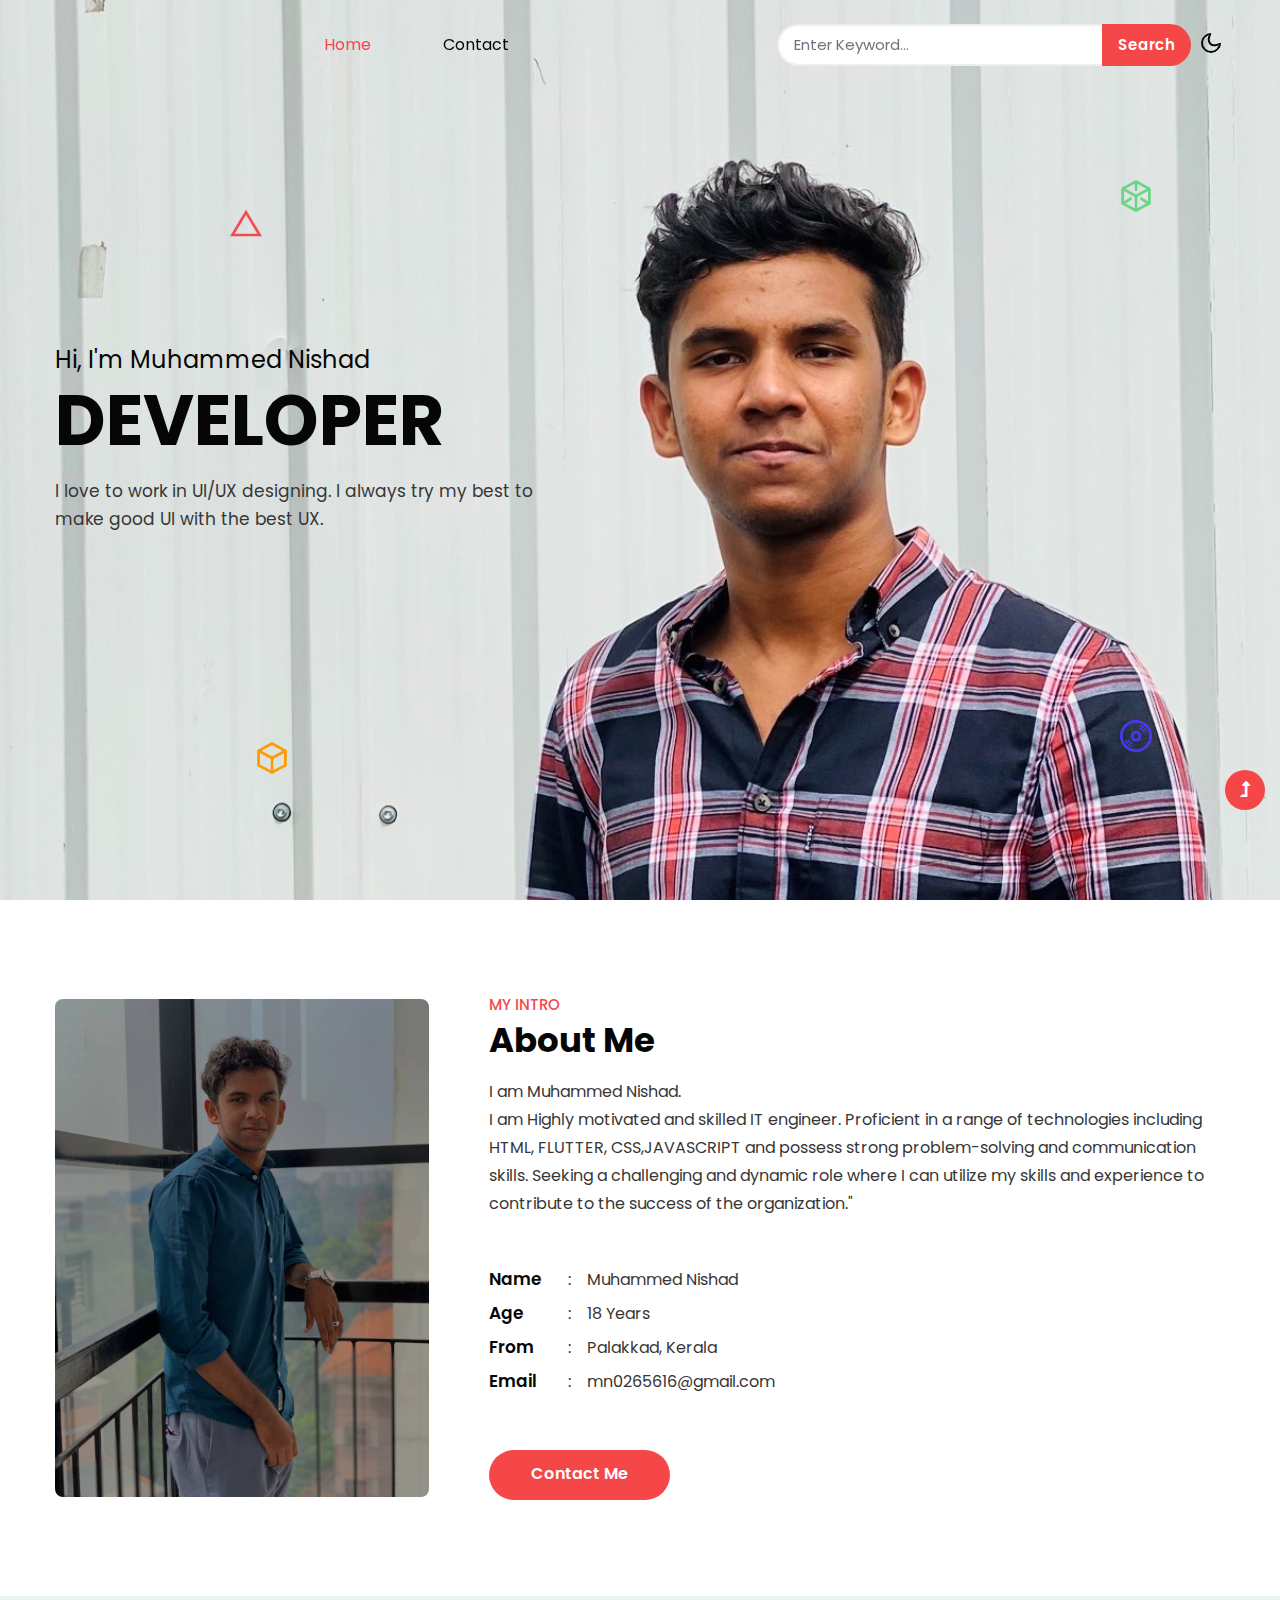
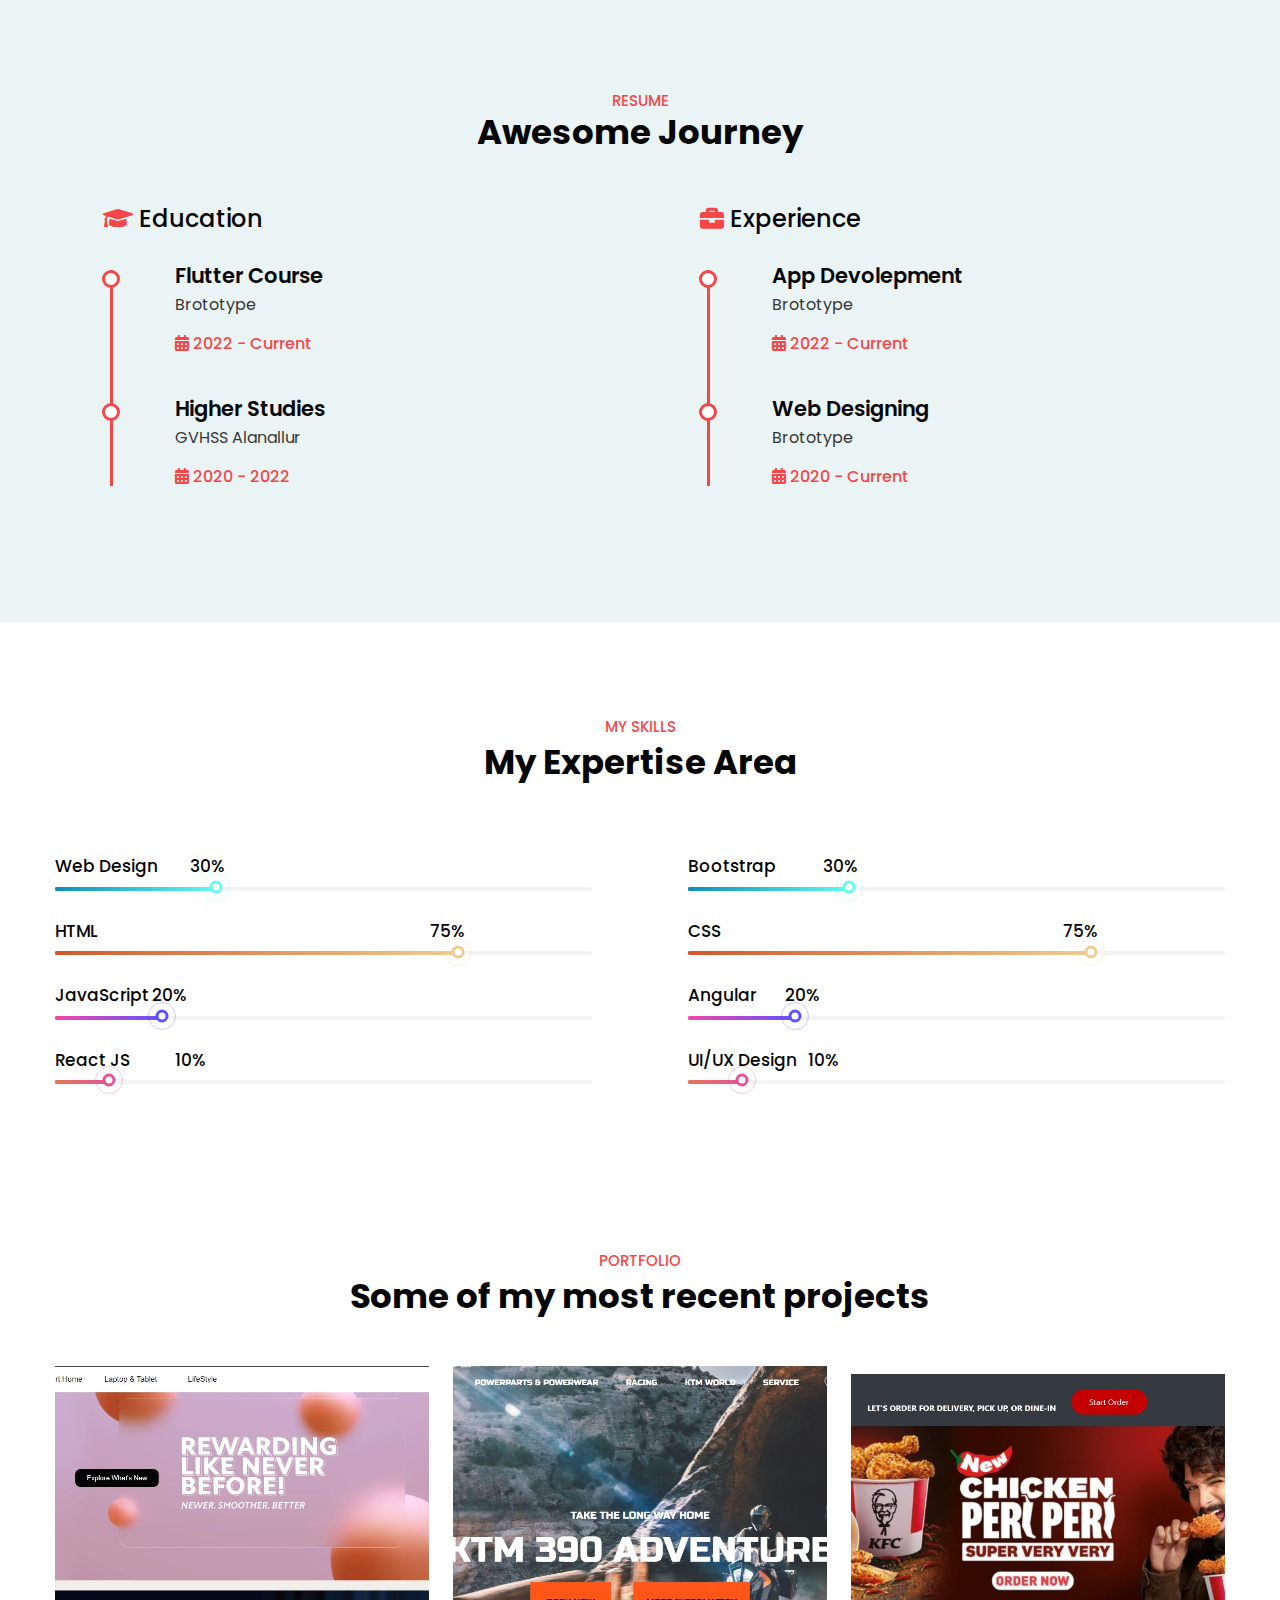
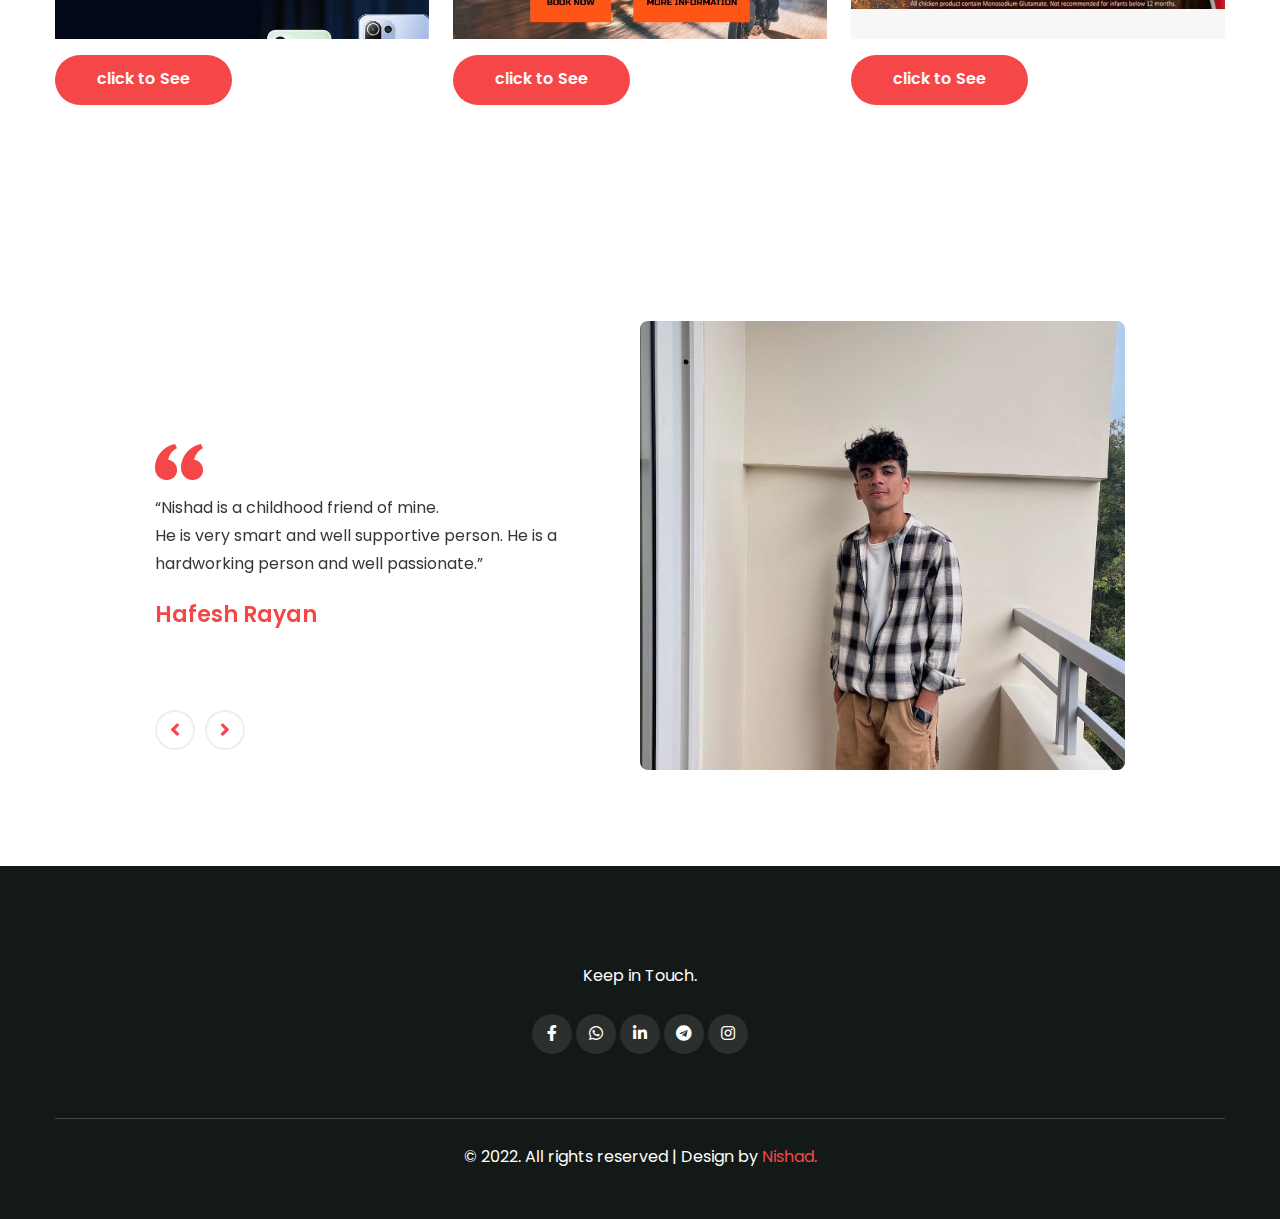
==== index.html @ ca83a143 "Add files via upload" ====
<!doctype html>
<html lang="en">

<head>
    <!-- Required meta tags -->
    <meta charset="utf-8">
    <meta name="viewport" content="width=device-width, initial-scale=1">
    <title>Muhammed Nishad</title>
    <!-- google font -->
    <link href="//fonts.googleapis.com/css2?family=Poppins:wght@100;200;300;400;500;600;700;800;900&display=swap"
        rel="stylesheet">
    <!-- Template CSS Style link -->
    <link rel="stylesheet" href="assets/css/style-starter.css">
</head>

<body>
    <!-- header -->
    <header id="site-header" class="fixed-top">
        <div class="container">
            <nav class="navbar navbar-expand-lg navbar-light">
                <!-- <a class="navbar-brand" href="index.html">
                    <i class="fas"></i>Nis.
                </a> -->
                <button class="navbar-toggler collapsed" type="button" data-bs-toggle="collapse"
                    data-bs-target="#navbarScroll" aria-controls="navbarScroll" aria-expanded="false"
                    aria-label="Toggle navigation">
                    <span class="navbar-toggler-icon fa icon-expand fa-bars"></span>
                    <span class="navbar-toggler-icon fa icon-close fa-times"></span>
                </button>
                <div class="collapse navbar-collapse" id="navbarScroll">
                    <ul class="navbar-nav mx-auto my-2 my-lg-0 navbar-nav-scroll">
                        <li class="nav-item">
                            <a class="nav-link active" aria-current="page" href="index.html">Home</a>
                        </li>
                        <li class="nav-item">
                            <a class="nav-link" href="about.html"><!--My Intro--></a>
                        </li>
                        <li class="nav-item">
                            <a class="nav-link" href="services.html"><!--Services--></a>
                        </li>
                        <li class="nav-item">
                            <a class="nav-link" href="contact.html">Contact</a>
                        </li>
                    </ul>
                    <form action="#search" method="GET" class="d-flex search-header">
                        <input class="form-control" type="search" placeholder="Enter Keyword..." aria-label="Search"
                            required>
                        <button class="btn btn-style" type="submit">Search</button>
                    </form>
                </div>
                <!-- toggle switch for light and dark theme -->
                <div class="cont-ser-position">
                    <nav class="navigation">
                        <div class="theme-switch-wrapper">
                            <label class="theme-switch" for="checkbox">
                                <input type="checkbox" id="checkbox">
                                <div class="mode-container">
                                    <i class="gg-sun"></i>
                                    <i class="gg-moon"></i>
                                </div>
                            </label>
                        </div>
                    </nav>
                </div>
                <!-- //toggle switch for light and dark theme -->
            </nav>
        </div>
    </header>
    <!-- //header -->

    <!-- banner section -->
    <section class="w3l-banner py-5" id="home">
        <div class="container py-md-5 py-4">
            <div class="row align-items-center pt-4">
                <div class="col-md-6 banner-left pe-xl-5">
                    <h4>Hi, I'm Muhammed Nishad</h4>
                    <h3 class="mb-3 mt-1">Developer</h3>
                    <p class="banner-sub me-md-5">I love to work in UI/UX designing.
                        I always try my best to make good UI with the best UX.
                    </p>
                    <div class="d-flex align-items-center buttons-banner mt-sm-5 mt-4">
                        <!--<a href="about.html" class="btn btn-style me-2">Hire Me</a>-->
                    </div>
                </div>
                <div class="col-md-6">
                </div>
            </div>
        </div>
        <!-- animations icons -->
        <div class="icon-effects-w3-1 text-right">
            <img src="assets/images/icon2.png" alt="" class="img-fluid">
        </div>
        <div class="icon-effects-w3-2 text-right">
            <img src="assets/images/icon3.png" alt="" class="img-fluid">
        </div>
        <div class="icon-effects-w3-3 text-right">
            <img src="assets/images/icon1.png" alt="" class="img-fluid">
        </div>
        <div class="icon-effects-w3-4 text-right">
            <img src="assets/images/icon6.png" alt="" class="img-fluid">
        </div>
        <!-- //animations icons -->
    </section>
    <!-- //banner section -->

    <!-- logo partners -->
    <!-- <section class="w3l-clients pt-5 pb-4" id="clients">
        <div class="container">
            <div class="company-logos text-center">
                <div class="row mx-auto justify-content-center">
                    <div class="col-md-2 col-sm-4 col-6 ">
                        <img src="assets/images/logo1.png" alt="" class="img-fluid">
                    </div>
                    <div class="col-md-2 col-sm-4 col-6">
                        <img src="assets/images/logo2.png" alt="" class="img-fluid">
                    </div>
                    <div class="col-md-2 col-sm-4 col-6 mt-sm-0 mt-3">
                        <img src="assets/images/logo3.png" alt="" class="img-fluid">
                    </div>
                    <div class="col-md-2 col-sm-4 col-6 mt-md-0 mt-3">
                        <img src="assets/images/logo4.png" alt="" class="img-fluid">
                    </div>
                    <div class="col-md-2 col-sm-4 col-6 mt-md-0 mt-3">
                        <img src="assets/images/logo5.png" alt="" class="img-fluid">
                    </div>
                </div>
            </div>
        </div>
    </section> -->
    <!-- //logo partners -->

    <!-- grids section -->
    <!--  <section class="w3l-bottom-grids-6 pt-sm-5 pb-5" id="features">
        <div class="container pt-lg-4">
            <div class="grids-area-hny main-cont-wthree-fea row">
                <div class="col-md-3 col-sm-4 ps-xl-5">
                    <h4 class="ab-exper-count mb-sm-4 ps-lg-4">22</h4>
                    <p class="ab-content ps-lg-4">years of experience working</p>
                </div>
                <div class="col-xl-8 col-md-9 col-sm-8 offset-xl-1 ps-xl-0 pe-xl-5 mt-sm-0 mt-4">
                    <h3 class="title-style mb-sm-5 mb-4">I'm a designer & developer with a passion for web design</h3>
                    <div class="row">
                        <div class="col-lg-4 col-md-6 grids-feature">
                            <div class="area-box active">
                                <div class="icon-style">
                                    <i class="fas fa-lightbulb"></i>
                                </div>
                                <h4><a href="#feature" class="title-head">Creative Design</a></h4>
                                <a href="about.html" class="btn more p-0">Explore More<i
                                        class="fas fa-long-arrow-alt-right ms-1"></i></a>
                            </div>
                        </div>
                        <div class="col-lg-4 col-md-6 grids-feature mt-md-0 mt-4">
                            <div class="area-box">
                                <div class="icon-style">
                                    <i class="fas fa-laptop-code"></i>
                                </div>
                                <h4><a href="#feature" class="title-head">Web Design</a></h4>
                                <a href="about.html" class="btn more p-0">Explore More<i
                                        class="fas fa-long-arrow-alt-right ms-1"></i></a>
                            </div>
                        </div>
                        <div class="col-lg-4 col-md-6 grids-feature mt-lg-0 mt-4">
                            <div class="area-box">
                                <div class="icon-style">
                                    <i class="fas fa-layer-group"></i>
                                </div>
                                <h4><a href="#feature" class="title-head">Brand Identity</a></h4>
                                <a href="about.html" class="btn more p-0">Explore More<i
                                        class="fas fa-long-arrow-alt-right ms-1"></i></a>
                            </div>
                        </div>
                    </div>
                </div>
            </div>
        </div>
    </section> -->
    <!-- //grids section -->

    <!-- about section -->
    <section class="w3l-aboutblock1 pt-lg-5 pt-2 pb-5" id="about">
        <div class="container py-md-5 py-4">
            <div class="row align-items-center">
                <div class="col-lg-4">
                    <div class="position-relative">
                        <img src="assets/myimage/bluefull.jpg" alt="" class="radius-image img-fluid">
                    </div>
                </div>
                <div class="col-lg-8 ps-lg-5 mt-lg-0 mt-5">
                    <h5 class="title-small mb-1">My Intro</h5>
                    <h3 class="title-style">About Me</h3>
                    <p class="mt-3">I am Muhammed Nishad. <br>
                     I am Highly motivated and skilled IT engineer.
                     Proficient in a range of technologies including HTML,
                      FLUTTER, CSS,JAVASCRIPT and possess strong problem-solving
                       and communication skills. Seeking a challenging and dynamic
                        role where I can utilize my skills and experience to contribute
                         to the success of the organization."
                    </p>
                    <div class="my-info mt-md-5 mt-4">
                        <ul class="single-info">
                            <li class="name-style">Name</li>
                            <li>:</li>
                            <li>
                                <p>Muhammed Nishad</p>
                            </li>
                        </ul>
                        <ul class="single-info">
                            <li class="name-style">Age</li>
                            <li>:</li>
                            <li>
                                <p>18 Years</p>
                            </li>
                        </ul>
                        <ul class="single-info">
                            <li class="name-style">From</li>
                            <li>:</li>
                            <li>
                                <p>Palakkad, Kerala</p>
                            </li>
                        </ul>
                        <ul class="single-info">
                            <li class="name-style">Email</li>
                            <li>:</li>
                            <li>
                                <p><a href="mn0265616@gmail.com">mn0265616@gmail.com</a></p>
                            </li>
                        </ul>
                    </div>
                    <!--<a href="#download" class="btn btn-style mt-5">Download CV</a>-->
                    <a href="contact.html" class="btn btn-style mt-5">Contact Me</a>
                </div>
            </div>
        </div>
    </section>
    <!-- //about section -->

    <!-- qualification section -->
    <section class="w3l-timeline-1 py-5">
        <div class="container py-lg-5 py-4">
            <div class="title-heading-w3 text-center mb-sm-5 mb-4">
                <h5 class="title-small">Resume</h5>
                <h3 class="title-style">Awesome Journey</h3>
            </div>
            <div class="row">
                <div class="col-lg-6">
                    <h5 class="sub-title-timeline"><i class="fas fa-graduation-cap"></i> Education</h5>
                    <div class="timeline">
                        <div class="column">
                            <div class="title">
                                <h2>Flutter Course</h2>
                            </div>
                            <div class="description">
                                <p>Brototype</p>
                                <h6><i class="fas fa-calendar-alt"></i> 2022 - Current</h6>
                            </div>
                        </div>
                        <div class="column">
                            <div class="title">
                                <h2>Higher Studies</h2>
                            </div>
                            <div class="description">
                                <p>GVHSS Alanallur</p>
                                <h6><i class="fas fa-calendar-alt"></i> 2020 - 2022</h6>
                            </div>
                        </div>
                    </div>
                </div>

                <div class="col-lg-6 mt-lg-0 mt-4">
                    <h5 class="sub-title-timeline"><i class="fas fa-briefcase"></i> Experience</h5>
                    <div class="timeline">
                        <div class="column">
                            <div class="title">
                                <h2>App Devolepment</h2>
                            </div>
                            <div class="description">
                                <p>Brototype</p>
                                <h6><i class="fas fa-calendar-alt"></i> 2022 - Current</h6>
                            </div>
                        </div>
                        <div class="column">
                            <div class="title">
                                <h2>Web Designing</h2>
                            </div>
                            <div class="description">
                                <p>Brototype</p>
                                <h6><i class="fas fa-calendar-alt"></i> 2020 - Current</h6>
                            </div>
                        </div>
                    </div>
                </div>
            </div>
        </div>
    </section>
    <!-- //qualification section -->

    <!-- skills section -->
    <section class="w3l-progress py-5" id="progress">
        <div class="container py-md-5 py-4">
            <div class="title-heading-w3 text-center mb-sm-5 mb-4">
                <h5 class="title-small mb-1">My Skills</h5>
                <h3 class="title-style">My Expertise Area</h3>
            </div>
            <div class="row py-lg-4">
                <div class="col-lg-6 pe-lg-5">
                    <div class="progress-info info1">
                        <h6 class="progress-tittle">Web Design <span class="progres-val1">30%</span></h6>
                        <div class="progress">
                            <div class="progress-bar progress-bar-striped gradient-1" role="progressbar"
                               style="width: 30%" aria-valuenow="90" aria-valuemin="0" aria-valuemax="100">
                            </div>
                        </div>
                    </div>
                    <!--width 0% color line-->
                    <div class="progress-info info2">
                        <h6 class="progress-tittle">HTML <span class="progres-val2">75%</span>
                        </h6>
                        <div class="progress">
                            <div class="progress-bar progress-bar-striped gradient-2" role="progressbar"
                                style="width: 75%" aria-valuenow="95" aria-valuemin="0" aria-valuemax="100">
                            </div>
                        </div>
                    </div>
                    <div class="progress-info info3">
                        <h6 class="progress-tittle">JavaScript <span class="progres-val3">20%</span></h6>
                        <div class="progress">
                            <div class="progress-bar progress-bar-striped gradient-3" role="progressbar"
                                style="width: 20%" aria-valuenow="95" aria-valuemin="0" aria-valuemax="100">
                            </div>
                        </div>
                    </div>
                    <div class="progress-info info4 mb-0">
                        <h6 class="progress-tittle">React JS <span class="progres-val4">10%</span></h6>
                        <div class="progress">
                            <div class="progress-bar progress-bar-striped gradient-4" role="progressbar"
                                style="width: 10%" aria-valuenow="95" aria-valuemin="0" aria-valuemax="100">
                            </div>
                        </div>
                    </div>
                </div>
                <div class="col-lg-6 ps-lg-5 mt-lg-0 mt-5">
                    <div class="progress-info info1">
                        <h6 class="progress-tittle">Bootstrap <span class="progres-val1">30%</span></h6>
                        <div class="progress">
                            <div class="progress-bar progress-bar-striped gradient-1" role="progressbar"
                                style="width: 30%" aria-valuenow="90" aria-valuemin="0" aria-valuemax="100">
                            </div>
                        </div>
                    </div>
                    <div class="progress-info info2">
                        <h6 class="progress-tittle">CSS <span class="progres-val2">75%</span>
                        </h6>
                        <div class="progress">
                            <div class="progress-bar progress-bar-striped gradient-2" role="progressbar"
                                style="width: 75%" aria-valuenow="95" aria-valuemin="0" aria-valuemax="100">
                            </div>
                        </div>
                    </div>
                    <div class="progress-info info3">
                        <h6 class="progress-tittle">Angular <span class="progres-val3">20%</span></h6>
                        <div class="progress">
                            <div class="progress-bar progress-bar-striped gradient-3" role="progressbar"
                                style="width: 20%" aria-valuenow="95" aria-valuemin="0" aria-valuemax="100">
                            </div>
                        </div>
                    </div>
                    <div class="progress-info info4 mb-0">
                        <h6 class="progress-tittle">UI/UX Design <span class="progres-val4">10%</span></h6>
                        <div class="progress">
                            <div class="progress-bar progress-bar-striped gradient-4" role="progressbar"
                                style="width: 10%" aria-valuenow="95" aria-valuemin="0" aria-valuemax="100">
                            </div>
                        </div>
                    </div>
                </div>
            </div>
        </div>
    </section>
    <!-- //skills section -->

    <!-- projects section -->
    <section class="w3l-gallery pb-5" id="gallery">
        <div class="container py-md-5 py-4">
            <div class="title-heading-w3 text-center mb-sm-5 mb-4">
                <h5 class="title-small mb-1">Portfolio</h5>
                <h3 class="title-style">Some of my most recent projects</h3>
            </div>
            <div class="row">
                <div class="col-lg-4 col-md-6 item">
                    <!--Original-image-Size/740-540-->
                    <a href="assets/myimage/site1.jpg" data-lightbox="example-set" data-title="Project 1"
                        class="zoom d-block">
                        <img class="card-img-bottom d-block" src="assets/myimage/site-edit1.jpg" alt="Card image cap">
                        <span class="overlay__hover"></span>
                        <span class="hover-content">
                            <span class="title">Xiaomi</span>
                            <span class="content">It's just clone site</span>
                        </span>
                    </a>
                    <!--i-add-->
                    <a href="https://muhd-nish4d.github.io/xiaomi/" class="btn btn-style mt-3">click to See</a>
                </div>
                <div class="col-lg-4 col-md-6 item mt-md-0 mt-4">
                    <!--Original-image-Size/740-540-->
                    <a href="assets/myimage/site2.jpg" data-lightbox="example-set" data-title="Project 2"
                        class="zoom d-block">
                        <img class="card-img-bottom d-block" src="assets/myimage/site-edit2.jpg" alt="Card image cap">
                        <span class="overlay__hover"></span>
                        <span class="hover-content">
                            <span class="title">KTM</span>
                            <span class="content">It's just clone site</span>
                        </span>
                    </a>
                    <a href="https://muhd-nish4d.github.io/KTM/" class="btn btn-style mt-3">click to See</a>
                </div>

                <div class="col-lg-4 col-md-6 item mt-lg-0 mt-4">
                    <!--Original-image-Size/740-540-->

                    <a href="assets/myimage/site3.jpg" data-lightbox="example-set" data-title="Project 3"
                        class="zoom d-block">
                        <img class="card-img-bottom d-block" src="assets/myimage/site-edit3.jpg" alt="Card image cap">
                        <span class="overlay__hover"></span>
                        <span class="hover-content">
                            <span class="title">KFC</span>
                            <span class="content">It's just Responsive clone site.</span>
                        </span>
                    </a>
                    <a href="" class="btn btn-style mt-3">click to See</a>
                </div>

                <!--ini vaananki ivde indaakkya mathi-->
            </div>
        </div>
    </section>
    <!-- //projects section -->

    <!-- home service section -->
    <!--<section class="w3l-servicesblock1 py-5" id="services">
        <div class="container py-md-5 py-4">
            <div class="title-heading-w3 text-center mb-sm-5 mb-4">
                <h5 class="title-small mb-1">What i do?</h5>
                <h3 class="title-style">How I can help your next project</h3>
            </div>
            <div class="w3-services-grids py-lg-4">
                <div class="fea-gd-vv row">
                    <div class="col-lg-3 col-md-6">
                        <div class="feature-gd icon-yellow">
                            <div class="icon">
                                <i class="fas fa-laptop"></i>
                            </div>
                            <div class="icon-info">
                                <a href="#url">Web design<br> and development </a>
                            </div>
                        </div>
                    </div>
                    <div class="col-lg-3 col-md-6 mt-md-0 mt-4">
                        <div class="feature-gd icon-vilot">
                            <div class="icon">
                                <i class="fas fa-mobile-alt"></i>
                            </div>
                            <div class="icon-info">
                                <a href="#url">Mobile app<br> development</a>
                            </div>
                        </div>
                    </div>
                    <div class="col-lg-3 col-md-6 mt-lg-0 mt-md-5 mt-4">
                        <div class="feature-gd icon-blue">
                            <div class="icon">
                                <i class="fab fa-android"></i>
                            </div>
                            <div class="icon-info">
                                <a href="#url">Android app<br> development</a>
                            </div>
                        </div>
                    </div>
                    <div class="col-lg-3 col-md-6 mt-lg-0 mt-md-5 mt-4">
                        <div class="feature-gd icon-red">
                            <div class="icon">
                                <i class="fab fa-php"></i>
                            </div>
                            <div class="icon-info">
                                <a href="#url">Php Web<br> development</a>
                            </div>
                        </div>
                    </div>
                    <div class="col-lg-3 col-md-6 mt-md-5 mt-4">
                        <div class="feature-gd icon-light-green">
                            <div class="icon">
                                <i class="fab fa-apple"></i>
                            </div>
                            <div class="icon-info">
                                <a href="#url">iOS App<br> development </a>
                            </div>
                        </div>
                    </div>
                    <div class="col-lg-3 col-md-6 mt-md-5 mt-4">
                        <div class="feature-gd icon-light-blue">
                            <div class="icon">
                                <i class="fas fa-code"></i>
                            </div>
                            <div class="icon-info">
                                <a href="#url">JQuery & Java<br> programming</a>
                            </div>
                        </div>
                    </div>
                    <div class="col-lg-3 col-md-6 mt-md-5 mt-4">
                        <div class="feature-gd icon-dark-green">
                            <div class="icon">
                                <i class="fas fa-link"></i>
                            </div>
                            <div class="icon-info">
                                <a href="#url">Blockchain<br> development</a>
                            </div>
                        </div>
                    </div>
                    <div class="col-lg-3 col-md-6 mt-md-5 mt-4">
                        <div class="feature-gd icon-pink">
                            <div class="icon">
                                <i class="fas fa-code-branch"></i>
                            </div>
                            <div class="icon-info">
                                <a href="#url">.net program<br> development</a>
                            </div>
                        </div>
                    </div>
                </div>
            </div>
            <div class="text-center mt-5">
                <a href="services.html" class="btn btn-style">Learn More</a>
            </div>
        </div>
    </section> -->
    <!-- //home service section -->

    <!-- testimonials section -->
    <section class="w3l-testimonials py-5" id="testimonials">
        <div class="container py-md-5 py-4">
            <div class="row">
                <div class="col-md-10 mx-auto">
                    <div class="owl-two owl-carousel owl-theme">
                        <div class="item">
                            <div class="slider-info mt-lg-4 mt-3">
                                <div class="message">
                                    <img src="assets/images/quote.png" alt="" class="img-fluid mb-2" />
                                    <p><q>Nishad is a childhood friend of mine. <br> He is very smart and
                                         well supportive person. He is a hardworking person and well passionate.</q></p>
                                    <div class="name mt-4 mb-4">
                                        <h4>Hafesh Rayan</h4>
                                        <!-- <p>Subtitle goes here</p> -->
                                    </div>
                                </div>
                                <div class="img-circle">
                                    <img src="assets/myimage/abi-edt-2.jpg" class="img-fluid radius-image" alt="client">
                                </div>
                            </div>
                        </div>
                        <div class="item">
                            <div class="slider-info mt-lg-4 mt-3">
                                <div class="message">
                                    <img src="assets/images/quote.png" alt="" class="img-fluid mb-2" />
                                    <p><q>Nishad is a handsome boy. <br> He have some special ability.
                                         He have helpful mentality
                                        and good nature.</q></p>
                                    <div class="name mt-4 mb-4">
                                        <h4>Hafis</h4>
                                        <!-- <p>Subtitle goes here</p> -->
                                    </div>
                                </div>
                                <div class="img-circle">
                                    <img src="assets/myimage/hafis-edt-2.jpg" class="img-fluid radius-image" alt="client">
                                </div>
                            </div>
                        </div>
                        <div class="item">
                            <div class="slider-info mt-lg-4 mt-3">
                                <div class="message">
                                    <img src="assets/images/quote.png" alt="" class="img-fluid mb-2" />
                                    <p><q>Nishad is a childhood pal of mine. <br>
                                        He is very dedicated and a responsive person.
                                        He is diligent and respectful.
                                        His perspective on life makes others to live thoughtfully.</q></p>
                                    <div class="name mt-4 mb-4">
                                        <h4>Mukthar Ali</h4>
                                        <!-- <p>Subtitle goes here</p> -->
                                    </div>
                                </div>
                                <div class="img-circle">
                                    <img src="assets/myimage/mukthar-edt.jpg" class="img-fluid radius-image" alt="client">
                                </div>
                            </div>
                        </div>
                        <!-- <div class="item">
                            <div class="slider-info mt-lg-4 mt-3">
                                <div class="message">
                                    <img src="assets/images/quote.png" alt="" class="img-fluid mb-2" />
                                    <p><q>Lorem ipsum dolor sit amet consectetur adipisicing elit. Ea sit id
                                            accusantium
                                            officia quod quasi necessitatibus perspiciatis Harum error provident
                                            quibusdam tenetur.</q></p>
                                    <div class="name mt-4 mb-4">
                                        <h4>Claire Olson</h4>
                                        <p>Subtitle goes here</p>
                                    </div>
                                </div>
                                <div class="img-circle">
                                    <img src="assets/images/c4.jpg" class="img-fluid radius-image" alt="client">
                                </div>
                            </div>
                        </div> -->
                    </div>
                </div>
            </div>
        </div>
    </section>
    <!-- //testimonials section -->

    <!-- footer -->
    <footer class="footer-w3ls text-center py-5">
        <div class="container pt-4">
            <div class="mx-auto" style="max-width:600px;">
                <!-- <a href="index.html" class="footer-logo py-1">
                    <i class="fas">NIS</i>.
                </a> -->
                <p class="mt-4 text-white">Keep in Touch.</p>
                <div class="social-icons-main mt-4 pb-3">
                    <ul class="social-icons3">
                        <li>
                            <a href="https://www.facebook.com/nishad.muhammed.1466126?mibextid=ZbWKwL">
                                <i class="fab fa-facebook-f"></i>
                            </a>
                        </li>
                        <li>
                            <a href="https://wa.me/+919567665927">
                                <i class="fab fa-whatsapp"></i>
                            </a>
                        </li>
                        <li>
                            <a href="https://www.linkedin.com/in/muhammed-nishad-42714625a">
                                <i class="fab fa-linkedin-in"></i>
                            </a>
                        </li>
                        <li>
                            <a href="https://t.me/nish4_d">
                                <i class="fab fa-telegram"></i>
                            </a>
                        </li>
                        <li>
                            <a href="https://www.instagram.com/nish4.d/?igshid=YmMyMTA2M2Y%3D">
                                <i class="fab fa-instagram"></i>
                            </a>
                        </li>
                    </ul>
                </div>
            </div>
            <!-- copyright -->
            <p class="copy-right-w3 text-white mt-5 pt-4">© 2022. All rights reserved | Design by
                <a href="https://www.instagram.com/nish4.d/?igshid=YmMyMTA2M2Y%3D" target="_blank"> Nishad.</a>
            </p>
        </div>
    </footer>
    <!-- //footer -->

    <!-- Js scripts -->
    <!-- move top -->
    <button onclick="topFunction()" id="movetop" title="Go to top">
        <span class="fas fa-level-up-alt" aria-hidden="true"></span>
    </button>
    <script>
        // When the user scrolls down 20px from the top of the document, show the button
        window.onscroll = function () {
            scrollFunction()
        };

        function scrollFunction() {
            if (document.body.scrollTop > 20 || document.documentElement.scrollTop > 20) {
                document.getElementById("movetop").style.display = "block";
            } else {
                document.getElementById("movetop").style.display = "none";
            }
        }

        // When the user clicks on the button, scroll to the top of the document
        function topFunction() {
            document.body.scrollTop = 0;
            document.documentElement.scrollTop = 0;
        }
    </script>
    <!-- //move top -->

    <!-- common jquery plugin -->
    <script src="assets/js/jquery-3.3.1.min.js"></script>
    <!-- //common jquery plugin -->

    <!-- libhtbox -->
    <script src="assets/js/lightbox-plus-jquery.min.js"></script>
    <!-- libhtbox -->

    <!-- testimonials owlcarousel -->
    <script src="assets/js/owl.carousel.js"></script>
    <script>
        $(document).ready(function () {
            $('.owl-two').owlCarousel({
                loop: true,
                margin: 30,
                nav: false,
                responsiveClass: true,
                autoplay: true,
                autoplayTimeout: 5000,
                autoplaySpeed: 1000,
                autoplayHoverPause: false,
                responsive: {
                    0: {
                        items: 1,
                        nav: false
                    },
                    480: {
                        items: 1,
                        nav: false
                    },
                    667: {
                        items: 1,
                        nav: false
                    },
                    1000: {
                        items: 1,
                        nav: false
                    }
                }
            })
        })
    </script>
    <!-- //script for Testimonials-->

    <!-- theme switch js (light and dark)-->
    <script src="assets/js/theme-change.js"></script>
    <!-- //theme switch js (light and dark)-->

    <!-- MENU-JS -->
    <script>
        $(window).on("scroll", function () {
            var scroll = $(window).scrollTop();

            if (scroll >= 80) {
                $("#site-header").addClass("nav-fixed");
            } else {
                $("#site-header").removeClass("nav-fixed");
            }
        });

        //Main navigation Active Class Add Remove
        $(".navbar-toggler").on("click", function () {
            $("header").toggleClass("active");
        });
        $(document).on("ready", function () {
            if ($(window).width() > 991) {
                $("header").removeClass("active");
            }
            $(window).on("resize", function () {
                if ($(window).width() > 991) {
                    $("header").removeClass("active");
                }
            });
        });
    </script>
    <!-- //MENU-JS -->

    <!-- disable body scroll which navbar is in active -->
    <script>
        $(function () {
            $('.navbar-toggler').click(function () {
                $('body').toggleClass('noscroll');
            })
        });
    </script>
    <!-- //disable body scroll which navbar is in active -->

    <!-- bootstrap -->
    <script src="assets/js/bootstrap.min.js"></script>
    <!-- //bootstrap -->
    <!-- //Js scripts -->
</body>

</html>
---- assets/css/style-starter.css ----
@charset "UTF-8";

/*--
Author: W3layouts
Author URL: http://w3layouts.com
--*/
/*!
 * Bootstrap v5.0.1 (https://getbootstrap.com/)
 * Copyright 2011-2021 The Bootstrap Authors
 * Copyright 2011-2021 Twitter, Inc.
 * Licensed under MIT (https://github.com/twbs/bootstrap/blob/main/LICENSE)
 */
:root {
  --bs-blue: #0d6efd;
  --bs-indigo: #6610f2;
  --bs-purple: #6f42c1;
  --bs-pink: #d63384;
  --bs-red: #dc3545;
  --bs-orange: #fd7e14;
  --bs-yellow: #ffc107;
  --bs-green: #198754;
  --bs-teal: #20c997;
  --bs-cyan: #0dcaf0;
  --bs-white: #fff;
  --bs-gray: #6c757d;
  --bs-gray-dark: #343a40;
  --bs-primary: #0d6efd;
  --bs-secondary: #6c757d;
  --bs-success: #198754;
  --bs-info: #0dcaf0;
  --bs-warning: #ffc107;
  --bs-danger: #dc3545;
  --bs-light: #f8f9fa;
  --bs-dark: #212529;
  --bs-font-sans-serif: system-ui, -apple-system, "Segoe UI", Roboto, "Helvetica Neue", Arial, "Noto Sans", "Liberation Sans", sans-serif, "Apple Color Emoji", "Segoe UI Emoji", "Segoe UI Symbol", "Noto Color Emoji";
  --bs-font-monospace: SFMono-Regular, Menlo, Monaco, Consolas, "Liberation Mono", "Courier New", monospace;
  --bs-gradient: linear-gradient(180deg, rgba(255, 255, 255, 0.15), rgba(255, 255, 255, 0));
}

*,
*::before,
*::after {
  box-sizing: border-box;
}

@media (prefers-reduced-motion: no-preference) {
  :root {
    scroll-behavior: smooth;
  }
}

body {
  margin: 0;
  font-family: var(--bs-font-sans-serif);
  font-size: 1rem;
  font-weight: 400;
  line-height: 1.5;
  color: #212529;
  background-color: #fff;
  -webkit-text-size-adjust: 100%;
  -webkit-tap-highlight-color: rgba(0, 0, 0, 0);
}

hr {
  margin: 1rem 0;
  color: inherit;
  background-color: currentColor;
  border: 0;
  opacity: 0.25;
}

hr:not([size]) {
  height: 1px;
}

h6,
.h6,
h5,
.h5,
h4,
.h4,
h3,
.h3,
h2,
.h2,
h1,
.h1 {
  margin-top: 0;
  margin-bottom: 0.5rem;
  font-weight: 500;
  line-height: 1.2;
}

h1,
.h1 {
  font-size: calc(1.375rem + 1.5vw);
}

@media (min-width: 1200px) {

  h1,
  .h1 {
    font-size: 2.5rem;
  }
}

h2,
.h2 {
  font-size: calc(1.325rem + 0.9vw);
}

@media (min-width: 1200px) {

  h2,
  .h2 {
    font-size: 2rem;
  }
}

h3,
.h3 {
  font-size: calc(1.3rem + 0.6vw);
}

@media (min-width: 1200px) {

  h3,
  .h3 {
    font-size: 1.75rem;
  }
}

h4,
.h4 {
  font-size: calc(1.275rem + 0.3vw);
}

@media (min-width: 1200px) {

  h4,
  .h4 {
    font-size: 1.5rem;
  }
}

h5,
.h5 {
  font-size: 1.25rem;
}

h6,
.h6 {
  font-size: 1rem;
}

p {
  margin-top: 0;
  margin-bottom: 1rem;
}

abbr[title],
abbr[data-bs-original-title] {
  -webkit-text-decoration: underline dotted;
  text-decoration: underline dotted;
  cursor: help;
  -webkit-text-decoration-skip-ink: none;
  text-decoration-skip-ink: none;
}

address {
  margin-bottom: 1rem;
  font-style: normal;
  line-height: inherit;
}

ol,
ul {
  padding-left: 2rem;
}

ol,
ul,
dl {
  margin-top: 0;
  margin-bottom: 1rem;
}

ol ol,
ul ul,
ol ul,
ul ol {
  margin-bottom: 0;
}

dt {
  font-weight: 700;
}

dd {
  margin-bottom: 0.5rem;
  margin-left: 0;
}

blockquote {
  margin: 0 0 1rem;
}

b,
strong {
  font-weight: bolder;
}

small,
.small {
  font-size: 0.875em;
}

mark,
.mark {
  padding: 0.2em;
  background-color: #fcf8e3;
}

sub,
sup {
  position: relative;
  font-size: 0.75em;
  line-height: 0;
  vertical-align: baseline;
}

sub {
  bottom: -0.25em;
}

sup {
  top: -0.5em;
}

a {
  color: #0d6efd;
  text-decoration: underline;
}

a:hover {
  color: #0a58ca;
}

a:not([href]):not([class]),
a:not([href]):not([class]):hover {
  color: inherit;
  text-decoration: none;
}

pre,
code,
kbd,
samp {
  font-family: var(--bs-font-monospace);
  font-size: 1em;
  direction: ltr
    /* rtl:ignore */
  ;
  unicode-bidi: bidi-override;
}

pre {
  display: block;
  margin-top: 0;
  margin-bottom: 1rem;
  overflow: auto;
  font-size: 0.875em;
}

pre code {
  font-size: inherit;
  color: inherit;
  word-break: normal;
}

code {
  font-size: 0.875em;
  color: #d63384;
  word-wrap: break-word;
}

a>code {
  color: inherit;
}

kbd {
  padding: 0.2rem 0.4rem;
  font-size: 0.875em;
  color: #fff;
  background-color: #212529;
  border-radius: 0.2rem;
}

kbd kbd {
  padding: 0;
  font-size: 1em;
  font-weight: 700;
}

figure {
  margin: 0 0 1rem;
}

img,
svg {
  vertical-align: middle;
}

table {
  caption-side: bottom;
  border-collapse: collapse;
}

caption {
  padding-top: 0.5rem;
  padding-bottom: 0.5rem;
  color: #6c757d;
  text-align: left;
}

th {
  text-align: inherit;
  text-align: -webkit-match-parent;
}

thead,
tbody,
tfoot,
tr,
td,
th {
  border-color: inherit;
  border-style: solid;
  border-width: 0;
}

label {
  display: inline-block;
}

button {
  border-radius: 0;
}

button:focus:not(:focus-visible) {
  outline: 0;
}

input,
button,
select,
optgroup,
textarea {
  margin: 0;
  font-family: inherit;
  font-size: inherit;
  line-height: inherit;
}

button,
select {
  text-transform: none;
}

[role=button] {
  cursor: pointer;
}

select {
  word-wrap: normal;
}

select:disabled {
  opacity: 1;
}

[list]::-webkit-calendar-picker-indicator {
  display: none;
}

button,
[type=button],
[type=reset],
[type=submit] {
  -webkit-appearance: button;
}

button:not(:disabled),
[type=button]:not(:disabled),
[type=reset]:not(:disabled),
[type=submit]:not(:disabled) {
  cursor: pointer;
}

::-moz-focus-inner {
  padding: 0;
  border-style: none;
}

textarea {
  resize: vertical;
}

fieldset {
  min-width: 0;
  padding: 0;
  margin: 0;
  border: 0;
}

legend {
  float: left;
  width: 100%;
  padding: 0;
  margin-bottom: 0.5rem;
  font-size: calc(1.275rem + 0.3vw);
  line-height: inherit;
}

@media (min-width: 1200px) {
  legend {
    font-size: 1.5rem;
  }
}

legend+* {
  clear: left;
}

::-webkit-datetime-edit-fields-wrapper,
::-webkit-datetime-edit-text,
::-webkit-datetime-edit-minute,
::-webkit-datetime-edit-hour-field,
::-webkit-datetime-edit-day-field,
::-webkit-datetime-edit-month-field,
::-webkit-datetime-edit-year-field {
  padding: 0;
}

::-webkit-inner-spin-button {
  height: auto;
}

[type=search] {
  outline-offset: -2px;
  -webkit-appearance: textfield;
}

/* rtl:raw:
[type="tel"],
[type="url"],
[type="email"],
[type="number"] {
  direction: ltr;
}
*/
::-webkit-search-decoration {
  -webkit-appearance: none;
}

::-webkit-color-swatch-wrapper {
  padding: 0;
}

::file-selector-button {
  font: inherit;
}

::-webkit-file-upload-button {
  font: inherit;
  -webkit-appearance: button;
}

output {
  display: inline-block;
}

iframe {
  border: 0;
}

summary {
  display: list-item;
  cursor: pointer;
}

progress {
  vertical-align: baseline;
}

[hidden] {
  display: none !important;
}

.lead {
  font-size: 1.25rem;
  font-weight: 300;
}

.display-1 {
  font-size: calc(1.625rem + 4.5vw);
  font-weight: 300;
  line-height: 1.2;
}

@media (min-width: 1200px) {
  .display-1 {
    font-size: 5rem;
  }
}

.display-2 {
  font-size: calc(1.575rem + 3.9vw);
  font-weight: 300;
  line-height: 1.2;
}

@media (min-width: 1200px) {
  .display-2 {
    font-size: 4.5rem;
  }
}

.display-3 {
  font-size: calc(1.525rem + 3.3vw);
  font-weight: 300;
  line-height: 1.2;
}

@media (min-width: 1200px) {
  .display-3 {
    font-size: 4rem;
  }
}

.display-4 {
  font-size: calc(1.475rem + 2.7vw);
  font-weight: 300;
  line-height: 1.2;
}

@media (min-width: 1200px) {
  .display-4 {
    font-size: 3.5rem;
  }
}

.display-5 {
  font-size: calc(1.425rem + 2.1vw);
  font-weight: 300;
  line-height: 1.2;
}

@media (min-width: 1200px) {
  .display-5 {
    font-size: 3rem;
  }
}

.display-6 {
  font-size: calc(1.375rem + 1.5vw);
  font-weight: 300;
  line-height: 1.2;
}

@media (min-width: 1200px) {
  .display-6 {
    font-size: 2.5rem;
  }
}

.list-unstyled {
  padding-left: 0;
  list-style: none;
}

.list-inline {
  padding-left: 0;
  list-style: none;
}

.list-inline-item {
  display: inline-block;
}

.list-inline-item:not(:last-child) {
  margin-right: 0.5rem;
}

.initialism {
  font-size: 0.875em;
  text-transform: uppercase;
}

.blockquote {
  margin-bottom: 1rem;
  font-size: 1.25rem;
}

.blockquote> :last-child {
  margin-bottom: 0;
}

.blockquote-footer {
  margin-top: -1rem;
  margin-bottom: 1rem;
  font-size: 0.875em;
  color: #6c757d;
}

.blockquote-footer::before {
  content: "— ";
}

.img-fluid {
  max-width: 100%;
  height: auto;
}

.img-thumbnail {
  padding: 0.25rem;
  background-color: #fff;
  border: 1px solid #dee2e6;
  border-radius: 0.25rem;
  max-width: 100%;
  height: auto;
}

.figure {
  display: inline-block;
}

.figure-img {
  margin-bottom: 0.5rem;
  line-height: 1;
}

.figure-caption {
  font-size: 0.875em;
  color: #6c757d;
}

.container,
.container-fluid,
.container-xxl,
.container-xl,
.container-lg,
.container-md,
.container-sm {
  width: 100%;
  padding-right: var(--bs-gutter-x, 0.75rem);
  padding-left: var(--bs-gutter-x, 0.75rem);
  margin-right: auto;
  margin-left: auto;
}

@media (min-width: 576px) {

  .container-sm,
  .container {
    max-width: 540px;
  }
}

@media (min-width: 768px) {

  .container-md,
  .container-sm,
  .container {
    max-width: 720px;
  }
}

@media (min-width: 992px) {

  .container-lg,
  .container-md,
  .container-sm,
  .container {
    max-width: 960px;
  }
}

@media (min-width: 1200px) {

  .container-xl,
  .container-lg,
  .container-md,
  .container-sm,
  .container {
    max-width: 1140px;
  }
}

@media (min-width: 1400px) {

  .container-xxl,
  .container-xl,
  .container-lg,
  .container-md,
  .container-sm,
  .container {
    max-width: 1320px;
  }
}

.row {
  --bs-gutter-x: 1.5rem;
  --bs-gutter-y: 0;
  display: flex;
  flex-wrap: wrap;
  margin-top: calc(var(--bs-gutter-y) * -1);
  margin-right: calc(var(--bs-gutter-x) / -2);
  margin-left: calc(var(--bs-gutter-x) / -2);
}

.row>* {
  flex-shrink: 0;
  width: 100%;
  max-width: 100%;
  padding-right: calc(var(--bs-gutter-x) / 2);
  padding-left: calc(var(--bs-gutter-x) / 2);
  margin-top: var(--bs-gutter-y);
}

.col {
  flex: 1 0 0%;
}

.row-cols-auto>* {
  flex: 0 0 auto;
  width: auto;
}

.row-cols-1>* {
  flex: 0 0 auto;
  width: 100%;
}

.row-cols-2>* {
  flex: 0 0 auto;
  width: 50%;
}

.row-cols-3>* {
  flex: 0 0 auto;
  width: 33.3333333333%;
}

.row-cols-4>* {
  flex: 0 0 auto;
  width: 25%;
}

.row-cols-5>* {
  flex: 0 0 auto;
  width: 20%;
}

.row-cols-6>* {
  flex: 0 0 auto;
  width: 16.6666666667%;
}

.col-auto {
  flex: 0 0 auto;
  width: auto;
}

.col-1 {
  flex: 0 0 auto;
  width: 8.3333333333%;
}

.col-2 {
  flex: 0 0 auto;
  width: 16.6666666667%;
}

.col-3 {
  flex: 0 0 auto;
  width: 25%;
}

.col-4 {
  flex: 0 0 auto;
  width: 33.3333333333%;
}

.col-5 {
  flex: 0 0 auto;
  width: 41.6666666667%;
}

.col-6 {
  flex: 0 0 auto;
  width: 50%;
}

.col-7 {
  flex: 0 0 auto;
  width: 58.3333333333%;
}

.col-8 {
  flex: 0 0 auto;
  width: 66.6666666667%;
}

.col-9 {
  flex: 0 0 auto;
  width: 75%;
}

.col-10 {
  flex: 0 0 auto;
  width: 83.3333333333%;
}

.col-11 {
  flex: 0 0 auto;
  width: 91.6666666667%;
}

.col-12 {
  flex: 0 0 auto;
  width: 100%;
}

.offset-1 {
  margin-left: 8.3333333333%;
}

.offset-2 {
  margin-left: 16.6666666667%;
}

.offset-3 {
  margin-left: 25%;
}

.offset-4 {
  margin-left: 33.3333333333%;
}

.offset-5 {
  margin-left: 41.6666666667%;
}

.offset-6 {
  margin-left: 50%;
}

.offset-7 {
  margin-left: 58.3333333333%;
}

.offset-8 {
  margin-left: 66.6666666667%;
}

.offset-9 {
  margin-left: 75%;
}

.offset-10 {
  margin-left: 83.3333333333%;
}

.offset-11 {
  margin-left: 91.6666666667%;
}

.g-0,
.gx-0 {
  --bs-gutter-x: 0;
}

.g-0,
.gy-0 {
  --bs-gutter-y: 0;
}

.g-1,
.gx-1 {
  --bs-gutter-x: 0.25rem;
}

.g-1,
.gy-1 {
  --bs-gutter-y: 0.25rem;
}

.g-2,
.gx-2 {
  --bs-gutter-x: 0.5rem;
}

.g-2,
.gy-2 {
  --bs-gutter-y: 0.5rem;
}

.g-3,
.gx-3 {
  --bs-gutter-x: 1rem;
}

.g-3,
.gy-3 {
  --bs-gutter-y: 1rem;
}

.g-4,
.gx-4 {
  --bs-gutter-x: 1.5rem;
}

.g-4,
.gy-4 {
  --bs-gutter-y: 1.5rem;
}

.g-5,
.gx-5 {
  --bs-gutter-x: 3rem;
}

.g-5,
.gy-5 {
  --bs-gutter-y: 3rem;
}

@media (min-width: 576px) {
  .col-sm {
    flex: 1 0 0%;
  }

  .row-cols-sm-auto>* {
    flex: 0 0 auto;
    width: auto;
  }

  .row-cols-sm-1>* {
    flex: 0 0 auto;
    width: 100%;
  }

  .row-cols-sm-2>* {
    flex: 0 0 auto;
    width: 50%;
  }

  .row-cols-sm-3>* {
    flex: 0 0 auto;
    width: 33.3333333333%;
  }

  .row-cols-sm-4>* {
    flex: 0 0 auto;
    width: 25%;
  }

  .row-cols-sm-5>* {
    flex: 0 0 auto;
    width: 20%;
  }

  .row-cols-sm-6>* {
    flex: 0 0 auto;
    width: 16.6666666667%;
  }

  .col-sm-auto {
    flex: 0 0 auto;
    width: auto;
  }

  .col-sm-1 {
    flex: 0 0 auto;
    width: 8.3333333333%;
  }

  .col-sm-2 {
    flex: 0 0 auto;
    width: 16.6666666667%;
  }

  .col-sm-3 {
    flex: 0 0 auto;
    width: 25%;
  }

  .col-sm-4 {
    flex: 0 0 auto;
    width: 33.3333333333%;
  }

  .col-sm-5 {
    flex: 0 0 auto;
    width: 41.6666666667%;
  }

  .col-sm-6 {
    flex: 0 0 auto;
    width: 50%;
  }

  .col-sm-7 {
    flex: 0 0 auto;
    width: 58.3333333333%;
  }

  .col-sm-8 {
    flex: 0 0 auto;
    width: 66.6666666667%;
  }

  .col-sm-9 {
    flex: 0 0 auto;
    width: 75%;
  }

  .col-sm-10 {
    flex: 0 0 auto;
    width: 83.3333333333%;
  }

  .col-sm-11 {
    flex: 0 0 auto;
    width: 91.6666666667%;
  }

  .col-sm-12 {
    flex: 0 0 auto;
    width: 100%;
  }

  .offset-sm-0 {
    margin-left: 0;
  }

  .offset-sm-1 {
    margin-left: 8.3333333333%;
  }

  .offset-sm-2 {
    margin-left: 16.6666666667%;
  }

  .offset-sm-3 {
    margin-left: 25%;
  }

  .offset-sm-4 {
    margin-left: 33.3333333333%;
  }

  .offset-sm-5 {
    margin-left: 41.6666666667%;
  }

  .offset-sm-6 {
    margin-left: 50%;
  }

  .offset-sm-7 {
    margin-left: 58.3333333333%;
  }

  .offset-sm-8 {
    margin-left: 66.6666666667%;
  }

  .offset-sm-9 {
    margin-left: 75%;
  }

  .offset-sm-10 {
    margin-left: 83.3333333333%;
  }

  .offset-sm-11 {
    margin-left: 91.6666666667%;
  }

  .g-sm-0,
  .gx-sm-0 {
    --bs-gutter-x: 0;
  }

  .g-sm-0,
  .gy-sm-0 {
    --bs-gutter-y: 0;
  }

  .g-sm-1,
  .gx-sm-1 {
    --bs-gutter-x: 0.25rem;
  }

  .g-sm-1,
  .gy-sm-1 {
    --bs-gutter-y: 0.25rem;
  }

  .g-sm-2,
  .gx-sm-2 {
    --bs-gutter-x: 0.5rem;
  }

  .g-sm-2,
  .gy-sm-2 {
    --bs-gutter-y: 0.5rem;
  }

  .g-sm-3,
  .gx-sm-3 {
    --bs-gutter-x: 1rem;
  }

  .g-sm-3,
  .gy-sm-3 {
    --bs-gutter-y: 1rem;
  }

  .g-sm-4,
  .gx-sm-4 {
    --bs-gutter-x: 1.5rem;
  }

  .g-sm-4,
  .gy-sm-4 {
    --bs-gutter-y: 1.5rem;
  }

  .g-sm-5,
  .gx-sm-5 {
    --bs-gutter-x: 3rem;
  }

  .g-sm-5,
  .gy-sm-5 {
    --bs-gutter-y: 3rem;
  }
}

@media (min-width: 768px) {
  .col-md {
    flex: 1 0 0%;
  }

  .row-cols-md-auto>* {
    flex: 0 0 auto;
    width: auto;
  }

  .row-cols-md-1>* {
    flex: 0 0 auto;
    width: 100%;
  }

  .row-cols-md-2>* {
    flex: 0 0 auto;
    width: 50%;
  }

  .row-cols-md-3>* {
    flex: 0 0 auto;
    width: 33.3333333333%;
  }

  .row-cols-md-4>* {
    flex: 0 0 auto;
    width: 25%;
  }

  .row-cols-md-5>* {
    flex: 0 0 auto;
    width: 20%;
  }

  .row-cols-md-6>* {
    flex: 0 0 auto;
    width: 16.6666666667%;
  }

  .col-md-auto {
    flex: 0 0 auto;
    width: auto;
  }

  .col-md-1 {
    flex: 0 0 auto;
    width: 8.3333333333%;
  }

  .col-md-2 {
    flex: 0 0 auto;
    width: 16.6666666667%;
  }

  .col-md-3 {
    flex: 0 0 auto;
    width: 25%;
  }

  .col-md-4 {
    flex: 0 0 auto;
    width: 33.3333333333%;
  }

  .col-md-5 {
    flex: 0 0 auto;
    width: 41.6666666667%;
  }

  .col-md-6 {
    flex: 0 0 auto;
    width: 50%;
  }

  .col-md-7 {
    flex: 0 0 auto;
    width: 58.3333333333%;
  }

  .col-md-8 {
    flex: 0 0 auto;
    width: 66.6666666667%;
  }

  .col-md-9 {
    flex: 0 0 auto;
    width: 75%;
  }

  .col-md-10 {
    flex: 0 0 auto;
    width: 83.3333333333%;
  }

  .col-md-11 {
    flex: 0 0 auto;
    width: 91.6666666667%;
  }

  .col-md-12 {
    flex: 0 0 auto;
    width: 100%;
  }

  .offset-md-0 {
    margin-left: 0;
  }

  .offset-md-1 {
    margin-left: 8.3333333333%;
  }

  .offset-md-2 {
    margin-left: 16.6666666667%;
  }

  .offset-md-3 {
    margin-left: 25%;
  }

  .offset-md-4 {
    margin-left: 33.3333333333%;
  }

  .offset-md-5 {
    margin-left: 41.6666666667%;
  }

  .offset-md-6 {
    margin-left: 50%;
  }

  .offset-md-7 {
    margin-left: 58.3333333333%;
  }

  .offset-md-8 {
    margin-left: 66.6666666667%;
  }

  .offset-md-9 {
    margin-left: 75%;
  }

  .offset-md-10 {
    margin-left: 83.3333333333%;
  }

  .offset-md-11 {
    margin-left: 91.6666666667%;
  }

  .g-md-0,
  .gx-md-0 {
    --bs-gutter-x: 0;
  }

  .g-md-0,
  .gy-md-0 {
    --bs-gutter-y: 0;
  }

  .g-md-1,
  .gx-md-1 {
    --bs-gutter-x: 0.25rem;
  }

  .g-md-1,
  .gy-md-1 {
    --bs-gutter-y: 0.25rem;
  }

  .g-md-2,
  .gx-md-2 {
    --bs-gutter-x: 0.5rem;
  }

  .g-md-2,
  .gy-md-2 {
    --bs-gutter-y: 0.5rem;
  }

  .g-md-3,
  .gx-md-3 {
    --bs-gutter-x: 1rem;
  }

  .g-md-3,
  .gy-md-3 {
    --bs-gutter-y: 1rem;
  }

  .g-md-4,
  .gx-md-4 {
    --bs-gutter-x: 1.5rem;
  }

  .g-md-4,
  .gy-md-4 {
    --bs-gutter-y: 1.5rem;
  }

  .g-md-5,
  .gx-md-5 {
    --bs-gutter-x: 3rem;
  }

  .g-md-5,
  .gy-md-5 {
    --bs-gutter-y: 3rem;
  }
}

@media (min-width: 992px) {
  .col-lg {
    flex: 1 0 0%;
  }

  .row-cols-lg-auto>* {
    flex: 0 0 auto;
    width: auto;
  }

  .row-cols-lg-1>* {
    flex: 0 0 auto;
    width: 100%;
  }

  .row-cols-lg-2>* {
    flex: 0 0 auto;
    width: 50%;
  }

  .row-cols-lg-3>* {
    flex: 0 0 auto;
    width: 33.3333333333%;
  }

  .row-cols-lg-4>* {
    flex: 0 0 auto;
    width: 25%;
  }

  .row-cols-lg-5>* {
    flex: 0 0 auto;
    width: 20%;
  }

  .row-cols-lg-6>* {
    flex: 0 0 auto;
    width: 16.6666666667%;
  }

  .col-lg-auto {
    flex: 0 0 auto;
    width: auto;
  }

  .col-lg-1 {
    flex: 0 0 auto;
    width: 8.3333333333%;
  }

  .col-lg-2 {
    flex: 0 0 auto;
    width: 16.6666666667%;
  }

  .col-lg-3 {
    flex: 0 0 auto;
    width: 25%;
  }

  .col-lg-4 {
    flex: 0 0 auto;
    width: 33.3333333333%;
  }

  .col-lg-5 {
    flex: 0 0 auto;
    width: 41.6666666667%;
  }

  .col-lg-6 {
    flex: 0 0 auto;
    width: 50%;
  }

  .col-lg-7 {
    flex: 0 0 auto;
    width: 58.3333333333%;
  }

  .col-lg-8 {
    flex: 0 0 auto;
    width: 66.6666666667%;
  }

  .col-lg-9 {
    flex: 0 0 auto;
    width: 75%;
  }

  .col-lg-10 {
    flex: 0 0 auto;
    width: 83.3333333333%;
  }

  .col-lg-11 {
    flex: 0 0 auto;
    width: 91.6666666667%;
  }

  .col-lg-12 {
    flex: 0 0 auto;
    width: 100%;
  }

  .offset-lg-0 {
    margin-left: 0;
  }

  .offset-lg-1 {
    margin-left: 8.3333333333%;
  }

  .offset-lg-2 {
    margin-left: 16.6666666667%;
  }

  .offset-lg-3 {
    margin-left: 25%;
  }

  .offset-lg-4 {
    margin-left: 33.3333333333%;
  }

  .offset-lg-5 {
    margin-left: 41.6666666667%;
  }

  .offset-lg-6 {
    margin-left: 50%;
  }

  .offset-lg-7 {
    margin-left: 58.3333333333%;
  }

  .offset-lg-8 {
    margin-left: 66.6666666667%;
  }

  .offset-lg-9 {
    margin-left: 75%;
  }

  .offset-lg-10 {
    margin-left: 83.3333333333%;
  }

  .offset-lg-11 {
    margin-left: 91.6666666667%;
  }

  .g-lg-0,
  .gx-lg-0 {
    --bs-gutter-x: 0;
  }

  .g-lg-0,
  .gy-lg-0 {
    --bs-gutter-y: 0;
  }

  .g-lg-1,
  .gx-lg-1 {
    --bs-gutter-x: 0.25rem;
  }

  .g-lg-1,
  .gy-lg-1 {
    --bs-gutter-y: 0.25rem;
  }

  .g-lg-2,
  .gx-lg-2 {
    --bs-gutter-x: 0.5rem;
  }

  .g-lg-2,
  .gy-lg-2 {
    --bs-gutter-y: 0.5rem;
  }

  .g-lg-3,
  .gx-lg-3 {
    --bs-gutter-x: 1rem;
  }

  .g-lg-3,
  .gy-lg-3 {
    --bs-gutter-y: 1rem;
  }

  .g-lg-4,
  .gx-lg-4 {
    --bs-gutter-x: 1.5rem;
  }

  .g-lg-4,
  .gy-lg-4 {
    --bs-gutter-y: 1.5rem;
  }

  .g-lg-5,
  .gx-lg-5 {
    --bs-gutter-x: 3rem;
  }

  .g-lg-5,
  .gy-lg-5 {
    --bs-gutter-y: 3rem;
  }
}

@media (min-width: 1200px) {
  .col-xl {
    flex: 1 0 0%;
  }

  .row-cols-xl-auto>* {
    flex: 0 0 auto;
    width: auto;
  }

  .row-cols-xl-1>* {
    flex: 0 0 auto;
    width: 100%;
  }

  .row-cols-xl-2>* {
    flex: 0 0 auto;
    width: 50%;
  }

  .row-cols-xl-3>* {
    flex: 0 0 auto;
    width: 33.3333333333%;
  }

  .row-cols-xl-4>* {
    flex: 0 0 auto;
    width: 25%;
  }

  .row-cols-xl-5>* {
    flex: 0 0 auto;
    width: 20%;
  }

  .row-cols-xl-6>* {
    flex: 0 0 auto;
    width: 16.6666666667%;
  }

  .col-xl-auto {
    flex: 0 0 auto;
    width: auto;
  }

  .col-xl-1 {
    flex: 0 0 auto;
    width: 8.3333333333%;
  }

  .col-xl-2 {
    flex: 0 0 auto;
    width: 16.6666666667%;
  }

  .col-xl-3 {
    flex: 0 0 auto;
    width: 25%;
  }

  .col-xl-4 {
    flex: 0 0 auto;
    width: 33.3333333333%;
  }

  .col-xl-5 {
    flex: 0 0 auto;
    width: 41.6666666667%;
  }

  .col-xl-6 {
    flex: 0 0 auto;
    width: 50%;
  }

  .col-xl-7 {
    flex: 0 0 auto;
    width: 58.3333333333%;
  }

  .col-xl-8 {
    flex: 0 0 auto;
    width: 66.6666666667%;
  }

  .col-xl-9 {
    flex: 0 0 auto;
    width: 75%;
  }

  .col-xl-10 {
    flex: 0 0 auto;
    width: 83.3333333333%;
  }

  .col-xl-11 {
    flex: 0 0 auto;
    width: 91.6666666667%;
  }

  .col-xl-12 {
    flex: 0 0 auto;
    width: 100%;
  }

  .offset-xl-0 {
    margin-left: 0;
  }

  .offset-xl-1 {
    margin-left: 8.3333333333%;
  }

  .offset-xl-2 {
    margin-left: 16.6666666667%;
  }

  .offset-xl-3 {
    margin-left: 25%;
  }

  .offset-xl-4 {
    margin-left: 33.3333333333%;
  }

  .offset-xl-5 {
    margin-left: 41.6666666667%;
  }

  .offset-xl-6 {
    margin-left: 50%;
  }

  .offset-xl-7 {
    margin-left: 58.3333333333%;
  }

  .offset-xl-8 {
    margin-left: 66.6666666667%;
  }

  .offset-xl-9 {
    margin-left: 75%;
  }

  .offset-xl-10 {
    margin-left: 83.3333333333%;
  }

  .offset-xl-11 {
    margin-left: 91.6666666667%;
  }

  .g-xl-0,
  .gx-xl-0 {
    --bs-gutter-x: 0;
  }

  .g-xl-0,
  .gy-xl-0 {
    --bs-gutter-y: 0;
  }

  .g-xl-1,
  .gx-xl-1 {
    --bs-gutter-x: 0.25rem;
  }

  .g-xl-1,
  .gy-xl-1 {
    --bs-gutter-y: 0.25rem;
  }

  .g-xl-2,
  .gx-xl-2 {
    --bs-gutter-x: 0.5rem;
  }

  .g-xl-2,
  .gy-xl-2 {
    --bs-gutter-y: 0.5rem;
  }

  .g-xl-3,
  .gx-xl-3 {
    --bs-gutter-x: 1rem;
  }

  .g-xl-3,
  .gy-xl-3 {
    --bs-gutter-y: 1rem;
  }

  .g-xl-4,
  .gx-xl-4 {
    --bs-gutter-x: 1.5rem;
  }

  .g-xl-4,
  .gy-xl-4 {
    --bs-gutter-y: 1.5rem;
  }

  .g-xl-5,
  .gx-xl-5 {
    --bs-gutter-x: 3rem;
  }

  .g-xl-5,
  .gy-xl-5 {
    --bs-gutter-y: 3rem;
  }
}

@media (min-width: 1400px) {
  .col-xxl {
    flex: 1 0 0%;
  }

  .row-cols-xxl-auto>* {
    flex: 0 0 auto;
    width: auto;
  }

  .row-cols-xxl-1>* {
    flex: 0 0 auto;
    width: 100%;
  }

  .row-cols-xxl-2>* {
    flex: 0 0 auto;
    width: 50%;
  }

  .row-cols-xxl-3>* {
    flex: 0 0 auto;
    width: 33.3333333333%;
  }

  .row-cols-xxl-4>* {
    flex: 0 0 auto;
    width: 25%;
  }

  .row-cols-xxl-5>* {
    flex: 0 0 auto;
    width: 20%;
  }

  .row-cols-xxl-6>* {
    flex: 0 0 auto;
    width: 16.6666666667%;
  }

  .col-xxl-auto {
    flex: 0 0 auto;
    width: auto;
  }

  .col-xxl-1 {
    flex: 0 0 auto;
    width: 8.3333333333%;
  }

  .col-xxl-2 {
    flex: 0 0 auto;
    width: 16.6666666667%;
  }

  .col-xxl-3 {
    flex: 0 0 auto;
    width: 25%;
  }

  .col-xxl-4 {
    flex: 0 0 auto;
    width: 33.3333333333%;
  }

  .col-xxl-5 {
    flex: 0 0 auto;
    width: 41.6666666667%;
  }

  .col-xxl-6 {
    flex: 0 0 auto;
    width: 50%;
  }

  .col-xxl-7 {
    flex: 0 0 auto;
    width: 58.3333333333%;
  }

  .col-xxl-8 {
    flex: 0 0 auto;
    width: 66.6666666667%;
  }

  .col-xxl-9 {
    flex: 0 0 auto;
    width: 75%;
  }

  .col-xxl-10 {
    flex: 0 0 auto;
    width: 83.3333333333%;
  }

  .col-xxl-11 {
    flex: 0 0 auto;
    width: 91.6666666667%;
  }

  .col-xxl-12 {
    flex: 0 0 auto;
    width: 100%;
  }

  .offset-xxl-0 {
    margin-left: 0;
  }

  .offset-xxl-1 {
    margin-left: 8.3333333333%;
  }

  .offset-xxl-2 {
    margin-left: 16.6666666667%;
  }

  .offset-xxl-3 {
    margin-left: 25%;
  }

  .offset-xxl-4 {
    margin-left: 33.3333333333%;
  }

  .offset-xxl-5 {
    margin-left: 41.6666666667%;
  }

  .offset-xxl-6 {
    margin-left: 50%;
  }

  .offset-xxl-7 {
    margin-left: 58.3333333333%;
  }

  .offset-xxl-8 {
    margin-left: 66.6666666667%;
  }

  .offset-xxl-9 {
    margin-left: 75%;
  }

  .offset-xxl-10 {
    margin-left: 83.3333333333%;
  }

  .offset-xxl-11 {
    margin-left: 91.6666666667%;
  }

  .g-xxl-0,
  .gx-xxl-0 {
    --bs-gutter-x: 0;
  }

  .g-xxl-0,
  .gy-xxl-0 {
    --bs-gutter-y: 0;
  }

  .g-xxl-1,
  .gx-xxl-1 {
    --bs-gutter-x: 0.25rem;
  }

  .g-xxl-1,
  .gy-xxl-1 {
    --bs-gutter-y: 0.25rem;
  }

  .g-xxl-2,
  .gx-xxl-2 {
    --bs-gutter-x: 0.5rem;
  }

  .g-xxl-2,
  .gy-xxl-2 {
    --bs-gutter-y: 0.5rem;
  }

  .g-xxl-3,
  .gx-xxl-3 {
    --bs-gutter-x: 1rem;
  }

  .g-xxl-3,
  .gy-xxl-3 {
    --bs-gutter-y: 1rem;
  }

  .g-xxl-4,
  .gx-xxl-4 {
    --bs-gutter-x: 1.5rem;
  }

  .g-xxl-4,
  .gy-xxl-4 {
    --bs-gutter-y: 1.5rem;
  }

  .g-xxl-5,
  .gx-xxl-5 {
    --bs-gutter-x: 3rem;
  }

  .g-xxl-5,
  .gy-xxl-5 {
    --bs-gutter-y: 3rem;
  }
}

.table {
  --bs-table-bg: transparent;
  --bs-table-accent-bg: transparent;
  --bs-table-striped-color: #212529;
  --bs-table-striped-bg: rgba(0, 0, 0, 0.05);
  --bs-table-active-color: #212529;
  --bs-table-active-bg: rgba(0, 0, 0, 0.1);
  --bs-table-hover-color: #212529;
  --bs-table-hover-bg: rgba(0, 0, 0, 0.075);
  width: 100%;
  margin-bottom: 1rem;
  color: #212529;
  vertical-align: top;
  border-color: #dee2e6;
}

.table> :not(caption)>*>* {
  padding: 0.5rem 0.5rem;
  background-color: var(--bs-table-bg);
  border-bottom-width: 1px;
  box-shadow: inset 0 0 0 9999px var(--bs-table-accent-bg);
}

.table>tbody {
  vertical-align: inherit;
}

.table>thead {
  vertical-align: bottom;
}

.table> :not(:last-child)> :last-child>* {
  border-bottom-color: currentColor;
}

.caption-top {
  caption-side: top;
}

.table-sm> :not(caption)>*>* {
  padding: 0.25rem 0.25rem;
}

.table-bordered> :not(caption)>* {
  border-width: 1px 0;
}

.table-bordered> :not(caption)>*>* {
  border-width: 0 1px;
}

.table-borderless> :not(caption)>*>* {
  border-bottom-width: 0;
}

.table-striped>tbody>tr:nth-of-type(odd) {
  --bs-table-accent-bg: var(--bs-table-striped-bg);
  color: var(--bs-table-striped-color);
}

.table-active {
  --bs-table-accent-bg: var(--bs-table-active-bg);
  color: var(--bs-table-active-color);
}

.table-hover>tbody>tr:hover {
  --bs-table-accent-bg: var(--bs-table-hover-bg);
  color: var(--bs-table-hover-color);
}

.table-primary {
  --bs-table-bg: #cfe2ff;
  --bs-table-striped-bg: #c5d7f2;
  --bs-table-striped-color: #000;
  --bs-table-active-bg: #bacbe6;
  --bs-table-active-color: #000;
  --bs-table-hover-bg: #bfd1ec;
  --bs-table-hover-color: #000;
  color: #000;
  border-color: #bacbe6;
}

.table-secondary {
  --bs-table-bg: #e2e3e5;
  --bs-table-striped-bg: #d7d8da;
  --bs-table-striped-color: #000;
  --bs-table-active-bg: #cbccce;
  --bs-table-active-color: #000;
  --bs-table-hover-bg: #d1d2d4;
  --bs-table-hover-color: #000;
  color: #000;
  border-color: #cbccce;
}

.table-success {
  --bs-table-bg: #d1e7dd;
  --bs-table-striped-bg: #c7dbd2;
  --bs-table-striped-color: #000;
  --bs-table-active-bg: #bcd0c7;
  --bs-table-active-color: #000;
  --bs-table-hover-bg: #c1d6cc;
  --bs-table-hover-color: #000;
  color: #000;
  border-color: #bcd0c7;
}

.table-info {
  --bs-table-bg: #cff4fc;
  --bs-table-striped-bg: #c5e8ef;
  --bs-table-striped-color: #000;
  --bs-table-active-bg: #badce3;
  --bs-table-active-color: #000;
  --bs-table-hover-bg: #bfe2e9;
  --bs-table-hover-color: #000;
  color: #000;
  border-color: #badce3;
}

.table-warning {
  --bs-table-bg: #fff3cd;
  --bs-table-striped-bg: #f2e7c3;
  --bs-table-striped-color: #000;
  --bs-table-active-bg: #e6dbb9;
  --bs-table-active-color: #000;
  --bs-table-hover-bg: #ece1be;
  --bs-table-hover-color: #000;
  color: #000;
  border-color: #e6dbb9;
}

.table-danger {
  --bs-table-bg: #f8d7da;
  --bs-table-striped-bg: #eccccf;
  --bs-table-striped-color: #000;
  --bs-table-active-bg: #dfc2c4;
  --bs-table-active-color: #000;
  --bs-table-hover-bg: #e5c7ca;
  --bs-table-hover-color: #000;
  color: #000;
  border-color: #dfc2c4;
}

.table-light {
  --bs-table-bg: #f8f9fa;
  --bs-table-striped-bg: #ecedee;
  --bs-table-striped-color: #000;
  --bs-table-active-bg: #dfe0e1;
  --bs-table-active-color: #000;
  --bs-table-hover-bg: #e5e6e7;
  --bs-table-hover-color: #000;
  color: #000;
  border-color: #dfe0e1;
}

.table-dark {
  --bs-table-bg: #212529;
  --bs-table-striped-bg: #2c3034;
  --bs-table-striped-color: #fff;
  --bs-table-active-bg: #373b3e;
  --bs-table-active-color: #fff;
  --bs-table-hover-bg: #323539;
  --bs-table-hover-color: #fff;
  color: #fff;
  border-color: #373b3e;
}

.table-responsive {
  overflow-x: auto;
  -webkit-overflow-scrolling: touch;
}

@media (max-width: 575.98px) {
  .table-responsive-sm {
    overflow-x: auto;
    -webkit-overflow-scrolling: touch;
  }
}

@media (max-width: 767.98px) {
  .table-responsive-md {
    overflow-x: auto;
    -webkit-overflow-scrolling: touch;
  }
}

@media (max-width: 991.98px) {
  .table-responsive-lg {
    overflow-x: auto;
    -webkit-overflow-scrolling: touch;
  }
}

@media (max-width: 1199.98px) {
  .table-responsive-xl {
    overflow-x: auto;
    -webkit-overflow-scrolling: touch;
  }
}

@media (max-width: 1399.98px) {
  .table-responsive-xxl {
    overflow-x: auto;
    -webkit-overflow-scrolling: touch;
  }
}

.form-label {
  margin-bottom: 0.5rem;
}

.col-form-label {
  padding-top: calc(0.375rem + 1px);
  padding-bottom: calc(0.375rem + 1px);
  margin-bottom: 0;
  font-size: inherit;
  line-height: 1.5;
}

.col-form-label-lg {
  padding-top: calc(0.5rem + 1px);
  padding-bottom: calc(0.5rem + 1px);
  font-size: 1.25rem;
}

.col-form-label-sm {
  padding-top: calc(0.25rem + 1px);
  padding-bottom: calc(0.25rem + 1px);
  font-size: 0.875rem;
}

.form-text {
  margin-top: 0.25rem;
  font-size: 0.875em;
  color: #6c757d;
}

.form-control {
  display: block;
  width: 100%;
  padding: 0.375rem 0.75rem;
  font-size: 1rem;
  font-weight: 400;
  line-height: 1.5;
  color: #212529;
  background-color: #fff;
  background-clip: padding-box;
  border: 1px solid #ced4da;
  -webkit-appearance: none;
  -moz-appearance: none;
  appearance: none;
  border-radius: 0.25rem;
  transition: border-color 0.15s ease-in-out, box-shadow 0.15s ease-in-out;
}

@media (prefers-reduced-motion: reduce) {
  .form-control {
    transition: none;
  }
}

.form-control[type=file] {
  overflow: hidden;
}

.form-control[type=file]:not(:disabled):not([readonly]) {
  cursor: pointer;
}

.form-control:focus {
  color: #212529;
  background-color: #fff;
  border-color: #86b7fe;
  outline: 0;
  box-shadow: 0 0 0 0.25rem rgba(13, 110, 253, 0.25);
}

.form-control::-webkit-date-and-time-value {
  height: 1.5em;
}

.form-control::-moz-placeholder {
  color: #6c757d;
  opacity: 1;
}

.form-control::placeholder {
  color: #6c757d;
  opacity: 1;
}

.form-control:disabled,
.form-control[readonly] {
  background-color: #e9ecef;
  opacity: 1;
}

.form-control::file-selector-button {
  padding: 0.375rem 0.75rem;
  margin: -0.375rem -0.75rem;
  -webkit-margin-end: 0.75rem;
  margin-inline-end: 0.75rem;
  color: #212529;
  background-color: #e9ecef;
  pointer-events: none;
  border-color: inherit;
  border-style: solid;
  border-width: 0;
  border-inline-end-width: 1px;
  border-radius: 0;
  transition: color 0.15s ease-in-out, background-color 0.15s ease-in-out, border-color 0.15s ease-in-out, box-shadow 0.15s ease-in-out;
}

@media (prefers-reduced-motion: reduce) {
  .form-control::file-selector-button {
    transition: none;
  }
}

.form-control:hover:not(:disabled):not([readonly])::file-selector-button {
  background-color: #dde0e3;
}

.form-control::-webkit-file-upload-button {
  padding: 0.375rem 0.75rem;
  margin: -0.375rem -0.75rem;
  -webkit-margin-end: 0.75rem;
  margin-inline-end: 0.75rem;
  color: #212529;
  background-color: #e9ecef;
  pointer-events: none;
  border-color: inherit;
  border-style: solid;
  border-width: 0;
  border-inline-end-width: 1px;
  border-radius: 0;
  -webkit-transition: color 0.15s ease-in-out, background-color 0.15s ease-in-out, border-color 0.15s ease-in-out, box-shadow 0.15s ease-in-out;
  transition: color 0.15s ease-in-out, background-color 0.15s ease-in-out, border-color 0.15s ease-in-out, box-shadow 0.15s ease-in-out;
}

@media (prefers-reduced-motion: reduce) {
  .form-control::-webkit-file-upload-button {
    -webkit-transition: none;
    transition: none;
  }
}

.form-control:hover:not(:disabled):not([readonly])::-webkit-file-upload-button {
  background-color: #dde0e3;
}

.form-control-plaintext {
  display: block;
  width: 100%;
  padding: 0.375rem 0;
  margin-bottom: 0;
  line-height: 1.5;
  color: #212529;
  background-color: transparent;
  border: solid transparent;
  border-width: 1px 0;
}

.form-control-plaintext.form-control-sm,
.form-control-plaintext.form-control-lg {
  padding-right: 0;
  padding-left: 0;
}

.form-control-sm {
  min-height: calc(1.5em + 0.5rem + 2px);
  padding: 0.25rem 0.5rem;
  font-size: 0.875rem;
  border-radius: 0.2rem;
}

.form-control-sm::file-selector-button {
  padding: 0.25rem 0.5rem;
  margin: -0.25rem -0.5rem;
  -webkit-margin-end: 0.5rem;
  margin-inline-end: 0.5rem;
}

.form-control-sm::-webkit-file-upload-button {
  padding: 0.25rem 0.5rem;
  margin: -0.25rem -0.5rem;
  -webkit-margin-end: 0.5rem;
  margin-inline-end: 0.5rem;
}

.form-control-lg {
  min-height: calc(1.5em + 1rem + 2px);
  padding: 0.5rem 1rem;
  font-size: 1.25rem;
  border-radius: 0.3rem;
}

.form-control-lg::file-selector-button {
  padding: 0.5rem 1rem;
  margin: -0.5rem -1rem;
  -webkit-margin-end: 1rem;
  margin-inline-end: 1rem;
}

.form-control-lg::-webkit-file-upload-button {
  padding: 0.5rem 1rem;
  margin: -0.5rem -1rem;
  -webkit-margin-end: 1rem;
  margin-inline-end: 1rem;
}

textarea.form-control {
  min-height: calc(1.5em + 0.75rem + 2px);
}

textarea.form-control-sm {
  min-height: calc(1.5em + 0.5rem + 2px);
}

textarea.form-control-lg {
  min-height: calc(1.5em + 1rem + 2px);
}

.form-control-color {
  max-width: 3rem;
  height: auto;
  padding: 0.375rem;
}

.form-control-color:not(:disabled):not([readonly]) {
  cursor: pointer;
}

.form-control-color::-moz-color-swatch {
  height: 1.5em;
  border-radius: 0.25rem;
}

.form-control-color::-webkit-color-swatch {
  height: 1.5em;
  border-radius: 0.25rem;
}

.form-select {
  display: block;
  width: 100%;
  padding: 0.375rem 2.25rem 0.375rem 0.75rem;
  font-size: 1rem;
  font-weight: 400;
  line-height: 1.5;
  color: #212529;
  background-color: #fff;
  background-image: url("data:image/svg+xml,%3csvg xmlns='http://www.w3.org/2000/svg' viewBox='0 0 16 16'%3e%3cpath fill='none' stroke='%23343a40' stroke-linecap='round' stroke-linejoin='round' stroke-width='2' d='M2 5l6 6 6-6'/%3e%3c/svg%3e");
  background-repeat: no-repeat;
  background-position: right 0.75rem center;
  background-size: 16px 12px;
  border: 1px solid #ced4da;
  border-radius: 0.25rem;
  -webkit-appearance: none;
  -moz-appearance: none;
  appearance: none;
}

.form-select:focus {
  border-color: #86b7fe;
  outline: 0;
  box-shadow: 0 0 0 0.25rem rgba(13, 110, 253, 0.25);
}

.form-select[multiple],
.form-select[size]:not([size="1"]) {
  padding-right: 0.75rem;
  background-image: none;
}

.form-select:disabled {
  background-color: #e9ecef;
}

.form-select:-moz-focusring {
  color: transparent;
  text-shadow: 0 0 0 #212529;
}

.form-select-sm {
  padding-top: 0.25rem;
  padding-bottom: 0.25rem;
  padding-left: 0.5rem;
  font-size: 0.875rem;
}

.form-select-lg {
  padding-top: 0.5rem;
  padding-bottom: 0.5rem;
  padding-left: 1rem;
  font-size: 1.25rem;
}

.form-check {
  display: block;
  min-height: 1.5rem;
  padding-left: 1.5em;
  margin-bottom: 0.125rem;
}

.form-check .form-check-input {
  float: left;
  margin-left: -1.5em;
}

.form-check-input {
  width: 1em;
  height: 1em;
  margin-top: 0.25em;
  vertical-align: top;
  background-color: #fff;
  background-repeat: no-repeat;
  background-position: center;
  background-size: contain;
  border: 1px solid rgba(0, 0, 0, 0.25);
  -webkit-appearance: none;
  -moz-appearance: none;
  appearance: none;
  -webkit-print-color-adjust: exact;
  color-adjust: exact;
}

.form-check-input[type=checkbox] {
  border-radius: 0.25em;
}

.form-check-input[type=radio] {
  border-radius: 50%;
}

.form-check-input:active {
  filter: brightness(90%);
}

.form-check-input:focus {
  border-color: #86b7fe;
  outline: 0;
  box-shadow: 0 0 0 0.25rem rgba(13, 110, 253, 0.25);
}

.form-check-input:checked {
  background-color: #0d6efd;
  border-color: #0d6efd;
}

.form-check-input:checked[type=checkbox] {
  background-image: url("data:image/svg+xml,%3csvg xmlns='http://www.w3.org/2000/svg' viewBox='0 0 20 20'%3e%3cpath fill='none' stroke='%23fff' stroke-linecap='round' stroke-linejoin='round' stroke-width='3' d='M6 10l3 3l6-6'/%3e%3c/svg%3e");
}

.form-check-input:checked[type=radio] {
  background-image: url("data:image/svg+xml,%3csvg xmlns='http://www.w3.org/2000/svg' viewBox='-4 -4 8 8'%3e%3ccircle r='2' fill='%23fff'/%3e%3c/svg%3e");
}

.form-check-input[type=checkbox]:indeterminate {
  background-color: #0d6efd;
  border-color: #0d6efd;
  background-image: url("data:image/svg+xml,%3csvg xmlns='http://www.w3.org/2000/svg' viewBox='0 0 20 20'%3e%3cpath fill='none' stroke='%23fff' stroke-linecap='round' stroke-linejoin='round' stroke-width='3' d='M6 10h8'/%3e%3c/svg%3e");
}

.form-check-input:disabled {
  pointer-events: none;
  filter: none;
  opacity: 0.5;
}

.form-check-input[disabled]~.form-check-label,
.form-check-input:disabled~.form-check-label {
  opacity: 0.5;
}

.form-switch {
  padding-left: 2.5em;
}

.form-switch .form-check-input {
  width: 2em;
  margin-left: -2.5em;
  background-image: url("data:image/svg+xml,%3csvg xmlns='http://www.w3.org/2000/svg' viewBox='-4 -4 8 8'%3e%3ccircle r='3' fill='rgba%280, 0, 0, 0.25%29'/%3e%3c/svg%3e");
  background-position: left center;
  border-radius: 2em;
  transition: background-position 0.15s ease-in-out;
}

@media (prefers-reduced-motion: reduce) {
  .form-switch .form-check-input {
    transition: none;
  }
}

.form-switch .form-check-input:focus {
  background-image: url("data:image/svg+xml,%3csvg xmlns='http://www.w3.org/2000/svg' viewBox='-4 -4 8 8'%3e%3ccircle r='3' fill='%2386b7fe'/%3e%3c/svg%3e");
}

.form-switch .form-check-input:checked {
  background-position: right center;
  background-image: url("data:image/svg+xml,%3csvg xmlns='http://www.w3.org/2000/svg' viewBox='-4 -4 8 8'%3e%3ccircle r='3' fill='%23fff'/%3e%3c/svg%3e");
}

.form-check-inline {
  display: inline-block;
  margin-right: 1rem;
}

.btn-check {
  position: absolute;
  clip: rect(0, 0, 0, 0);
  pointer-events: none;
}

.btn-check[disabled]+.btn,
.btn-check:disabled+.btn {
  pointer-events: none;
  filter: none;
  opacity: 0.65;
}

.form-range {
  width: 100%;
  height: 1.5rem;
  padding: 0;
  background-color: transparent;
  -webkit-appearance: none;
  -moz-appearance: none;
  appearance: none;
}

.form-range:focus {
  outline: 0;
}

.form-range:focus::-webkit-slider-thumb {
  box-shadow: 0 0 0 1px #fff, 0 0 0 0.25rem rgba(13, 110, 253, 0.25);
}

.form-range:focus::-moz-range-thumb {
  box-shadow: 0 0 0 1px #fff, 0 0 0 0.25rem rgba(13, 110, 253, 0.25);
}

.form-range::-moz-focus-outer {
  border: 0;
}

.form-range::-webkit-slider-thumb {
  width: 1rem;
  height: 1rem;
  margin-top: -0.25rem;
  background-color: #0d6efd;
  border: 0;
  border-radius: 1rem;
  -webkit-transition: background-color 0.15s ease-in-out, border-color 0.15s ease-in-out, box-shadow 0.15s ease-in-out;
  transition: background-color 0.15s ease-in-out, border-color 0.15s ease-in-out, box-shadow 0.15s ease-in-out;
  -webkit-appearance: none;
  appearance: none;
}

@media (prefers-reduced-motion: reduce) {
  .form-range::-webkit-slider-thumb {
    -webkit-transition: none;
    transition: none;
  }
}

.form-range::-webkit-slider-thumb:active {
  background-color: #b6d4fe;
}

.form-range::-webkit-slider-runnable-track {
  width: 100%;
  height: 0.5rem;
  color: transparent;
  cursor: pointer;
  background-color: #dee2e6;
  border-color: transparent;
  border-radius: 1rem;
}

.form-range::-moz-range-thumb {
  width: 1rem;
  height: 1rem;
  background-color: #0d6efd;
  border: 0;
  border-radius: 1rem;
  -moz-transition: background-color 0.15s ease-in-out, border-color 0.15s ease-in-out, box-shadow 0.15s ease-in-out;
  transition: background-color 0.15s ease-in-out, border-color 0.15s ease-in-out, box-shadow 0.15s ease-in-out;
  -moz-appearance: none;
  appearance: none;
}

@media (prefers-reduced-motion: reduce) {
  .form-range::-moz-range-thumb {
    -moz-transition: none;
    transition: none;
  }
}

.form-range::-moz-range-thumb:active {
  background-color: #b6d4fe;
}

.form-range::-moz-range-track {
  width: 100%;
  height: 0.5rem;
  color: transparent;
  cursor: pointer;
  background-color: #dee2e6;
  border-color: transparent;
  border-radius: 1rem;
}

.form-range:disabled {
  pointer-events: none;
}

.form-range:disabled::-webkit-slider-thumb {
  background-color: #adb5bd;
}

.form-range:disabled::-moz-range-thumb {
  background-color: #adb5bd;
}

.form-floating {
  position: relative;
}

.form-floating>.form-control,
.form-floating>.form-select {
  height: calc(3.5rem + 2px);
  padding: 1rem 0.75rem;
}

.form-floating>label {
  position: absolute;
  top: 0;
  left: 0;
  height: 100%;
  padding: 1rem 0.75rem;
  pointer-events: none;
  border: 1px solid transparent;
  transform-origin: 0 0;
  transition: opacity 0.1s ease-in-out, transform 0.1s ease-in-out;
}

@media (prefers-reduced-motion: reduce) {
  .form-floating>label {
    transition: none;
  }
}

.form-floating>.form-control::-moz-placeholder {
  color: transparent;
}

.form-floating>.form-control::placeholder {
  color: transparent;
}

.form-floating>.form-control:not(:-moz-placeholder-shown) {
  padding-top: 1.625rem;
  padding-bottom: 0.625rem;
}

.form-floating>.form-control:focus,
.form-floating>.form-control:not(:placeholder-shown) {
  padding-top: 1.625rem;
  padding-bottom: 0.625rem;
}

.form-floating>.form-control:-webkit-autofill {
  padding-top: 1.625rem;
  padding-bottom: 0.625rem;
}

.form-floating>.form-select {
  padding-top: 1.625rem;
  padding-bottom: 0.625rem;
}

.form-floating>.form-control:not(:-moz-placeholder-shown)~label {
  opacity: 0.65;
  transform: scale(0.85) translateY(-0.5rem) translateX(0.15rem);
}

.form-floating>.form-control:focus~label,
.form-floating>.form-control:not(:placeholder-shown)~label,
.form-floating>.form-select~label {
  opacity: 0.65;
  transform: scale(0.85) translateY(-0.5rem) translateX(0.15rem);
}

.form-floating>.form-control:-webkit-autofill~label {
  opacity: 0.65;
  transform: scale(0.85) translateY(-0.5rem) translateX(0.15rem);
}

.input-group {
  position: relative;
  display: flex;
  flex-wrap: wrap;
  align-items: stretch;
  width: 100%;
}

.input-group>.form-control,
.input-group>.form-select {
  position: relative;
  flex: 1 1 auto;
  width: 1%;
  min-width: 0;
}

.input-group>.form-control:focus,
.input-group>.form-select:focus {
  z-index: 3;
}

.input-group .btn {
  position: relative;
  z-index: 2;
}

.input-group .btn:focus {
  z-index: 3;
}

.input-group-text {
  display: flex;
  align-items: center;
  padding: 0.375rem 0.75rem;
  font-size: 1rem;
  font-weight: 400;
  line-height: 1.5;
  color: #212529;
  text-align: center;
  white-space: nowrap;
  background-color: #e9ecef;
  border: 1px solid #ced4da;
  border-radius: 0.25rem;
}

.input-group-lg>.form-control,
.input-group-lg>.form-select,
.input-group-lg>.input-group-text,
.input-group-lg>.btn {
  padding: 0.5rem 1rem;
  font-size: 1.25rem;
  border-radius: 0.3rem;
}

.input-group-sm>.form-control,
.input-group-sm>.form-select,
.input-group-sm>.input-group-text,
.input-group-sm>.btn {
  padding: 0.25rem 0.5rem;
  font-size: 0.875rem;
  border-radius: 0.2rem;
}

.input-group-lg>.form-select,
.input-group-sm>.form-select {
  padding-right: 3rem;
}

.input-group:not(.has-validation)> :not(:last-child):not(.dropdown-toggle):not(.dropdown-menu),
.input-group:not(.has-validation)>.dropdown-toggle:nth-last-child(n+3) {
  border-top-right-radius: 0;
  border-bottom-right-radius: 0;
}

.input-group.has-validation> :nth-last-child(n+3):not(.dropdown-toggle):not(.dropdown-menu),
.input-group.has-validation>.dropdown-toggle:nth-last-child(n+4) {
  border-top-right-radius: 0;
  border-bottom-right-radius: 0;
}

.input-group> :not(:first-child):not(.dropdown-menu):not(.valid-tooltip):not(.valid-feedback):not(.invalid-tooltip):not(.invalid-feedback) {
  margin-left: -1px;
  border-top-left-radius: 0;
  border-bottom-left-radius: 0;
}

.valid-feedback {
  display: none;
  width: 100%;
  margin-top: 0.25rem;
  font-size: 0.875em;
  color: #198754;
}

.valid-tooltip {
  position: absolute;
  top: 100%;
  z-index: 5;
  display: none;
  max-width: 100%;
  padding: 0.25rem 0.5rem;
  margin-top: 0.1rem;
  font-size: 0.875rem;
  color: #fff;
  background-color: rgba(25, 135, 84, 0.9);
  border-radius: 0.25rem;
}

.was-validated :valid~.valid-feedback,
.was-validated :valid~.valid-tooltip,
.is-valid~.valid-feedback,
.is-valid~.valid-tooltip {
  display: block;
}

.was-validated .form-control:valid,
.form-control.is-valid {
  border-color: #198754;
  padding-right: calc(1.5em + 0.75rem);
  background-image: url("data:image/svg+xml,%3csvg xmlns='http://www.w3.org/2000/svg' viewBox='0 0 8 8'%3e%3cpath fill='%23198754' d='M2.3 6.73L.6 4.53c-.4-1.04.46-1.4 1.1-.8l1.1 1.4 3.4-3.8c.6-.63 1.6-.27 1.2.7l-4 4.6c-.43.5-.8.4-1.1.1z'/%3e%3c/svg%3e");
  background-repeat: no-repeat;
  background-position: right calc(0.375em + 0.1875rem) center;
  background-size: calc(0.75em + 0.375rem) calc(0.75em + 0.375rem);
}

.was-validated .form-control:valid:focus,
.form-control.is-valid:focus {
  border-color: #198754;
  box-shadow: 0 0 0 0.25rem rgba(25, 135, 84, 0.25);
}

.was-validated textarea.form-control:valid,
textarea.form-control.is-valid {
  padding-right: calc(1.5em + 0.75rem);
  background-position: top calc(0.375em + 0.1875rem) right calc(0.375em + 0.1875rem);
}

.was-validated .form-select:valid,
.form-select.is-valid {
  border-color: #198754;
}

.was-validated .form-select:valid:not([multiple]):not([size]),
.was-validated .form-select:valid:not([multiple])[size="1"],
.form-select.is-valid:not([multiple]):not([size]),
.form-select.is-valid:not([multiple])[size="1"] {
  padding-right: 4.125rem;
  background-image: url("data:image/svg+xml,%3csvg xmlns='http://www.w3.org/2000/svg' viewBox='0 0 16 16'%3e%3cpath fill='none' stroke='%23343a40' stroke-linecap='round' stroke-linejoin='round' stroke-width='2' d='M2 5l6 6 6-6'/%3e%3c/svg%3e"), url("data:image/svg+xml,%3csvg xmlns='http://www.w3.org/2000/svg' viewBox='0 0 8 8'%3e%3cpath fill='%23198754' d='M2.3 6.73L.6 4.53c-.4-1.04.46-1.4 1.1-.8l1.1 1.4 3.4-3.8c.6-.63 1.6-.27 1.2.7l-4 4.6c-.43.5-.8.4-1.1.1z'/%3e%3c/svg%3e");
  background-position: right 0.75rem center, center right 2.25rem;
  background-size: 16px 12px, calc(0.75em + 0.375rem) calc(0.75em + 0.375rem);
}

.was-validated .form-select:valid:focus,
.form-select.is-valid:focus {
  border-color: #198754;
  box-shadow: 0 0 0 0.25rem rgba(25, 135, 84, 0.25);
}

.was-validated .form-check-input:valid,
.form-check-input.is-valid {
  border-color: #198754;
}

.was-validated .form-check-input:valid:checked,
.form-check-input.is-valid:checked {
  background-color: #198754;
}

.was-validated .form-check-input:valid:focus,
.form-check-input.is-valid:focus {
  box-shadow: 0 0 0 0.25rem rgba(25, 135, 84, 0.25);
}

.was-validated .form-check-input:valid~.form-check-label,
.form-check-input.is-valid~.form-check-label {
  color: #198754;
}

.form-check-inline .form-check-input~.valid-feedback {
  margin-left: 0.5em;
}

.was-validated .input-group .form-control:valid,
.input-group .form-control.is-valid,
.was-validated .input-group .form-select:valid,
.input-group .form-select.is-valid {
  z-index: 1;
}

.was-validated .input-group .form-control:valid:focus,
.input-group .form-control.is-valid:focus,
.was-validated .input-group .form-select:valid:focus,
.input-group .form-select.is-valid:focus {
  z-index: 3;
}

.invalid-feedback {
  display: none;
  width: 100%;
  margin-top: 0.25rem;
  font-size: 0.875em;
  color: #dc3545;
}

.invalid-tooltip {
  position: absolute;
  top: 100%;
  z-index: 5;
  display: none;
  max-width: 100%;
  padding: 0.25rem 0.5rem;
  margin-top: 0.1rem;
  font-size: 0.875rem;
  color: #fff;
  background-color: rgba(220, 53, 69, 0.9);
  border-radius: 0.25rem;
}

.was-validated :invalid~.invalid-feedback,
.was-validated :invalid~.invalid-tooltip,
.is-invalid~.invalid-feedback,
.is-invalid~.invalid-tooltip {
  display: block;
}

.was-validated .form-control:invalid,
.form-control.is-invalid {
  border-color: #dc3545;
  padding-right: calc(1.5em + 0.75rem);
  background-image: url("data:image/svg+xml,%3csvg xmlns='http://www.w3.org/2000/svg' viewBox='0 0 12 12' width='12' height='12' fill='none' stroke='%23dc3545'%3e%3ccircle cx='6' cy='6' r='4.5'/%3e%3cpath stroke-linejoin='round' d='M5.8 3.6h.4L6 6.5z'/%3e%3ccircle cx='6' cy='8.2' r='.6' fill='%23dc3545' stroke='none'/%3e%3c/svg%3e");
  background-repeat: no-repeat;
  background-position: right calc(0.375em + 0.1875rem) center;
  background-size: calc(0.75em + 0.375rem) calc(0.75em + 0.375rem);
}

.was-validated .form-control:invalid:focus,
.form-control.is-invalid:focus {
  border-color: #dc3545;
  box-shadow: 0 0 0 0.25rem rgba(220, 53, 69, 0.25);
}

.was-validated textarea.form-control:invalid,
textarea.form-control.is-invalid {
  padding-right: calc(1.5em + 0.75rem);
  background-position: top calc(0.375em + 0.1875rem) right calc(0.375em + 0.1875rem);
}

.was-validated .form-select:invalid,
.form-select.is-invalid {
  border-color: #dc3545;
}

.was-validated .form-select:invalid:not([multiple]):not([size]),
.was-validated .form-select:invalid:not([multiple])[size="1"],
.form-select.is-invalid:not([multiple]):not([size]),
.form-select.is-invalid:not([multiple])[size="1"] {
  padding-right: 4.125rem;
  background-image: url("data:image/svg+xml,%3csvg xmlns='http://www.w3.org/2000/svg' viewBox='0 0 16 16'%3e%3cpath fill='none' stroke='%23343a40' stroke-linecap='round' stroke-linejoin='round' stroke-width='2' d='M2 5l6 6 6-6'/%3e%3c/svg%3e"), url("data:image/svg+xml,%3csvg xmlns='http://www.w3.org/2000/svg' viewBox='0 0 12 12' width='12' height='12' fill='none' stroke='%23dc3545'%3e%3ccircle cx='6' cy='6' r='4.5'/%3e%3cpath stroke-linejoin='round' d='M5.8 3.6h.4L6 6.5z'/%3e%3ccircle cx='6' cy='8.2' r='.6' fill='%23dc3545' stroke='none'/%3e%3c/svg%3e");
  background-position: right 0.75rem center, center right 2.25rem;
  background-size: 16px 12px, calc(0.75em + 0.375rem) calc(0.75em + 0.375rem);
}

.was-validated .form-select:invalid:focus,
.form-select.is-invalid:focus {
  border-color: #dc3545;
  box-shadow: 0 0 0 0.25rem rgba(220, 53, 69, 0.25);
}

.was-validated .form-check-input:invalid,
.form-check-input.is-invalid {
  border-color: #dc3545;
}

.was-validated .form-check-input:invalid:checked,
.form-check-input.is-invalid:checked {
  background-color: #dc3545;
}

.was-validated .form-check-input:invalid:focus,
.form-check-input.is-invalid:focus {
  box-shadow: 0 0 0 0.25rem rgba(220, 53, 69, 0.25);
}

.was-validated .form-check-input:invalid~.form-check-label,
.form-check-input.is-invalid~.form-check-label {
  color: #dc3545;
}

.form-check-inline .form-check-input~.invalid-feedback {
  margin-left: 0.5em;
}

.was-validated .input-group .form-control:invalid,
.input-group .form-control.is-invalid,
.was-validated .input-group .form-select:invalid,
.input-group .form-select.is-invalid {
  z-index: 2;
}

.was-validated .input-group .form-control:invalid:focus,
.input-group .form-control.is-invalid:focus,
.was-validated .input-group .form-select:invalid:focus,
.input-group .form-select.is-invalid:focus {
  z-index: 3;
}

.btn {
  display: inline-block;
  font-weight: 400;
  line-height: 1.5;
  color: #212529;
  text-align: center;
  text-decoration: none;
  vertical-align: middle;
  cursor: pointer;
  -webkit-user-select: none;
  -moz-user-select: none;
  user-select: none;
  background-color: transparent;
  border: 1px solid transparent;
  padding: 0.375rem 0.75rem;
  font-size: 1rem;
  border-radius: 0.25rem;
  transition: color 0.15s ease-in-out, background-color 0.15s ease-in-out, border-color 0.15s ease-in-out, box-shadow 0.15s ease-in-out;
}

@media (prefers-reduced-motion: reduce) {
  .btn {
    transition: none;
  }
}

.btn:hover {
  color: #212529;
}

.btn-check:focus+.btn,
.btn:focus {
  outline: 0;
  box-shadow: 0 0 0 0.25rem rgba(13, 110, 253, 0.25);
}

.btn:disabled,
.btn.disabled,
fieldset:disabled .btn {
  pointer-events: none;
  opacity: 0.65;
}

.btn-primary {
  color: #fff;
  background-color: #0d6efd;
  border-color: #0d6efd;
}

.btn-primary:hover {
  color: #fff;
  background-color: #0b5ed7;
  border-color: #0a58ca;
}

.btn-check:focus+.btn-primary,
.btn-primary:focus {
  color: #fff;
  background-color: #0b5ed7;
  border-color: #0a58ca;
  box-shadow: 0 0 0 0.25rem rgba(49, 132, 253, 0.5);
}

.btn-check:checked+.btn-primary,
.btn-check:active+.btn-primary,
.btn-primary:active,
.btn-primary.active,
.show>.btn-primary.dropdown-toggle {
  color: #fff;
  background-color: #0a58ca;
  border-color: #0a53be;
}

.btn-check:checked+.btn-primary:focus,
.btn-check:active+.btn-primary:focus,
.btn-primary:active:focus,
.btn-primary.active:focus,
.show>.btn-primary.dropdown-toggle:focus {
  box-shadow: 0 0 0 0.25rem rgba(49, 132, 253, 0.5);
}

.btn-primary:disabled,
.btn-primary.disabled {
  color: #fff;
  background-color: #0d6efd;
  border-color: #0d6efd;
}

.btn-secondary {
  color: #fff;
  background-color: #6c757d;
  border-color: #6c757d;
}

.btn-secondary:hover {
  color: #fff;
  background-color: #5c636a;
  border-color: #565e64;
}

.btn-check:focus+.btn-secondary,
.btn-secondary:focus {
  color: #fff;
  background-color: #5c636a;
  border-color: #565e64;
  box-shadow: 0 0 0 0.25rem rgba(130, 138, 145, 0.5);
}

.btn-check:checked+.btn-secondary,
.btn-check:active+.btn-secondary,
.btn-secondary:active,
.btn-secondary.active,
.show>.btn-secondary.dropdown-toggle {
  color: #fff;
  background-color: #565e64;
  border-color: #51585e;
}

.btn-check:checked+.btn-secondary:focus,
.btn-check:active+.btn-secondary:focus,
.btn-secondary:active:focus,
.btn-secondary.active:focus,
.show>.btn-secondary.dropdown-toggle:focus {
  box-shadow: 0 0 0 0.25rem rgba(130, 138, 145, 0.5);
}

.btn-secondary:disabled,
.btn-secondary.disabled {
  color: #fff;
  background-color: #6c757d;
  border-color: #6c757d;
}

.btn-success {
  color: #fff;
  background-color: #198754;
  border-color: #198754;
}

.btn-success:hover {
  color: #fff;
  background-color: #157347;
  border-color: #146c43;
}

.btn-check:focus+.btn-success,
.btn-success:focus {
  color: #fff;
  background-color: #157347;
  border-color: #146c43;
  box-shadow: 0 0 0 0.25rem rgba(60, 153, 110, 0.5);
}

.btn-check:checked+.btn-success,
.btn-check:active+.btn-success,
.btn-success:active,
.btn-success.active,
.show>.btn-success.dropdown-toggle {
  color: #fff;
  background-color: #146c43;
  border-color: #13653f;
}

.btn-check:checked+.btn-success:focus,
.btn-check:active+.btn-success:focus,
.btn-success:active:focus,
.btn-success.active:focus,
.show>.btn-success.dropdown-toggle:focus {
  box-shadow: 0 0 0 0.25rem rgba(60, 153, 110, 0.5);
}

.btn-success:disabled,
.btn-success.disabled {
  color: #fff;
  background-color: #198754;
  border-color: #198754;
}

.btn-info {
  color: #000;
  background-color: #0dcaf0;
  border-color: #0dcaf0;
}

.btn-info:hover {
  color: #000;
  background-color: #31d2f2;
  border-color: #25cff2;
}

.btn-check:focus+.btn-info,
.btn-info:focus {
  color: #000;
  background-color: #31d2f2;
  border-color: #25cff2;
  box-shadow: 0 0 0 0.25rem rgba(11, 172, 204, 0.5);
}

.btn-check:checked+.btn-info,
.btn-check:active+.btn-info,
.btn-info:active,
.btn-info.active,
.show>.btn-info.dropdown-toggle {
  color: #000;
  background-color: #3dd5f3;
  border-color: #25cff2;
}

.btn-check:checked+.btn-info:focus,
.btn-check:active+.btn-info:focus,
.btn-info:active:focus,
.btn-info.active:focus,
.show>.btn-info.dropdown-toggle:focus {
  box-shadow: 0 0 0 0.25rem rgba(11, 172, 204, 0.5);
}

.btn-info:disabled,
.btn-info.disabled {
  color: #000;
  background-color: #0dcaf0;
  border-color: #0dcaf0;
}

.btn-warning {
  color: #000;
  background-color: #ffc107;
  border-color: #ffc107;
}

.btn-warning:hover {
  color: #000;
  background-color: #ffca2c;
  border-color: #ffc720;
}

.btn-check:focus+.btn-warning,
.btn-warning:focus {
  color: #000;
  background-color: #ffca2c;
  border-color: #ffc720;
  box-shadow: 0 0 0 0.25rem rgba(217, 164, 6, 0.5);
}

.btn-check:checked+.btn-warning,
.btn-check:active+.btn-warning,
.btn-warning:active,
.btn-warning.active,
.show>.btn-warning.dropdown-toggle {
  color: #000;
  background-color: #ffcd39;
  border-color: #ffc720;
}

.btn-check:checked+.btn-warning:focus,
.btn-check:active+.btn-warning:focus,
.btn-warning:active:focus,
.btn-warning.active:focus,
.show>.btn-warning.dropdown-toggle:focus {
  box-shadow: 0 0 0 0.25rem rgba(217, 164, 6, 0.5);
}

.btn-warning:disabled,
.btn-warning.disabled {
  color: #000;
  background-color: #ffc107;
  border-color: #ffc107;
}

.btn-danger {
  color: #fff;
  background-color: #dc3545;
  border-color: #dc3545;
}

.btn-danger:hover {
  color: #fff;
  background-color: #bb2d3b;
  border-color: #b02a37;
}

.btn-check:focus+.btn-danger,
.btn-danger:focus {
  color: #fff;
  background-color: #bb2d3b;
  border-color: #b02a37;
  box-shadow: 0 0 0 0.25rem rgba(225, 83, 97, 0.5);
}

.btn-check:checked+.btn-danger,
.btn-check:active+.btn-danger,
.btn-danger:active,
.btn-danger.active,
.show>.btn-danger.dropdown-toggle {
  color: #fff;
  background-color: #b02a37;
  border-color: #a52834;
}

.btn-check:checked+.btn-danger:focus,
.btn-check:active+.btn-danger:focus,
.btn-danger:active:focus,
.btn-danger.active:focus,
.show>.btn-danger.dropdown-toggle:focus {
  box-shadow: 0 0 0 0.25rem rgba(225, 83, 97, 0.5);
}

.btn-danger:disabled,
.btn-danger.disabled {
  color: #fff;
  background-color: #dc3545;
  border-color: #dc3545;
}

.btn-light {
  color: #000;
  background-color: #f8f9fa;
  border-color: #f8f9fa;
}

.btn-light:hover {
  color: #000;
  background-color: #f9fafb;
  border-color: #f9fafb;
}

.btn-check:focus+.btn-light,
.btn-light:focus {
  color: #000;
  background-color: #f9fafb;
  border-color: #f9fafb;
  box-shadow: 0 0 0 0.25rem rgba(211, 212, 213, 0.5);
}

.btn-check:checked+.btn-light,
.btn-check:active+.btn-light,
.btn-light:active,
.btn-light.active,
.show>.btn-light.dropdown-toggle {
  color: #000;
  background-color: #f9fafb;
  border-color: #f9fafb;
}

.btn-check:checked+.btn-light:focus,
.btn-check:active+.btn-light:focus,
.btn-light:active:focus,
.btn-light.active:focus,
.show>.btn-light.dropdown-toggle:focus {
  box-shadow: 0 0 0 0.25rem rgba(211, 212, 213, 0.5);
}

.btn-light:disabled,
.btn-light.disabled {
  color: #000;
  background-color: #f8f9fa;
  border-color: #f8f9fa;
}

.btn-dark {
  color: #fff;
  background-color: #212529;
  border-color: #212529;
}

.btn-dark:hover {
  color: #fff;
  background-color: #1c1f23;
  border-color: #1a1e21;
}

.btn-check:focus+.btn-dark,
.btn-dark:focus {
  color: #fff;
  background-color: #1c1f23;
  border-color: #1a1e21;
  box-shadow: 0 0 0 0.25rem rgba(66, 70, 73, 0.5);
}

.btn-check:checked+.btn-dark,
.btn-check:active+.btn-dark,
.btn-dark:active,
.btn-dark.active,
.show>.btn-dark.dropdown-toggle {
  color: #fff;
  background-color: #1a1e21;
  border-color: #191c1f;
}

.btn-check:checked+.btn-dark:focus,
.btn-check:active+.btn-dark:focus,
.btn-dark:active:focus,
.btn-dark.active:focus,
.show>.btn-dark.dropdown-toggle:focus {
  box-shadow: 0 0 0 0.25rem rgba(66, 70, 73, 0.5);
}

.btn-dark:disabled,
.btn-dark.disabled {
  color: #fff;
  background-color: #212529;
  border-color: #212529;
}

.btn-outline-primary {
  color: #0d6efd;
  border-color: #0d6efd;
}

.btn-outline-primary:hover {
  color: #fff;
  background-color: #0d6efd;
  border-color: #0d6efd;
}

.btn-check:focus+.btn-outline-primary,
.btn-outline-primary:focus {
  box-shadow: 0 0 0 0.25rem rgba(13, 110, 253, 0.5);
}

.btn-check:checked+.btn-outline-primary,
.btn-check:active+.btn-outline-primary,
.btn-outline-primary:active,
.btn-outline-primary.active,
.btn-outline-primary.dropdown-toggle.show {
  color: #fff;
  background-color: #0d6efd;
  border-color: #0d6efd;
}

.btn-check:checked+.btn-outline-primary:focus,
.btn-check:active+.btn-outline-primary:focus,
.btn-outline-primary:active:focus,
.btn-outline-primary.active:focus,
.btn-outline-primary.dropdown-toggle.show:focus {
  box-shadow: 0 0 0 0.25rem rgba(13, 110, 253, 0.5);
}

.btn-outline-primary:disabled,
.btn-outline-primary.disabled {
  color: #0d6efd;
  background-color: transparent;
}

.btn-outline-secondary {
  color: #6c757d;
  border-color: #6c757d;
}

.btn-outline-secondary:hover {
  color: #fff;
  background-color: #6c757d;
  border-color: #6c757d;
}

.btn-check:focus+.btn-outline-secondary,
.btn-outline-secondary:focus {
  box-shadow: 0 0 0 0.25rem rgba(108, 117, 125, 0.5);
}

.btn-check:checked+.btn-outline-secondary,
.btn-check:active+.btn-outline-secondary,
.btn-outline-secondary:active,
.btn-outline-secondary.active,
.btn-outline-secondary.dropdown-toggle.show {
  color: #fff;
  background-color: #6c757d;
  border-color: #6c757d;
}

.btn-check:checked+.btn-outline-secondary:focus,
.btn-check:active+.btn-outline-secondary:focus,
.btn-outline-secondary:active:focus,
.btn-outline-secondary.active:focus,
.btn-outline-secondary.dropdown-toggle.show:focus {
  box-shadow: 0 0 0 0.25rem rgba(108, 117, 125, 0.5);
}

.btn-outline-secondary:disabled,
.btn-outline-secondary.disabled {
  color: #6c757d;
  background-color: transparent;
}

.btn-outline-success {
  color: #198754;
  border-color: #198754;
}

.btn-outline-success:hover {
  color: #fff;
  background-color: #198754;
  border-color: #198754;
}

.btn-check:focus+.btn-outline-success,
.btn-outline-success:focus {
  box-shadow: 0 0 0 0.25rem rgba(25, 135, 84, 0.5);
}

.btn-check:checked+.btn-outline-success,
.btn-check:active+.btn-outline-success,
.btn-outline-success:active,
.btn-outline-success.active,
.btn-outline-success.dropdown-toggle.show {
  color: #fff;
  background-color: #198754;
  border-color: #198754;
}

.btn-check:checked+.btn-outline-success:focus,
.btn-check:active+.btn-outline-success:focus,
.btn-outline-success:active:focus,
.btn-outline-success.active:focus,
.btn-outline-success.dropdown-toggle.show:focus {
  box-shadow: 0 0 0 0.25rem rgba(25, 135, 84, 0.5);
}

.btn-outline-success:disabled,
.btn-outline-success.disabled {
  color: #198754;
  background-color: transparent;
}

.btn-outline-info {
  color: #0dcaf0;
  border-color: #0dcaf0;
}

.btn-outline-info:hover {
  color: #000;
  background-color: #0dcaf0;
  border-color: #0dcaf0;
}

.btn-check:focus+.btn-outline-info,
.btn-outline-info:focus {
  box-shadow: 0 0 0 0.25rem rgba(13, 202, 240, 0.5);
}

.btn-check:checked+.btn-outline-info,
.btn-check:active+.btn-outline-info,
.btn-outline-info:active,
.btn-outline-info.active,
.btn-outline-info.dropdown-toggle.show {
  color: #000;
  background-color: #0dcaf0;
  border-color: #0dcaf0;
}

.btn-check:checked+.btn-outline-info:focus,
.btn-check:active+.btn-outline-info:focus,
.btn-outline-info:active:focus,
.btn-outline-info.active:focus,
.btn-outline-info.dropdown-toggle.show:focus {
  box-shadow: 0 0 0 0.25rem rgba(13, 202, 240, 0.5);
}

.btn-outline-info:disabled,
.btn-outline-info.disabled {
  color: #0dcaf0;
  background-color: transparent;
}

.btn-outline-warning {
  color: #ffc107;
  border-color: #ffc107;
}

.btn-outline-warning:hover {
  color: #000;
  background-color: #ffc107;
  border-color: #ffc107;
}

.btn-check:focus+.btn-outline-warning,
.btn-outline-warning:focus {
  box-shadow: 0 0 0 0.25rem rgba(255, 193, 7, 0.5);
}

.btn-check:checked+.btn-outline-warning,
.btn-check:active+.btn-outline-warning,
.btn-outline-warning:active,
.btn-outline-warning.active,
.btn-outline-warning.dropdown-toggle.show {
  color: #000;
  background-color: #ffc107;
  border-color: #ffc107;
}

.btn-check:checked+.btn-outline-warning:focus,
.btn-check:active+.btn-outline-warning:focus,
.btn-outline-warning:active:focus,
.btn-outline-warning.active:focus,
.btn-outline-warning.dropdown-toggle.show:focus {
  box-shadow: 0 0 0 0.25rem rgba(255, 193, 7, 0.5);
}

.btn-outline-warning:disabled,
.btn-outline-warning.disabled {
  color: #ffc107;
  background-color: transparent;
}

.btn-outline-danger {
  color: #dc3545;
  border-color: #dc3545;
}

.btn-outline-danger:hover {
  color: #fff;
  background-color: #dc3545;
  border-color: #dc3545;
}

.btn-check:focus+.btn-outline-danger,
.btn-outline-danger:focus {
  box-shadow: 0 0 0 0.25rem rgba(220, 53, 69, 0.5);
}

.btn-check:checked+.btn-outline-danger,
.btn-check:active+.btn-outline-danger,
.btn-outline-danger:active,
.btn-outline-danger.active,
.btn-outline-danger.dropdown-toggle.show {
  color: #fff;
  background-color: #dc3545;
  border-color: #dc3545;
}

.btn-check:checked+.btn-outline-danger:focus,
.btn-check:active+.btn-outline-danger:focus,
.btn-outline-danger:active:focus,
.btn-outline-danger.active:focus,
.btn-outline-danger.dropdown-toggle.show:focus {
  box-shadow: 0 0 0 0.25rem rgba(220, 53, 69, 0.5);
}

.btn-outline-danger:disabled,
.btn-outline-danger.disabled {
  color: #dc3545;
  background-color: transparent;
}

.btn-outline-light {
  color: #f8f9fa;
  border-color: #f8f9fa;
}

.btn-outline-light:hover {
  color: #000;
  background-color: #f8f9fa;
  border-color: #f8f9fa;
}

.btn-check:focus+.btn-outline-light,
.btn-outline-light:focus {
  box-shadow: 0 0 0 0.25rem rgba(248, 249, 250, 0.5);
}

.btn-check:checked+.btn-outline-light,
.btn-check:active+.btn-outline-light,
.btn-outline-light:active,
.btn-outline-light.active,
.btn-outline-light.dropdown-toggle.show {
  color: #000;
  background-color: #f8f9fa;
  border-color: #f8f9fa;
}

.btn-check:checked+.btn-outline-light:focus,
.btn-check:active+.btn-outline-light:focus,
.btn-outline-light:active:focus,
.btn-outline-light.active:focus,
.btn-outline-light.dropdown-toggle.show:focus {
  box-shadow: 0 0 0 0.25rem rgba(248, 249, 250, 0.5);
}

.btn-outline-light:disabled,
.btn-outline-light.disabled {
  color: #f8f9fa;
  background-color: transparent;
}

.btn-outline-dark {
  color: #212529;
  border-color: #212529;
}

.btn-outline-dark:hover {
  color: #fff;
  background-color: #212529;
  border-color: #212529;
}

.btn-check:focus+.btn-outline-dark,
.btn-outline-dark:focus {
  box-shadow: 0 0 0 0.25rem rgba(33, 37, 41, 0.5);
}

.btn-check:checked+.btn-outline-dark,
.btn-check:active+.btn-outline-dark,
.btn-outline-dark:active,
.btn-outline-dark.active,
.btn-outline-dark.dropdown-toggle.show {
  color: #fff;
  background-color: #212529;
  border-color: #212529;
}

.btn-check:checked+.btn-outline-dark:focus,
.btn-check:active+.btn-outline-dark:focus,
.btn-outline-dark:active:focus,
.btn-outline-dark.active:focus,
.btn-outline-dark.dropdown-toggle.show:focus {
  box-shadow: 0 0 0 0.25rem rgba(33, 37, 41, 0.5);
}

.btn-outline-dark:disabled,
.btn-outline-dark.disabled {
  color: #212529;
  background-color: transparent;
}

.btn-link {
  font-weight: 400;
  color: #0d6efd;
  text-decoration: underline;
}

.btn-link:hover {
  color: #0a58ca;
}

.btn-link:disabled,
.btn-link.disabled {
  color: #6c757d;
}

.btn-lg,
.btn-group-lg>.btn {
  padding: 0.5rem 1rem;
  font-size: 1.25rem;
  border-radius: 0.3rem;
}

.btn-sm,
.btn-group-sm>.btn {
  padding: 0.25rem 0.5rem;
  font-size: 0.875rem;
  border-radius: 0.2rem;
}

.fade {
  transition: opacity 0.15s linear;
}

@media (prefers-reduced-motion: reduce) {
  .fade {
    transition: none;
  }
}

.fade:not(.show) {
  opacity: 0;
}

.collapse:not(.show) {
  display: none;
}

.collapsing {
  height: 0;
  overflow: hidden;
  transition: height 0.35s ease;
}

@media (prefers-reduced-motion: reduce) {
  .collapsing {
    transition: none;
  }
}

.dropup,
.dropend,
.dropdown,
.dropstart {
  position: relative;
}

.dropdown-toggle {
  white-space: nowrap;
}

.dropdown-toggle::after {
  display: inline-block;
  margin-left: 0.255em;
  vertical-align: 0.255em;
  content: "";
  border-top: 0.3em solid;
  border-right: 0.3em solid transparent;
  border-bottom: 0;
  border-left: 0.3em solid transparent;
}

.dropdown-toggle:empty::after {
  margin-left: 0;
}

.dropdown-menu {
  position: absolute;
  z-index: 1000;
  display: none;
  min-width: 10rem;
  padding: 0.5rem 0;
  margin: 0;
  font-size: 1rem;
  color: #212529;
  text-align: left;
  list-style: none;
  background-color: #fff;
  background-clip: padding-box;
  border: 1px solid rgba(0, 0, 0, 0.15);
  border-radius: 0.25rem;
}

.dropdown-menu[data-bs-popper] {
  top: 100%;
  left: 0;
  margin-top: 0.125rem;
}

.dropdown-menu-start {
  --bs-position: start;
}

.dropdown-menu-start[data-bs-popper] {
  right: auto
    /* rtl:ignore */
  ;
  left: 0
    /* rtl:ignore */
  ;
}

.dropdown-menu-end {
  --bs-position: end;
}

.dropdown-menu-end[data-bs-popper] {
  right: 0
    /* rtl:ignore */
  ;
  left: auto
    /* rtl:ignore */
  ;
}

@media (min-width: 576px) {
  .dropdown-menu-sm-start {
    --bs-position: start;
  }

  .dropdown-menu-sm-start[data-bs-popper] {
    right: auto
      /* rtl:ignore */
    ;
    left: 0
      /* rtl:ignore */
    ;
  }

  .dropdown-menu-sm-end {
    --bs-position: end;
  }

  .dropdown-menu-sm-end[data-bs-popper] {
    right: 0
      /* rtl:ignore */
    ;
    left: auto
      /* rtl:ignore */
    ;
  }
}

@media (min-width: 768px) {
  .dropdown-menu-md-start {
    --bs-position: start;
  }

  .dropdown-menu-md-start[data-bs-popper] {
    right: auto
      /* rtl:ignore */
    ;
    left: 0
      /* rtl:ignore */
    ;
  }

  .dropdown-menu-md-end {
    --bs-position: end;
  }

  .dropdown-menu-md-end[data-bs-popper] {
    right: 0
      /* rtl:ignore */
    ;
    left: auto
      /* rtl:ignore */
    ;
  }
}

@media (min-width: 992px) {
  .dropdown-menu-lg-start {
    --bs-position: start;
  }

  .dropdown-menu-lg-start[data-bs-popper] {
    right: auto
      /* rtl:ignore */
    ;
    left: 0
      /* rtl:ignore */
    ;
  }

  .dropdown-menu-lg-end {
    --bs-position: end;
  }

  .dropdown-menu-lg-end[data-bs-popper] {
    right: 0
      /* rtl:ignore */
    ;
    left: auto
      /* rtl:ignore */
    ;
  }
}

@media (min-width: 1200px) {
  .dropdown-menu-xl-start {
    --bs-position: start;
  }

  .dropdown-menu-xl-start[data-bs-popper] {
    right: auto
      /* rtl:ignore */
    ;
    left: 0
      /* rtl:ignore */
    ;
  }

  .dropdown-menu-xl-end {
    --bs-position: end;
  }

  .dropdown-menu-xl-end[data-bs-popper] {
    right: 0
      /* rtl:ignore */
    ;
    left: auto
      /* rtl:ignore */
    ;
  }
}

@media (min-width: 1400px) {
  .dropdown-menu-xxl-start {
    --bs-position: start;
  }

  .dropdown-menu-xxl-start[data-bs-popper] {
    right: auto
      /* rtl:ignore */
    ;
    left: 0
      /* rtl:ignore */
    ;
  }

  .dropdown-menu-xxl-end {
    --bs-position: end;
  }

  .dropdown-menu-xxl-end[data-bs-popper] {
    right: 0
      /* rtl:ignore */
    ;
    left: auto
      /* rtl:ignore */
    ;
  }
}

.dropup .dropdown-menu[data-bs-popper] {
  top: auto;
  bottom: 100%;
  margin-top: 0;
  margin-bottom: 0.125rem;
}

.dropup .dropdown-toggle::after {
  display: inline-block;
  margin-left: 0.255em;
  vertical-align: 0.255em;
  content: "";
  border-top: 0;
  border-right: 0.3em solid transparent;
  border-bottom: 0.3em solid;
  border-left: 0.3em solid transparent;
}

.dropup .dropdown-toggle:empty::after {
  margin-left: 0;
}

.dropend .dropdown-menu[data-bs-popper] {
  top: 0;
  right: auto;
  left: 100%;
  margin-top: 0;
  margin-left: 0.125rem;
}

.dropend .dropdown-toggle::after {
  display: inline-block;
  margin-left: 0.255em;
  vertical-align: 0.255em;
  content: "";
  border-top: 0.3em solid transparent;
  border-right: 0;
  border-bottom: 0.3em solid transparent;
  border-left: 0.3em solid;
}

.dropend .dropdown-toggle:empty::after {
  margin-left: 0;
}

.dropend .dropdown-toggle::after {
  vertical-align: 0;
}

.dropstart .dropdown-menu[data-bs-popper] {
  top: 0;
  right: 100%;
  left: auto;
  margin-top: 0;
  margin-right: 0.125rem;
}

.dropstart .dropdown-toggle::after {
  display: inline-block;
  margin-left: 0.255em;
  vertical-align: 0.255em;
  content: "";
}

.dropstart .dropdown-toggle::after {
  display: none;
}

.dropstart .dropdown-toggle::before {
  display: inline-block;
  margin-right: 0.255em;
  vertical-align: 0.255em;
  content: "";
  border-top: 0.3em solid transparent;
  border-right: 0.3em solid;
  border-bottom: 0.3em solid transparent;
}

.dropstart .dropdown-toggle:empty::after {
  margin-left: 0;
}

.dropstart .dropdown-toggle::before {
  vertical-align: 0;
}

.dropdown-divider {
  height: 0;
  margin: 0.5rem 0;
  overflow: hidden;
  border-top: 1px solid rgba(0, 0, 0, 0.15);
}

.dropdown-item {
  display: block;
  width: 100%;
  padding: 0.25rem 1rem;
  clear: both;
  font-weight: 400;
  color: #212529;
  text-align: inherit;
  text-decoration: none;
  white-space: nowrap;
  background-color: transparent;
  border: 0;
}

.dropdown-item:hover,
.dropdown-item:focus {
  color: #1e2125;
  background-color: #e9ecef;
}

.dropdown-item.active,
.dropdown-item:active {
  color: #fff;
  text-decoration: none;
  background-color: #0d6efd;
}

.dropdown-item.disabled,
.dropdown-item:disabled {
  color: #adb5bd;
  pointer-events: none;
  background-color: transparent;
}

.dropdown-menu.show {
  display: block;
}

.dropdown-header {
  display: block;
  padding: 0.5rem 1rem;
  margin-bottom: 0;
  font-size: 0.875rem;
  color: #6c757d;
  white-space: nowrap;
}

.dropdown-item-text {
  display: block;
  padding: 0.25rem 1rem;
  color: #212529;
}

.dropdown-menu-dark {
  color: #dee2e6;
  background-color: #343a40;
  border-color: rgba(0, 0, 0, 0.15);
}

.dropdown-menu-dark .dropdown-item {
  color: #dee2e6;
}

.dropdown-menu-dark .dropdown-item:hover,
.dropdown-menu-dark .dropdown-item:focus {
  color: #fff;
  background-color: rgba(255, 255, 255, 0.15);
}

.dropdown-menu-dark .dropdown-item.active,
.dropdown-menu-dark .dropdown-item:active {
  color: #fff;
  background-color: #0d6efd;
}

.dropdown-menu-dark .dropdown-item.disabled,
.dropdown-menu-dark .dropdown-item:disabled {
  color: #adb5bd;
}

.dropdown-menu-dark .dropdown-divider {
  border-color: rgba(0, 0, 0, 0.15);
}

.dropdown-menu-dark .dropdown-item-text {
  color: #dee2e6;
}

.dropdown-menu-dark .dropdown-header {
  color: #adb5bd;
}

.btn-group,
.btn-group-vertical {
  position: relative;
  display: inline-flex;
  vertical-align: middle;
}

.btn-group>.btn,
.btn-group-vertical>.btn {
  position: relative;
  flex: 1 1 auto;
}

.btn-group>.btn-check:checked+.btn,
.btn-group>.btn-check:focus+.btn,
.btn-group>.btn:hover,
.btn-group>.btn:focus,
.btn-group>.btn:active,
.btn-group>.btn.active,
.btn-group-vertical>.btn-check:checked+.btn,
.btn-group-vertical>.btn-check:focus+.btn,
.btn-group-vertical>.btn:hover,
.btn-group-vertical>.btn:focus,
.btn-group-vertical>.btn:active,
.btn-group-vertical>.btn.active {
  z-index: 1;
}

.btn-toolbar {
  display: flex;
  flex-wrap: wrap;
  justify-content: flex-start;
}

.btn-toolbar .input-group {
  width: auto;
}

.btn-group>.btn:not(:first-child),
.btn-group>.btn-group:not(:first-child) {
  margin-left: -1px;
}

.btn-group>.btn:not(:last-child):not(.dropdown-toggle),
.btn-group>.btn-group:not(:last-child)>.btn {
  border-top-right-radius: 0;
  border-bottom-right-radius: 0;
}

.btn-group>.btn:nth-child(n+3),
.btn-group> :not(.btn-check)+.btn,
.btn-group>.btn-group:not(:first-child)>.btn {
  border-top-left-radius: 0;
  border-bottom-left-radius: 0;
}

.dropdown-toggle-split {
  padding-right: 0.5625rem;
  padding-left: 0.5625rem;
}

.dropdown-toggle-split::after,
.dropup .dropdown-toggle-split::after,
.dropend .dropdown-toggle-split::after {
  margin-left: 0;
}

.dropstart .dropdown-toggle-split::before {
  margin-right: 0;
}

.btn-sm+.dropdown-toggle-split,
.btn-group-sm>.btn+.dropdown-toggle-split {
  padding-right: 0.375rem;
  padding-left: 0.375rem;
}

.btn-lg+.dropdown-toggle-split,
.btn-group-lg>.btn+.dropdown-toggle-split {
  padding-right: 0.75rem;
  padding-left: 0.75rem;
}

.btn-group-vertical {
  flex-direction: column;
  align-items: flex-start;
  justify-content: center;
}

.btn-group-vertical>.btn,
.btn-group-vertical>.btn-group {
  width: 100%;
}

.btn-group-vertical>.btn:not(:first-child),
.btn-group-vertical>.btn-group:not(:first-child) {
  margin-top: -1px;
}

.btn-group-vertical>.btn:not(:last-child):not(.dropdown-toggle),
.btn-group-vertical>.btn-group:not(:last-child)>.btn {
  border-bottom-right-radius: 0;
  border-bottom-left-radius: 0;
}

.btn-group-vertical>.btn~.btn,
.btn-group-vertical>.btn-group:not(:first-child)>.btn {
  border-top-left-radius: 0;
  border-top-right-radius: 0;
}

.nav {
  display: flex;
  flex-wrap: wrap;
  padding-left: 0;
  margin-bottom: 0;
  list-style: none;
}

.nav-link {
  display: block;
  padding: 0.5rem 1rem;
  color: #0d6efd;
  text-decoration: none;
  transition: color 0.15s ease-in-out, background-color 0.15s ease-in-out, border-color 0.15s ease-in-out;
}

@media (prefers-reduced-motion: reduce) {
  .nav-link {
    transition: none;
  }
}

.nav-link:hover,
.nav-link:focus {
  color: #0a58ca;
}

.nav-link.disabled {
  color: #6c757d;
  pointer-events: none;
  cursor: default;
}

.nav-tabs {
  border-bottom: 1px solid #dee2e6;
}

.nav-tabs .nav-link {
  margin-bottom: -1px;
  background: none;
  border: 1px solid transparent;
  border-top-left-radius: 0.25rem;
  border-top-right-radius: 0.25rem;
}

.nav-tabs .nav-link:hover,
.nav-tabs .nav-link:focus {
  border-color: #e9ecef #e9ecef #dee2e6;
  isolation: isolate;
}

.nav-tabs .nav-link.disabled {
  color: #6c757d;
  background-color: transparent;
  border-color: transparent;
}

.nav-tabs .nav-link.active,
.nav-tabs .nav-item.show .nav-link {
  color: #495057;
  background-color: #fff;
  border-color: #dee2e6 #dee2e6 #fff;
}

.nav-tabs .dropdown-menu {
  margin-top: -1px;
  border-top-left-radius: 0;
  border-top-right-radius: 0;
}

.nav-pills .nav-link {
  background: none;
  border: 0;
  border-radius: 0.25rem;
}

.nav-pills .nav-link.active,
.nav-pills .show>.nav-link {
  color: #fff;
  background-color: #0d6efd;
}

.nav-fill>.nav-link,
.nav-fill .nav-item {
  flex: 1 1 auto;
  text-align: center;
}

.nav-justified>.nav-link,
.nav-justified .nav-item {
  flex-basis: 0;
  flex-grow: 1;
  text-align: center;
}

.nav-fill .nav-item .nav-link,
.nav-justified .nav-item .nav-link {
  width: 100%;
}

.tab-content>.tab-pane {
  display: none;
}

.tab-content>.active {
  display: block;
}

.navbar {
  position: relative;
  display: flex;
  flex-wrap: wrap;
  align-items: center;
  justify-content: space-between;
  padding-top: 0.5rem;
  padding-bottom: 0.5rem;
}

.navbar>.container,
.navbar>.container-fluid,
.navbar>.container-sm,
.navbar>.container-md,
.navbar>.container-lg,
.navbar>.container-xl,
.navbar>.container-xxl {
  display: flex;
  flex-wrap: inherit;
  align-items: center;
  justify-content: space-between;
}

.navbar-brand {
  padding-top: 0.3125rem;
  padding-bottom: 0.3125rem;
  margin-right: 1rem;
  font-size: 1.25rem;
  text-decoration: none;
  white-space: nowrap;
}

.navbar-nav {
  display: flex;
  flex-direction: column;
  padding-left: 0;
  margin-bottom: 0;
  list-style: none;
}

.navbar-nav .nav-link {
  padding-right: 0;
  padding-left: 0;
}

.navbar-nav .dropdown-menu {
  position: static;
}

.navbar-text {
  padding-top: 0.5rem;
  padding-bottom: 0.5rem;
}

.navbar-collapse {
  flex-basis: 100%;
  flex-grow: 1;
  align-items: center;
}

.navbar-toggler {
  padding: 0.25rem 0.75rem;
  font-size: 1.25rem;
  line-height: 1;
  background-color: transparent;
  border: 1px solid transparent;
  border-radius: 0.25rem;
  transition: box-shadow 0.15s ease-in-out;
}

@media (prefers-reduced-motion: reduce) {
  .navbar-toggler {
    transition: none;
  }
}

.navbar-toggler:hover {
  text-decoration: none;
}

.navbar-toggler:focus {
  text-decoration: none;
  outline: 0;
  box-shadow: 0 0 0 0.25rem;
}

.navbar-toggler-icon {
  display: inline-block;
  width: 1.5em;
  height: 1.5em;
  vertical-align: middle;
  background-repeat: no-repeat;
  background-position: center;
  background-size: 100%;
}

.navbar-nav-scroll {
  max-height: var(--bs-scroll-height, 75vh);
  overflow-y: auto;
}

@media (min-width: 576px) {
  .navbar-expand-sm {
    flex-wrap: nowrap;
    justify-content: flex-start;
  }

  .navbar-expand-sm .navbar-nav {
    flex-direction: row;
  }

  .navbar-expand-sm .navbar-nav .dropdown-menu {
    position: absolute;
  }

  .navbar-expand-sm .navbar-nav .nav-link {
    padding-right: 0.5rem;
    padding-left: 0.5rem;
  }

  .navbar-expand-sm .navbar-nav-scroll {
    overflow: visible;
  }

  .navbar-expand-sm .navbar-collapse {
    display: flex !important;
    flex-basis: auto;
  }

  .navbar-expand-sm .navbar-toggler {
    display: none;
  }
}

@media (min-width: 768px) {
  .navbar-expand-md {
    flex-wrap: nowrap;
    justify-content: flex-start;
  }

  .navbar-expand-md .navbar-nav {
    flex-direction: row;
  }

  .navbar-expand-md .navbar-nav .dropdown-menu {
    position: absolute;
  }

  .navbar-expand-md .navbar-nav .nav-link {
    padding-right: 0.5rem;
    padding-left: 0.5rem;
  }

  .navbar-expand-md .navbar-nav-scroll {
    overflow: visible;
  }

  .navbar-expand-md .navbar-collapse {
    display: flex !important;
    flex-basis: auto;
  }

  .navbar-expand-md .navbar-toggler {
    display: none;
  }
}

@media (min-width: 992px) {
  .navbar-expand-lg {
    flex-wrap: nowrap;
    justify-content: flex-start;
  }

  .navbar-expand-lg .navbar-nav {
    flex-direction: row;
  }

  .navbar-expand-lg .navbar-nav .dropdown-menu {
    position: absolute;
  }

  .navbar-expand-lg .navbar-nav .nav-link {
    padding-right: 0.5rem;
    padding-left: 0.5rem;
  }

  .navbar-expand-lg .navbar-nav-scroll {
    overflow: visible;
  }

  .navbar-expand-lg .navbar-collapse {
    display: flex !important;
    flex-basis: auto;
  }

  .navbar-expand-lg .navbar-toggler {
    display: none;
  }
}

@media (min-width: 1200px) {
  .navbar-expand-xl {
    flex-wrap: nowrap;
    justify-content: flex-start;
  }

  .navbar-expand-xl .navbar-nav {
    flex-direction: row;
  }

  .navbar-expand-xl .navbar-nav .dropdown-menu {
    position: absolute;
  }

  .navbar-expand-xl .navbar-nav .nav-link {
    padding-right: 0.5rem;
    padding-left: 0.5rem;
  }

  .navbar-expand-xl .navbar-nav-scroll {
    overflow: visible;
  }

  .navbar-expand-xl .navbar-collapse {
    display: flex !important;
    flex-basis: auto;
  }

  .navbar-expand-xl .navbar-toggler {
    display: none;
  }
}

@media (min-width: 1400px) {
  .navbar-expand-xxl {
    flex-wrap: nowrap;
    justify-content: flex-start;
  }

  .navbar-expand-xxl .navbar-nav {
    flex-direction: row;
  }

  .navbar-expand-xxl .navbar-nav .dropdown-menu {
    position: absolute;
  }

  .navbar-expand-xxl .navbar-nav .nav-link {
    padding-right: 0.5rem;
    padding-left: 0.5rem;
  }

  .navbar-expand-xxl .navbar-nav-scroll {
    overflow: visible;
  }

  .navbar-expand-xxl .navbar-collapse {
    display: flex !important;
    flex-basis: auto;
  }

  .navbar-expand-xxl .navbar-toggler {
    display: none;
  }
}

.navbar-expand {
  flex-wrap: nowrap;
  justify-content: flex-start;
}

.navbar-expand .navbar-nav {
  flex-direction: row;
}

.navbar-expand .navbar-nav .dropdown-menu {
  position: absolute;
}

.navbar-expand .navbar-nav .nav-link {
  padding-right: 0.5rem;
  padding-left: 0.5rem;
}

.navbar-expand .navbar-nav-scroll {
  overflow: visible;
}

.navbar-expand .navbar-collapse {
  display: flex !important;
  flex-basis: auto;
}

.navbar-expand .navbar-toggler {
  display: none;
}

.navbar-light .navbar-brand {
  color: rgba(0, 0, 0, 0.9);
}

.navbar-light .navbar-brand:hover,
.navbar-light .navbar-brand:focus {
  color: rgba(0, 0, 0, 0.9);
}

.navbar-light .navbar-nav .nav-link {
  color: rgba(0, 0, 0, 0.55);
}

.navbar-light .navbar-nav .nav-link:hover,
.navbar-light .navbar-nav .nav-link:focus {
  color: rgba(0, 0, 0, 0.7);
}

.navbar-light .navbar-nav .nav-link.disabled {
  color: rgba(0, 0, 0, 0.3);
}

.navbar-light .navbar-nav .show>.nav-link,
.navbar-light .navbar-nav .nav-link.active {
  color: rgba(0, 0, 0, 0.9);
}

.navbar-light .navbar-toggler {
  color: rgba(0, 0, 0, 0.55);
  border-color: rgba(0, 0, 0, 0.1);
}

.navbar-light .navbar-toggler-icon {
  background-image: url("data:image/svg+xml,%3csvg xmlns='http://www.w3.org/2000/svg' viewBox='0 0 30 30'%3e%3cpath stroke='rgba%280, 0, 0, 0.55%29' stroke-linecap='round' stroke-miterlimit='10' stroke-width='2' d='M4 7h22M4 15h22M4 23h22'/%3e%3c/svg%3e");
}

.navbar-light .navbar-text {
  color: rgba(0, 0, 0, 0.55);
}

.navbar-light .navbar-text a,
.navbar-light .navbar-text a:hover,
.navbar-light .navbar-text a:focus {
  color: rgba(0, 0, 0, 0.9);
}

.navbar-dark .navbar-brand {
  color: #fff;
}

.navbar-dark .navbar-brand:hover,
.navbar-dark .navbar-brand:focus {
  color: #fff;
}

.navbar-dark .navbar-nav .nav-link {
  color: rgba(255, 255, 255, 0.55);
}

.navbar-dark .navbar-nav .nav-link:hover,
.navbar-dark .navbar-nav .nav-link:focus {
  color: rgba(255, 255, 255, 0.75);
}

.navbar-dark .navbar-nav .nav-link.disabled {
  color: rgba(255, 255, 255, 0.25);
}

.navbar-dark .navbar-nav .show>.nav-link,
.navbar-dark .navbar-nav .nav-link.active {
  color: #fff;
}

.navbar-dark .navbar-toggler {
  color: rgba(255, 255, 255, 0.55);
  border-color: rgba(255, 255, 255, 0.1);
}

.navbar-dark .navbar-toggler-icon {
  background-image: url("data:image/svg+xml,%3csvg xmlns='http://www.w3.org/2000/svg' viewBox='0 0 30 30'%3e%3cpath stroke='rgba%28255, 255, 255, 0.55%29' stroke-linecap='round' stroke-miterlimit='10' stroke-width='2' d='M4 7h22M4 15h22M4 23h22'/%3e%3c/svg%3e");
}

.navbar-dark .navbar-text {
  color: rgba(255, 255, 255, 0.55);
}

.navbar-dark .navbar-text a,
.navbar-dark .navbar-text a:hover,
.navbar-dark .navbar-text a:focus {
  color: #fff;
}

.card {
  position: relative;
  display: flex;
  flex-direction: column;
  min-width: 0;
  word-wrap: break-word;
  background-color: #fff;
  background-clip: border-box;
  border: 1px solid rgba(0, 0, 0, 0.125);
  border-radius: 0.25rem;
}

.card>hr {
  margin-right: 0;
  margin-left: 0;
}

.card>.list-group {
  border-top: inherit;
  border-bottom: inherit;
}

.card>.list-group:first-child {
  border-top-width: 0;
  border-top-left-radius: calc(0.25rem - 1px);
  border-top-right-radius: calc(0.25rem - 1px);
}

.card>.list-group:last-child {
  border-bottom-width: 0;
  border-bottom-right-radius: calc(0.25rem - 1px);
  border-bottom-left-radius: calc(0.25rem - 1px);
}

.card>.card-header+.list-group,
.card>.list-group+.card-footer {
  border-top: 0;
}

.card-body {
  flex: 1 1 auto;
  padding: 1rem 1rem;
}

.card-title {
  margin-bottom: 0.5rem;
}

.card-subtitle {
  margin-top: -0.25rem;
  margin-bottom: 0;
}

.card-text:last-child {
  margin-bottom: 0;
}

.card-link:hover {
  text-decoration: none;
}

.card-link+.card-link {
  margin-left: 1rem;
}

.card-header {
  padding: 0.5rem 1rem;
  margin-bottom: 0;
  background-color: rgba(0, 0, 0, 0.03);
  border-bottom: 1px solid rgba(0, 0, 0, 0.125);
}

.card-header:first-child {
  border-radius: calc(0.25rem - 1px) calc(0.25rem - 1px) 0 0;
}

.card-footer {
  padding: 0.5rem 1rem;
  background-color: rgba(0, 0, 0, 0.03);
  border-top: 1px solid rgba(0, 0, 0, 0.125);
}

.card-footer:last-child {
  border-radius: 0 0 calc(0.25rem - 1px) calc(0.25rem - 1px);
}

.card-header-tabs {
  margin-right: -0.5rem;
  margin-bottom: -0.5rem;
  margin-left: -0.5rem;
  border-bottom: 0;
}

.card-header-pills {
  margin-right: -0.5rem;
  margin-left: -0.5rem;
}

.card-img-overlay {
  position: absolute;
  top: 0;
  right: 0;
  bottom: 0;
  left: 0;
  padding: 1rem;
  border-radius: calc(0.25rem - 1px);
}

.card-img,
.card-img-top,
.card-img-bottom {
  width: 100%;
}

.card-img,
.card-img-top {
  border-top-left-radius: calc(0.25rem - 1px);
  border-top-right-radius: calc(0.25rem - 1px);
}

.card-img,
.card-img-bottom {
  border-bottom-right-radius: calc(0.25rem - 1px);
  border-bottom-left-radius: calc(0.25rem - 1px);
}

.card-group>.card {
  margin-bottom: 0.75rem;
}

@media (min-width: 576px) {
  .card-group {
    display: flex;
    flex-flow: row wrap;
  }

  .card-group>.card {
    flex: 1 0 0%;
    margin-bottom: 0;
  }

  .card-group>.card+.card {
    margin-left: 0;
    border-left: 0;
  }

  .card-group>.card:not(:last-child) {
    border-top-right-radius: 0;
    border-bottom-right-radius: 0;
  }

  .card-group>.card:not(:last-child) .card-img-top,
  .card-group>.card:not(:last-child) .card-header {
    border-top-right-radius: 0;
  }

  .card-group>.card:not(:last-child) .card-img-bottom,
  .card-group>.card:not(:last-child) .card-footer {
    border-bottom-right-radius: 0;
  }

  .card-group>.card:not(:first-child) {
    border-top-left-radius: 0;
    border-bottom-left-radius: 0;
  }

  .card-group>.card:not(:first-child) .card-img-top,
  .card-group>.card:not(:first-child) .card-header {
    border-top-left-radius: 0;
  }

  .card-group>.card:not(:first-child) .card-img-bottom,
  .card-group>.card:not(:first-child) .card-footer {
    border-bottom-left-radius: 0;
  }
}

.accordion-button {
  position: relative;
  display: flex;
  align-items: center;
  width: 100%;
  padding: 1rem 1.25rem;
  font-size: 1rem;
  color: #212529;
  text-align: left;
  background-color: #fff;
  border: 0;
  border-radius: 0;
  overflow-anchor: none;
  transition: color 0.15s ease-in-out, background-color 0.15s ease-in-out, border-color 0.15s ease-in-out, box-shadow 0.15s ease-in-out, border-radius 0.15s ease;
}

@media (prefers-reduced-motion: reduce) {
  .accordion-button {
    transition: none;
  }
}

.accordion-button:not(.collapsed) {
  color: #0c63e4;
  background-color: #e7f1ff;
  box-shadow: inset 0 -1px 0 rgba(0, 0, 0, 0.125);
}

.accordion-button:not(.collapsed)::after {
  background-image: url("data:image/svg+xml,%3csvg xmlns='http://www.w3.org/2000/svg' viewBox='0 0 16 16' fill='%230c63e4'%3e%3cpath fill-rule='evenodd' d='M1.646 4.646a.5.5 0 0 1 .708 0L8 10.293l5.646-5.647a.5.5 0 0 1 .708.708l-6 6a.5.5 0 0 1-.708 0l-6-6a.5.5 0 0 1 0-.708z'/%3e%3c/svg%3e");
  transform: rotate(-180deg);
}

.accordion-button::after {
  flex-shrink: 0;
  width: 1.25rem;
  height: 1.25rem;
  margin-left: auto;
  content: "";
  background-image: url("data:image/svg+xml,%3csvg xmlns='http://www.w3.org/2000/svg' viewBox='0 0 16 16' fill='%23212529'%3e%3cpath fill-rule='evenodd' d='M1.646 4.646a.5.5 0 0 1 .708 0L8 10.293l5.646-5.647a.5.5 0 0 1 .708.708l-6 6a.5.5 0 0 1-.708 0l-6-6a.5.5 0 0 1 0-.708z'/%3e%3c/svg%3e");
  background-repeat: no-repeat;
  background-size: 1.25rem;
  transition: transform 0.2s ease-in-out;
}

@media (prefers-reduced-motion: reduce) {
  .accordion-button::after {
    transition: none;
  }
}

.accordion-button:hover {
  z-index: 2;
}

.accordion-button:focus {
  z-index: 3;
  border-color: #86b7fe;
  outline: 0;
  box-shadow: 0 0 0 0.25rem rgba(13, 110, 253, 0.25);
}

.accordion-header {
  margin-bottom: 0;
}

.accordion-item {
  background-color: #fff;
  border: 1px solid rgba(0, 0, 0, 0.125);
}

.accordion-item:first-of-type {
  border-top-left-radius: 0.25rem;
  border-top-right-radius: 0.25rem;
}

.accordion-item:first-of-type .accordion-button {
  border-top-left-radius: calc(0.25rem - 1px);
  border-top-right-radius: calc(0.25rem - 1px);
}

.accordion-item:not(:first-of-type) {
  border-top: 0;
}

.accordion-item:last-of-type {
  border-bottom-right-radius: 0.25rem;
  border-bottom-left-radius: 0.25rem;
}

.accordion-item:last-of-type .accordion-button.collapsed {
  border-bottom-right-radius: calc(0.25rem - 1px);
  border-bottom-left-radius: calc(0.25rem - 1px);
}

.accordion-item:last-of-type .accordion-collapse {
  border-bottom-right-radius: 0.25rem;
  border-bottom-left-radius: 0.25rem;
}

.accordion-body {
  padding: 1rem 1.25rem;
}

.accordion-flush .accordion-collapse {
  border-width: 0;
}

.accordion-flush .accordion-item {
  border-right: 0;
  border-left: 0;
  border-radius: 0;
}

.accordion-flush .accordion-item:first-child {
  border-top: 0;
}

.accordion-flush .accordion-item:last-child {
  border-bottom: 0;
}

.accordion-flush .accordion-item .accordion-button {
  border-radius: 0;
}

.breadcrumb {
  display: flex;
  flex-wrap: wrap;
  padding: 0 0;
  margin-bottom: 1rem;
  list-style: none;
}

.breadcrumb-item+.breadcrumb-item {
  padding-left: 0.5rem;
}

.breadcrumb-item+.breadcrumb-item::before {
  float: left;
  padding-right: 0.5rem;
  color: #6c757d;
  content: var(--bs-breadcrumb-divider, "/")
    /* rtl: var(--bs-breadcrumb-divider, "/") */
  ;
}

.breadcrumb-item.active {
  color: #6c757d;
}

.pagination {
  display: flex;
  padding-left: 0;
  list-style: none;
}

.page-link {
  position: relative;
  display: block;
  color: #0d6efd;
  text-decoration: none;
  background-color: #fff;
  border: 1px solid #dee2e6;
  transition: color 0.15s ease-in-out, background-color 0.15s ease-in-out, border-color 0.15s ease-in-out, box-shadow 0.15s ease-in-out;
}

@media (prefers-reduced-motion: reduce) {
  .page-link {
    transition: none;
  }
}

.page-link:hover {
  z-index: 2;
  color: #0a58ca;
  background-color: #e9ecef;
  border-color: #dee2e6;
}

.page-link:focus {
  z-index: 3;
  color: #0a58ca;
  background-color: #e9ecef;
  outline: 0;
  box-shadow: 0 0 0 0.25rem rgba(13, 110, 253, 0.25);
}

.page-item:not(:first-child) .page-link {
  margin-left: -1px;
}

.page-item.active .page-link {
  z-index: 3;
  color: #fff;
  background-color: #0d6efd;
  border-color: #0d6efd;
}

.page-item.disabled .page-link {
  color: #6c757d;
  pointer-events: none;
  background-color: #fff;
  border-color: #dee2e6;
}

.page-link {
  padding: 0.375rem 0.75rem;
}

.page-item:first-child .page-link {
  border-top-left-radius: 0.25rem;
  border-bottom-left-radius: 0.25rem;
}

.page-item:last-child .page-link {
  border-top-right-radius: 0.25rem;
  border-bottom-right-radius: 0.25rem;
}

.pagination-lg .page-link {
  padding: 0.75rem 1.5rem;
  font-size: 1.25rem;
}

.pagination-lg .page-item:first-child .page-link {
  border-top-left-radius: 0.3rem;
  border-bottom-left-radius: 0.3rem;
}

.pagination-lg .page-item:last-child .page-link {
  border-top-right-radius: 0.3rem;
  border-bottom-right-radius: 0.3rem;
}

.pagination-sm .page-link {
  padding: 0.25rem 0.5rem;
  font-size: 0.875rem;
}

.pagination-sm .page-item:first-child .page-link {
  border-top-left-radius: 0.2rem;
  border-bottom-left-radius: 0.2rem;
}

.pagination-sm .page-item:last-child .page-link {
  border-top-right-radius: 0.2rem;
  border-bottom-right-radius: 0.2rem;
}

.badge {
  display: inline-block;
  padding: 0.35em 0.65em;
  font-size: 0.75em;
  font-weight: 700;
  line-height: 1;
  color: #fff;
  text-align: center;
  white-space: nowrap;
  vertical-align: baseline;
  border-radius: 0.25rem;
}

.badge:empty {
  display: none;
}

.btn .badge {
  position: relative;
  top: -1px;
}

.alert {
  position: relative;
  padding: 1rem 1rem;
  margin-bottom: 1rem;
  border: 1px solid transparent;
  border-radius: 0.25rem;
}

.alert-heading {
  color: inherit;
}

.alert-link {
  font-weight: 700;
}

.alert-dismissible {
  padding-right: 3rem;
}

.alert-dismissible .btn-close {
  position: absolute;
  top: 0;
  right: 0;
  z-index: 2;
  padding: 1.25rem 1rem;
}

.alert-primary {
  color: #084298;
  background-color: #cfe2ff;
  border-color: #b6d4fe;
}

.alert-primary .alert-link {
  color: #06357a;
}

.alert-secondary {
  color: #41464b;
  background-color: #e2e3e5;
  border-color: #d3d6d8;
}

.alert-secondary .alert-link {
  color: #34383c;
}

.alert-success {
  color: #0f5132;
  background-color: #d1e7dd;
  border-color: #badbcc;
}

.alert-success .alert-link {
  color: #0c4128;
}

.alert-info {
  color: #055160;
  background-color: #cff4fc;
  border-color: #b6effb;
}

.alert-info .alert-link {
  color: #04414d;
}

.alert-warning {
  color: #664d03;
  background-color: #fff3cd;
  border-color: #ffecb5;
}

.alert-warning .alert-link {
  color: #523e02;
}

.alert-danger {
  color: #842029;
  background-color: #f8d7da;
  border-color: #f5c2c7;
}

.alert-danger .alert-link {
  color: #6a1a21;
}

.alert-light {
  color: #636464;
  background-color: #fefefe;
  border-color: #fdfdfe;
}

.alert-light .alert-link {
  color: #4f5050;
}

.alert-dark {
  color: #141619;
  background-color: #d3d3d4;
  border-color: #bcbebf;
}

.alert-dark .alert-link {
  color: #101214;
}

@-webkit-keyframes progress-bar-stripes {
  0% {
    background-position-x: 1rem;
  }
}

@keyframes progress-bar-stripes {
  0% {
    background-position-x: 1rem;
  }
}

.progress {
  display: flex;
  height: 1rem;
  overflow: hidden;
  font-size: 0.75rem;
  background-color: #e9ecef;
  border-radius: 0.25rem;
}

.progress-bar {
  display: flex;
  flex-direction: column;
  justify-content: center;
  overflow: hidden;
  color: #fff;
  text-align: center;
  white-space: nowrap;
  background-color: #0d6efd;
  transition: width 0.6s ease;
}

@media (prefers-reduced-motion: reduce) {
  .progress-bar {
    transition: none;
  }
}

.progress-bar-striped {
  background-image: linear-gradient(45deg, rgba(255, 255, 255, 0.15) 25%, transparent 25%, transparent 50%, rgba(255, 255, 255, 0.15) 50%, rgba(255, 255, 255, 0.15) 75%, transparent 75%, transparent);
  background-size: 1rem 1rem;
}

.progress-bar-animated {
  -webkit-animation: 1s linear infinite progress-bar-stripes;
  animation: 1s linear infinite progress-bar-stripes;
}

@media (prefers-reduced-motion: reduce) {
  .progress-bar-animated {
    -webkit-animation: none;
    animation: none;
  }
}

.list-group {
  display: flex;
  flex-direction: column;
  padding-left: 0;
  margin-bottom: 0;
  border-radius: 0.25rem;
}

.list-group-numbered {
  list-style-type: none;
  counter-reset: section;
}

.list-group-numbered>li::before {
  content: counters(section, ".") ". ";
  counter-increment: section;
}

.list-group-item-action {
  width: 100%;
  color: #495057;
  text-align: inherit;
}

.list-group-item-action:hover,
.list-group-item-action:focus {
  z-index: 1;
  color: #495057;
  text-decoration: none;
  background-color: #f8f9fa;
}

.list-group-item-action:active {
  color: #212529;
  background-color: #e9ecef;
}

.list-group-item {
  position: relative;
  display: block;
  padding: 0.5rem 1rem;
  color: #212529;
  text-decoration: none;
  background-color: #fff;
  border: 1px solid rgba(0, 0, 0, 0.125);
}

.list-group-item:first-child {
  border-top-left-radius: inherit;
  border-top-right-radius: inherit;
}

.list-group-item:last-child {
  border-bottom-right-radius: inherit;
  border-bottom-left-radius: inherit;
}

.list-group-item.disabled,
.list-group-item:disabled {
  color: #6c757d;
  pointer-events: none;
  background-color: #fff;
}

.list-group-item.active {
  z-index: 2;
  color: #fff;
  background-color: #0d6efd;
  border-color: #0d6efd;
}

.list-group-item+.list-group-item {
  border-top-width: 0;
}

.list-group-item+.list-group-item.active {
  margin-top: -1px;
  border-top-width: 1px;
}

.list-group-horizontal {
  flex-direction: row;
}

.list-group-horizontal>.list-group-item:first-child {
  border-bottom-left-radius: 0.25rem;
  border-top-right-radius: 0;
}

.list-group-horizontal>.list-group-item:last-child {
  border-top-right-radius: 0.25rem;
  border-bottom-left-radius: 0;
}

.list-group-horizontal>.list-group-item.active {
  margin-top: 0;
}

.list-group-horizontal>.list-group-item+.list-group-item {
  border-top-width: 1px;
  border-left-width: 0;
}

.list-group-horizontal>.list-group-item+.list-group-item.active {
  margin-left: -1px;
  border-left-width: 1px;
}

@media (min-width: 576px) {
  .list-group-horizontal-sm {
    flex-direction: row;
  }

  .list-group-horizontal-sm>.list-group-item:first-child {
    border-bottom-left-radius: 0.25rem;
    border-top-right-radius: 0;
  }

  .list-group-horizontal-sm>.list-group-item:last-child {
    border-top-right-radius: 0.25rem;
    border-bottom-left-radius: 0;
  }

  .list-group-horizontal-sm>.list-group-item.active {
    margin-top: 0;
  }

  .list-group-horizontal-sm>.list-group-item+.list-group-item {
    border-top-width: 1px;
    border-left-width: 0;
  }

  .list-group-horizontal-sm>.list-group-item+.list-group-item.active {
    margin-left: -1px;
    border-left-width: 1px;
  }
}

@media (min-width: 768px) {
  .list-group-horizontal-md {
    flex-direction: row;
  }

  .list-group-horizontal-md>.list-group-item:first-child {
    border-bottom-left-radius: 0.25rem;
    border-top-right-radius: 0;
  }

  .list-group-horizontal-md>.list-group-item:last-child {
    border-top-right-radius: 0.25rem;
    border-bottom-left-radius: 0;
  }

  .list-group-horizontal-md>.list-group-item.active {
    margin-top: 0;
  }

  .list-group-horizontal-md>.list-group-item+.list-group-item {
    border-top-width: 1px;
    border-left-width: 0;
  }

  .list-group-horizontal-md>.list-group-item+.list-group-item.active {
    margin-left: -1px;
    border-left-width: 1px;
  }
}

@media (min-width: 992px) {
  .list-group-horizontal-lg {
    flex-direction: row;
  }

  .list-group-horizontal-lg>.list-group-item:first-child {
    border-bottom-left-radius: 0.25rem;
    border-top-right-radius: 0;
  }

  .list-group-horizontal-lg>.list-group-item:last-child {
    border-top-right-radius: 0.25rem;
    border-bottom-left-radius: 0;
  }

  .list-group-horizontal-lg>.list-group-item.active {
    margin-top: 0;
  }

  .list-group-horizontal-lg>.list-group-item+.list-group-item {
    border-top-width: 1px;
    border-left-width: 0;
  }

  .list-group-horizontal-lg>.list-group-item+.list-group-item.active {
    margin-left: -1px;
    border-left-width: 1px;
  }
}

@media (min-width: 1200px) {
  .list-group-horizontal-xl {
    flex-direction: row;
  }

  .list-group-horizontal-xl>.list-group-item:first-child {
    border-bottom-left-radius: 0.25rem;
    border-top-right-radius: 0;
  }

  .list-group-horizontal-xl>.list-group-item:last-child {
    border-top-right-radius: 0.25rem;
    border-bottom-left-radius: 0;
  }

  .list-group-horizontal-xl>.list-group-item.active {
    margin-top: 0;
  }

  .list-group-horizontal-xl>.list-group-item+.list-group-item {
    border-top-width: 1px;
    border-left-width: 0;
  }

  .list-group-horizontal-xl>.list-group-item+.list-group-item.active {
    margin-left: -1px;
    border-left-width: 1px;
  }
}

@media (min-width: 1400px) {
  .list-group-horizontal-xxl {
    flex-direction: row;
  }

  .list-group-horizontal-xxl>.list-group-item:first-child {
    border-bottom-left-radius: 0.25rem;
    border-top-right-radius: 0;
  }

  .list-group-horizontal-xxl>.list-group-item:last-child {
    border-top-right-radius: 0.25rem;
    border-bottom-left-radius: 0;
  }

  .list-group-horizontal-xxl>.list-group-item.active {
    margin-top: 0;
  }

  .list-group-horizontal-xxl>.list-group-item+.list-group-item {
    border-top-width: 1px;
    border-left-width: 0;
  }

  .list-group-horizontal-xxl>.list-group-item+.list-group-item.active {
    margin-left: -1px;
    border-left-width: 1px;
  }
}

.list-group-flush {
  border-radius: 0;
}

.list-group-flush>.list-group-item {
  border-width: 0 0 1px;
}

.list-group-flush>.list-group-item:last-child {
  border-bottom-width: 0;
}

.list-group-item-primary {
  color: #084298;
  background-color: #cfe2ff;
}

.list-group-item-primary.list-group-item-action:hover,
.list-group-item-primary.list-group-item-action:focus {
  color: #084298;
  background-color: #bacbe6;
}

.list-group-item-primary.list-group-item-action.active {
  color: #fff;
  background-color: #084298;
  border-color: #084298;
}

.list-group-item-secondary {
  color: #41464b;
  background-color: #e2e3e5;
}

.list-group-item-secondary.list-group-item-action:hover,
.list-group-item-secondary.list-group-item-action:focus {
  color: #41464b;
  background-color: #cbccce;
}

.list-group-item-secondary.list-group-item-action.active {
  color: #fff;
  background-color: #41464b;
  border-color: #41464b;
}

.list-group-item-success {
  color: #0f5132;
  background-color: #d1e7dd;
}

.list-group-item-success.list-group-item-action:hover,
.list-group-item-success.list-group-item-action:focus {
  color: #0f5132;
  background-color: #bcd0c7;
}

.list-group-item-success.list-group-item-action.active {
  color: #fff;
  background-color: #0f5132;
  border-color: #0f5132;
}

.list-group-item-info {
  color: #055160;
  background-color: #cff4fc;
}

.list-group-item-info.list-group-item-action:hover,
.list-group-item-info.list-group-item-action:focus {
  color: #055160;
  background-color: #badce3;
}

.list-group-item-info.list-group-item-action.active {
  color: #fff;
  background-color: #055160;
  border-color: #055160;
}

.list-group-item-warning {
  color: #664d03;
  background-color: #fff3cd;
}

.list-group-item-warning.list-group-item-action:hover,
.list-group-item-warning.list-group-item-action:focus {
  color: #664d03;
  background-color: #e6dbb9;
}

.list-group-item-warning.list-group-item-action.active {
  color: #fff;
  background-color: #664d03;
  border-color: #664d03;
}

.list-group-item-danger {
  color: #842029;
  background-color: #f8d7da;
}

.list-group-item-danger.list-group-item-action:hover,
.list-group-item-danger.list-group-item-action:focus {
  color: #842029;
  background-color: #dfc2c4;
}

.list-group-item-danger.list-group-item-action.active {
  color: #fff;
  background-color: #842029;
  border-color: #842029;
}

.list-group-item-light {
  color: #636464;
  background-color: #fefefe;
}

.list-group-item-light.list-group-item-action:hover,
.list-group-item-light.list-group-item-action:focus {
  color: #636464;
  background-color: #e5e5e5;
}

.list-group-item-light.list-group-item-action.active {
  color: #fff;
  background-color: #636464;
  border-color: #636464;
}

.list-group-item-dark {
  color: #141619;
  background-color: #d3d3d4;
}

.list-group-item-dark.list-group-item-action:hover,
.list-group-item-dark.list-group-item-action:focus {
  color: #141619;
  background-color: #bebebf;
}

.list-group-item-dark.list-group-item-action.active {
  color: #fff;
  background-color: #141619;
  border-color: #141619;
}

.btn-close {
  box-sizing: content-box;
  width: 1em;
  height: 1em;
  padding: 0.25em 0.25em;
  color: #000;
  background: transparent url("data:image/svg+xml,%3csvg xmlns='http://www.w3.org/2000/svg' viewBox='0 0 16 16' fill='%23000'%3e%3cpath d='M.293.293a1 1 0 011.414 0L8 6.586 14.293.293a1 1 0 111.414 1.414L9.414 8l6.293 6.293a1 1 0 01-1.414 1.414L8 9.414l-6.293 6.293a1 1 0 01-1.414-1.414L6.586 8 .293 1.707a1 1 0 010-1.414z'/%3e%3c/svg%3e") center/1em auto no-repeat;
  border: 0;
  border-radius: 0.25rem;
  opacity: 0.5;
}

.btn-close:hover {
  color: #000;
  text-decoration: none;
  opacity: 0.75;
}

.btn-close:focus {
  outline: 0;
  box-shadow: 0 0 0 0.25rem rgba(13, 110, 253, 0.25);
  opacity: 1;
}

.btn-close:disabled,
.btn-close.disabled {
  pointer-events: none;
  -webkit-user-select: none;
  -moz-user-select: none;
  user-select: none;
  opacity: 0.25;
}

.btn-close-white {
  filter: invert(1) grayscale(100%) brightness(200%);
}

.toast {
  width: 350px;
  max-width: 100%;
  font-size: 0.875rem;
  pointer-events: auto;
  background-color: rgba(255, 255, 255, 0.85);
  background-clip: padding-box;
  border: 1px solid rgba(0, 0, 0, 0.1);
  box-shadow: 0 0.5rem 1rem rgba(0, 0, 0, 0.15);
  border-radius: 0.25rem;
}

.toast:not(.showing):not(.show) {
  opacity: 0;
}

.toast.hide {
  display: none;
}

.toast-container {
  width: -webkit-max-content;
  width: -moz-max-content;
  width: max-content;
  max-width: 100%;
  pointer-events: none;
}

.toast-container> :not(:last-child) {
  margin-bottom: 0.75rem;
}

.toast-header {
  display: flex;
  align-items: center;
  padding: 0.5rem 0.75rem;
  color: #6c757d;
  background-color: rgba(255, 255, 255, 0.85);
  background-clip: padding-box;
  border-bottom: 1px solid rgba(0, 0, 0, 0.05);
  border-top-left-radius: calc(0.25rem - 1px);
  border-top-right-radius: calc(0.25rem - 1px);
}

.toast-header .btn-close {
  margin-right: -0.375rem;
  margin-left: 0.75rem;
}

.toast-body {
  padding: 0.75rem;
  word-wrap: break-word;
}

.modal {
  position: fixed;
  top: 0;
  left: 0;
  z-index: 1060;
  display: none;
  width: 100%;
  height: 100%;
  overflow-x: hidden;
  overflow-y: auto;
  outline: 0;
}

.modal-dialog {
  position: relative;
  width: auto;
  margin: 0.5rem;
  pointer-events: none;
}

.modal.fade .modal-dialog {
  transition: transform 0.3s ease-out;
  transform: translate(0, -50px);
}

@media (prefers-reduced-motion: reduce) {
  .modal.fade .modal-dialog {
    transition: none;
  }
}

.modal.show .modal-dialog {
  transform: none;
}

.modal.modal-static .modal-dialog {
  transform: scale(1.02);
}

.modal-dialog-scrollable {
  height: calc(100% - 1rem);
}

.modal-dialog-scrollable .modal-content {
  max-height: 100%;
  overflow: hidden;
}

.modal-dialog-scrollable .modal-body {
  overflow-y: auto;
}

.modal-dialog-centered {
  display: flex;
  align-items: center;
  min-height: calc(100% - 1rem);
}

.modal-content {
  position: relative;
  display: flex;
  flex-direction: column;
  width: 100%;
  pointer-events: auto;
  background-color: #fff;
  background-clip: padding-box;
  border: 1px solid rgba(0, 0, 0, 0.2);
  border-radius: 0.3rem;
  outline: 0;
}

.modal-backdrop {
  position: fixed;
  top: 0;
  left: 0;
  z-index: 1040;
  width: 100vw;
  height: 100vh;
  background-color: #000;
}

.modal-backdrop.fade {
  opacity: 0;
}

.modal-backdrop.show {
  opacity: 0.5;
}

.modal-header {
  display: flex;
  flex-shrink: 0;
  align-items: center;
  justify-content: space-between;
  padding: 1rem 1rem;
  border-bottom: 1px solid #dee2e6;
  border-top-left-radius: calc(0.3rem - 1px);
  border-top-right-radius: calc(0.3rem - 1px);
}

.modal-header .btn-close {
  padding: 0.5rem 0.5rem;
  margin: -0.5rem -0.5rem -0.5rem auto;
}

.modal-title {
  margin-bottom: 0;
  line-height: 1.5;
}

.modal-body {
  position: relative;
  flex: 1 1 auto;
  padding: 1rem;
}

.modal-footer {
  display: flex;
  flex-wrap: wrap;
  flex-shrink: 0;
  align-items: center;
  justify-content: flex-end;
  padding: 0.75rem;
  border-top: 1px solid #dee2e6;
  border-bottom-right-radius: calc(0.3rem - 1px);
  border-bottom-left-radius: calc(0.3rem - 1px);
}

.modal-footer>* {
  margin: 0.25rem;
}

@media (min-width: 576px) {
  .modal-dialog {
    max-width: 500px;
    margin: 1.75rem auto;
  }

  .modal-dialog-scrollable {
    height: calc(100% - 3.5rem);
  }

  .modal-dialog-centered {
    min-height: calc(100% - 3.5rem);
  }

  .modal-sm {
    max-width: 300px;
  }
}

@media (min-width: 992px) {

  .modal-lg,
  .modal-xl {
    max-width: 800px;
  }
}

@media (min-width: 1200px) {
  .modal-xl {
    max-width: 1140px;
  }
}

.modal-fullscreen {
  width: 100vw;
  max-width: none;
  height: 100%;
  margin: 0;
}

.modal-fullscreen .modal-content {
  height: 100%;
  border: 0;
  border-radius: 0;
}

.modal-fullscreen .modal-header {
  border-radius: 0;
}

.modal-fullscreen .modal-body {
  overflow-y: auto;
}

.modal-fullscreen .modal-footer {
  border-radius: 0;
}

@media (max-width: 575.98px) {
  .modal-fullscreen-sm-down {
    width: 100vw;
    max-width: none;
    height: 100%;
    margin: 0;
  }

  .modal-fullscreen-sm-down .modal-content {
    height: 100%;
    border: 0;
    border-radius: 0;
  }

  .modal-fullscreen-sm-down .modal-header {
    border-radius: 0;
  }

  .modal-fullscreen-sm-down .modal-body {
    overflow-y: auto;
  }

  .modal-fullscreen-sm-down .modal-footer {
    border-radius: 0;
  }
}

@media (max-width: 767.98px) {
  .modal-fullscreen-md-down {
    width: 100vw;
    max-width: none;
    height: 100%;
    margin: 0;
  }

  .modal-fullscreen-md-down .modal-content {
    height: 100%;
    border: 0;
    border-radius: 0;
  }

  .modal-fullscreen-md-down .modal-header {
    border-radius: 0;
  }

  .modal-fullscreen-md-down .modal-body {
    overflow-y: auto;
  }

  .modal-fullscreen-md-down .modal-footer {
    border-radius: 0;
  }
}

@media (max-width: 991.98px) {
  .modal-fullscreen-lg-down {
    width: 100vw;
    max-width: none;
    height: 100%;
    margin: 0;
  }

  .modal-fullscreen-lg-down .modal-content {
    height: 100%;
    border: 0;
    border-radius: 0;
  }

  .modal-fullscreen-lg-down .modal-header {
    border-radius: 0;
  }

  .modal-fullscreen-lg-down .modal-body {
    overflow-y: auto;
  }

  .modal-fullscreen-lg-down .modal-footer {
    border-radius: 0;
  }
}

@media (max-width: 1199.98px) {
  .modal-fullscreen-xl-down {
    width: 100vw;
    max-width: none;
    height: 100%;
    margin: 0;
  }

  .modal-fullscreen-xl-down .modal-content {
    height: 100%;
    border: 0;
    border-radius: 0;
  }

  .modal-fullscreen-xl-down .modal-header {
    border-radius: 0;
  }

  .modal-fullscreen-xl-down .modal-body {
    overflow-y: auto;
  }

  .modal-fullscreen-xl-down .modal-footer {
    border-radius: 0;
  }
}

@media (max-width: 1399.98px) {
  .modal-fullscreen-xxl-down {
    width: 100vw;
    max-width: none;
    height: 100%;
    margin: 0;
  }

  .modal-fullscreen-xxl-down .modal-content {
    height: 100%;
    border: 0;
    border-radius: 0;
  }

  .modal-fullscreen-xxl-down .modal-header {
    border-radius: 0;
  }

  .modal-fullscreen-xxl-down .modal-body {
    overflow-y: auto;
  }

  .modal-fullscreen-xxl-down .modal-footer {
    border-radius: 0;
  }
}

.tooltip {
  position: absolute;
  z-index: 1080;
  display: block;
  margin: 0;
  font-family: var(--bs-font-sans-serif);
  font-style: normal;
  font-weight: 400;
  line-height: 1.5;
  text-align: left;
  text-align: start;
  text-decoration: none;
  text-shadow: none;
  text-transform: none;
  letter-spacing: normal;
  word-break: normal;
  word-spacing: normal;
  white-space: normal;
  line-break: auto;
  font-size: 0.875rem;
  word-wrap: break-word;
  opacity: 0;
}

.tooltip.show {
  opacity: 0.9;
}

.tooltip .tooltip-arrow {
  position: absolute;
  display: block;
  width: 0.8rem;
  height: 0.4rem;
}

.tooltip .tooltip-arrow::before {
  position: absolute;
  content: "";
  border-color: transparent;
  border-style: solid;
}

.bs-tooltip-top,
.bs-tooltip-auto[data-popper-placement^=top] {
  padding: 0.4rem 0;
}

.bs-tooltip-top .tooltip-arrow,
.bs-tooltip-auto[data-popper-placement^=top] .tooltip-arrow {
  bottom: 0;
}

.bs-tooltip-top .tooltip-arrow::before,
.bs-tooltip-auto[data-popper-placement^=top] .tooltip-arrow::before {
  top: -1px;
  border-width: 0.4rem 0.4rem 0;
  border-top-color: #000;
}

.bs-tooltip-end,
.bs-tooltip-auto[data-popper-placement^=right] {
  padding: 0 0.4rem;
}

.bs-tooltip-end .tooltip-arrow,
.bs-tooltip-auto[data-popper-placement^=right] .tooltip-arrow {
  left: 0;
  width: 0.4rem;
  height: 0.8rem;
}

.bs-tooltip-end .tooltip-arrow::before,
.bs-tooltip-auto[data-popper-placement^=right] .tooltip-arrow::before {
  right: -1px;
  border-width: 0.4rem 0.4rem 0.4rem 0;
  border-right-color: #000;
}

.bs-tooltip-bottom,
.bs-tooltip-auto[data-popper-placement^=bottom] {
  padding: 0.4rem 0;
}

.bs-tooltip-bottom .tooltip-arrow,
.bs-tooltip-auto[data-popper-placement^=bottom] .tooltip-arrow {
  top: 0;
}

.bs-tooltip-bottom .tooltip-arrow::before,
.bs-tooltip-auto[data-popper-placement^=bottom] .tooltip-arrow::before {
  bottom: -1px;
  border-width: 0 0.4rem 0.4rem;
  border-bottom-color: #000;
}

.bs-tooltip-start,
.bs-tooltip-auto[data-popper-placement^=left] {
  padding: 0 0.4rem;
}

.bs-tooltip-start .tooltip-arrow,
.bs-tooltip-auto[data-popper-placement^=left] .tooltip-arrow {
  right: 0;
  width: 0.4rem;
  height: 0.8rem;
}

.bs-tooltip-start .tooltip-arrow::before,
.bs-tooltip-auto[data-popper-placement^=left] .tooltip-arrow::before {
  left: -1px;
  border-width: 0.4rem 0 0.4rem 0.4rem;
  border-left-color: #000;
}

.tooltip-inner {
  max-width: 200px;
  padding: 0.25rem 0.5rem;
  color: #fff;
  text-align: center;
  background-color: #000;
  border-radius: 0.25rem;
}

.popover {
  position: absolute;
  top: 0;
  left: 0
    /* rtl:ignore */
  ;
  z-index: 1070;
  display: block;
  max-width: 276px;
  font-family: var(--bs-font-sans-serif);
  font-style: normal;
  font-weight: 400;
  line-height: 1.5;
  text-align: left;
  text-align: start;
  text-decoration: none;
  text-shadow: none;
  text-transform: none;
  letter-spacing: normal;
  word-break: normal;
  word-spacing: normal;
  white-space: normal;
  line-break: auto;
  font-size: 0.875rem;
  word-wrap: break-word;
  background-color: #fff;
  background-clip: padding-box;
  border: 1px solid rgba(0, 0, 0, 0.2);
  border-radius: 0.3rem;
}

.popover .popover-arrow {
  position: absolute;
  display: block;
  width: 1rem;
  height: 0.5rem;
}

.popover .popover-arrow::before,
.popover .popover-arrow::after {
  position: absolute;
  display: block;
  content: "";
  border-color: transparent;
  border-style: solid;
}

.bs-popover-top>.popover-arrow,
.bs-popover-auto[data-popper-placement^=top]>.popover-arrow {
  bottom: calc(-0.5rem - 1px);
}

.bs-popover-top>.popover-arrow::before,
.bs-popover-auto[data-popper-placement^=top]>.popover-arrow::before {
  bottom: 0;
  border-width: 0.5rem 0.5rem 0;
  border-top-color: rgba(0, 0, 0, 0.25);
}

.bs-popover-top>.popover-arrow::after,
.bs-popover-auto[data-popper-placement^=top]>.popover-arrow::after {
  bottom: 1px;
  border-width: 0.5rem 0.5rem 0;
  border-top-color: #fff;
}

.bs-popover-end>.popover-arrow,
.bs-popover-auto[data-popper-placement^=right]>.popover-arrow {
  left: calc(-0.5rem - 1px);
  width: 0.5rem;
  height: 1rem;
}

.bs-popover-end>.popover-arrow::before,
.bs-popover-auto[data-popper-placement^=right]>.popover-arrow::before {
  left: 0;
  border-width: 0.5rem 0.5rem 0.5rem 0;
  border-right-color: rgba(0, 0, 0, 0.25);
}

.bs-popover-end>.popover-arrow::after,
.bs-popover-auto[data-popper-placement^=right]>.popover-arrow::after {
  left: 1px;
  border-width: 0.5rem 0.5rem 0.5rem 0;
  border-right-color: #fff;
}

.bs-popover-bottom>.popover-arrow,
.bs-popover-auto[data-popper-placement^=bottom]>.popover-arrow {
  top: calc(-0.5rem - 1px);
}

.bs-popover-bottom>.popover-arrow::before,
.bs-popover-auto[data-popper-placement^=bottom]>.popover-arrow::before {
  top: 0;
  border-width: 0 0.5rem 0.5rem 0.5rem;
  border-bottom-color: rgba(0, 0, 0, 0.25);
}

.bs-popover-bottom>.popover-arrow::after,
.bs-popover-auto[data-popper-placement^=bottom]>.popover-arrow::after {
  top: 1px;
  border-width: 0 0.5rem 0.5rem 0.5rem;
  border-bottom-color: #fff;
}

.bs-popover-bottom .popover-header::before,
.bs-popover-auto[data-popper-placement^=bottom] .popover-header::before {
  position: absolute;
  top: 0;
  left: 50%;
  display: block;
  width: 1rem;
  margin-left: -0.5rem;
  content: "";
  border-bottom: 1px solid #f0f0f0;
}

.bs-popover-start>.popover-arrow,
.bs-popover-auto[data-popper-placement^=left]>.popover-arrow {
  right: calc(-0.5rem - 1px);
  width: 0.5rem;
  height: 1rem;
}

.bs-popover-start>.popover-arrow::before,
.bs-popover-auto[data-popper-placement^=left]>.popover-arrow::before {
  right: 0;
  border-width: 0.5rem 0 0.5rem 0.5rem;
  border-left-color: rgba(0, 0, 0, 0.25);
}

.bs-popover-start>.popover-arrow::after,
.bs-popover-auto[data-popper-placement^=left]>.popover-arrow::after {
  right: 1px;
  border-width: 0.5rem 0 0.5rem 0.5rem;
  border-left-color: #fff;
}

.popover-header {
  padding: 0.5rem 1rem;
  margin-bottom: 0;
  font-size: 1rem;
  background-color: #f0f0f0;
  border-bottom: 1px solid #d8d8d8;
  border-top-left-radius: calc(0.3rem - 1px);
  border-top-right-radius: calc(0.3rem - 1px);
}

.popover-header:empty {
  display: none;
}

.popover-body {
  padding: 1rem 1rem;
  color: #212529;
}

.carousel {
  position: relative;
}

.carousel.pointer-event {
  touch-action: pan-y;
}

.carousel-inner {
  position: relative;
  width: 100%;
  overflow: hidden;
}

.carousel-inner::after {
  display: block;
  clear: both;
  content: "";
}

.carousel-item {
  position: relative;
  display: none;
  float: left;
  width: 100%;
  margin-right: -100%;
  -webkit-backface-visibility: hidden;
  backface-visibility: hidden;
  transition: transform 0.6s ease-in-out;
}

@media (prefers-reduced-motion: reduce) {
  .carousel-item {
    transition: none;
  }
}

.carousel-item.active,
.carousel-item-next,
.carousel-item-prev {
  display: block;
}

/* rtl:begin:ignore */
.carousel-item-next:not(.carousel-item-start),
.active.carousel-item-end {
  transform: translateX(100%);
}

.carousel-item-prev:not(.carousel-item-end),
.active.carousel-item-start {
  transform: translateX(-100%);
}

/* rtl:end:ignore */
.carousel-fade .carousel-item {
  opacity: 0;
  transition-property: opacity;
  transform: none;
}

.carousel-fade .carousel-item.active,
.carousel-fade .carousel-item-next.carousel-item-start,
.carousel-fade .carousel-item-prev.carousel-item-end {
  z-index: 1;
  opacity: 1;
}

.carousel-fade .active.carousel-item-start,
.carousel-fade .active.carousel-item-end {
  z-index: 0;
  opacity: 0;
  transition: opacity 0s 0.6s;
}

@media (prefers-reduced-motion: reduce) {

  .carousel-fade .active.carousel-item-start,
  .carousel-fade .active.carousel-item-end {
    transition: none;
  }
}

.carousel-control-prev,
.carousel-control-next {
  position: absolute;
  top: 0;
  bottom: 0;
  z-index: 1;
  display: flex;
  align-items: center;
  justify-content: center;
  width: 15%;
  padding: 0;
  color: #fff;
  text-align: center;
  background: none;
  border: 0;
  opacity: 0.5;
  transition: opacity 0.15s ease;
}

@media (prefers-reduced-motion: reduce) {

  .carousel-control-prev,
  .carousel-control-next {
    transition: none;
  }
}

.carousel-control-prev:hover,
.carousel-control-prev:focus,
.carousel-control-next:hover,
.carousel-control-next:focus {
  color: #fff;
  text-decoration: none;
  outline: 0;
  opacity: 0.9;
}

.carousel-control-prev {
  left: 0;
}

.carousel-control-next {
  right: 0;
}

.carousel-control-prev-icon,
.carousel-control-next-icon {
  display: inline-block;
  width: 2rem;
  height: 2rem;
  background-repeat: no-repeat;
  background-position: 50%;
  background-size: 100% 100%;
}

/* rtl:options: {
  "autoRename": true,
  "stringMap":[ {
    "name"    : "prev-next",
    "search"  : "prev",
    "replace" : "next"
  } ]
} */
.carousel-control-prev-icon {
  background-image: url("data:image/svg+xml,%3csvg xmlns='http://www.w3.org/2000/svg' viewBox='0 0 16 16' fill='%23fff'%3e%3cpath d='M11.354 1.646a.5.5 0 0 1 0 .708L5.707 8l5.647 5.646a.5.5 0 0 1-.708.708l-6-6a.5.5 0 0 1 0-.708l6-6a.5.5 0 0 1 .708 0z'/%3e%3c/svg%3e");
}

.carousel-control-next-icon {
  background-image: url("data:image/svg+xml,%3csvg xmlns='http://www.w3.org/2000/svg' viewBox='0 0 16 16' fill='%23fff'%3e%3cpath d='M4.646 1.646a.5.5 0 0 1 .708 0l6 6a.5.5 0 0 1 0 .708l-6 6a.5.5 0 0 1-.708-.708L10.293 8 4.646 2.354a.5.5 0 0 1 0-.708z'/%3e%3c/svg%3e");
}

.carousel-indicators {
  position: absolute;
  right: 0;
  bottom: 0;
  left: 0;
  z-index: 2;
  display: flex;
  justify-content: center;
  padding: 0;
  margin-right: 15%;
  margin-bottom: 1rem;
  margin-left: 15%;
  list-style: none;
}

.carousel-indicators [data-bs-target] {
  box-sizing: content-box;
  flex: 0 1 auto;
  width: 30px;
  height: 3px;
  padding: 0;
  margin-right: 3px;
  margin-left: 3px;
  text-indent: -999px;
  cursor: pointer;
  background-color: #fff;
  background-clip: padding-box;
  border: 0;
  border-top: 10px solid transparent;
  border-bottom: 10px solid transparent;
  opacity: 0.5;
  transition: opacity 0.6s ease;
}

@media (prefers-reduced-motion: reduce) {
  .carousel-indicators [data-bs-target] {
    transition: none;
  }
}

.carousel-indicators .active {
  opacity: 1;
}

.carousel-caption {
  position: absolute;
  right: 15%;
  bottom: 1.25rem;
  left: 15%;
  padding-top: 1.25rem;
  padding-bottom: 1.25rem;
  color: #fff;
  text-align: center;
}

.carousel-dark .carousel-control-prev-icon,
.carousel-dark .carousel-control-next-icon {
  filter: invert(1) grayscale(100);
}

.carousel-dark .carousel-indicators [data-bs-target] {
  background-color: #000;
}

.carousel-dark .carousel-caption {
  color: #000;
}

@-webkit-keyframes spinner-border {
  to {
    transform: rotate(360deg)
      /* rtl:ignore */
    ;
  }
}

@keyframes spinner-border {
  to {
    transform: rotate(360deg)
      /* rtl:ignore */
    ;
  }
}

.spinner-border {
  display: inline-block;
  width: 2rem;
  height: 2rem;
  vertical-align: -0.125em;
  border: 0.25em solid currentColor;
  border-right-color: transparent;
  border-radius: 50%;
  -webkit-animation: 0.75s linear infinite spinner-border;
  animation: 0.75s linear infinite spinner-border;
}

.spinner-border-sm {
  width: 1rem;
  height: 1rem;
  border-width: 0.2em;
}

@-webkit-keyframes spinner-grow {
  0% {
    transform: scale(0);
  }

  50% {
    opacity: 1;
    transform: none;
  }
}

@keyframes spinner-grow {
  0% {
    transform: scale(0);
  }

  50% {
    opacity: 1;
    transform: none;
  }
}

.spinner-grow {
  display: inline-block;
  width: 2rem;
  height: 2rem;
  vertical-align: -0.125em;
  background-color: currentColor;
  border-radius: 50%;
  opacity: 0;
  -webkit-animation: 0.75s linear infinite spinner-grow;
  animation: 0.75s linear infinite spinner-grow;
}

.spinner-grow-sm {
  width: 1rem;
  height: 1rem;
}

@media (prefers-reduced-motion: reduce) {

  .spinner-border,
  .spinner-grow {
    -webkit-animation-duration: 1.5s;
    animation-duration: 1.5s;
  }
}

.offcanvas {
  position: fixed;
  bottom: 0;
  z-index: 1050;
  display: flex;
  flex-direction: column;
  max-width: 100%;
  visibility: hidden;
  background-color: #fff;
  background-clip: padding-box;
  outline: 0;
  transition: transform 0.3s ease-in-out;
}

@media (prefers-reduced-motion: reduce) {
  .offcanvas {
    transition: none;
  }
}

.offcanvas-header {
  display: flex;
  align-items: center;
  justify-content: space-between;
  padding: 1rem 1rem;
}

.offcanvas-header .btn-close {
  padding: 0.5rem 0.5rem;
  margin: -0.5rem -0.5rem -0.5rem auto;
}

.offcanvas-title {
  margin-bottom: 0;
  line-height: 1.5;
}

.offcanvas-body {
  flex-grow: 1;
  padding: 1rem 1rem;
  overflow-y: auto;
}

.offcanvas-start {
  top: 0;
  left: 0;
  width: 400px;
  border-right: 1px solid rgba(0, 0, 0, 0.2);
  transform: translateX(-100%);
}

.offcanvas-end {
  top: 0;
  right: 0;
  width: 400px;
  border-left: 1px solid rgba(0, 0, 0, 0.2);
  transform: translateX(100%);
}

.offcanvas-top {
  top: 0;
  right: 0;
  left: 0;
  height: 30vh;
  max-height: 100%;
  border-bottom: 1px solid rgba(0, 0, 0, 0.2);
  transform: translateY(-100%);
}

.offcanvas-bottom {
  right: 0;
  left: 0;
  height: 30vh;
  max-height: 100%;
  border-top: 1px solid rgba(0, 0, 0, 0.2);
  transform: translateY(100%);
}

.offcanvas.show {
  transform: none;
}

.clearfix::after {
  display: block;
  clear: both;
  content: "";
}

.link-primary {
  color: #0d6efd;
}

.link-primary:hover,
.link-primary:focus {
  color: #0a58ca;
}

.link-secondary {
  color: #6c757d;
}

.link-secondary:hover,
.link-secondary:focus {
  color: #565e64;
}

.link-success {
  color: #198754;
}

.link-success:hover,
.link-success:focus {
  color: #146c43;
}

.link-info {
  color: #0dcaf0;
}

.link-info:hover,
.link-info:focus {
  color: #3dd5f3;
}

.link-warning {
  color: #ffc107;
}

.link-warning:hover,
.link-warning:focus {
  color: #ffcd39;
}

.link-danger {
  color: #dc3545;
}

.link-danger:hover,
.link-danger:focus {
  color: #b02a37;
}

.link-light {
  color: #f8f9fa;
}

.link-light:hover,
.link-light:focus {
  color: #f9fafb;
}

.link-dark {
  color: #212529;
}

.link-dark:hover,
.link-dark:focus {
  color: #1a1e21;
}

.ratio {
  position: relative;
  width: 100%;
}

.ratio::before {
  display: block;
  padding-top: var(--bs-aspect-ratio);
  content: "";
}

.ratio>* {
  position: absolute;
  top: 0;
  left: 0;
  width: 100%;
  height: 100%;
}

.ratio-1x1 {
  --bs-aspect-ratio: 100%;
}

.ratio-4x3 {
  --bs-aspect-ratio: calc(3 / 4 * 100%);
}

.ratio-16x9 {
  --bs-aspect-ratio: calc(9 / 16 * 100%);
}

.ratio-21x9 {
  --bs-aspect-ratio: calc(9 / 21 * 100%);
}

.fixed-top {
  position: fixed;
  top: 0;
  right: 0;
  left: 0;
  z-index: 1030;
}

.fixed-bottom {
  position: fixed;
  right: 0;
  bottom: 0;
  left: 0;
  z-index: 1030;
}

.sticky-top {
  position: -webkit-sticky;
  position: sticky;
  top: 0;
  z-index: 1020;
}

@media (min-width: 576px) {
  .sticky-sm-top {
    position: -webkit-sticky;
    position: sticky;
    top: 0;
    z-index: 1020;
  }
}

@media (min-width: 768px) {
  .sticky-md-top {
    position: -webkit-sticky;
    position: sticky;
    top: 0;
    z-index: 1020;
  }
}

@media (min-width: 992px) {
  .sticky-lg-top {
    position: -webkit-sticky;
    position: sticky;
    top: 0;
    z-index: 1020;
  }
}

@media (min-width: 1200px) {
  .sticky-xl-top {
    position: -webkit-sticky;
    position: sticky;
    top: 0;
    z-index: 1020;
  }
}

@media (min-width: 1400px) {
  .sticky-xxl-top {
    position: -webkit-sticky;
    position: sticky;
    top: 0;
    z-index: 1020;
  }
}

.visually-hidden,
.visually-hidden-focusable:not(:focus):not(:focus-within) {
  position: absolute !important;
  width: 1px !important;
  height: 1px !important;
  padding: 0 !important;
  margin: -1px !important;
  overflow: hidden !important;
  clip: rect(0, 0, 0, 0) !important;
  white-space: nowrap !important;
  border: 0 !important;
}

.stretched-link::after {
  position: absolute;
  top: 0;
  right: 0;
  bottom: 0;
  left: 0;
  z-index: 1;
  content: "";
}

.text-truncate {
  overflow: hidden;
  text-overflow: ellipsis;
  white-space: nowrap;
}

.align-baseline {
  vertical-align: baseline !important;
}

.align-top {
  vertical-align: top !important;
}

.align-middle {
  vertical-align: middle !important;
}

.align-bottom {
  vertical-align: bottom !important;
}

.align-text-bottom {
  vertical-align: text-bottom !important;
}

.align-text-top {
  vertical-align: text-top !important;
}

.float-start {
  float: left !important;
}

.float-end {
  float: right !important;
}

.float-none {
  float: none !important;
}

.overflow-auto {
  overflow: auto !important;
}

.overflow-hidden {
  overflow: hidden !important;
}

.overflow-visible {
  overflow: visible !important;
}

.overflow-scroll {
  overflow: scroll !important;
}

.d-inline {
  display: inline !important;
}

.d-inline-block {
  display: inline-block !important;
}

.d-block {
  display: block !important;
}

.d-grid {
  display: grid !important;
}

.d-table {
  display: table !important;
}

.d-table-row {
  display: table-row !important;
}

.d-table-cell {
  display: table-cell !important;
}

.d-flex {
  display: flex !important;
}

.d-inline-flex {
  display: inline-flex !important;
}

.d-none {
  display: none !important;
}

.shadow {
  box-shadow: 0 0.5rem 1rem rgba(0, 0, 0, 0.15) !important;
}

.shadow-sm {
  box-shadow: 0 0.125rem 0.25rem rgba(0, 0, 0, 0.075) !important;
}

.shadow-lg {
  box-shadow: 0 1rem 3rem rgba(0, 0, 0, 0.175) !important;
}

.shadow-none {
  box-shadow: none !important;
}

.position-static {
  position: static !important;
}

.position-relative {
  position: relative !important;
}

.position-absolute {
  position: absolute !important;
}

.position-fixed {
  position: fixed !important;
}

.position-sticky {
  position: -webkit-sticky !important;
  position: sticky !important;
}

.top-0 {
  top: 0 !important;
}

.top-50 {
  top: 50% !important;
}

.top-100 {
  top: 100% !important;
}

.bottom-0 {
  bottom: 0 !important;
}

.bottom-50 {
  bottom: 50% !important;
}

.bottom-100 {
  bottom: 100% !important;
}

.start-0 {
  left: 0 !important;
}

.start-50 {
  left: 50% !important;
}

.start-100 {
  left: 100% !important;
}

.end-0 {
  right: 0 !important;
}

.end-50 {
  right: 50% !important;
}

.end-100 {
  right: 100% !important;
}

.translate-middle {
  transform: translate(-50%, -50%) !important;
}

.translate-middle-x {
  transform: translateX(-50%) !important;
}

.translate-middle-y {
  transform: translateY(-50%) !important;
}

.border {
  border: 1px solid #dee2e6 !important;
}

.border-0 {
  border: 0 !important;
}

.border-top {
  border-top: 1px solid #dee2e6 !important;
}

.border-top-0 {
  border-top: 0 !important;
}

.border-end {
  border-right: 1px solid #dee2e6 !important;
}

.border-end-0 {
  border-right: 0 !important;
}

.border-bottom {
  border-bottom: 1px solid #dee2e6 !important;
}

.border-bottom-0 {
  border-bottom: 0 !important;
}

.border-start {
  border-left: 1px solid #dee2e6 !important;
}

.border-start-0 {
  border-left: 0 !important;
}

.border-primary {
  border-color: #0d6efd !important;
}

.border-secondary {
  border-color: #6c757d !important;
}

.border-success {
  border-color: #198754 !important;
}

.border-info {
  border-color: #0dcaf0 !important;
}

.border-warning {
  border-color: #ffc107 !important;
}

.border-danger {
  border-color: #dc3545 !important;
}

.border-light {
  border-color: #f8f9fa !important;
}

.border-dark {
  border-color: #212529 !important;
}

.border-white {
  border-color: #fff !important;
}

.border-1 {
  border-width: 1px !important;
}

.border-2 {
  border-width: 2px !important;
}

.border-3 {
  border-width: 3px !important;
}

.border-4 {
  border-width: 4px !important;
}

.border-5 {
  border-width: 5px !important;
}

.w-25 {
  width: 25% !important;
}

.w-50 {
  width: 50% !important;
}

.w-75 {
  width: 75% !important;
}

.w-100 {
  width: 100% !important;
}

.w-auto {
  width: auto !important;
}

.mw-100 {
  max-width: 100% !important;
}

.vw-100 {
  width: 100vw !important;
}

.min-vw-100 {
  min-width: 100vw !important;
}

.h-25 {
  height: 25% !important;
}

.h-50 {
  height: 50% !important;
}

.h-75 {
  height: 75% !important;
}

.h-100 {
  height: 100% !important;
}

.h-auto {
  height: auto !important;
}

.mh-100 {
  max-height: 100% !important;
}

.vh-100 {
  height: 100vh !important;
}

.min-vh-100 {
  min-height: 100vh !important;
}

.flex-fill {
  flex: 1 1 auto !important;
}

.flex-row {
  flex-direction: row !important;
}

.flex-column {
  flex-direction: column !important;
}

.flex-row-reverse {
  flex-direction: row-reverse !important;
}

.flex-column-reverse {
  flex-direction: column-reverse !important;
}

.flex-grow-0 {
  flex-grow: 0 !important;
}

.flex-grow-1 {
  flex-grow: 1 !important;
}

.flex-shrink-0 {
  flex-shrink: 0 !important;
}

.flex-shrink-1 {
  flex-shrink: 1 !important;
}

.flex-wrap {
  flex-wrap: wrap !important;
}

.flex-nowrap {
  flex-wrap: nowrap !important;
}

.flex-wrap-reverse {
  flex-wrap: wrap-reverse !important;
}

.gap-0 {
  gap: 0 !important;
}

.gap-1 {
  gap: 0.25rem !important;
}

.gap-2 {
  gap: 0.5rem !important;
}

.gap-3 {
  gap: 1rem !important;
}

.gap-4 {
  gap: 1.5rem !important;
}

.gap-5 {
  gap: 3rem !important;
}

.justify-content-start {
  justify-content: flex-start !important;
}

.justify-content-end {
  justify-content: flex-end !important;
}

.justify-content-center {
  justify-content: center !important;
}

.justify-content-between {
  justify-content: space-between !important;
}

.justify-content-around {
  justify-content: space-around !important;
}

.justify-content-evenly {
  justify-content: space-evenly !important;
}

.align-items-start {
  align-items: flex-start !important;
}

.align-items-end {
  align-items: flex-end !important;
}

.align-items-center {
  align-items: center !important;
}

.align-items-baseline {
  align-items: baseline !important;
}

.align-items-stretch {
  align-items: stretch !important;
}

.align-content-start {
  align-content: flex-start !important;
}

.align-content-end {
  align-content: flex-end !important;
}

.align-content-center {
  align-content: center !important;
}

.align-content-between {
  align-content: space-between !important;
}

.align-content-around {
  align-content: space-around !important;
}

.align-content-stretch {
  align-content: stretch !important;
}

.align-self-auto {
  align-self: auto !important;
}

.align-self-start {
  align-self: flex-start !important;
}

.align-self-end {
  align-self: flex-end !important;
}

.align-self-center {
  align-self: center !important;
}

.align-self-baseline {
  align-self: baseline !important;
}

.align-self-stretch {
  align-self: stretch !important;
}

.order-first {
  order: -1 !important;
}

.order-0 {
  order: 0 !important;
}

.order-1 {
  order: 1 !important;
}

.order-2 {
  order: 2 !important;
}

.order-3 {
  order: 3 !important;
}

.order-4 {
  order: 4 !important;
}

.order-5 {
  order: 5 !important;
}

.order-last {
  order: 6 !important;
}

.m-0 {
  margin: 0 !important;
}

.m-1 {
  margin: 0.25rem !important;
}

.m-2 {
  margin: 0.5rem !important;
}

.m-3 {
  margin: 1rem !important;
}

.m-4 {
  margin: 1.5rem !important;
}

.m-5 {
  margin: 3rem !important;
}

.m-auto {
  margin: auto !important;
}

.mx-0 {
  margin-right: 0 !important;
  margin-left: 0 !important;
}

.mx-1 {
  margin-right: 0.25rem !important;
  margin-left: 0.25rem !important;
}

.mx-2 {
  margin-right: 0.5rem !important;
  margin-left: 0.5rem !important;
}

.mx-3 {
  margin-right: 1rem !important;
  margin-left: 1rem !important;
}

.mx-4 {
  margin-right: 1.5rem !important;
  margin-left: 1.5rem !important;
}

.mx-5 {
  margin-right: 3rem !important;
  margin-left: 3rem !important;
}

.mx-auto {
  margin-right: auto !important;
  margin-left: auto !important;
}

.my-0 {
  margin-top: 0 !important;
  margin-bottom: 0 !important;
}

.my-1 {
  margin-top: 0.25rem !important;
  margin-bottom: 0.25rem !important;
}

.my-2 {
  margin-top: 0.5rem !important;
  margin-bottom: 0.5rem !important;
}

.my-3 {
  margin-top: 1rem !important;
  margin-bottom: 1rem !important;
}

.my-4 {
  margin-top: 1.5rem !important;
  margin-bottom: 1.5rem !important;
}

.my-5 {
  margin-top: 3rem !important;
  margin-bottom: 3rem !important;
}

.my-auto {
  margin-top: auto !important;
  margin-bottom: auto !important;
}

.mt-0 {
  margin-top: 0 !important;
}

.mt-1 {
  margin-top: 0.25rem !important;
}

.mt-2 {
  margin-top: 0.5rem !important;
}

.mt-3 {
  margin-top: 1rem !important;
}

.mt-4 {
  margin-top: 1.5rem !important;
}

.mt-5 {
  margin-top: 3rem !important;
}

.mt-auto {
  margin-top: auto !important;
}

.me-0 {
  margin-right: 0 !important;
}

.me-1 {
  margin-right: 0.25rem !important;
}

.me-2 {
  margin-right: 0.5rem !important;
}

.me-3 {
  margin-right: 1rem !important;
}

.me-4 {
  margin-right: 1.5rem !important;
}

.me-5 {
  margin-right: 3rem !important;
}

.me-auto {
  margin-right: auto !important;
}

.mb-0 {
  margin-bottom: 0 !important;
}

.mb-1 {
  margin-bottom: 0.25rem !important;
}

.mb-2 {
  margin-bottom: 0.5rem !important;
}

.mb-3 {
  margin-bottom: 1rem !important;
}

.mb-4 {
  margin-bottom: 1.5rem !important;
}

.mb-5 {
  margin-bottom: 3rem !important;
}

.mb-auto {
  margin-bottom: auto !important;
}

.ms-0 {
  margin-left: 0 !important;
}

.ms-1 {
  margin-left: 0.25rem !important;
}

.ms-2 {
  margin-left: 0.5rem !important;
}

.ms-3 {
  margin-left: 1rem !important;
}

.ms-4 {
  margin-left: 1.5rem !important;
}

.ms-5 {
  margin-left: 3rem !important;
}

.ms-auto {
  margin-left: auto !important;
}

.p-0 {
  padding: 0 !important;
}

.p-1 {
  padding: 0.25rem !important;
}

.p-2 {
  padding: 0.5rem !important;
}

.p-3 {
  padding: 1rem !important;
}

.p-4 {
  padding: 1.5rem !important;
}

.p-5 {
  padding: 3rem !important;
}

.px-0 {
  padding-right: 0 !important;
  padding-left: 0 !important;
}

.px-1 {
  padding-right: 0.25rem !important;
  padding-left: 0.25rem !important;
}

.px-2 {
  padding-right: 0.5rem !important;
  padding-left: 0.5rem !important;
}

.px-3 {
  padding-right: 1rem !important;
  padding-left: 1rem !important;
}

.px-4 {
  padding-right: 1.5rem !important;
  padding-left: 1.5rem !important;
}

.px-5 {
  padding-right: 3rem !important;
  padding-left: 3rem !important;
}

.py-0 {
  padding-top: 0 !important;
  padding-bottom: 0 !important;
}

.py-1 {
  padding-top: 0.25rem !important;
  padding-bottom: 0.25rem !important;
}

.py-2 {
  padding-top: 0.5rem !important;
  padding-bottom: 0.5rem !important;
}

.py-3 {
  padding-top: 1rem !important;
  padding-bottom: 1rem !important;
}

.py-4 {
  padding-top: 1.5rem !important;
  padding-bottom: 1.5rem !important;
}

.py-5 {
  padding-top: 3rem !important;
  padding-bottom: 3rem !important;
}

.pt-0 {
  padding-top: 0 !important;
}

.pt-1 {
  padding-top: 0.25rem !important;
}

.pt-2 {
  padding-top: 0.5rem !important;
}

.pt-3 {
  padding-top: 1rem !important;
}

.pt-4 {
  padding-top: 1.5rem !important;
}

.pt-5 {
  padding-top: 3rem !important;
}

.pe-0 {
  padding-right: 0 !important;
}

.pe-1 {
  padding-right: 0.25rem !important;
}

.pe-2 {
  padding-right: 0.5rem !important;
}

.pe-3 {
  padding-right: 1rem !important;
}

.pe-4 {
  padding-right: 1.5rem !important;
}

.pe-5 {
  padding-right: 3rem !important;
}

.pb-0 {
  padding-bottom: 0 !important;
}

.pb-1 {
  padding-bottom: 0.25rem !important;
}

.pb-2 {
  padding-bottom: 0.5rem !important;
}

.pb-3 {
  padding-bottom: 1rem !important;
}

.pb-4 {
  padding-bottom: 1.5rem !important;
}

.pb-5 {
  padding-bottom: 3rem !important;
}

.ps-0 {
  padding-left: 0 !important;
}

.ps-1 {
  padding-left: 0.25rem !important;
}

.ps-2 {
  padding-left: 0.5rem !important;
}

.ps-3 {
  padding-left: 1rem !important;
}

.ps-4 {
  padding-left: 1.5rem !important;
}

.ps-5 {
  padding-left: 3rem !important;
}

.font-monospace {
  font-family: var(--bs-font-monospace) !important;
}

.fs-1 {
  font-size: calc(1.375rem + 1.5vw) !important;
}

.fs-2 {
  font-size: calc(1.325rem + 0.9vw) !important;
}

.fs-3 {
  font-size: calc(1.3rem + 0.6vw) !important;
}

.fs-4 {
  font-size: calc(1.275rem + 0.3vw) !important;
}

.fs-5 {
  font-size: 1.25rem !important;
}

.fs-6 {
  font-size: 1rem !important;
}

.fst-italic {
  font-style: italic !important;
}

.fst-normal {
  font-style: normal !important;
}

.fw-light {
  font-weight: 300 !important;
}

.fw-lighter {
  font-weight: lighter !important;
}

.fw-normal {
  font-weight: 400 !important;
}

.fw-bold {
  font-weight: 700 !important;
}

.fw-bolder {
  font-weight: bolder !important;
}

.lh-1 {
  line-height: 1 !important;
}

.lh-sm {
  line-height: 1.25 !important;
}

.lh-base {
  line-height: 1.5 !important;
}

.lh-lg {
  line-height: 2 !important;
}

.text-start {
  text-align: left !important;
}

.text-end {
  text-align: right !important;
}

.text-center {
  text-align: center !important;
}

.text-decoration-none {
  text-decoration: none !important;
}

.text-decoration-underline {
  text-decoration: underline !important;
}

.text-decoration-line-through {
  text-decoration: line-through !important;
}

.text-lowercase {
  text-transform: lowercase !important;
}

.text-uppercase {
  text-transform: uppercase !important;
}

.text-capitalize {
  text-transform: capitalize !important;
}

.text-wrap {
  white-space: normal !important;
}

.text-nowrap {
  white-space: nowrap !important;
}

/* rtl:begin:remove */
.text-break {
  word-wrap: break-word !important;
  word-break: break-word !important;
}

/* rtl:end:remove */
.text-primary {
  color: #0d6efd !important;
}

.text-secondary {
  color: #6c757d !important;
}

.text-success {
  color: #198754 !important;
}

.text-info {
  color: #0dcaf0 !important;
}

.text-warning {
  color: #ffc107 !important;
}

.text-danger {
  color: #dc3545 !important;
}

.text-light {
  color: #f8f9fa !important;
}

.text-dark {
  color: #212529 !important;
}

.text-white {
  color: #fff !important;
}

.text-body {
  color: #212529 !important;
}

.text-muted {
  color: #6c757d !important;
}

.text-black-50 {
  color: rgba(0, 0, 0, 0.5) !important;
}

.text-white-50 {
  color: rgba(255, 255, 255, 0.5) !important;
}

.text-reset {
  color: inherit !important;
}

.bg-primary {
  background-color: #0d6efd !important;
}

.bg-secondary {
  background-color: #6c757d !important;
}

.bg-success {
  background-color: #198754 !important;
}

.bg-info {
  background-color: #0dcaf0 !important;
}

.bg-warning {
  background-color: #ffc107 !important;
}

.bg-danger {
  background-color: #dc3545 !important;
}

.bg-light {
  background-color: #f8f9fa !important;
}

.bg-dark {
  background-color: #212529 !important;
}

.bg-body {
  background-color: #fff !important;
}

.bg-white {
  background-color: #fff !important;
}

.bg-transparent {
  background-color: transparent !important;
}

.bg-gradient {
  background-image: var(--bs-gradient) !important;
}

.user-select-all {
  -webkit-user-select: all !important;
  -moz-user-select: all !important;
  user-select: all !important;
}

.user-select-auto {
  -webkit-user-select: auto !important;
  -moz-user-select: auto !important;
  user-select: auto !important;
}

.user-select-none {
  -webkit-user-select: none !important;
  -moz-user-select: none !important;
  user-select: none !important;
}

.pe-none {
  pointer-events: none !important;
}

.pe-auto {
  pointer-events: auto !important;
}

.rounded {
  border-radius: 0.25rem !important;
}

.rounded-0 {
  border-radius: 0 !important;
}

.rounded-1 {
  border-radius: 0.2rem !important;
}

.rounded-2 {
  border-radius: 0.25rem !important;
}

.rounded-3 {
  border-radius: 0.3rem !important;
}

.rounded-circle {
  border-radius: 50% !important;
}

.rounded-pill {
  border-radius: 50rem !important;
}

.rounded-top {
  border-top-left-radius: 0.25rem !important;
  border-top-right-radius: 0.25rem !important;
}

.rounded-end {
  border-top-right-radius: 0.25rem !important;
  border-bottom-right-radius: 0.25rem !important;
}

.rounded-bottom {
  border-bottom-right-radius: 0.25rem !important;
  border-bottom-left-radius: 0.25rem !important;
}

.rounded-start {
  border-bottom-left-radius: 0.25rem !important;
  border-top-left-radius: 0.25rem !important;
}

.visible {
  visibility: visible !important;
}

.invisible {
  visibility: hidden !important;
}

@media (min-width: 576px) {
  .float-sm-start {
    float: left !important;
  }

  .float-sm-end {
    float: right !important;
  }

  .float-sm-none {
    float: none !important;
  }

  .d-sm-inline {
    display: inline !important;
  }

  .d-sm-inline-block {
    display: inline-block !important;
  }

  .d-sm-block {
    display: block !important;
  }

  .d-sm-grid {
    display: grid !important;
  }

  .d-sm-table {
    display: table !important;
  }

  .d-sm-table-row {
    display: table-row !important;
  }

  .d-sm-table-cell {
    display: table-cell !important;
  }

  .d-sm-flex {
    display: flex !important;
  }

  .d-sm-inline-flex {
    display: inline-flex !important;
  }

  .d-sm-none {
    display: none !important;
  }

  .flex-sm-fill {
    flex: 1 1 auto !important;
  }

  .flex-sm-row {
    flex-direction: row !important;
  }

  .flex-sm-column {
    flex-direction: column !important;
  }

  .flex-sm-row-reverse {
    flex-direction: row-reverse !important;
  }

  .flex-sm-column-reverse {
    flex-direction: column-reverse !important;
  }

  .flex-sm-grow-0 {
    flex-grow: 0 !important;
  }

  .flex-sm-grow-1 {
    flex-grow: 1 !important;
  }

  .flex-sm-shrink-0 {
    flex-shrink: 0 !important;
  }

  .flex-sm-shrink-1 {
    flex-shrink: 1 !important;
  }

  .flex-sm-wrap {
    flex-wrap: wrap !important;
  }

  .flex-sm-nowrap {
    flex-wrap: nowrap !important;
  }

  .flex-sm-wrap-reverse {
    flex-wrap: wrap-reverse !important;
  }

  .gap-sm-0 {
    gap: 0 !important;
  }

  .gap-sm-1 {
    gap: 0.25rem !important;
  }

  .gap-sm-2 {
    gap: 0.5rem !important;
  }

  .gap-sm-3 {
    gap: 1rem !important;
  }

  .gap-sm-4 {
    gap: 1.5rem !important;
  }

  .gap-sm-5 {
    gap: 3rem !important;
  }

  .justify-content-sm-start {
    justify-content: flex-start !important;
  }

  .justify-content-sm-end {
    justify-content: flex-end !important;
  }

  .justify-content-sm-center {
    justify-content: center !important;
  }

  .justify-content-sm-between {
    justify-content: space-between !important;
  }

  .justify-content-sm-around {
    justify-content: space-around !important;
  }

  .justify-content-sm-evenly {
    justify-content: space-evenly !important;
  }

  .align-items-sm-start {
    align-items: flex-start !important;
  }

  .align-items-sm-end {
    align-items: flex-end !important;
  }

  .align-items-sm-center {
    align-items: center !important;
  }

  .align-items-sm-baseline {
    align-items: baseline !important;
  }

  .align-items-sm-stretch {
    align-items: stretch !important;
  }

  .align-content-sm-start {
    align-content: flex-start !important;
  }

  .align-content-sm-end {
    align-content: flex-end !important;
  }

  .align-content-sm-center {
    align-content: center !important;
  }

  .align-content-sm-between {
    align-content: space-between !important;
  }

  .align-content-sm-around {
    align-content: space-around !important;
  }

  .align-content-sm-stretch {
    align-content: stretch !important;
  }

  .align-self-sm-auto {
    align-self: auto !important;
  }

  .align-self-sm-start {
    align-self: flex-start !important;
  }

  .align-self-sm-end {
    align-self: flex-end !important;
  }

  .align-self-sm-center {
    align-self: center !important;
  }

  .align-self-sm-baseline {
    align-self: baseline !important;
  }

  .align-self-sm-stretch {
    align-self: stretch !important;
  }

  .order-sm-first {
    order: -1 !important;
  }

  .order-sm-0 {
    order: 0 !important;
  }

  .order-sm-1 {
    order: 1 !important;
  }

  .order-sm-2 {
    order: 2 !important;
  }

  .order-sm-3 {
    order: 3 !important;
  }

  .order-sm-4 {
    order: 4 !important;
  }

  .order-sm-5 {
    order: 5 !important;
  }

  .order-sm-last {
    order: 6 !important;
  }

  .m-sm-0 {
    margin: 0 !important;
  }

  .m-sm-1 {
    margin: 0.25rem !important;
  }

  .m-sm-2 {
    margin: 0.5rem !important;
  }

  .m-sm-3 {
    margin: 1rem !important;
  }

  .m-sm-4 {
    margin: 1.5rem !important;
  }

  .m-sm-5 {
    margin: 3rem !important;
  }

  .m-sm-auto {
    margin: auto !important;
  }

  .mx-sm-0 {
    margin-right: 0 !important;
    margin-left: 0 !important;
  }

  .mx-sm-1 {
    margin-right: 0.25rem !important;
    margin-left: 0.25rem !important;
  }

  .mx-sm-2 {
    margin-right: 0.5rem !important;
    margin-left: 0.5rem !important;
  }

  .mx-sm-3 {
    margin-right: 1rem !important;
    margin-left: 1rem !important;
  }

  .mx-sm-4 {
    margin-right: 1.5rem !important;
    margin-left: 1.5rem !important;
  }

  .mx-sm-5 {
    margin-right: 3rem !important;
    margin-left: 3rem !important;
  }

  .mx-sm-auto {
    margin-right: auto !important;
    margin-left: auto !important;
  }

  .my-sm-0 {
    margin-top: 0 !important;
    margin-bottom: 0 !important;
  }

  .my-sm-1 {
    margin-top: 0.25rem !important;
    margin-bottom: 0.25rem !important;
  }

  .my-sm-2 {
    margin-top: 0.5rem !important;
    margin-bottom: 0.5rem !important;
  }

  .my-sm-3 {
    margin-top: 1rem !important;
    margin-bottom: 1rem !important;
  }

  .my-sm-4 {
    margin-top: 1.5rem !important;
    margin-bottom: 1.5rem !important;
  }

  .my-sm-5 {
    margin-top: 3rem !important;
    margin-bottom: 3rem !important;
  }

  .my-sm-auto {
    margin-top: auto !important;
    margin-bottom: auto !important;
  }

  .mt-sm-0 {
    margin-top: 0 !important;
  }

  .mt-sm-1 {
    margin-top: 0.25rem !important;
  }

  .mt-sm-2 {
    margin-top: 0.5rem !important;
  }

  .mt-sm-3 {
    margin-top: 1rem !important;
  }

  .mt-sm-4 {
    margin-top: 1.5rem !important;
  }

  .mt-sm-5 {
    margin-top: 3rem !important;
  }

  .mt-sm-auto {
    margin-top: auto !important;
  }

  .me-sm-0 {
    margin-right: 0 !important;
  }

  .me-sm-1 {
    margin-right: 0.25rem !important;
  }

  .me-sm-2 {
    margin-right: 0.5rem !important;
  }

  .me-sm-3 {
    margin-right: 1rem !important;
  }

  .me-sm-4 {
    margin-right: 1.5rem !important;
  }

  .me-sm-5 {
    margin-right: 3rem !important;
  }

  .me-sm-auto {
    margin-right: auto !important;
  }

  .mb-sm-0 {
    margin-bottom: 0 !important;
  }

  .mb-sm-1 {
    margin-bottom: 0.25rem !important;
  }

  .mb-sm-2 {
    margin-bottom: 0.5rem !important;
  }

  .mb-sm-3 {
    margin-bottom: 1rem !important;
  }

  .mb-sm-4 {
    margin-bottom: 1.5rem !important;
  }

  .mb-sm-5 {
    margin-bottom: 3rem !important;
  }

  .mb-sm-auto {
    margin-bottom: auto !important;
  }

  .ms-sm-0 {
    margin-left: 0 !important;
  }

  .ms-sm-1 {
    margin-left: 0.25rem !important;
  }

  .ms-sm-2 {
    margin-left: 0.5rem !important;
  }

  .ms-sm-3 {
    margin-left: 1rem !important;
  }

  .ms-sm-4 {
    margin-left: 1.5rem !important;
  }

  .ms-sm-5 {
    margin-left: 3rem !important;
  }

  .ms-sm-auto {
    margin-left: auto !important;
  }

  .p-sm-0 {
    padding: 0 !important;
  }

  .p-sm-1 {
    padding: 0.25rem !important;
  }

  .p-sm-2 {
    padding: 0.5rem !important;
  }

  .p-sm-3 {
    padding: 1rem !important;
  }

  .p-sm-4 {
    padding: 1.5rem !important;
  }

  .p-sm-5 {
    padding: 3rem !important;
  }

  .px-sm-0 {
    padding-right: 0 !important;
    padding-left: 0 !important;
  }

  .px-sm-1 {
    padding-right: 0.25rem !important;
    padding-left: 0.25rem !important;
  }

  .px-sm-2 {
    padding-right: 0.5rem !important;
    padding-left: 0.5rem !important;
  }

  .px-sm-3 {
    padding-right: 1rem !important;
    padding-left: 1rem !important;
  }

  .px-sm-4 {
    padding-right: 1.5rem !important;
    padding-left: 1.5rem !important;
  }

  .px-sm-5 {
    padding-right: 3rem !important;
    padding-left: 3rem !important;
  }

  .py-sm-0 {
    padding-top: 0 !important;
    padding-bottom: 0 !important;
  }

  .py-sm-1 {
    padding-top: 0.25rem !important;
    padding-bottom: 0.25rem !important;
  }

  .py-sm-2 {
    padding-top: 0.5rem !important;
    padding-bottom: 0.5rem !important;
  }

  .py-sm-3 {
    padding-top: 1rem !important;
    padding-bottom: 1rem !important;
  }

  .py-sm-4 {
    padding-top: 1.5rem !important;
    padding-bottom: 1.5rem !important;
  }

  .py-sm-5 {
    padding-top: 3rem !important;
    padding-bottom: 3rem !important;
  }

  .pt-sm-0 {
    padding-top: 0 !important;
  }

  .pt-sm-1 {
    padding-top: 0.25rem !important;
  }

  .pt-sm-2 {
    padding-top: 0.5rem !important;
  }

  .pt-sm-3 {
    padding-top: 1rem !important;
  }

  .pt-sm-4 {
    padding-top: 1.5rem !important;
  }

  .pt-sm-5 {
    padding-top: 3rem !important;
  }

  .pe-sm-0 {
    padding-right: 0 !important;
  }

  .pe-sm-1 {
    padding-right: 0.25rem !important;
  }

  .pe-sm-2 {
    padding-right: 0.5rem !important;
  }

  .pe-sm-3 {
    padding-right: 1rem !important;
  }

  .pe-sm-4 {
    padding-right: 1.5rem !important;
  }

  .pe-sm-5 {
    padding-right: 3rem !important;
  }

  .pb-sm-0 {
    padding-bottom: 0 !important;
  }

  .pb-sm-1 {
    padding-bottom: 0.25rem !important;
  }

  .pb-sm-2 {
    padding-bottom: 0.5rem !important;
  }

  .pb-sm-3 {
    padding-bottom: 1rem !important;
  }

  .pb-sm-4 {
    padding-bottom: 1.5rem !important;
  }

  .pb-sm-5 {
    padding-bottom: 3rem !important;
  }

  .ps-sm-0 {
    padding-left: 0 !important;
  }

  .ps-sm-1 {
    padding-left: 0.25rem !important;
  }

  .ps-sm-2 {
    padding-left: 0.5rem !important;
  }

  .ps-sm-3 {
    padding-left: 1rem !important;
  }

  .ps-sm-4 {
    padding-left: 1.5rem !important;
  }

  .ps-sm-5 {
    padding-left: 3rem !important;
  }

  .text-sm-start {
    text-align: left !important;
  }

  .text-sm-end {
    text-align: right !important;
  }

  .text-sm-center {
    text-align: center !important;
  }
}

@media (min-width: 768px) {
  .float-md-start {
    float: left !important;
  }

  .float-md-end {
    float: right !important;
  }

  .float-md-none {
    float: none !important;
  }

  .d-md-inline {
    display: inline !important;
  }

  .d-md-inline-block {
    display: inline-block !important;
  }

  .d-md-block {
    display: block !important;
  }

  .d-md-grid {
    display: grid !important;
  }

  .d-md-table {
    display: table !important;
  }

  .d-md-table-row {
    display: table-row !important;
  }

  .d-md-table-cell {
    display: table-cell !important;
  }

  .d-md-flex {
    display: flex !important;
  }

  .d-md-inline-flex {
    display: inline-flex !important;
  }

  .d-md-none {
    display: none !important;
  }

  .flex-md-fill {
    flex: 1 1 auto !important;
  }

  .flex-md-row {
    flex-direction: row !important;
  }

  .flex-md-column {
    flex-direction: column !important;
  }

  .flex-md-row-reverse {
    flex-direction: row-reverse !important;
  }

  .flex-md-column-reverse {
    flex-direction: column-reverse !important;
  }

  .flex-md-grow-0 {
    flex-grow: 0 !important;
  }

  .flex-md-grow-1 {
    flex-grow: 1 !important;
  }

  .flex-md-shrink-0 {
    flex-shrink: 0 !important;
  }

  .flex-md-shrink-1 {
    flex-shrink: 1 !important;
  }

  .flex-md-wrap {
    flex-wrap: wrap !important;
  }

  .flex-md-nowrap {
    flex-wrap: nowrap !important;
  }

  .flex-md-wrap-reverse {
    flex-wrap: wrap-reverse !important;
  }

  .gap-md-0 {
    gap: 0 !important;
  }

  .gap-md-1 {
    gap: 0.25rem !important;
  }

  .gap-md-2 {
    gap: 0.5rem !important;
  }

  .gap-md-3 {
    gap: 1rem !important;
  }

  .gap-md-4 {
    gap: 1.5rem !important;
  }

  .gap-md-5 {
    gap: 3rem !important;
  }

  .justify-content-md-start {
    justify-content: flex-start !important;
  }

  .justify-content-md-end {
    justify-content: flex-end !important;
  }

  .justify-content-md-center {
    justify-content: center !important;
  }

  .justify-content-md-between {
    justify-content: space-between !important;
  }

  .justify-content-md-around {
    justify-content: space-around !important;
  }

  .justify-content-md-evenly {
    justify-content: space-evenly !important;
  }

  .align-items-md-start {
    align-items: flex-start !important;
  }

  .align-items-md-end {
    align-items: flex-end !important;
  }

  .align-items-md-center {
    align-items: center !important;
  }

  .align-items-md-baseline {
    align-items: baseline !important;
  }

  .align-items-md-stretch {
    align-items: stretch !important;
  }

  .align-content-md-start {
    align-content: flex-start !important;
  }

  .align-content-md-end {
    align-content: flex-end !important;
  }

  .align-content-md-center {
    align-content: center !important;
  }

  .align-content-md-between {
    align-content: space-between !important;
  }

  .align-content-md-around {
    align-content: space-around !important;
  }

  .align-content-md-stretch {
    align-content: stretch !important;
  }

  .align-self-md-auto {
    align-self: auto !important;
  }

  .align-self-md-start {
    align-self: flex-start !important;
  }

  .align-self-md-end {
    align-self: flex-end !important;
  }

  .align-self-md-center {
    align-self: center !important;
  }

  .align-self-md-baseline {
    align-self: baseline !important;
  }

  .align-self-md-stretch {
    align-self: stretch !important;
  }

  .order-md-first {
    order: -1 !important;
  }

  .order-md-0 {
    order: 0 !important;
  }

  .order-md-1 {
    order: 1 !important;
  }

  .order-md-2 {
    order: 2 !important;
  }

  .order-md-3 {
    order: 3 !important;
  }

  .order-md-4 {
    order: 4 !important;
  }

  .order-md-5 {
    order: 5 !important;
  }

  .order-md-last {
    order: 6 !important;
  }

  .m-md-0 {
    margin: 0 !important;
  }

  .m-md-1 {
    margin: 0.25rem !important;
  }

  .m-md-2 {
    margin: 0.5rem !important;
  }

  .m-md-3 {
    margin: 1rem !important;
  }

  .m-md-4 {
    margin: 1.5rem !important;
  }

  .m-md-5 {
    margin: 3rem !important;
  }

  .m-md-auto {
    margin: auto !important;
  }

  .mx-md-0 {
    margin-right: 0 !important;
    margin-left: 0 !important;
  }

  .mx-md-1 {
    margin-right: 0.25rem !important;
    margin-left: 0.25rem !important;
  }

  .mx-md-2 {
    margin-right: 0.5rem !important;
    margin-left: 0.5rem !important;
  }

  .mx-md-3 {
    margin-right: 1rem !important;
    margin-left: 1rem !important;
  }

  .mx-md-4 {
    margin-right: 1.5rem !important;
    margin-left: 1.5rem !important;
  }

  .mx-md-5 {
    margin-right: 3rem !important;
    margin-left: 3rem !important;
  }

  .mx-md-auto {
    margin-right: auto !important;
    margin-left: auto !important;
  }

  .my-md-0 {
    margin-top: 0 !important;
    margin-bottom: 0 !important;
  }

  .my-md-1 {
    margin-top: 0.25rem !important;
    margin-bottom: 0.25rem !important;
  }

  .my-md-2 {
    margin-top: 0.5rem !important;
    margin-bottom: 0.5rem !important;
  }

  .my-md-3 {
    margin-top: 1rem !important;
    margin-bottom: 1rem !important;
  }

  .my-md-4 {
    margin-top: 1.5rem !important;
    margin-bottom: 1.5rem !important;
  }

  .my-md-5 {
    margin-top: 3rem !important;
    margin-bottom: 3rem !important;
  }

  .my-md-auto {
    margin-top: auto !important;
    margin-bottom: auto !important;
  }

  .mt-md-0 {
    margin-top: 0 !important;
  }

  .mt-md-1 {
    margin-top: 0.25rem !important;
  }

  .mt-md-2 {
    margin-top: 0.5rem !important;
  }

  .mt-md-3 {
    margin-top: 1rem !important;
  }

  .mt-md-4 {
    margin-top: 1.5rem !important;
  }

  .mt-md-5 {
    margin-top: 3rem !important;
  }

  .mt-md-auto {
    margin-top: auto !important;
  }

  .me-md-0 {
    margin-right: 0 !important;
  }

  .me-md-1 {
    margin-right: 0.25rem !important;
  }

  .me-md-2 {
    margin-right: 0.5rem !important;
  }

  .me-md-3 {
    margin-right: 1rem !important;
  }

  .me-md-4 {
    margin-right: 1.5rem !important;
  }

  .me-md-5 {
    margin-right: 3rem !important;
  }

  .me-md-auto {
    margin-right: auto !important;
  }

  .mb-md-0 {
    margin-bottom: 0 !important;
  }

  .mb-md-1 {
    margin-bottom: 0.25rem !important;
  }

  .mb-md-2 {
    margin-bottom: 0.5rem !important;
  }

  .mb-md-3 {
    margin-bottom: 1rem !important;
  }

  .mb-md-4 {
    margin-bottom: 1.5rem !important;
  }

  .mb-md-5 {
    margin-bottom: 3rem !important;
  }

  .mb-md-auto {
    margin-bottom: auto !important;
  }

  .ms-md-0 {
    margin-left: 0 !important;
  }

  .ms-md-1 {
    margin-left: 0.25rem !important;
  }

  .ms-md-2 {
    margin-left: 0.5rem !important;
  }

  .ms-md-3 {
    margin-left: 1rem !important;
  }

  .ms-md-4 {
    margin-left: 1.5rem !important;
  }

  .ms-md-5 {
    margin-left: 3rem !important;
  }

  .ms-md-auto {
    margin-left: auto !important;
  }

  .p-md-0 {
    padding: 0 !important;
  }

  .p-md-1 {
    padding: 0.25rem !important;
  }

  .p-md-2 {
    padding: 0.5rem !important;
  }

  .p-md-3 {
    padding: 1rem !important;
  }

  .p-md-4 {
    padding: 1.5rem !important;
  }

  .p-md-5 {
    padding: 3rem !important;
  }

  .px-md-0 {
    padding-right: 0 !important;
    padding-left: 0 !important;
  }

  .px-md-1 {
    padding-right: 0.25rem !important;
    padding-left: 0.25rem !important;
  }

  .px-md-2 {
    padding-right: 0.5rem !important;
    padding-left: 0.5rem !important;
  }

  .px-md-3 {
    padding-right: 1rem !important;
    padding-left: 1rem !important;
  }

  .px-md-4 {
    padding-right: 1.5rem !important;
    padding-left: 1.5rem !important;
  }

  .px-md-5 {
    padding-right: 3rem !important;
    padding-left: 3rem !important;
  }

  .py-md-0 {
    padding-top: 0 !important;
    padding-bottom: 0 !important;
  }

  .py-md-1 {
    padding-top: 0.25rem !important;
    padding-bottom: 0.25rem !important;
  }

  .py-md-2 {
    padding-top: 0.5rem !important;
    padding-bottom: 0.5rem !important;
  }

  .py-md-3 {
    padding-top: 1rem !important;
    padding-bottom: 1rem !important;
  }

  .py-md-4 {
    padding-top: 1.5rem !important;
    padding-bottom: 1.5rem !important;
  }

  .py-md-5 {
    padding-top: 3rem !important;
    padding-bottom: 3rem !important;
  }

  .pt-md-0 {
    padding-top: 0 !important;
  }

  .pt-md-1 {
    padding-top: 0.25rem !important;
  }

  .pt-md-2 {
    padding-top: 0.5rem !important;
  }

  .pt-md-3 {
    padding-top: 1rem !important;
  }

  .pt-md-4 {
    padding-top: 1.5rem !important;
  }

  .pt-md-5 {
    padding-top: 3rem !important;
  }

  .pe-md-0 {
    padding-right: 0 !important;
  }

  .pe-md-1 {
    padding-right: 0.25rem !important;
  }

  .pe-md-2 {
    padding-right: 0.5rem !important;
  }

  .pe-md-3 {
    padding-right: 1rem !important;
  }

  .pe-md-4 {
    padding-right: 1.5rem !important;
  }

  .pe-md-5 {
    padding-right: 3rem !important;
  }

  .pb-md-0 {
    padding-bottom: 0 !important;
  }

  .pb-md-1 {
    padding-bottom: 0.25rem !important;
  }

  .pb-md-2 {
    padding-bottom: 0.5rem !important;
  }

  .pb-md-3 {
    padding-bottom: 1rem !important;
  }

  .pb-md-4 {
    padding-bottom: 1.5rem !important;
  }

  .pb-md-5 {
    padding-bottom: 3rem !important;
  }

  .ps-md-0 {
    padding-left: 0 !important;
  }

  .ps-md-1 {
    padding-left: 0.25rem !important;
  }

  .ps-md-2 {
    padding-left: 0.5rem !important;
  }

  .ps-md-3 {
    padding-left: 1rem !important;
  }

  .ps-md-4 {
    padding-left: 1.5rem !important;
  }

  .ps-md-5 {
    padding-left: 3rem !important;
  }

  .text-md-start {
    text-align: left !important;
  }

  .text-md-end {
    text-align: right !important;
  }

  .text-md-center {
    text-align: center !important;
  }
}

@media (min-width: 992px) {
  .float-lg-start {
    float: left !important;
  }

  .float-lg-end {
    float: right !important;
  }

  .float-lg-none {
    float: none !important;
  }

  .d-lg-inline {
    display: inline !important;
  }

  .d-lg-inline-block {
    display: inline-block !important;
  }

  .d-lg-block {
    display: block !important;
  }

  .d-lg-grid {
    display: grid !important;
  }

  .d-lg-table {
    display: table !important;
  }

  .d-lg-table-row {
    display: table-row !important;
  }

  .d-lg-table-cell {
    display: table-cell !important;
  }

  .d-lg-flex {
    display: flex !important;
  }

  .d-lg-inline-flex {
    display: inline-flex !important;
  }

  .d-lg-none {
    display: none !important;
  }

  .flex-lg-fill {
    flex: 1 1 auto !important;
  }

  .flex-lg-row {
    flex-direction: row !important;
  }

  .flex-lg-column {
    flex-direction: column !important;
  }

  .flex-lg-row-reverse {
    flex-direction: row-reverse !important;
  }

  .flex-lg-column-reverse {
    flex-direction: column-reverse !important;
  }

  .flex-lg-grow-0 {
    flex-grow: 0 !important;
  }

  .flex-lg-grow-1 {
    flex-grow: 1 !important;
  }

  .flex-lg-shrink-0 {
    flex-shrink: 0 !important;
  }

  .flex-lg-shrink-1 {
    flex-shrink: 1 !important;
  }

  .flex-lg-wrap {
    flex-wrap: wrap !important;
  }

  .flex-lg-nowrap {
    flex-wrap: nowrap !important;
  }

  .flex-lg-wrap-reverse {
    flex-wrap: wrap-reverse !important;
  }

  .gap-lg-0 {
    gap: 0 !important;
  }

  .gap-lg-1 {
    gap: 0.25rem !important;
  }

  .gap-lg-2 {
    gap: 0.5rem !important;
  }

  .gap-lg-3 {
    gap: 1rem !important;
  }

  .gap-lg-4 {
    gap: 1.5rem !important;
  }

  .gap-lg-5 {
    gap: 3rem !important;
  }

  .justify-content-lg-start {
    justify-content: flex-start !important;
  }

  .justify-content-lg-end {
    justify-content: flex-end !important;
  }

  .justify-content-lg-center {
    justify-content: center !important;
  }

  .justify-content-lg-between {
    justify-content: space-between !important;
  }

  .justify-content-lg-around {
    justify-content: space-around !important;
  }

  .justify-content-lg-evenly {
    justify-content: space-evenly !important;
  }

  .align-items-lg-start {
    align-items: flex-start !important;
  }

  .align-items-lg-end {
    align-items: flex-end !important;
  }

  .align-items-lg-center {
    align-items: center !important;
  }

  .align-items-lg-baseline {
    align-items: baseline !important;
  }

  .align-items-lg-stretch {
    align-items: stretch !important;
  }

  .align-content-lg-start {
    align-content: flex-start !important;
  }

  .align-content-lg-end {
    align-content: flex-end !important;
  }

  .align-content-lg-center {
    align-content: center !important;
  }

  .align-content-lg-between {
    align-content: space-between !important;
  }

  .align-content-lg-around {
    align-content: space-around !important;
  }

  .align-content-lg-stretch {
    align-content: stretch !important;
  }

  .align-self-lg-auto {
    align-self: auto !important;
  }

  .align-self-lg-start {
    align-self: flex-start !important;
  }

  .align-self-lg-end {
    align-self: flex-end !important;
  }

  .align-self-lg-center {
    align-self: center !important;
  }

  .align-self-lg-baseline {
    align-self: baseline !important;
  }

  .align-self-lg-stretch {
    align-self: stretch !important;
  }

  .order-lg-first {
    order: -1 !important;
  }

  .order-lg-0 {
    order: 0 !important;
  }

  .order-lg-1 {
    order: 1 !important;
  }

  .order-lg-2 {
    order: 2 !important;
  }

  .order-lg-3 {
    order: 3 !important;
  }

  .order-lg-4 {
    order: 4 !important;
  }

  .order-lg-5 {
    order: 5 !important;
  }

  .order-lg-last {
    order: 6 !important;
  }

  .m-lg-0 {
    margin: 0 !important;
  }

  .m-lg-1 {
    margin: 0.25rem !important;
  }

  .m-lg-2 {
    margin: 0.5rem !important;
  }

  .m-lg-3 {
    margin: 1rem !important;
  }

  .m-lg-4 {
    margin: 1.5rem !important;
  }

  .m-lg-5 {
    margin: 3rem !important;
  }

  .m-lg-auto {
    margin: auto !important;
  }

  .mx-lg-0 {
    margin-right: 0 !important;
    margin-left: 0 !important;
  }

  .mx-lg-1 {
    margin-right: 0.25rem !important;
    margin-left: 0.25rem !important;
  }

  .mx-lg-2 {
    margin-right: 0.5rem !important;
    margin-left: 0.5rem !important;
  }

  .mx-lg-3 {
    margin-right: 1rem !important;
    margin-left: 1rem !important;
  }

  .mx-lg-4 {
    margin-right: 1.5rem !important;
    margin-left: 1.5rem !important;
  }

  .mx-lg-5 {
    margin-right: 3rem !important;
    margin-left: 3rem !important;
  }

  .mx-lg-auto {
    margin-right: auto !important;
    margin-left: auto !important;
  }

  .my-lg-0 {
    margin-top: 0 !important;
    margin-bottom: 0 !important;
  }

  .my-lg-1 {
    margin-top: 0.25rem !important;
    margin-bottom: 0.25rem !important;
  }

  .my-lg-2 {
    margin-top: 0.5rem !important;
    margin-bottom: 0.5rem !important;
  }

  .my-lg-3 {
    margin-top: 1rem !important;
    margin-bottom: 1rem !important;
  }

  .my-lg-4 {
    margin-top: 1.5rem !important;
    margin-bottom: 1.5rem !important;
  }

  .my-lg-5 {
    margin-top: 3rem !important;
    margin-bottom: 3rem !important;
  }

  .my-lg-auto {
    margin-top: auto !important;
    margin-bottom: auto !important;
  }

  .mt-lg-0 {
    margin-top: 0 !important;
  }

  .mt-lg-1 {
    margin-top: 0.25rem !important;
  }

  .mt-lg-2 {
    margin-top: 0.5rem !important;
  }

  .mt-lg-3 {
    margin-top: 1rem !important;
  }

  .mt-lg-4 {
    margin-top: 1.5rem !important;
  }

  .mt-lg-5 {
    margin-top: 3rem !important;
  }

  .mt-lg-auto {
    margin-top: auto !important;
  }

  .me-lg-0 {
    margin-right: 0 !important;
  }

  .me-lg-1 {
    margin-right: 0.25rem !important;
  }

  .me-lg-2 {
    margin-right: 0.5rem !important;
  }

  .me-lg-3 {
    margin-right: 1rem !important;
  }

  .me-lg-4 {
    margin-right: 1.5rem !important;
  }

  .me-lg-5 {
    margin-right: 3rem !important;
  }

  .me-lg-auto {
    margin-right: auto !important;
  }

  .mb-lg-0 {
    margin-bottom: 0 !important;
  }

  .mb-lg-1 {
    margin-bottom: 0.25rem !important;
  }

  .mb-lg-2 {
    margin-bottom: 0.5rem !important;
  }

  .mb-lg-3 {
    margin-bottom: 1rem !important;
  }

  .mb-lg-4 {
    margin-bottom: 1.5rem !important;
  }

  .mb-lg-5 {
    margin-bottom: 3rem !important;
  }

  .mb-lg-auto {
    margin-bottom: auto !important;
  }

  .ms-lg-0 {
    margin-left: 0 !important;
  }

  .ms-lg-1 {
    margin-left: 0.25rem !important;
  }

  .ms-lg-2 {
    margin-left: 0.5rem !important;
  }

  .ms-lg-3 {
    margin-left: 1rem !important;
  }

  .ms-lg-4 {
    margin-left: 1.5rem !important;
  }

  .ms-lg-5 {
    margin-left: 3rem !important;
  }

  .ms-lg-auto {
    margin-left: auto !important;
  }

  .p-lg-0 {
    padding: 0 !important;
  }

  .p-lg-1 {
    padding: 0.25rem !important;
  }

  .p-lg-2 {
    padding: 0.5rem !important;
  }

  .p-lg-3 {
    padding: 1rem !important;
  }

  .p-lg-4 {
    padding: 1.5rem !important;
  }

  .p-lg-5 {
    padding: 3rem !important;
  }

  .px-lg-0 {
    padding-right: 0 !important;
    padding-left: 0 !important;
  }

  .px-lg-1 {
    padding-right: 0.25rem !important;
    padding-left: 0.25rem !important;
  }

  .px-lg-2 {
    padding-right: 0.5rem !important;
    padding-left: 0.5rem !important;
  }

  .px-lg-3 {
    padding-right: 1rem !important;
    padding-left: 1rem !important;
  }

  .px-lg-4 {
    padding-right: 1.5rem !important;
    padding-left: 1.5rem !important;
  }

  .px-lg-5 {
    padding-right: 3rem !important;
    padding-left: 3rem !important;
  }

  .py-lg-0 {
    padding-top: 0 !important;
    padding-bottom: 0 !important;
  }

  .py-lg-1 {
    padding-top: 0.25rem !important;
    padding-bottom: 0.25rem !important;
  }

  .py-lg-2 {
    padding-top: 0.5rem !important;
    padding-bottom: 0.5rem !important;
  }

  .py-lg-3 {
    padding-top: 1rem !important;
    padding-bottom: 1rem !important;
  }

  .py-lg-4 {
    padding-top: 1.5rem !important;
    padding-bottom: 1.5rem !important;
  }

  .py-lg-5 {
    padding-top: 3rem !important;
    padding-bottom: 3rem !important;
  }

  .pt-lg-0 {
    padding-top: 0 !important;
  }

  .pt-lg-1 {
    padding-top: 0.25rem !important;
  }

  .pt-lg-2 {
    padding-top: 0.5rem !important;
  }

  .pt-lg-3 {
    padding-top: 1rem !important;
  }

  .pt-lg-4 {
    padding-top: 1.5rem !important;
  }

  .pt-lg-5 {
    padding-top: 3rem !important;
  }

  .pe-lg-0 {
    padding-right: 0 !important;
  }

  .pe-lg-1 {
    padding-right: 0.25rem !important;
  }

  .pe-lg-2 {
    padding-right: 0.5rem !important;
  }

  .pe-lg-3 {
    padding-right: 1rem !important;
  }

  .pe-lg-4 {
    padding-right: 1.5rem !important;
  }

  .pe-lg-5 {
    padding-right: 3rem !important;
  }

  .pb-lg-0 {
    padding-bottom: 0 !important;
  }

  .pb-lg-1 {
    padding-bottom: 0.25rem !important;
  }

  .pb-lg-2 {
    padding-bottom: 0.5rem !important;
  }

  .pb-lg-3 {
    padding-bottom: 1rem !important;
  }

  .pb-lg-4 {
    padding-bottom: 1.5rem !important;
  }

  .pb-lg-5 {
    padding-bottom: 3rem !important;
  }

  .ps-lg-0 {
    padding-left: 0 !important;
  }

  .ps-lg-1 {
    padding-left: 0.25rem !important;
  }

  .ps-lg-2 {
    padding-left: 0.5rem !important;
  }

  .ps-lg-3 {
    padding-left: 1rem !important;
  }

  .ps-lg-4 {
    padding-left: 1.5rem !important;
  }

  .ps-lg-5 {
    padding-left: 3rem !important;
  }

  .text-lg-start {
    text-align: left !important;
  }

  .text-lg-end {
    text-align: right !important;
  }

  .text-lg-center {
    text-align: center !important;
  }
}

@media (min-width: 1200px) {
  .float-xl-start {
    float: left !important;
  }

  .float-xl-end {
    float: right !important;
  }

  .float-xl-none {
    float: none !important;
  }

  .d-xl-inline {
    display: inline !important;
  }

  .d-xl-inline-block {
    display: inline-block !important;
  }

  .d-xl-block {
    display: block !important;
  }

  .d-xl-grid {
    display: grid !important;
  }

  .d-xl-table {
    display: table !important;
  }

  .d-xl-table-row {
    display: table-row !important;
  }

  .d-xl-table-cell {
    display: table-cell !important;
  }

  .d-xl-flex {
    display: flex !important;
  }

  .d-xl-inline-flex {
    display: inline-flex !important;
  }

  .d-xl-none {
    display: none !important;
  }

  .flex-xl-fill {
    flex: 1 1 auto !important;
  }

  .flex-xl-row {
    flex-direction: row !important;
  }

  .flex-xl-column {
    flex-direction: column !important;
  }

  .flex-xl-row-reverse {
    flex-direction: row-reverse !important;
  }

  .flex-xl-column-reverse {
    flex-direction: column-reverse !important;
  }

  .flex-xl-grow-0 {
    flex-grow: 0 !important;
  }

  .flex-xl-grow-1 {
    flex-grow: 1 !important;
  }

  .flex-xl-shrink-0 {
    flex-shrink: 0 !important;
  }

  .flex-xl-shrink-1 {
    flex-shrink: 1 !important;
  }

  .flex-xl-wrap {
    flex-wrap: wrap !important;
  }

  .flex-xl-nowrap {
    flex-wrap: nowrap !important;
  }

  .flex-xl-wrap-reverse {
    flex-wrap: wrap-reverse !important;
  }

  .gap-xl-0 {
    gap: 0 !important;
  }

  .gap-xl-1 {
    gap: 0.25rem !important;
  }

  .gap-xl-2 {
    gap: 0.5rem !important;
  }

  .gap-xl-3 {
    gap: 1rem !important;
  }

  .gap-xl-4 {
    gap: 1.5rem !important;
  }

  .gap-xl-5 {
    gap: 3rem !important;
  }

  .justify-content-xl-start {
    justify-content: flex-start !important;
  }

  .justify-content-xl-end {
    justify-content: flex-end !important;
  }

  .justify-content-xl-center {
    justify-content: center !important;
  }

  .justify-content-xl-between {
    justify-content: space-between !important;
  }

  .justify-content-xl-around {
    justify-content: space-around !important;
  }

  .justify-content-xl-evenly {
    justify-content: space-evenly !important;
  }

  .align-items-xl-start {
    align-items: flex-start !important;
  }

  .align-items-xl-end {
    align-items: flex-end !important;
  }

  .align-items-xl-center {
    align-items: center !important;
  }

  .align-items-xl-baseline {
    align-items: baseline !important;
  }

  .align-items-xl-stretch {
    align-items: stretch !important;
  }

  .align-content-xl-start {
    align-content: flex-start !important;
  }

  .align-content-xl-end {
    align-content: flex-end !important;
  }

  .align-content-xl-center {
    align-content: center !important;
  }

  .align-content-xl-between {
    align-content: space-between !important;
  }

  .align-content-xl-around {
    align-content: space-around !important;
  }

  .align-content-xl-stretch {
    align-content: stretch !important;
  }

  .align-self-xl-auto {
    align-self: auto !important;
  }

  .align-self-xl-start {
    align-self: flex-start !important;
  }

  .align-self-xl-end {
    align-self: flex-end !important;
  }

  .align-self-xl-center {
    align-self: center !important;
  }

  .align-self-xl-baseline {
    align-self: baseline !important;
  }

  .align-self-xl-stretch {
    align-self: stretch !important;
  }

  .order-xl-first {
    order: -1 !important;
  }

  .order-xl-0 {
    order: 0 !important;
  }

  .order-xl-1 {
    order: 1 !important;
  }

  .order-xl-2 {
    order: 2 !important;
  }

  .order-xl-3 {
    order: 3 !important;
  }

  .order-xl-4 {
    order: 4 !important;
  }

  .order-xl-5 {
    order: 5 !important;
  }

  .order-xl-last {
    order: 6 !important;
  }

  .m-xl-0 {
    margin: 0 !important;
  }

  .m-xl-1 {
    margin: 0.25rem !important;
  }

  .m-xl-2 {
    margin: 0.5rem !important;
  }

  .m-xl-3 {
    margin: 1rem !important;
  }

  .m-xl-4 {
    margin: 1.5rem !important;
  }

  .m-xl-5 {
    margin: 3rem !important;
  }

  .m-xl-auto {
    margin: auto !important;
  }

  .mx-xl-0 {
    margin-right: 0 !important;
    margin-left: 0 !important;
  }

  .mx-xl-1 {
    margin-right: 0.25rem !important;
    margin-left: 0.25rem !important;
  }

  .mx-xl-2 {
    margin-right: 0.5rem !important;
    margin-left: 0.5rem !important;
  }

  .mx-xl-3 {
    margin-right: 1rem !important;
    margin-left: 1rem !important;
  }

  .mx-xl-4 {
    margin-right: 1.5rem !important;
    margin-left: 1.5rem !important;
  }

  .mx-xl-5 {
    margin-right: 3rem !important;
    margin-left: 3rem !important;
  }

  .mx-xl-auto {
    margin-right: auto !important;
    margin-left: auto !important;
  }

  .my-xl-0 {
    margin-top: 0 !important;
    margin-bottom: 0 !important;
  }

  .my-xl-1 {
    margin-top: 0.25rem !important;
    margin-bottom: 0.25rem !important;
  }

  .my-xl-2 {
    margin-top: 0.5rem !important;
    margin-bottom: 0.5rem !important;
  }

  .my-xl-3 {
    margin-top: 1rem !important;
    margin-bottom: 1rem !important;
  }

  .my-xl-4 {
    margin-top: 1.5rem !important;
    margin-bottom: 1.5rem !important;
  }

  .my-xl-5 {
    margin-top: 3rem !important;
    margin-bottom: 3rem !important;
  }

  .my-xl-auto {
    margin-top: auto !important;
    margin-bottom: auto !important;
  }

  .mt-xl-0 {
    margin-top: 0 !important;
  }

  .mt-xl-1 {
    margin-top: 0.25rem !important;
  }

  .mt-xl-2 {
    margin-top: 0.5rem !important;
  }

  .mt-xl-3 {
    margin-top: 1rem !important;
  }

  .mt-xl-4 {
    margin-top: 1.5rem !important;
  }

  .mt-xl-5 {
    margin-top: 3rem !important;
  }

  .mt-xl-auto {
    margin-top: auto !important;
  }

  .me-xl-0 {
    margin-right: 0 !important;
  }

  .me-xl-1 {
    margin-right: 0.25rem !important;
  }

  .me-xl-2 {
    margin-right: 0.5rem !important;
  }

  .me-xl-3 {
    margin-right: 1rem !important;
  }

  .me-xl-4 {
    margin-right: 1.5rem !important;
  }

  .me-xl-5 {
    margin-right: 3rem !important;
  }

  .me-xl-auto {
    margin-right: auto !important;
  }

  .mb-xl-0 {
    margin-bottom: 0 !important;
  }

  .mb-xl-1 {
    margin-bottom: 0.25rem !important;
  }

  .mb-xl-2 {
    margin-bottom: 0.5rem !important;
  }

  .mb-xl-3 {
    margin-bottom: 1rem !important;
  }

  .mb-xl-4 {
    margin-bottom: 1.5rem !important;
  }

  .mb-xl-5 {
    margin-bottom: 3rem !important;
  }

  .mb-xl-auto {
    margin-bottom: auto !important;
  }

  .ms-xl-0 {
    margin-left: 0 !important;
  }

  .ms-xl-1 {
    margin-left: 0.25rem !important;
  }

  .ms-xl-2 {
    margin-left: 0.5rem !important;
  }

  .ms-xl-3 {
    margin-left: 1rem !important;
  }

  .ms-xl-4 {
    margin-left: 1.5rem !important;
  }

  .ms-xl-5 {
    margin-left: 3rem !important;
  }

  .ms-xl-auto {
    margin-left: auto !important;
  }

  .p-xl-0 {
    padding: 0 !important;
  }

  .p-xl-1 {
    padding: 0.25rem !important;
  }

  .p-xl-2 {
    padding: 0.5rem !important;
  }

  .p-xl-3 {
    padding: 1rem !important;
  }

  .p-xl-4 {
    padding: 1.5rem !important;
  }

  .p-xl-5 {
    padding: 3rem !important;
  }

  .px-xl-0 {
    padding-right: 0 !important;
    padding-left: 0 !important;
  }

  .px-xl-1 {
    padding-right: 0.25rem !important;
    padding-left: 0.25rem !important;
  }

  .px-xl-2 {
    padding-right: 0.5rem !important;
    padding-left: 0.5rem !important;
  }

  .px-xl-3 {
    padding-right: 1rem !important;
    padding-left: 1rem !important;
  }

  .px-xl-4 {
    padding-right: 1.5rem !important;
    padding-left: 1.5rem !important;
  }

  .px-xl-5 {
    padding-right: 3rem !important;
    padding-left: 3rem !important;
  }

  .py-xl-0 {
    padding-top: 0 !important;
    padding-bottom: 0 !important;
  }

  .py-xl-1 {
    padding-top: 0.25rem !important;
    padding-bottom: 0.25rem !important;
  }

  .py-xl-2 {
    padding-top: 0.5rem !important;
    padding-bottom: 0.5rem !important;
  }

  .py-xl-3 {
    padding-top: 1rem !important;
    padding-bottom: 1rem !important;
  }

  .py-xl-4 {
    padding-top: 1.5rem !important;
    padding-bottom: 1.5rem !important;
  }

  .py-xl-5 {
    padding-top: 3rem !important;
    padding-bottom: 3rem !important;
  }

  .pt-xl-0 {
    padding-top: 0 !important;
  }

  .pt-xl-1 {
    padding-top: 0.25rem !important;
  }

  .pt-xl-2 {
    padding-top: 0.5rem !important;
  }

  .pt-xl-3 {
    padding-top: 1rem !important;
  }

  .pt-xl-4 {
    padding-top: 1.5rem !important;
  }

  .pt-xl-5 {
    padding-top: 3rem !important;
  }

  .pe-xl-0 {
    padding-right: 0 !important;
  }

  .pe-xl-1 {
    padding-right: 0.25rem !important;
  }

  .pe-xl-2 {
    padding-right: 0.5rem !important;
  }

  .pe-xl-3 {
    padding-right: 1rem !important;
  }

  .pe-xl-4 {
    padding-right: 1.5rem !important;
  }

  .pe-xl-5 {
    padding-right: 3rem !important;
  }

  .pb-xl-0 {
    padding-bottom: 0 !important;
  }

  .pb-xl-1 {
    padding-bottom: 0.25rem !important;
  }

  .pb-xl-2 {
    padding-bottom: 0.5rem !important;
  }

  .pb-xl-3 {
    padding-bottom: 1rem !important;
  }

  .pb-xl-4 {
    padding-bottom: 1.5rem !important;
  }

  .pb-xl-5 {
    padding-bottom: 3rem !important;
  }

  .ps-xl-0 {
    padding-left: 0 !important;
  }

  .ps-xl-1 {
    padding-left: 0.25rem !important;
  }

  .ps-xl-2 {
    padding-left: 0.5rem !important;
  }

  .ps-xl-3 {
    padding-left: 1rem !important;
  }

  .ps-xl-4 {
    padding-left: 1.5rem !important;
  }

  .ps-xl-5 {
    padding-left: 3rem !important;
  }

  .text-xl-start {
    text-align: left !important;
  }

  .text-xl-end {
    text-align: right !important;
  }

  .text-xl-center {
    text-align: center !important;
  }
}

@media (min-width: 1400px) {
  .float-xxl-start {
    float: left !important;
  }

  .float-xxl-end {
    float: right !important;
  }

  .float-xxl-none {
    float: none !important;
  }

  .d-xxl-inline {
    display: inline !important;
  }

  .d-xxl-inline-block {
    display: inline-block !important;
  }

  .d-xxl-block {
    display: block !important;
  }

  .d-xxl-grid {
    display: grid !important;
  }

  .d-xxl-table {
    display: table !important;
  }

  .d-xxl-table-row {
    display: table-row !important;
  }

  .d-xxl-table-cell {
    display: table-cell !important;
  }

  .d-xxl-flex {
    display: flex !important;
  }

  .d-xxl-inline-flex {
    display: inline-flex !important;
  }

  .d-xxl-none {
    display: none !important;
  }

  .flex-xxl-fill {
    flex: 1 1 auto !important;
  }

  .flex-xxl-row {
    flex-direction: row !important;
  }

  .flex-xxl-column {
    flex-direction: column !important;
  }

  .flex-xxl-row-reverse {
    flex-direction: row-reverse !important;
  }

  .flex-xxl-column-reverse {
    flex-direction: column-reverse !important;
  }

  .flex-xxl-grow-0 {
    flex-grow: 0 !important;
  }

  .flex-xxl-grow-1 {
    flex-grow: 1 !important;
  }

  .flex-xxl-shrink-0 {
    flex-shrink: 0 !important;
  }

  .flex-xxl-shrink-1 {
    flex-shrink: 1 !important;
  }

  .flex-xxl-wrap {
    flex-wrap: wrap !important;
  }

  .flex-xxl-nowrap {
    flex-wrap: nowrap !important;
  }

  .flex-xxl-wrap-reverse {
    flex-wrap: wrap-reverse !important;
  }

  .gap-xxl-0 {
    gap: 0 !important;
  }

  .gap-xxl-1 {
    gap: 0.25rem !important;
  }

  .gap-xxl-2 {
    gap: 0.5rem !important;
  }

  .gap-xxl-3 {
    gap: 1rem !important;
  }

  .gap-xxl-4 {
    gap: 1.5rem !important;
  }

  .gap-xxl-5 {
    gap: 3rem !important;
  }

  .justify-content-xxl-start {
    justify-content: flex-start !important;
  }

  .justify-content-xxl-end {
    justify-content: flex-end !important;
  }

  .justify-content-xxl-center {
    justify-content: center !important;
  }

  .justify-content-xxl-between {
    justify-content: space-between !important;
  }

  .justify-content-xxl-around {
    justify-content: space-around !important;
  }

  .justify-content-xxl-evenly {
    justify-content: space-evenly !important;
  }

  .align-items-xxl-start {
    align-items: flex-start !important;
  }

  .align-items-xxl-end {
    align-items: flex-end !important;
  }

  .align-items-xxl-center {
    align-items: center !important;
  }

  .align-items-xxl-baseline {
    align-items: baseline !important;
  }

  .align-items-xxl-stretch {
    align-items: stretch !important;
  }

  .align-content-xxl-start {
    align-content: flex-start !important;
  }

  .align-content-xxl-end {
    align-content: flex-end !important;
  }

  .align-content-xxl-center {
    align-content: center !important;
  }

  .align-content-xxl-between {
    align-content: space-between !important;
  }

  .align-content-xxl-around {
    align-content: space-around !important;
  }

  .align-content-xxl-stretch {
    align-content: stretch !important;
  }

  .align-self-xxl-auto {
    align-self: auto !important;
  }

  .align-self-xxl-start {
    align-self: flex-start !important;
  }

  .align-self-xxl-end {
    align-self: flex-end !important;
  }

  .align-self-xxl-center {
    align-self: center !important;
  }

  .align-self-xxl-baseline {
    align-self: baseline !important;
  }

  .align-self-xxl-stretch {
    align-self: stretch !important;
  }

  .order-xxl-first {
    order: -1 !important;
  }

  .order-xxl-0 {
    order: 0 !important;
  }

  .order-xxl-1 {
    order: 1 !important;
  }

  .order-xxl-2 {
    order: 2 !important;
  }

  .order-xxl-3 {
    order: 3 !important;
  }

  .order-xxl-4 {
    order: 4 !important;
  }

  .order-xxl-5 {
    order: 5 !important;
  }

  .order-xxl-last {
    order: 6 !important;
  }

  .m-xxl-0 {
    margin: 0 !important;
  }

  .m-xxl-1 {
    margin: 0.25rem !important;
  }

  .m-xxl-2 {
    margin: 0.5rem !important;
  }

  .m-xxl-3 {
    margin: 1rem !important;
  }

  .m-xxl-4 {
    margin: 1.5rem !important;
  }

  .m-xxl-5 {
    margin: 3rem !important;
  }

  .m-xxl-auto {
    margin: auto !important;
  }

  .mx-xxl-0 {
    margin-right: 0 !important;
    margin-left: 0 !important;
  }

  .mx-xxl-1 {
    margin-right: 0.25rem !important;
    margin-left: 0.25rem !important;
  }

  .mx-xxl-2 {
    margin-right: 0.5rem !important;
    margin-left: 0.5rem !important;
  }

  .mx-xxl-3 {
    margin-right: 1rem !important;
    margin-left: 1rem !important;
  }

  .mx-xxl-4 {
    margin-right: 1.5rem !important;
    margin-left: 1.5rem !important;
  }

  .mx-xxl-5 {
    margin-right: 3rem !important;
    margin-left: 3rem !important;
  }

  .mx-xxl-auto {
    margin-right: auto !important;
    margin-left: auto !important;
  }

  .my-xxl-0 {
    margin-top: 0 !important;
    margin-bottom: 0 !important;
  }

  .my-xxl-1 {
    margin-top: 0.25rem !important;
    margin-bottom: 0.25rem !important;
  }

  .my-xxl-2 {
    margin-top: 0.5rem !important;
    margin-bottom: 0.5rem !important;
  }

  .my-xxl-3 {
    margin-top: 1rem !important;
    margin-bottom: 1rem !important;
  }

  .my-xxl-4 {
    margin-top: 1.5rem !important;
    margin-bottom: 1.5rem !important;
  }

  .my-xxl-5 {
    margin-top: 3rem !important;
    margin-bottom: 3rem !important;
  }

  .my-xxl-auto {
    margin-top: auto !important;
    margin-bottom: auto !important;
  }

  .mt-xxl-0 {
    margin-top: 0 !important;
  }

  .mt-xxl-1 {
    margin-top: 0.25rem !important;
  }

  .mt-xxl-2 {
    margin-top: 0.5rem !important;
  }

  .mt-xxl-3 {
    margin-top: 1rem !important;
  }

  .mt-xxl-4 {
    margin-top: 1.5rem !important;
  }

  .mt-xxl-5 {
    margin-top: 3rem !important;
  }

  .mt-xxl-auto {
    margin-top: auto !important;
  }

  .me-xxl-0 {
    margin-right: 0 !important;
  }

  .me-xxl-1 {
    margin-right: 0.25rem !important;
  }

  .me-xxl-2 {
    margin-right: 0.5rem !important;
  }

  .me-xxl-3 {
    margin-right: 1rem !important;
  }

  .me-xxl-4 {
    margin-right: 1.5rem !important;
  }

  .me-xxl-5 {
    margin-right: 3rem !important;
  }

  .me-xxl-auto {
    margin-right: auto !important;
  }

  .mb-xxl-0 {
    margin-bottom: 0 !important;
  }

  .mb-xxl-1 {
    margin-bottom: 0.25rem !important;
  }

  .mb-xxl-2 {
    margin-bottom: 0.5rem !important;
  }

  .mb-xxl-3 {
    margin-bottom: 1rem !important;
  }

  .mb-xxl-4 {
    margin-bottom: 1.5rem !important;
  }

  .mb-xxl-5 {
    margin-bottom: 3rem !important;
  }

  .mb-xxl-auto {
    margin-bottom: auto !important;
  }

  .ms-xxl-0 {
    margin-left: 0 !important;
  }

  .ms-xxl-1 {
    margin-left: 0.25rem !important;
  }

  .ms-xxl-2 {
    margin-left: 0.5rem !important;
  }

  .ms-xxl-3 {
    margin-left: 1rem !important;
  }

  .ms-xxl-4 {
    margin-left: 1.5rem !important;
  }

  .ms-xxl-5 {
    margin-left: 3rem !important;
  }

  .ms-xxl-auto {
    margin-left: auto !important;
  }

  .p-xxl-0 {
    padding: 0 !important;
  }

  .p-xxl-1 {
    padding: 0.25rem !important;
  }

  .p-xxl-2 {
    padding: 0.5rem !important;
  }

  .p-xxl-3 {
    padding: 1rem !important;
  }

  .p-xxl-4 {
    padding: 1.5rem !important;
  }

  .p-xxl-5 {
    padding: 3rem !important;
  }

  .px-xxl-0 {
    padding-right: 0 !important;
    padding-left: 0 !important;
  }

  .px-xxl-1 {
    padding-right: 0.25rem !important;
    padding-left: 0.25rem !important;
  }

  .px-xxl-2 {
    padding-right: 0.5rem !important;
    padding-left: 0.5rem !important;
  }

  .px-xxl-3 {
    padding-right: 1rem !important;
    padding-left: 1rem !important;
  }

  .px-xxl-4 {
    padding-right: 1.5rem !important;
    padding-left: 1.5rem !important;
  }

  .px-xxl-5 {
    padding-right: 3rem !important;
    padding-left: 3rem !important;
  }

  .py-xxl-0 {
    padding-top: 0 !important;
    padding-bottom: 0 !important;
  }

  .py-xxl-1 {
    padding-top: 0.25rem !important;
    padding-bottom: 0.25rem !important;
  }

  .py-xxl-2 {
    padding-top: 0.5rem !important;
    padding-bottom: 0.5rem !important;
  }

  .py-xxl-3 {
    padding-top: 1rem !important;
    padding-bottom: 1rem !important;
  }

  .py-xxl-4 {
    padding-top: 1.5rem !important;
    padding-bottom: 1.5rem !important;
  }

  .py-xxl-5 {
    padding-top: 3rem !important;
    padding-bottom: 3rem !important;
  }

  .pt-xxl-0 {
    padding-top: 0 !important;
  }

  .pt-xxl-1 {
    padding-top: 0.25rem !important;
  }

  .pt-xxl-2 {
    padding-top: 0.5rem !important;
  }

  .pt-xxl-3 {
    padding-top: 1rem !important;
  }

  .pt-xxl-4 {
    padding-top: 1.5rem !important;
  }

  .pt-xxl-5 {
    padding-top: 3rem !important;
  }

  .pe-xxl-0 {
    padding-right: 0 !important;
  }

  .pe-xxl-1 {
    padding-right: 0.25rem !important;
  }

  .pe-xxl-2 {
    padding-right: 0.5rem !important;
  }

  .pe-xxl-3 {
    padding-right: 1rem !important;
  }

  .pe-xxl-4 {
    padding-right: 1.5rem !important;
  }

  .pe-xxl-5 {
    padding-right: 3rem !important;
  }

  .pb-xxl-0 {
    padding-bottom: 0 !important;
  }

  .pb-xxl-1 {
    padding-bottom: 0.25rem !important;
  }

  .pb-xxl-2 {
    padding-bottom: 0.5rem !important;
  }

  .pb-xxl-3 {
    padding-bottom: 1rem !important;
  }

  .pb-xxl-4 {
    padding-bottom: 1.5rem !important;
  }

  .pb-xxl-5 {
    padding-bottom: 3rem !important;
  }

  .ps-xxl-0 {
    padding-left: 0 !important;
  }

  .ps-xxl-1 {
    padding-left: 0.25rem !important;
  }

  .ps-xxl-2 {
    padding-left: 0.5rem !important;
  }

  .ps-xxl-3 {
    padding-left: 1rem !important;
  }

  .ps-xxl-4 {
    padding-left: 1.5rem !important;
  }

  .ps-xxl-5 {
    padding-left: 3rem !important;
  }

  .text-xxl-start {
    text-align: left !important;
  }

  .text-xxl-end {
    text-align: right !important;
  }

  .text-xxl-center {
    text-align: center !important;
  }
}

@media (min-width: 1200px) {
  .fs-1 {
    font-size: 2.5rem !important;
  }

  .fs-2 {
    font-size: 2rem !important;
  }

  .fs-3 {
    font-size: 1.75rem !important;
  }

  .fs-4 {
    font-size: 1.5rem !important;
  }
}

@media print {
  .d-print-inline {
    display: inline !important;
  }

  .d-print-inline-block {
    display: inline-block !important;
  }

  .d-print-block {
    display: block !important;
  }

  .d-print-grid {
    display: grid !important;
  }

  .d-print-table {
    display: table !important;
  }

  .d-print-table-row {
    display: table-row !important;
  }

  .d-print-table-cell {
    display: table-cell !important;
  }

  .d-print-flex {
    display: flex !important;
  }

  .d-print-inline-flex {
    display: inline-flex !important;
  }

  .d-print-none {
    display: none !important;
  }
}

/*# sourceMappingURL=bootstrap.css.map */
/* //bootstrap */

/* css style */
:root {
  --primary-color: #F54748;
  --secondary-color: #131917;
  --font-color: #363636;
  --bg-color: #fff;
  --heading-color: #060606;
  --border-radius: 8px;
  --border-radius-full: 30px;
  --border-color-light: #eee;
  --iframe-filter: grayscale(0%);
  --bg-grey: #f4f4f4;
  --bg-light: #ebf4f5;
  --serach-shadow: rgb(0 0 0 / 5%);
  --wh-dar-color: #fff;
  --disable-color: #d8d6d6;
  --box-shadow: 0 0.5rem 1rem rgb(12 12 12 / 5%);
  --banner-layer-color: transparent;
  --inner-layer-color: rgb(235 244 245 / 91%);
}

[data-theme="dark"] {
  --primary-color: #F54748;
  --secondary-color: #fff;
  --font-color: #b7b7b7;
  --bg-color: #19211e;
  --heading-color: #fdfffc;
  --border-color-light: rgba(255, 255, 255, 0.2);
  --iframe-filter: grayscale(100%);
  --bg-grey: #0b0d0e;
  --bg-light: #131917;
  --serach-shadow: rgb(6 8 8);
  --wh-dar-color: #060606;
  --disable-color: #5d5d5d;
  --box-shadow: 0 0.5rem 1rem rgb(28 28 47);
  --banner-layer-color: linear-gradient(to right, rgb(31 31 31 / 95%) 0%, rgb(8 8 8 / 30%) 100%);
  --inner-layer-color: rgb(19 25 23 / 84%);
}

* {
  box-sizing: border-box;
  font-family: -apple-system, BlinkMacSystemFont, "Segoe UI", Roboto, Oxygen-Sans, Ubuntu, Cantarell, "Helvetica Neue", sans-serif;
  font-family: 'Poppins', sans-serif;
}

.noscroll {
  min-height: 100vh;
  overflow: hidden;
}

html {
  scroll-behavior: smooth;
}

body,
html {
  margin: 0;
  padding: 0;
  background: var(--bg-color);
  color: var(--font-color);
  font-family: 'Poppins', sans-serif;
}

body a,
button,
.btn {
  cursor: pointer !important;
}

a {
  color: var(--font-color);
  text-decoration: none;
  background-color: transparent;
}

a:hover {
  color: var(--primary-color);
  text-decoration: underline;
}

a,
a:hover,
button,
button:hover {
  text-decoration: none;
  transition: .5s all;
  -moz-transition: .5s all;
}

.clear {
  clear: both;
}

.img-responsive {
  max-width: 100%;
  display: block;
  width: 100%;
}

.d-grid {
  display: grid;
}

button,
input,
select,
label,
li,
span {
  -webkit-appearance: none;
  outline: none;
}

a,
a:hover,
button,
button:hover {
  text-decoration: none;
  transition: .5s all;
  -moz-transition: .5s all;
}

iframe {
  border: none;
  display: block;
}

ul {
  margin: 0;
  padding: 0;
}

h1,
h2,
h3,
h4,
h5,
h6 {
  margin: 0;
  padding: 0;
  color: var(--heading-color);
}

p {
  margin: 0;
  padding: 0;
  font-size: 16px;
  line-height: 28px;
  color: var(--font-color);
}

li {
  list-style-type: none;
}

.radius-image {
  border-radius: var(--border-radius);
}

.radius-image-full {
  border-radius: var(--border-radius-full);
}

/* container */
.container {
  width: 100%;
  padding-right: 15px;
  padding-left: 15px;
  margin-right: auto;
  margin-left: auto;
}

@media (min-width: 992px) {
  .container {
    max-width: 960px;
    margin-right: auto;
    margin-left: auto;
  }
}

@media (min-width: 1200px) {
  .container {
    max-width: 1140px;
    margin-right: auto;
    margin-left: auto;
  }
}

@media (min-width: 1280px) {
  .container {
    max-width: 1200px;
  }
}

/* //container */

/* toggle switch */
.theme-switch-wrapper {
  display: flex;
  align-items: center;
}

.theme-switch-wrapper em {
  margin-left: 10px;
  font-size: 1rem;
}

.theme-switch {
  display: inline-block;
  position: relative;
  margin: 0;
}

.theme-switch input {
  display: none;
}

/* //toggle switch */
/* //css style */

/* font awesome css */
/*!
 * Font Awesome Free 5.15.2 by @fontawesome - https://fontawesome.com
 * License - https://fontawesome.com/license/free (Icons: CC BY 4.0, Fonts: SIL OFL 1.1, Code: MIT License)
 */
.fa,
.fas,
.far,
.fal,
.fad,
.fab {
  -moz-osx-font-smoothing: grayscale;
  -webkit-font-smoothing: antialiased;
  display: inline-block;
  font-style: normal;
  font-variant: normal;
  text-rendering: auto;
  line-height: 1;
}

.fa-lg {
  font-size: 1.33333em;
  line-height: 0.75em;
  vertical-align: -.0667em;
}

.fa-xs {
  font-size: .75em;
}

.fa-sm {
  font-size: .875em;
}

.fa-1x {
  font-size: 1em;
}

.fa-2x {
  font-size: 2em;
}

.fa-3x {
  font-size: 3em;
}

.fa-4x {
  font-size: 4em;
}

.fa-5x {
  font-size: 5em;
}

.fa-6x {
  font-size: 6em;
}

.fa-7x {
  font-size: 7em;
}

.fa-8x {
  font-size: 8em;
}

.fa-9x {
  font-size: 9em;
}

.fa-10x {
  font-size: 10em;
}

.fa-fw {
  text-align: center;
  width: 1.25em;
}

.fa-ul {
  list-style-type: none;
  margin-left: 2.5em;
  padding-left: 0;
}

.fa-ul>li {
  position: relative;
}

.fa-li {
  left: -2em;
  position: absolute;
  text-align: center;
  width: 2em;
  line-height: inherit;
}

.fa-border {
  border: solid 0.08em #eee;
  border-radius: .1em;
  padding: .2em .25em .15em;
}

.fa-pull-left {
  float: left;
}

.fa-pull-right {
  float: right;
}

.fa.fa-pull-left,
.fas.fa-pull-left,
.far.fa-pull-left,
.fal.fa-pull-left,
.fab.fa-pull-left {
  margin-right: .3em;
}

.fa.fa-pull-right,
.fas.fa-pull-right,
.far.fa-pull-right,
.fal.fa-pull-right,
.fab.fa-pull-right {
  margin-left: .3em;
}

.fa-spin {
  -webkit-animation: fa-spin 2s infinite linear;
  animation: fa-spin 2s infinite linear;
}

.fa-pulse {
  -webkit-animation: fa-spin 1s infinite steps(8);
  animation: fa-spin 1s infinite steps(8);
}

@-webkit-keyframes fa-spin {
  0% {
    -webkit-transform: rotate(0deg);
    transform: rotate(0deg);
  }

  100% {
    -webkit-transform: rotate(360deg);
    transform: rotate(360deg);
  }
}

@keyframes fa-spin {
  0% {
    -webkit-transform: rotate(0deg);
    transform: rotate(0deg);
  }

  100% {
    -webkit-transform: rotate(360deg);
    transform: rotate(360deg);
  }
}

.fa-rotate-90 {
  -ms-filter: "progid:DXImageTransform.Microsoft.BasicImage(rotation=1)";
  -webkit-transform: rotate(90deg);
  transform: rotate(90deg);
}

.fa-rotate-180 {
  -ms-filter: "progid:DXImageTransform.Microsoft.BasicImage(rotation=2)";
  -webkit-transform: rotate(180deg);
  transform: rotate(180deg);
}

.fa-rotate-270 {
  -ms-filter: "progid:DXImageTransform.Microsoft.BasicImage(rotation=3)";
  -webkit-transform: rotate(270deg);
  transform: rotate(270deg);
}

.fa-flip-horizontal {
  -ms-filter: "progid:DXImageTransform.Microsoft.BasicImage(rotation=0, mirror=1)";
  -webkit-transform: scale(-1, 1);
  transform: scale(-1, 1);
}

.fa-flip-vertical {
  -ms-filter: "progid:DXImageTransform.Microsoft.BasicImage(rotation=2, mirror=1)";
  -webkit-transform: scale(1, -1);
  transform: scale(1, -1);
}

.fa-flip-both,
.fa-flip-horizontal.fa-flip-vertical {
  -ms-filter: "progid:DXImageTransform.Microsoft.BasicImage(rotation=2, mirror=1)";
  -webkit-transform: scale(-1, -1);
  transform: scale(-1, -1);
}

:root .fa-rotate-90,
:root .fa-rotate-180,
:root .fa-rotate-270,
:root .fa-flip-horizontal,
:root .fa-flip-vertical,
:root .fa-flip-both {
  -webkit-filter: none;
  filter: none;
}

.fa-stack {
  display: inline-block;
  height: 2em;
  line-height: 2em;
  position: relative;
  vertical-align: middle;
  width: 2.5em;
}

.fa-stack-1x,
.fa-stack-2x {
  left: 0;
  position: absolute;
  text-align: center;
  width: 100%;
}

.fa-stack-1x {
  line-height: inherit;
}

.fa-stack-2x {
  font-size: 2em;
}

.fa-inverse {
  color: #fff;
}

/* Font Awesome uses the Unicode Private Use Area (PUA) to ensure screen
  readers do not read off random characters that represent icons */
.fa-500px:before {
  content: "\f26e";
}

.fa-accessible-icon:before {
  content: "\f368";
}

.fa-accusoft:before {
  content: "\f369";
}

.fa-acquisitions-incorporated:before {
  content: "\f6af";
}

.fa-ad:before {
  content: "\f641";
}

.fa-address-book:before {
  content: "\f2b9";
}

.fa-address-card:before {
  content: "\f2bb";
}

.fa-adjust:before {
  content: "\f042";
}

.fa-adn:before {
  content: "\f170";
}

.fa-adversal:before {
  content: "\f36a";
}

.fa-affiliatetheme:before {
  content: "\f36b";
}

.fa-air-freshener:before {
  content: "\f5d0";
}

.fa-airbnb:before {
  content: "\f834";
}

.fa-algolia:before {
  content: "\f36c";
}

.fa-align-center:before {
  content: "\f037";
}

.fa-align-justify:before {
  content: "\f039";
}

.fa-align-left:before {
  content: "\f036";
}

.fa-align-right:before {
  content: "\f038";
}

.fa-alipay:before {
  content: "\f642";
}

.fa-allergies:before {
  content: "\f461";
}

.fa-amazon:before {
  content: "\f270";
}

.fa-amazon-pay:before {
  content: "\f42c";
}

.fa-ambulance:before {
  content: "\f0f9";
}

.fa-american-sign-language-interpreting:before {
  content: "\f2a3";
}

.fa-amilia:before {
  content: "\f36d";
}

.fa-anchor:before {
  content: "\f13d";
}

.fa-android:before {
  content: "\f17b";
}

.fa-angellist:before {
  content: "\f209";
}

.fa-angle-double-down:before {
  content: "\f103";
}

.fa-angle-double-left:before {
  content: "\f100";
}

.fa-angle-double-right:before {
  content: "\f101";
}

.fa-angle-double-up:before {
  content: "\f102";
}

.fa-angle-down:before {
  content: "\f107";
}

.fa-angle-left:before {
  content: "\f104";
}

.fa-angle-right:before {
  content: "\f105";
}

.fa-angle-up:before {
  content: "\f106";
}

.fa-angry:before {
  content: "\f556";
}

.fa-angrycreative:before {
  content: "\f36e";
}

.fa-angular:before {
  content: "\f420";
}

.fa-ankh:before {
  content: "\f644";
}

.fa-app-store:before {
  content: "\f36f";
}

.fa-app-store-ios:before {
  content: "\f370";
}

.fa-apper:before {
  content: "\f371";
}

.fa-apple:before {
  content: "\f179";
}

.fa-apple-alt:before {
  content: "\f5d1";
}

.fa-apple-pay:before {
  content: "\f415";
}

.fa-archive:before {
  content: "\f187";
}

.fa-archway:before {
  content: "\f557";
}

.fa-arrow-alt-circle-down:before {
  content: "\f358";
}

.fa-arrow-alt-circle-left:before {
  content: "\f359";
}

.fa-arrow-alt-circle-right:before {
  content: "\f35a";
}

.fa-arrow-alt-circle-up:before {
  content: "\f35b";
}

.fa-arrow-circle-down:before {
  content: "\f0ab";
}

.fa-arrow-circle-left:before {
  content: "\f0a8";
}

.fa-arrow-circle-right:before {
  content: "\f0a9";
}

.fa-arrow-circle-up:before {
  content: "\f0aa";
}

.fa-arrow-down:before {
  content: "\f063";
}

.fa-arrow-left:before {
  content: "\f060";
}

.fa-arrow-right:before {
  content: "\f061";
}

.fa-arrow-up:before {
  content: "\f062";
}

.fa-arrows-alt:before {
  content: "\f0b2";
}

.fa-arrows-alt-h:before {
  content: "\f337";
}

.fa-arrows-alt-v:before {
  content: "\f338";
}

.fa-artstation:before {
  content: "\f77a";
}

.fa-assistive-listening-systems:before {
  content: "\f2a2";
}

.fa-asterisk:before {
  content: "\f069";
}

.fa-asymmetrik:before {
  content: "\f372";
}

.fa-at:before {
  content: "\f1fa";
}

.fa-atlas:before {
  content: "\f558";
}

.fa-atlassian:before {
  content: "\f77b";
}

.fa-atom:before {
  content: "\f5d2";
}

.fa-audible:before {
  content: "\f373";
}

.fa-audio-description:before {
  content: "\f29e";
}

.fa-autoprefixer:before {
  content: "\f41c";
}

.fa-avianex:before {
  content: "\f374";
}

.fa-aviato:before {
  content: "\f421";
}

.fa-award:before {
  content: "\f559";
}

.fa-aws:before {
  content: "\f375";
}

.fa-baby:before {
  content: "\f77c";
}

.fa-baby-carriage:before {
  content: "\f77d";
}

.fa-backspace:before {
  content: "\f55a";
}

.fa-backward:before {
  content: "\f04a";
}

.fa-bacon:before {
  content: "\f7e5";
}

.fa-bacteria:before {
  content: "\e059";
}

.fa-bacterium:before {
  content: "\e05a";
}

.fa-bahai:before {
  content: "\f666";
}

.fa-balance-scale:before {
  content: "\f24e";
}

.fa-balance-scale-left:before {
  content: "\f515";
}

.fa-balance-scale-right:before {
  content: "\f516";
}

.fa-ban:before {
  content: "\f05e";
}

.fa-band-aid:before {
  content: "\f462";
}

.fa-bandcamp:before {
  content: "\f2d5";
}

.fa-barcode:before {
  content: "\f02a";
}

.fa-bars:before {
  content: "\f0c9";
}

.fa-baseball-ball:before {
  content: "\f433";
}

.fa-basketball-ball:before {
  content: "\f434";
}

.fa-bath:before {
  content: "\f2cd";
}

.fa-battery-empty:before {
  content: "\f244";
}

.fa-battery-full:before {
  content: "\f240";
}

.fa-battery-half:before {
  content: "\f242";
}

.fa-battery-quarter:before {
  content: "\f243";
}

.fa-battery-three-quarters:before {
  content: "\f241";
}

.fa-battle-net:before {
  content: "\f835";
}

.fa-bed:before {
  content: "\f236";
}

.fa-beer:before {
  content: "\f0fc";
}

.fa-behance:before {
  content: "\f1b4";
}

.fa-behance-square:before {
  content: "\f1b5";
}

.fa-bell:before {
  content: "\f0f3";
}

.fa-bell-slash:before {
  content: "\f1f6";
}

.fa-bezier-curve:before {
  content: "\f55b";
}

.fa-bible:before {
  content: "\f647";
}

.fa-bicycle:before {
  content: "\f206";
}

.fa-biking:before {
  content: "\f84a";
}

.fa-bimobject:before {
  content: "\f378";
}

.fa-binoculars:before {
  content: "\f1e5";
}

.fa-biohazard:before {
  content: "\f780";
}

.fa-birthday-cake:before {
  content: "\f1fd";
}

.fa-bitbucket:before {
  content: "\f171";
}

.fa-bitcoin:before {
  content: "\f379";
}

.fa-bity:before {
  content: "\f37a";
}

.fa-black-tie:before {
  content: "\f27e";
}

.fa-blackberry:before {
  content: "\f37b";
}

.fa-blender:before {
  content: "\f517";
}

.fa-blender-phone:before {
  content: "\f6b6";
}

.fa-blind:before {
  content: "\f29d";
}

.fa-blog:before {
  content: "\f781";
}

.fa-blogger:before {
  content: "\f37c";
}

.fa-blogger-b:before {
  content: "\f37d";
}

.fa-bluetooth:before {
  content: "\f293";
}

.fa-bluetooth-b:before {
  content: "\f294";
}

.fa-bold:before {
  content: "\f032";
}

.fa-bolt:before {
  content: "\f0e7";
}

.fa-bomb:before {
  content: "\f1e2";
}

.fa-bone:before {
  content: "\f5d7";
}

.fa-bong:before {
  content: "\f55c";
}

.fa-book:before {
  content: "\f02d";
}

.fa-book-dead:before {
  content: "\f6b7";
}

.fa-book-medical:before {
  content: "\f7e6";
}

.fa-book-open:before {
  content: "\f518";
}

.fa-book-reader:before {
  content: "\f5da";
}

.fa-bookmark:before {
  content: "\f02e";
}

.fa-bootstrap:before {
  content: "\f836";
}

.fa-border-all:before {
  content: "\f84c";
}

.fa-border-none:before {
  content: "\f850";
}

.fa-border-style:before {
  content: "\f853";
}

.fa-bowling-ball:before {
  content: "\f436";
}

.fa-box:before {
  content: "\f466";
}

.fa-box-open:before {
  content: "\f49e";
}

.fa-box-tissue:before {
  content: "\e05b";
}

.fa-boxes:before {
  content: "\f468";
}

.fa-braille:before {
  content: "\f2a1";
}

.fa-brain:before {
  content: "\f5dc";
}

.fa-bread-slice:before {
  content: "\f7ec";
}

.fa-briefcase:before {
  content: "\f0b1";
}

.fa-briefcase-medical:before {
  content: "\f469";
}

.fa-broadcast-tower:before {
  content: "\f519";
}

.fa-broom:before {
  content: "\f51a";
}

.fa-brush:before {
  content: "\f55d";
}

.fa-btc:before {
  content: "\f15a";
}

.fa-buffer:before {
  content: "\f837";
}

.fa-bug:before {
  content: "\f188";
}

.fa-building:before {
  content: "\f1ad";
}

.fa-bullhorn:before {
  content: "\f0a1";
}

.fa-bullseye:before {
  content: "\f140";
}

.fa-burn:before {
  content: "\f46a";
}

.fa-buromobelexperte:before {
  content: "\f37f";
}

.fa-bus:before {
  content: "\f207";
}

.fa-bus-alt:before {
  content: "\f55e";
}

.fa-business-time:before {
  content: "\f64a";
}

.fa-buy-n-large:before {
  content: "\f8a6";
}

.fa-buysellads:before {
  content: "\f20d";
}

.fa-calculator:before {
  content: "\f1ec";
}

.fa-calendar:before {
  content: "\f133";
}

.fa-calendar-alt:before {
  content: "\f073";
}

.fa-calendar-check:before {
  content: "\f274";
}

.fa-calendar-day:before {
  content: "\f783";
}

.fa-calendar-minus:before {
  content: "\f272";
}

.fa-calendar-plus:before {
  content: "\f271";
}

.fa-calendar-times:before {
  content: "\f273";
}

.fa-calendar-week:before {
  content: "\f784";
}

.fa-camera:before {
  content: "\f030";
}

.fa-camera-retro:before {
  content: "\f083";
}

.fa-campground:before {
  content: "\f6bb";
}

.fa-canadian-maple-leaf:before {
  content: "\f785";
}

.fa-candy-cane:before {
  content: "\f786";
}

.fa-cannabis:before {
  content: "\f55f";
}

.fa-capsules:before {
  content: "\f46b";
}

.fa-car:before {
  content: "\f1b9";
}

.fa-car-alt:before {
  content: "\f5de";
}

.fa-car-battery:before {
  content: "\f5df";
}

.fa-car-crash:before {
  content: "\f5e1";
}

.fa-car-side:before {
  content: "\f5e4";
}

.fa-caravan:before {
  content: "\f8ff";
}

.fa-caret-down:before {
  content: "\f0d7";
}

.fa-caret-left:before {
  content: "\f0d9";
}

.fa-caret-right:before {
  content: "\f0da";
}

.fa-caret-square-down:before {
  content: "\f150";
}

.fa-caret-square-left:before {
  content: "\f191";
}

.fa-caret-square-right:before {
  content: "\f152";
}

.fa-caret-square-up:before {
  content: "\f151";
}

.fa-caret-up:before {
  content: "\f0d8";
}

.fa-carrot:before {
  content: "\f787";
}

.fa-cart-arrow-down:before {
  content: "\f218";
}

.fa-cart-plus:before {
  content: "\f217";
}

.fa-cash-register:before {
  content: "\f788";
}

.fa-cat:before {
  content: "\f6be";
}

.fa-cc-amazon-pay:before {
  content: "\f42d";
}

.fa-cc-amex:before {
  content: "\f1f3";
}

.fa-cc-apple-pay:before {
  content: "\f416";
}

.fa-cc-diners-club:before {
  content: "\f24c";
}

.fa-cc-discover:before {
  content: "\f1f2";
}

.fa-cc-jcb:before {
  content: "\f24b";
}

.fa-cc-mastercard:before {
  content: "\f1f1";
}

.fa-cc-paypal:before {
  content: "\f1f4";
}

.fa-cc-stripe:before {
  content: "\f1f5";
}

.fa-cc-visa:before {
  content: "\f1f0";
}

.fa-centercode:before {
  content: "\f380";
}

.fa-centos:before {
  content: "\f789";
}

.fa-certificate:before {
  content: "\f0a3";
}

.fa-chair:before {
  content: "\f6c0";
}

.fa-chalkboard:before {
  content: "\f51b";
}

.fa-chalkboard-teacher:before {
  content: "\f51c";
}

.fa-charging-station:before {
  content: "\f5e7";
}

.fa-chart-area:before {
  content: "\f1fe";
}

.fa-chart-bar:before {
  content: "\f080";
}

.fa-chart-line:before {
  content: "\f201";
}

.fa-chart-pie:before {
  content: "\f200";
}

.fa-check:before {
  content: "\f00c";
}

.fa-check-circle:before {
  content: "\f058";
}

.fa-check-double:before {
  content: "\f560";
}

.fa-check-square:before {
  content: "\f14a";
}

.fa-cheese:before {
  content: "\f7ef";
}

.fa-chess:before {
  content: "\f439";
}

.fa-chess-bishop:before {
  content: "\f43a";
}

.fa-chess-board:before {
  content: "\f43c";
}

.fa-chess-king:before {
  content: "\f43f";
}

.fa-chess-knight:before {
  content: "\f441";
}

.fa-chess-pawn:before {
  content: "\f443";
}

.fa-chess-queen:before {
  content: "\f445";
}

.fa-chess-rook:before {
  content: "\f447";
}

.fa-chevron-circle-down:before {
  content: "\f13a";
}

.fa-chevron-circle-left:before {
  content: "\f137";
}

.fa-chevron-circle-right:before {
  content: "\f138";
}

.fa-chevron-circle-up:before {
  content: "\f139";
}

.fa-chevron-down:before {
  content: "\f078";
}

.fa-chevron-left:before {
  content: "\f053";
}

.fa-chevron-right:before {
  content: "\f054";
}

.fa-chevron-up:before {
  content: "\f077";
}

.fa-child:before {
  content: "\f1ae";
}

.fa-chrome:before {
  content: "\f268";
}

.fa-chromecast:before {
  content: "\f838";
}

.fa-church:before {
  content: "\f51d";
}

.fa-circle:before {
  content: "\f111";
}

.fa-circle-notch:before {
  content: "\f1ce";
}

.fa-city:before {
  content: "\f64f";
}

.fa-clinic-medical:before {
  content: "\f7f2";
}

.fa-clipboard:before {
  content: "\f328";
}

.fa-clipboard-check:before {
  content: "\f46c";
}

.fa-clipboard-list:before {
  content: "\f46d";
}

.fa-clock:before {
  content: "\f017";
}

.fa-clone:before {
  content: "\f24d";
}

.fa-closed-captioning:before {
  content: "\f20a";
}

.fa-cloud:before {
  content: "\f0c2";
}

.fa-cloud-download-alt:before {
  content: "\f381";
}

.fa-cloud-meatball:before {
  content: "\f73b";
}

.fa-cloud-moon:before {
  content: "\f6c3";
}

.fa-cloud-moon-rain:before {
  content: "\f73c";
}

.fa-cloud-rain:before {
  content: "\f73d";
}

.fa-cloud-showers-heavy:before {
  content: "\f740";
}

.fa-cloud-sun:before {
  content: "\f6c4";
}

.fa-cloud-sun-rain:before {
  content: "\f743";
}

.fa-cloud-upload-alt:before {
  content: "\f382";
}

.fa-cloudflare:before {
  content: "\e07d";
}

.fa-cloudscale:before {
  content: "\f383";
}

.fa-cloudsmith:before {
  content: "\f384";
}

.fa-cloudversify:before {
  content: "\f385";
}

.fa-cocktail:before {
  content: "\f561";
}

.fa-code:before {
  content: "\f121";
}

.fa-code-branch:before {
  content: "\f126";
}

.fa-codepen:before {
  content: "\f1cb";
}

.fa-codiepie:before {
  content: "\f284";
}

.fa-coffee:before {
  content: "\f0f4";
}

.fa-cog:before {
  content: "\f013";
}

.fa-cogs:before {
  content: "\f085";
}

.fa-coins:before {
  content: "\f51e";
}

.fa-columns:before {
  content: "\f0db";
}

.fa-comment:before {
  content: "\f075";
}

.fa-comment-alt:before {
  content: "\f27a";
}

.fa-comment-dollar:before {
  content: "\f651";
}

.fa-comment-dots:before {
  content: "\f4ad";
}

.fa-comment-medical:before {
  content: "\f7f5";
}

.fa-comment-slash:before {
  content: "\f4b3";
}

.fa-comments:before {
  content: "\f086";
}

.fa-comments-dollar:before {
  content: "\f653";
}

.fa-compact-disc:before {
  content: "\f51f";
}

.fa-compass:before {
  content: "\f14e";
}

.fa-compress:before {
  content: "\f066";
}

.fa-compress-alt:before {
  content: "\f422";
}

.fa-compress-arrows-alt:before {
  content: "\f78c";
}

.fa-concierge-bell:before {
  content: "\f562";
}

.fa-confluence:before {
  content: "\f78d";
}

.fa-connectdevelop:before {
  content: "\f20e";
}

.fa-contao:before {
  content: "\f26d";
}

.fa-cookie:before {
  content: "\f563";
}

.fa-cookie-bite:before {
  content: "\f564";
}

.fa-copy:before {
  content: "\f0c5";
}

.fa-copyright:before {
  content: "\f1f9";
}

.fa-cotton-bureau:before {
  content: "\f89e";
}

.fa-couch:before {
  content: "\f4b8";
}

.fa-cpanel:before {
  content: "\f388";
}

.fa-creative-commons:before {
  content: "\f25e";
}

.fa-creative-commons-by:before {
  content: "\f4e7";
}

.fa-creative-commons-nc:before {
  content: "\f4e8";
}

.fa-creative-commons-nc-eu:before {
  content: "\f4e9";
}

.fa-creative-commons-nc-jp:before {
  content: "\f4ea";
}

.fa-creative-commons-nd:before {
  content: "\f4eb";
}

.fa-creative-commons-pd:before {
  content: "\f4ec";
}

.fa-creative-commons-pd-alt:before {
  content: "\f4ed";
}

.fa-creative-commons-remix:before {
  content: "\f4ee";
}

.fa-creative-commons-sa:before {
  content: "\f4ef";
}

.fa-creative-commons-sampling:before {
  content: "\f4f0";
}

.fa-creative-commons-sampling-plus:before {
  content: "\f4f1";
}

.fa-creative-commons-share:before {
  content: "\f4f2";
}

.fa-creative-commons-zero:before {
  content: "\f4f3";
}

.fa-credit-card:before {
  content: "\f09d";
}

.fa-critical-role:before {
  content: "\f6c9";
}

.fa-crop:before {
  content: "\f125";
}

.fa-crop-alt:before {
  content: "\f565";
}

.fa-cross:before {
  content: "\f654";
}

.fa-crosshairs:before {
  content: "\f05b";
}

.fa-crow:before {
  content: "\f520";
}

.fa-crown:before {
  content: "\f521";
}

.fa-crutch:before {
  content: "\f7f7";
}

.fa-css3:before {
  content: "\f13c";
}

.fa-css3-alt:before {
  content: "\f38b";
}

.fa-cube:before {
  content: "\f1b2";
}

.fa-cubes:before {
  content: "\f1b3";
}

.fa-cut:before {
  content: "\f0c4";
}

.fa-cuttlefish:before {
  content: "\f38c";
}

.fa-d-and-d:before {
  content: "\f38d";
}

.fa-d-and-d-beyond:before {
  content: "\f6ca";
}

.fa-dailymotion:before {
  content: "\e052";
}

.fa-dashcube:before {
  content: "\f210";
}

.fa-database:before {
  content: "\f1c0";
}

.fa-deaf:before {
  content: "\f2a4";
}

.fa-deezer:before {
  content: "\e077";
}

.fa-delicious:before {
  content: "\f1a5";
}

.fa-democrat:before {
  content: "\f747";
}

.fa-deploydog:before {
  content: "\f38e";
}

.fa-deskpro:before {
  content: "\f38f";
}

.fa-desktop:before {
  content: "\f108";
}

.fa-dev:before {
  content: "\f6cc";
}

.fa-deviantart:before {
  content: "\f1bd";
}

.fa-dharmachakra:before {
  content: "\f655";
}

.fa-dhl:before {
  content: "\f790";
}

.fa-diagnoses:before {
  content: "\f470";
}

.fa-diaspora:before {
  content: "\f791";
}

.fa-dice:before {
  content: "\f522";
}

.fa-dice-d20:before {
  content: "\f6cf";
}

.fa-dice-d6:before {
  content: "\f6d1";
}

.fa-dice-five:before {
  content: "\f523";
}

.fa-dice-four:before {
  content: "\f524";
}

.fa-dice-one:before {
  content: "\f525";
}

.fa-dice-six:before {
  content: "\f526";
}

.fa-dice-three:before {
  content: "\f527";
}

.fa-dice-two:before {
  content: "\f528";
}

.fa-digg:before {
  content: "\f1a6";
}

.fa-digital-ocean:before {
  content: "\f391";
}

.fa-digital-tachograph:before {
  content: "\f566";
}

.fa-directions:before {
  content: "\f5eb";
}

.fa-discord:before {
  content: "\f392";
}

.fa-discourse:before {
  content: "\f393";
}

.fa-disease:before {
  content: "\f7fa";
}

.fa-divide:before {
  content: "\f529";
}

.fa-dizzy:before {
  content: "\f567";
}

.fa-dna:before {
  content: "\f471";
}

.fa-dochub:before {
  content: "\f394";
}

.fa-docker:before {
  content: "\f395";
}

.fa-dog:before {
  content: "\f6d3";
}

.fa-dollar-sign:before {
  content: "\f155";
}

.fa-dolly:before {
  content: "\f472";
}

.fa-dolly-flatbed:before {
  content: "\f474";
}

.fa-donate:before {
  content: "\f4b9";
}

.fa-door-closed:before {
  content: "\f52a";
}

.fa-door-open:before {
  content: "\f52b";
}

.fa-dot-circle:before {
  content: "\f192";
}

.fa-dove:before {
  content: "\f4ba";
}

.fa-download:before {
  content: "\f019";
}

.fa-draft2digital:before {
  content: "\f396";
}

.fa-drafting-compass:before {
  content: "\f568";
}

.fa-dragon:before {
  content: "\f6d5";
}

.fa-draw-polygon:before {
  content: "\f5ee";
}

.fa-dribbble:before {
  content: "\f17d";
}

.fa-dribbble-square:before {
  content: "\f397";
}

.fa-dropbox:before {
  content: "\f16b";
}

.fa-drum:before {
  content: "\f569";
}

.fa-drum-steelpan:before {
  content: "\f56a";
}

.fa-drumstick-bite:before {
  content: "\f6d7";
}

.fa-drupal:before {
  content: "\f1a9";
}

.fa-dumbbell:before {
  content: "\f44b";
}

.fa-dumpster:before {
  content: "\f793";
}

.fa-dumpster-fire:before {
  content: "\f794";
}

.fa-dungeon:before {
  content: "\f6d9";
}

.fa-dyalog:before {
  content: "\f399";
}

.fa-earlybirds:before {
  content: "\f39a";
}

.fa-ebay:before {
  content: "\f4f4";
}

.fa-edge:before {
  content: "\f282";
}

.fa-edge-legacy:before {
  content: "\e078";
}

.fa-edit:before {
  content: "\f044";
}

.fa-egg:before {
  content: "\f7fb";
}

.fa-eject:before {
  content: "\f052";
}

.fa-elementor:before {
  content: "\f430";
}

.fa-ellipsis-h:before {
  content: "\f141";
}

.fa-ellipsis-v:before {
  content: "\f142";
}

.fa-ello:before {
  content: "\f5f1";
}

.fa-ember:before {
  content: "\f423";
}

.fa-empire:before {
  content: "\f1d1";
}

.fa-envelope:before {
  content: "\f0e0";
}

.fa-envelope-open:before {
  content: "\f2b6";
}

.fa-envelope-open-text:before {
  content: "\f658";
}

.fa-envelope-square:before {
  content: "\f199";
}

.fa-envira:before {
  content: "\f299";
}

.fa-equals:before {
  content: "\f52c";
}

.fa-eraser:before {
  content: "\f12d";
}

.fa-erlang:before {
  content: "\f39d";
}

.fa-ethereum:before {
  content: "\f42e";
}

.fa-ethernet:before {
  content: "\f796";
}

.fa-etsy:before {
  content: "\f2d7";
}

.fa-euro-sign:before {
  content: "\f153";
}

.fa-evernote:before {
  content: "\f839";
}

.fa-exchange-alt:before {
  content: "\f362";
}

.fa-exclamation:before {
  content: "\f12a";
}

.fa-exclamation-circle:before {
  content: "\f06a";
}

.fa-exclamation-triangle:before {
  content: "\f071";
}

.fa-expand:before {
  content: "\f065";
}

.fa-expand-alt:before {
  content: "\f424";
}

.fa-expand-arrows-alt:before {
  content: "\f31e";
}

.fa-expeditedssl:before {
  content: "\f23e";
}

.fa-external-link-alt:before {
  content: "\f35d";
}

.fa-external-link-square-alt:before {
  content: "\f360";
}

.fa-eye:before {
  content: "\f06e";
}

.fa-eye-dropper:before {
  content: "\f1fb";
}

.fa-eye-slash:before {
  content: "\f070";
}

.fa-facebook:before {
  content: "\f09a";
}

.fa-facebook-f:before {
  content: "\f39e";
}

.fa-facebook-messenger:before {
  content: "\f39f";
}

.fa-facebook-square:before {
  content: "\f082";
}

.fa-fan:before {
  content: "\f863";
}

.fa-fantasy-flight-games:before {
  content: "\f6dc";
}

.fa-fast-backward:before {
  content: "\f049";
}

.fa-fast-forward:before {
  content: "\f050";
}

.fa-faucet:before {
  content: "\e005";
}

.fa-fax:before {
  content: "\f1ac";
}

.fa-feather:before {
  content: "\f52d";
}

.fa-feather-alt:before {
  content: "\f56b";
}

.fa-fedex:before {
  content: "\f797";
}

.fa-fedora:before {
  content: "\f798";
}

.fa-female:before {
  content: "\f182";
}

.fa-fighter-jet:before {
  content: "\f0fb";
}

.fa-figma:before {
  content: "\f799";
}

.fa-file:before {
  content: "\f15b";
}

.fa-file-alt:before {
  content: "\f15c";
}

.fa-file-archive:before {
  content: "\f1c6";
}

.fa-file-audio:before {
  content: "\f1c7";
}

.fa-file-code:before {
  content: "\f1c9";
}

.fa-file-contract:before {
  content: "\f56c";
}

.fa-file-csv:before {
  content: "\f6dd";
}

.fa-file-download:before {
  content: "\f56d";
}

.fa-file-excel:before {
  content: "\f1c3";
}

.fa-file-export:before {
  content: "\f56e";
}

.fa-file-image:before {
  content: "\f1c5";
}

.fa-file-import:before {
  content: "\f56f";
}

.fa-file-invoice:before {
  content: "\f570";
}

.fa-file-invoice-dollar:before {
  content: "\f571";
}

.fa-file-medical:before {
  content: "\f477";
}

.fa-file-medical-alt:before {
  content: "\f478";
}

.fa-file-pdf:before {
  content: "\f1c1";
}

.fa-file-powerpoint:before {
  content: "\f1c4";
}

.fa-file-prescription:before {
  content: "\f572";
}

.fa-file-signature:before {
  content: "\f573";
}

.fa-file-upload:before {
  content: "\f574";
}

.fa-file-video:before {
  content: "\f1c8";
}

.fa-file-word:before {
  content: "\f1c2";
}

.fa-fill:before {
  content: "\f575";
}

.fa-fill-drip:before {
  content: "\f576";
}

.fa-film:before {
  content: "\f008";
}

.fa-filter:before {
  content: "\f0b0";
}

.fa-fingerprint:before {
  content: "\f577";
}

.fa-fire:before {
  content: "\f06d";
}

.fa-fire-alt:before {
  content: "\f7e4";
}

.fa-fire-extinguisher:before {
  content: "\f134";
}

.fa-firefox:before {
  content: "\f269";
}

.fa-firefox-browser:before {
  content: "\e007";
}

.fa-first-aid:before {
  content: "\f479";
}

.fa-first-order:before {
  content: "\f2b0";
}

.fa-first-order-alt:before {
  content: "\f50a";
}

.fa-firstdraft:before {
  content: "\f3a1";
}

.fa-fish:before {
  content: "\f578";
}

.fa-fist-raised:before {
  content: "\f6de";
}

.fa-flag:before {
  content: "\f024";
}

.fa-flag-checkered:before {
  content: "\f11e";
}

.fa-flag-usa:before {
  content: "\f74d";
}

.fa-flask:before {
  content: "\f0c3";
}

.fa-flickr:before {
  content: "\f16e";
}

.fa-flipboard:before {
  content: "\f44d";
}

.fa-flushed:before {
  content: "\f579";
}

.fa-fly:before {
  content: "\f417";
}

.fa-folder:before {
  content: "\f07b";
}

.fa-folder-minus:before {
  content: "\f65d";
}

.fa-folder-open:before {
  content: "\f07c";
}

.fa-folder-plus:before {
  content: "\f65e";
}

.fa-font:before {
  content: "\f031";
}

.fa-font-awesome:before {
  content: "\f2b4";
}

.fa-font-awesome-alt:before {
  content: "\f35c";
}

.fa-font-awesome-flag:before {
  content: "\f425";
}

.fa-font-awesome-logo-full:before {
  content: "\f4e6";
}

.fa-fonticons:before {
  content: "\f280";
}

.fa-fonticons-fi:before {
  content: "\f3a2";
}

.fa-football-ball:before {
  content: "\f44e";
}

.fa-fort-awesome:before {
  content: "\f286";
}

.fa-fort-awesome-alt:before {
  content: "\f3a3";
}

.fa-forumbee:before {
  content: "\f211";
}

.fa-forward:before {
  content: "\f04e";
}

.fa-foursquare:before {
  content: "\f180";
}

.fa-free-code-camp:before {
  content: "\f2c5";
}

.fa-freebsd:before {
  content: "\f3a4";
}

.fa-frog:before {
  content: "\f52e";
}

.fa-frown:before {
  content: "\f119";
}

.fa-frown-open:before {
  content: "\f57a";
}

.fa-fulcrum:before {
  content: "\f50b";
}

.fa-funnel-dollar:before {
  content: "\f662";
}

.fa-futbol:before {
  content: "\f1e3";
}

.fa-galactic-republic:before {
  content: "\f50c";
}

.fa-galactic-senate:before {
  content: "\f50d";
}

.fa-gamepad:before {
  content: "\f11b";
}

.fa-gas-pump:before {
  content: "\f52f";
}

.fa-gavel:before {
  content: "\f0e3";
}

.fa-gem:before {
  content: "\f3a5";
}

.fa-genderless:before {
  content: "\f22d";
}

.fa-get-pocket:before {
  content: "\f265";
}

.fa-gg:before {
  content: "\f260";
}

.fa-gg-circle:before {
  content: "\f261";
}

.fa-ghost:before {
  content: "\f6e2";
}

.fa-gift:before {
  content: "\f06b";
}

.fa-gifts:before {
  content: "\f79c";
}

.fa-git:before {
  content: "\f1d3";
}

.fa-git-alt:before {
  content: "\f841";
}

.fa-git-square:before {
  content: "\f1d2";
}

.fa-github:before {
  content: "\f09b";
}

.fa-github-alt:before {
  content: "\f113";
}

.fa-github-square:before {
  content: "\f092";
}

.fa-gitkraken:before {
  content: "\f3a6";
}

.fa-gitlab:before {
  content: "\f296";
}

.fa-gitter:before {
  content: "\f426";
}

.fa-glass-cheers:before {
  content: "\f79f";
}

.fa-glass-martini:before {
  content: "\f000";
}

.fa-glass-martini-alt:before {
  content: "\f57b";
}

.fa-glass-whiskey:before {
  content: "\f7a0";
}

.fa-glasses:before {
  content: "\f530";
}

.fa-glide:before {
  content: "\f2a5";
}

.fa-glide-g:before {
  content: "\f2a6";
}

.fa-globe:before {
  content: "\f0ac";
}

.fa-globe-africa:before {
  content: "\f57c";
}

.fa-globe-americas:before {
  content: "\f57d";
}

.fa-globe-asia:before {
  content: "\f57e";
}

.fa-globe-europe:before {
  content: "\f7a2";
}

.fa-gofore:before {
  content: "\f3a7";
}

.fa-golf-ball:before {
  content: "\f450";
}

.fa-goodreads:before {
  content: "\f3a8";
}

.fa-goodreads-g:before {
  content: "\f3a9";
}

.fa-google:before {
  content: "\f1a0";
}

.fa-google-drive:before {
  content: "\f3aa";
}

.fa-google-pay:before {
  content: "\e079";
}

.fa-google-play:before {
  content: "\f3ab";
}

.fa-google-plus:before {
  content: "\f2b3";
}

.fa-google-plus-g:before {
  content: "\f0d5";
}

.fa-google-plus-square:before {
  content: "\f0d4";
}

.fa-google-wallet:before {
  content: "\f1ee";
}

.fa-gopuram:before {
  content: "\f664";
}

.fa-graduation-cap:before {
  content: "\f19d";
}

.fa-gratipay:before {
  content: "\f184";
}

.fa-grav:before {
  content: "\f2d6";
}

.fa-greater-than:before {
  content: "\f531";
}

.fa-greater-than-equal:before {
  content: "\f532";
}

.fa-grimace:before {
  content: "\f57f";
}

.fa-grin:before {
  content: "\f580";
}

.fa-grin-alt:before {
  content: "\f581";
}

.fa-grin-beam:before {
  content: "\f582";
}

.fa-grin-beam-sweat:before {
  content: "\f583";
}

.fa-grin-hearts:before {
  content: "\f584";
}

.fa-grin-squint:before {
  content: "\f585";
}

.fa-grin-squint-tears:before {
  content: "\f586";
}

.fa-grin-stars:before {
  content: "\f587";
}

.fa-grin-tears:before {
  content: "\f588";
}

.fa-grin-tongue:before {
  content: "\f589";
}

.fa-grin-tongue-squint:before {
  content: "\f58a";
}

.fa-grin-tongue-wink:before {
  content: "\f58b";
}

.fa-grin-wink:before {
  content: "\f58c";
}

.fa-grip-horizontal:before {
  content: "\f58d";
}

.fa-grip-lines:before {
  content: "\f7a4";
}

.fa-grip-lines-vertical:before {
  content: "\f7a5";
}

.fa-grip-vertical:before {
  content: "\f58e";
}

.fa-gripfire:before {
  content: "\f3ac";
}

.fa-grunt:before {
  content: "\f3ad";
}

.fa-guilded:before {
  content: "\e07e";
}

.fa-guitar:before {
  content: "\f7a6";
}

.fa-gulp:before {
  content: "\f3ae";
}

.fa-h-square:before {
  content: "\f0fd";
}

.fa-hacker-news:before {
  content: "\f1d4";
}

.fa-hacker-news-square:before {
  content: "\f3af";
}

.fa-hackerrank:before {
  content: "\f5f7";
}

.fa-hamburger:before {
  content: "\f805";
}

.fa-hammer:before {
  content: "\f6e3";
}

.fa-hamsa:before {
  content: "\f665";
}

.fa-hand-holding:before {
  content: "\f4bd";
}

.fa-hand-holding-heart:before {
  content: "\f4be";
}

.fa-hand-holding-medical:before {
  content: "\e05c";
}

.fa-hand-holding-usd:before {
  content: "\f4c0";
}

.fa-hand-holding-water:before {
  content: "\f4c1";
}

.fa-hand-lizard:before {
  content: "\f258";
}

.fa-hand-middle-finger:before {
  content: "\f806";
}

.fa-hand-paper:before {
  content: "\f256";
}

.fa-hand-peace:before {
  content: "\f25b";
}

.fa-hand-point-down:before {
  content: "\f0a7";
}

.fa-hand-point-left:before {
  content: "\f0a5";
}

.fa-hand-point-right:before {
  content: "\f0a4";
}

.fa-hand-point-up:before {
  content: "\f0a6";
}

.fa-hand-pointer:before {
  content: "\f25a";
}

.fa-hand-rock:before {
  content: "\f255";
}

.fa-hand-scissors:before {
  content: "\f257";
}

.fa-hand-sparkles:before {
  content: "\e05d";
}

.fa-hand-spock:before {
  content: "\f259";
}

.fa-hands:before {
  content: "\f4c2";
}

.fa-hands-helping:before {
  content: "\f4c4";
}

.fa-hands-wash:before {
  content: "\e05e";
}

.fa-handshake:before {
  content: "\f2b5";
}

.fa-handshake-alt-slash:before {
  content: "\e05f";
}

.fa-handshake-slash:before {
  content: "\e060";
}

.fa-hanukiah:before {
  content: "\f6e6";
}

.fa-hard-hat:before {
  content: "\f807";
}

.fa-hashtag:before {
  content: "\f292";
}

.fa-hat-cowboy:before {
  content: "\f8c0";
}

.fa-hat-cowboy-side:before {
  content: "\f8c1";
}

.fa-hat-wizard:before {
  content: "\f6e8";
}

.fa-hdd:before {
  content: "\f0a0";
}

.fa-head-side-cough:before {
  content: "\e061";
}

.fa-head-side-cough-slash:before {
  content: "\e062";
}

.fa-head-side-mask:before {
  content: "\e063";
}

.fa-head-side-virus:before {
  content: "\e064";
}

.fa-heading:before {
  content: "\f1dc";
}

.fa-headphones:before {
  content: "\f025";
}

.fa-headphones-alt:before {
  content: "\f58f";
}

.fa-headset:before {
  content: "\f590";
}

.fa-heart:before {
  content: "\f004";
}

.fa-heart-broken:before {
  content: "\f7a9";
}

.fa-heartbeat:before {
  content: "\f21e";
}

.fa-helicopter:before {
  content: "\f533";
}

.fa-highlighter:before {
  content: "\f591";
}

.fa-hiking:before {
  content: "\f6ec";
}

.fa-hippo:before {
  content: "\f6ed";
}

.fa-hips:before {
  content: "\f452";
}

.fa-hire-a-helper:before {
  content: "\f3b0";
}

.fa-history:before {
  content: "\f1da";
}

.fa-hive:before {
  content: "\e07f";
}

.fa-hockey-puck:before {
  content: "\f453";
}

.fa-holly-berry:before {
  content: "\f7aa";
}

.fa-home:before {
  content: "\f015";
}

.fa-hooli:before {
  content: "\f427";
}

.fa-hornbill:before {
  content: "\f592";
}

.fa-horse:before {
  content: "\f6f0";
}

.fa-horse-head:before {
  content: "\f7ab";
}

.fa-hospital:before {
  content: "\f0f8";
}

.fa-hospital-alt:before {
  content: "\f47d";
}

.fa-hospital-symbol:before {
  content: "\f47e";
}

.fa-hospital-user:before {
  content: "\f80d";
}

.fa-hot-tub:before {
  content: "\f593";
}

.fa-hotdog:before {
  content: "\f80f";
}

.fa-hotel:before {
  content: "\f594";
}

.fa-hotjar:before {
  content: "\f3b1";
}

.fa-hourglass:before {
  content: "\f254";
}

.fa-hourglass-end:before {
  content: "\f253";
}

.fa-hourglass-half:before {
  content: "\f252";
}

.fa-hourglass-start:before {
  content: "\f251";
}

.fa-house-damage:before {
  content: "\f6f1";
}

.fa-house-user:before {
  content: "\e065";
}

.fa-houzz:before {
  content: "\f27c";
}

.fa-hryvnia:before {
  content: "\f6f2";
}

.fa-html5:before {
  content: "\f13b";
}

.fa-hubspot:before {
  content: "\f3b2";
}

.fa-i-cursor:before {
  content: "\f246";
}

.fa-ice-cream:before {
  content: "\f810";
}

.fa-icicles:before {
  content: "\f7ad";
}

.fa-icons:before {
  content: "\f86d";
}

.fa-id-badge:before {
  content: "\f2c1";
}

.fa-id-card:before {
  content: "\f2c2";
}

.fa-id-card-alt:before {
  content: "\f47f";
}

.fa-ideal:before {
  content: "\e013";
}

.fa-igloo:before {
  content: "\f7ae";
}

.fa-image:before {
  content: "\f03e";
}

.fa-images:before {
  content: "\f302";
}

.fa-imdb:before {
  content: "\f2d8";
}

.fa-inbox:before {
  content: "\f01c";
}

.fa-indent:before {
  content: "\f03c";
}

.fa-industry:before {
  content: "\f275";
}

.fa-infinity:before {
  content: "\f534";
}

.fa-info:before {
  content: "\f129";
}

.fa-info-circle:before {
  content: "\f05a";
}

.fa-innosoft:before {
  content: "\e080";
}

.fa-instagram:before {
  content: "\f16d";
}

.fa-instagram-square:before {
  content: "\e055";
}

.fa-instalod:before {
  content: "\e081";
}

.fa-intercom:before {
  content: "\f7af";
}

.fa-internet-explorer:before {
  content: "\f26b";
}

.fa-invision:before {
  content: "\f7b0";
}

.fa-ioxhost:before {
  content: "\f208";
}

.fa-italic:before {
  content: "\f033";
}

.fa-itch-io:before {
  content: "\f83a";
}

.fa-itunes:before {
  content: "\f3b4";
}

.fa-itunes-note:before {
  content: "\f3b5";
}

.fa-java:before {
  content: "\f4e4";
}

.fa-jedi:before {
  content: "\f669";
}

.fa-jedi-order:before {
  content: "\f50e";
}

.fa-jenkins:before {
  content: "\f3b6";
}

.fa-jira:before {
  content: "\f7b1";
}

.fa-joget:before {
  content: "\f3b7";
}

.fa-joint:before {
  content: "\f595";
}

.fa-joomla:before {
  content: "\f1aa";
}

.fa-journal-whills:before {
  content: "\f66a";
}

.fa-js:before {
  content: "\f3b8";
}

.fa-js-square:before {
  content: "\f3b9";
}

.fa-jsfiddle:before {
  content: "\f1cc";
}

.fa-kaaba:before {
  content: "\f66b";
}

.fa-kaggle:before {
  content: "\f5fa";
}

.fa-key:before {
  content: "\f084";
}

.fa-keybase:before {
  content: "\f4f5";
}

.fa-keyboard:before {
  content: "\f11c";
}

.fa-keycdn:before {
  content: "\f3ba";
}

.fa-khanda:before {
  content: "\f66d";
}

.fa-kickstarter:before {
  content: "\f3bb";
}

.fa-kickstarter-k:before {
  content: "\f3bc";
}

.fa-kiss:before {
  content: "\f596";
}

.fa-kiss-beam:before {
  content: "\f597";
}

.fa-kiss-wink-heart:before {
  content: "\f598";
}

.fa-kiwi-bird:before {
  content: "\f535";
}

.fa-korvue:before {
  content: "\f42f";
}

.fa-landmark:before {
  content: "\f66f";
}

.fa-language:before {
  content: "\f1ab";
}

.fa-laptop:before {
  content: "\f109";
}

.fa-laptop-code:before {
  content: "\f5fc";
}

.fa-laptop-house:before {
  content: "\e066";
}

.fa-laptop-medical:before {
  content: "\f812";
}

.fa-laravel:before {
  content: "\f3bd";
}

.fa-lastfm:before {
  content: "\f202";
}

.fa-lastfm-square:before {
  content: "\f203";
}

.fa-laugh:before {
  content: "\f599";
}

.fa-laugh-beam:before {
  content: "\f59a";
}

.fa-laugh-squint:before {
  content: "\f59b";
}

.fa-laugh-wink:before {
  content: "\f59c";
}

.fa-layer-group:before {
  content: "\f5fd";
}

.fa-leaf:before {
  content: "\f06c";
}

.fa-leanpub:before {
  content: "\f212";
}

.fa-lemon:before {
  content: "\f094";
}

.fa-less:before {
  content: "\f41d";
}

.fa-less-than:before {
  content: "\f536";
}

.fa-less-than-equal:before {
  content: "\f537";
}

.fa-level-down-alt:before {
  content: "\f3be";
}

.fa-level-up-alt:before {
  content: "\f3bf";
}

.fa-life-ring:before {
  content: "\f1cd";
}

.fa-lightbulb:before {
  content: "\f0eb";
}

.fa-line:before {
  content: "\f3c0";
}

.fa-link:before {
  content: "\f0c1";
}

.fa-linkedin:before {
  content: "\f08c";
}

.fa-linkedin-in:before {
  content: "\f0e1";
}

.fa-linode:before {
  content: "\f2b8";
}

.fa-linux:before {
  content: "\f17c";
}

.fa-lira-sign:before {
  content: "\f195";
}

.fa-list:before {
  content: "\f03a";
}

.fa-list-alt:before {
  content: "\f022";
}

.fa-list-ol:before {
  content: "\f0cb";
}

.fa-list-ul:before {
  content: "\f0ca";
}

.fa-location-arrow:before {
  content: "\f124";
}

.fa-lock:before {
  content: "\f023";
}

.fa-lock-open:before {
  content: "\f3c1";
}

.fa-long-arrow-alt-down:before {
  content: "\f309";
}

.fa-long-arrow-alt-left:before {
  content: "\f30a";
}

.fa-long-arrow-alt-right:before {
  content: "\f30b";
}

.fa-long-arrow-alt-up:before {
  content: "\f30c";
}

.fa-low-vision:before {
  content: "\f2a8";
}

.fa-luggage-cart:before {
  content: "\f59d";
}

.fa-lungs:before {
  content: "\f604";
}

.fa-lungs-virus:before {
  content: "\e067";
}

.fa-lyft:before {
  content: "\f3c3";
}

.fa-magento:before {
  content: "\f3c4";
}

.fa-magic:before {
  content: "\f0d0";
}

.fa-magnet:before {
  content: "\f076";
}

.fa-mail-bulk:before {
  content: "\f674";
}

.fa-mailchimp:before {
  content: "\f59e";
}

.fa-male:before {
  content: "\f183";
}

.fa-mandalorian:before {
  content: "\f50f";
}

.fa-map:before {
  content: "\f279";
}

.fa-map-marked:before {
  content: "\f59f";
}

.fa-map-marked-alt:before {
  content: "\f5a0";
}

.fa-map-marker:before {
  content: "\f041";
}

.fa-map-marker-alt:before {
  content: "\f3c5";
}

.fa-map-pin:before {
  content: "\f276";
}

.fa-map-signs:before {
  content: "\f277";
}

.fa-markdown:before {
  content: "\f60f";
}

.fa-marker:before {
  content: "\f5a1";
}

.fa-mars:before {
  content: "\f222";
}

.fa-mars-double:before {
  content: "\f227";
}

.fa-mars-stroke:before {
  content: "\f229";
}

.fa-mars-stroke-h:before {
  content: "\f22b";
}

.fa-mars-stroke-v:before {
  content: "\f22a";
}

.fa-mask:before {
  content: "\f6fa";
}

.fa-mastodon:before {
  content: "\f4f6";
}

.fa-maxcdn:before {
  content: "\f136";
}

.fa-mdb:before {
  content: "\f8ca";
}

.fa-medal:before {
  content: "\f5a2";
}

.fa-medapps:before {
  content: "\f3c6";
}

.fa-medium:before {
  content: "\f23a";
}

.fa-medium-m:before {
  content: "\f3c7";
}

.fa-medkit:before {
  content: "\f0fa";
}

.fa-medrt:before {
  content: "\f3c8";
}

.fa-meetup:before {
  content: "\f2e0";
}

.fa-megaport:before {
  content: "\f5a3";
}

.fa-meh:before {
  content: "\f11a";
}

.fa-meh-blank:before {
  content: "\f5a4";
}

.fa-meh-rolling-eyes:before {
  content: "\f5a5";
}

.fa-memory:before {
  content: "\f538";
}

.fa-mendeley:before {
  content: "\f7b3";
}

.fa-menorah:before {
  content: "\f676";
}

.fa-mercury:before {
  content: "\f223";
}

.fa-meteor:before {
  content: "\f753";
}

.fa-microblog:before {
  content: "\e01a";
}

.fa-microchip:before {
  content: "\f2db";
}

.fa-microphone:before {
  content: "\f130";
}

.fa-microphone-alt:before {
  content: "\f3c9";
}

.fa-microphone-alt-slash:before {
  content: "\f539";
}

.fa-microphone-slash:before {
  content: "\f131";
}

.fa-microscope:before {
  content: "\f610";
}

.fa-microsoft:before {
  content: "\f3ca";
}

.fa-minus:before {
  content: "\f068";
}

.fa-minus-circle:before {
  content: "\f056";
}

.fa-minus-square:before {
  content: "\f146";
}

.fa-mitten:before {
  content: "\f7b5";
}

.fa-mix:before {
  content: "\f3cb";
}

.fa-mixcloud:before {
  content: "\f289";
}

.fa-mixer:before {
  content: "\e056";
}

.fa-mizuni:before {
  content: "\f3cc";
}

.fa-mobile:before {
  content: "\f10b";
}

.fa-mobile-alt:before {
  content: "\f3cd";
}

.fa-modx:before {
  content: "\f285";
}

.fa-monero:before {
  content: "\f3d0";
}

.fa-money-bill:before {
  content: "\f0d6";
}

.fa-money-bill-alt:before {
  content: "\f3d1";
}

.fa-money-bill-wave:before {
  content: "\f53a";
}

.fa-money-bill-wave-alt:before {
  content: "\f53b";
}

.fa-money-check:before {
  content: "\f53c";
}

.fa-money-check-alt:before {
  content: "\f53d";
}

.fa-monument:before {
  content: "\f5a6";
}

.fa-moon:before {
  content: "\f186";
}

.fa-mortar-pestle:before {
  content: "\f5a7";
}

.fa-mosque:before {
  content: "\f678";
}

.fa-motorcycle:before {
  content: "\f21c";
}

.fa-mountain:before {
  content: "\f6fc";
}

.fa-mouse:before {
  content: "\f8cc";
}

.fa-mouse-pointer:before {
  content: "\f245";
}

.fa-mug-hot:before {
  content: "\f7b6";
}

.fa-music:before {
  content: "\f001";
}

.fa-napster:before {
  content: "\f3d2";
}

.fa-neos:before {
  content: "\f612";
}

.fa-network-wired:before {
  content: "\f6ff";
}

.fa-neuter:before {
  content: "\f22c";
}

.fa-newspaper:before {
  content: "\f1ea";
}

.fa-nimblr:before {
  content: "\f5a8";
}

.fa-node:before {
  content: "\f419";
}

.fa-node-js:before {
  content: "\f3d3";
}

.fa-not-equal:before {
  content: "\f53e";
}

.fa-notes-medical:before {
  content: "\f481";
}

.fa-npm:before {
  content: "\f3d4";
}

.fa-ns8:before {
  content: "\f3d5";
}

.fa-nutritionix:before {
  content: "\f3d6";
}

.fa-object-group:before {
  content: "\f247";
}

.fa-object-ungroup:before {
  content: "\f248";
}

.fa-octopus-deploy:before {
  content: "\e082";
}

.fa-odnoklassniki:before {
  content: "\f263";
}

.fa-odnoklassniki-square:before {
  content: "\f264";
}

.fa-oil-can:before {
  content: "\f613";
}

.fa-old-republic:before {
  content: "\f510";
}

.fa-om:before {
  content: "\f679";
}

.fa-opencart:before {
  content: "\f23d";
}

.fa-openid:before {
  content: "\f19b";
}

.fa-opera:before {
  content: "\f26a";
}

.fa-optin-monster:before {
  content: "\f23c";
}

.fa-orcid:before {
  content: "\f8d2";
}

.fa-osi:before {
  content: "\f41a";
}

.fa-otter:before {
  content: "\f700";
}

.fa-outdent:before {
  content: "\f03b";
}

.fa-page4:before {
  content: "\f3d7";
}

.fa-pagelines:before {
  content: "\f18c";
}

.fa-pager:before {
  content: "\f815";
}

.fa-paint-brush:before {
  content: "\f1fc";
}

.fa-paint-roller:before {
  content: "\f5aa";
}

.fa-palette:before {
  content: "\f53f";
}

.fa-palfed:before {
  content: "\f3d8";
}

.fa-pallet:before {
  content: "\f482";
}

.fa-paper-plane:before {
  content: "\f1d8";
}

.fa-paperclip:before {
  content: "\f0c6";
}

.fa-parachute-box:before {
  content: "\f4cd";
}

.fa-paragraph:before {
  content: "\f1dd";
}

.fa-parking:before {
  content: "\f540";
}

.fa-passport:before {
  content: "\f5ab";
}

.fa-pastafarianism:before {
  content: "\f67b";
}

.fa-paste:before {
  content: "\f0ea";
}

.fa-patreon:before {
  content: "\f3d9";
}

.fa-pause:before {
  content: "\f04c";
}

.fa-pause-circle:before {
  content: "\f28b";
}

.fa-paw:before {
  content: "\f1b0";
}

.fa-paypal:before {
  content: "\f1ed";
}

.fa-peace:before {
  content: "\f67c";
}

.fa-pen:before {
  content: "\f304";
}

.fa-pen-alt:before {
  content: "\f305";
}

.fa-pen-fancy:before {
  content: "\f5ac";
}

.fa-pen-nib:before {
  content: "\f5ad";
}

.fa-pen-square:before {
  content: "\f14b";
}

.fa-pencil-alt:before {
  content: "\f303";
}

.fa-pencil-ruler:before {
  content: "\f5ae";
}

.fa-penny-arcade:before {
  content: "\f704";
}

.fa-people-arrows:before {
  content: "\e068";
}

.fa-people-carry:before {
  content: "\f4ce";
}

.fa-pepper-hot:before {
  content: "\f816";
}

.fa-perbyte:before {
  content: "\e083";
}

.fa-percent:before {
  content: "\f295";
}

.fa-percentage:before {
  content: "\f541";
}

.fa-periscope:before {
  content: "\f3da";
}

.fa-person-booth:before {
  content: "\f756";
}

.fa-phabricator:before {
  content: "\f3db";
}

.fa-phoenix-framework:before {
  content: "\f3dc";
}

.fa-phoenix-squadron:before {
  content: "\f511";
}

.fa-phone:before {
  content: "\f095";
}

.fa-phone-alt:before {
  content: "\f879";
}

.fa-phone-slash:before {
  content: "\f3dd";
}

.fa-phone-square:before {
  content: "\f098";
}

.fa-phone-square-alt:before {
  content: "\f87b";
}

.fa-phone-volume:before {
  content: "\f2a0";
}

.fa-photo-video:before {
  content: "\f87c";
}

.fa-php:before {
  content: "\f457";
}

.fa-pied-piper:before {
  content: "\f2ae";
}

.fa-pied-piper-alt:before {
  content: "\f1a8";
}

.fa-pied-piper-hat:before {
  content: "\f4e5";
}

.fa-pied-piper-pp:before {
  content: "\f1a7";
}

.fa-pied-piper-square:before {
  content: "\e01e";
}

.fa-piggy-bank:before {
  content: "\f4d3";
}

.fa-pills:before {
  content: "\f484";
}

.fa-pinterest:before {
  content: "\f0d2";
}

.fa-pinterest-p:before {
  content: "\f231";
}

.fa-pinterest-square:before {
  content: "\f0d3";
}

.fa-pizza-slice:before {
  content: "\f818";
}

.fa-place-of-worship:before {
  content: "\f67f";
}

.fa-plane:before {
  content: "\f072";
}

.fa-plane-arrival:before {
  content: "\f5af";
}

.fa-plane-departure:before {
  content: "\f5b0";
}

.fa-plane-slash:before {
  content: "\e069";
}

.fa-play:before {
  content: "\f04b";
}

.fa-play-circle:before {
  content: "\f144";
}

.fa-playstation:before {
  content: "\f3df";
}

.fa-plug:before {
  content: "\f1e6";
}

.fa-plus:before {
  content: "\f067";
}

.fa-plus-circle:before {
  content: "\f055";
}

.fa-plus-square:before {
  content: "\f0fe";
}

.fa-podcast:before {
  content: "\f2ce";
}

.fa-poll:before {
  content: "\f681";
}

.fa-poll-h:before {
  content: "\f682";
}

.fa-poo:before {
  content: "\f2fe";
}

.fa-poo-storm:before {
  content: "\f75a";
}

.fa-poop:before {
  content: "\f619";
}

.fa-portrait:before {
  content: "\f3e0";
}

.fa-pound-sign:before {
  content: "\f154";
}

.fa-power-off:before {
  content: "\f011";
}

.fa-pray:before {
  content: "\f683";
}

.fa-praying-hands:before {
  content: "\f684";
}

.fa-prescription:before {
  content: "\f5b1";
}

.fa-prescription-bottle:before {
  content: "\f485";
}

.fa-prescription-bottle-alt:before {
  content: "\f486";
}

.fa-print:before {
  content: "\f02f";
}

.fa-procedures:before {
  content: "\f487";
}

.fa-product-hunt:before {
  content: "\f288";
}

.fa-project-diagram:before {
  content: "\f542";
}

.fa-pump-medical:before {
  content: "\e06a";
}

.fa-pump-soap:before {
  content: "\e06b";
}

.fa-pushed:before {
  content: "\f3e1";
}

.fa-puzzle-piece:before {
  content: "\f12e";
}

.fa-python:before {
  content: "\f3e2";
}

.fa-qq:before {
  content: "\f1d6";
}

.fa-qrcode:before {
  content: "\f029";
}

.fa-question:before {
  content: "\f128";
}

.fa-question-circle:before {
  content: "\f059";
}

.fa-quidditch:before {
  content: "\f458";
}

.fa-quinscape:before {
  content: "\f459";
}

.fa-quora:before {
  content: "\f2c4";
}

.fa-quote-left:before {
  content: "\f10d";
}

.fa-quote-right:before {
  content: "\f10e";
}

.fa-quran:before {
  content: "\f687";
}

.fa-r-project:before {
  content: "\f4f7";
}

.fa-radiation:before {
  content: "\f7b9";
}

.fa-radiation-alt:before {
  content: "\f7ba";
}

.fa-rainbow:before {
  content: "\f75b";
}

.fa-random:before {
  content: "\f074";
}

.fa-raspberry-pi:before {
  content: "\f7bb";
}

.fa-ravelry:before {
  content: "\f2d9";
}

.fa-react:before {
  content: "\f41b";
}

.fa-reacteurope:before {
  content: "\f75d";
}

.fa-readme:before {
  content: "\f4d5";
}

.fa-rebel:before {
  content: "\f1d0";
}

.fa-receipt:before {
  content: "\f543";
}

.fa-record-vinyl:before {
  content: "\f8d9";
}

.fa-recycle:before {
  content: "\f1b8";
}

.fa-red-river:before {
  content: "\f3e3";
}

.fa-reddit:before {
  content: "\f1a1";
}

.fa-reddit-alien:before {
  content: "\f281";
}

.fa-reddit-square:before {
  content: "\f1a2";
}

.fa-redhat:before {
  content: "\f7bc";
}

.fa-redo:before {
  content: "\f01e";
}

.fa-redo-alt:before {
  content: "\f2f9";
}

.fa-registered:before {
  content: "\f25d";
}

.fa-remove-format:before {
  content: "\f87d";
}

.fa-renren:before {
  content: "\f18b";
}

.fa-reply:before {
  content: "\f3e5";
}

.fa-reply-all:before {
  content: "\f122";
}

.fa-replyd:before {
  content: "\f3e6";
}

.fa-republican:before {
  content: "\f75e";
}

.fa-researchgate:before {
  content: "\f4f8";
}

.fa-resolving:before {
  content: "\f3e7";
}

.fa-restroom:before {
  content: "\f7bd";
}

.fa-retweet:before {
  content: "\f079";
}

.fa-rev:before {
  content: "\f5b2";
}

.fa-ribbon:before {
  content: "\f4d6";
}

.fa-ring:before {
  content: "\f70b";
}

.fa-road:before {
  content: "\f018";
}

.fa-robot:before {
  content: "\f544";
}

.fa-rocket:before {
  content: "\f135";
}

.fa-rocketchat:before {
  content: "\f3e8";
}

.fa-rockrms:before {
  content: "\f3e9";
}

.fa-route:before {
  content: "\f4d7";
}

.fa-rss:before {
  content: "\f09e";
}

.fa-rss-square:before {
  content: "\f143";
}

.fa-ruble-sign:before {
  content: "\f158";
}

.fa-ruler:before {
  content: "\f545";
}

.fa-ruler-combined:before {
  content: "\f546";
}

.fa-ruler-horizontal:before {
  content: "\f547";
}

.fa-ruler-vertical:before {
  content: "\f548";
}

.fa-running:before {
  content: "\f70c";
}

.fa-rupee-sign:before {
  content: "\f156";
}

.fa-rust:before {
  content: "\e07a";
}

.fa-sad-cry:before {
  content: "\f5b3";
}

.fa-sad-tear:before {
  content: "\f5b4";
}

.fa-safari:before {
  content: "\f267";
}

.fa-salesforce:before {
  content: "\f83b";
}

.fa-sass:before {
  content: "\f41e";
}

.fa-satellite:before {
  content: "\f7bf";
}

.fa-satellite-dish:before {
  content: "\f7c0";
}

.fa-save:before {
  content: "\f0c7";
}

.fa-schlix:before {
  content: "\f3ea";
}

.fa-school:before {
  content: "\f549";
}

.fa-screwdriver:before {
  content: "\f54a";
}

.fa-scribd:before {
  content: "\f28a";
}

.fa-scroll:before {
  content: "\f70e";
}

.fa-sd-card:before {
  content: "\f7c2";
}

.fa-search:before {
  content: "\f002";
}

.fa-search-dollar:before {
  content: "\f688";
}

.fa-search-location:before {
  content: "\f689";
}

.fa-search-minus:before {
  content: "\f010";
}

.fa-search-plus:before {
  content: "\f00e";
}

.fa-searchengin:before {
  content: "\f3eb";
}

.fa-seedling:before {
  content: "\f4d8";
}

.fa-sellcast:before {
  content: "\f2da";
}

.fa-sellsy:before {
  content: "\f213";
}

.fa-server:before {
  content: "\f233";
}

.fa-servicestack:before {
  content: "\f3ec";
}

.fa-shapes:before {
  content: "\f61f";
}

.fa-share:before {
  content: "\f064";
}

.fa-share-alt:before {
  content: "\f1e0";
}

.fa-share-alt-square:before {
  content: "\f1e1";
}

.fa-share-square:before {
  content: "\f14d";
}

.fa-shekel-sign:before {
  content: "\f20b";
}

.fa-shield-alt:before {
  content: "\f3ed";
}

.fa-shield-virus:before {
  content: "\e06c";
}

.fa-ship:before {
  content: "\f21a";
}

.fa-shipping-fast:before {
  content: "\f48b";
}

.fa-shirtsinbulk:before {
  content: "\f214";
}

.fa-shoe-prints:before {
  content: "\f54b";
}

.fa-shopify:before {
  content: "\e057";
}

.fa-shopping-bag:before {
  content: "\f290";
}

.fa-shopping-basket:before {
  content: "\f291";
}

.fa-shopping-cart:before {
  content: "\f07a";
}

.fa-shopware:before {
  content: "\f5b5";
}

.fa-shower:before {
  content: "\f2cc";
}

.fa-shuttle-van:before {
  content: "\f5b6";
}

.fa-sign:before {
  content: "\f4d9";
}

.fa-sign-in-alt:before {
  content: "\f2f6";
}

.fa-sign-language:before {
  content: "\f2a7";
}

.fa-sign-out-alt:before {
  content: "\f2f5";
}

.fa-signal:before {
  content: "\f012";
}

.fa-signature:before {
  content: "\f5b7";
}

.fa-sim-card:before {
  content: "\f7c4";
}

.fa-simplybuilt:before {
  content: "\f215";
}

.fa-sink:before {
  content: "\e06d";
}

.fa-sistrix:before {
  content: "\f3ee";
}

.fa-sitemap:before {
  content: "\f0e8";
}

.fa-sith:before {
  content: "\f512";
}

.fa-skating:before {
  content: "\f7c5";
}

.fa-sketch:before {
  content: "\f7c6";
}

.fa-skiing:before {
  content: "\f7c9";
}

.fa-skiing-nordic:before {
  content: "\f7ca";
}

.fa-skull:before {
  content: "\f54c";
}

.fa-skull-crossbones:before {
  content: "\f714";
}

.fa-skyatlas:before {
  content: "\f216";
}

.fa-skype:before {
  content: "\f17e";
}

.fa-slack:before {
  content: "\f198";
}

.fa-slack-hash:before {
  content: "\f3ef";
}

.fa-slash:before {
  content: "\f715";
}

.fa-sleigh:before {
  content: "\f7cc";
}

.fa-sliders-h:before {
  content: "\f1de";
}

.fa-slideshare:before {
  content: "\f1e7";
}

.fa-smile:before {
  content: "\f118";
}

.fa-smile-beam:before {
  content: "\f5b8";
}

.fa-smile-wink:before {
  content: "\f4da";
}

.fa-smog:before {
  content: "\f75f";
}

.fa-smoking:before {
  content: "\f48d";
}

.fa-smoking-ban:before {
  content: "\f54d";
}

.fa-sms:before {
  content: "\f7cd";
}

.fa-snapchat:before {
  content: "\f2ab";
}

.fa-snapchat-ghost:before {
  content: "\f2ac";
}

.fa-snapchat-square:before {
  content: "\f2ad";
}

.fa-snowboarding:before {
  content: "\f7ce";
}

.fa-snowflake:before {
  content: "\f2dc";
}

.fa-snowman:before {
  content: "\f7d0";
}

.fa-snowplow:before {
  content: "\f7d2";
}

.fa-soap:before {
  content: "\e06e";
}

.fa-socks:before {
  content: "\f696";
}

.fa-solar-panel:before {
  content: "\f5ba";
}

.fa-sort:before {
  content: "\f0dc";
}

.fa-sort-alpha-down:before {
  content: "\f15d";
}

.fa-sort-alpha-down-alt:before {
  content: "\f881";
}

.fa-sort-alpha-up:before {
  content: "\f15e";
}

.fa-sort-alpha-up-alt:before {
  content: "\f882";
}

.fa-sort-amount-down:before {
  content: "\f160";
}

.fa-sort-amount-down-alt:before {
  content: "\f884";
}

.fa-sort-amount-up:before {
  content: "\f161";
}

.fa-sort-amount-up-alt:before {
  content: "\f885";
}

.fa-sort-down:before {
  content: "\f0dd";
}

.fa-sort-numeric-down:before {
  content: "\f162";
}

.fa-sort-numeric-down-alt:before {
  content: "\f886";
}

.fa-sort-numeric-up:before {
  content: "\f163";
}

.fa-sort-numeric-up-alt:before {
  content: "\f887";
}

.fa-sort-up:before {
  content: "\f0de";
}

.fa-soundcloud:before {
  content: "\f1be";
}

.fa-sourcetree:before {
  content: "\f7d3";
}

.fa-spa:before {
  content: "\f5bb";
}

.fa-space-shuttle:before {
  content: "\f197";
}

.fa-speakap:before {
  content: "\f3f3";
}

.fa-speaker-deck:before {
  content: "\f83c";
}

.fa-spell-check:before {
  content: "\f891";
}

.fa-spider:before {
  content: "\f717";
}

.fa-spinner:before {
  content: "\f110";
}

.fa-splotch:before {
  content: "\f5bc";
}

.fa-spotify:before {
  content: "\f1bc";
}

.fa-spray-can:before {
  content: "\f5bd";
}

.fa-square:before {
  content: "\f0c8";
}

.fa-square-full:before {
  content: "\f45c";
}

.fa-square-root-alt:before {
  content: "\f698";
}

.fa-squarespace:before {
  content: "\f5be";
}

.fa-stack-exchange:before {
  content: "\f18d";
}

.fa-stack-overflow:before {
  content: "\f16c";
}

.fa-stackpath:before {
  content: "\f842";
}

.fa-stamp:before {
  content: "\f5bf";
}

.fa-star:before {
  content: "\f005";
}

.fa-star-and-crescent:before {
  content: "\f699";
}

.fa-star-half:before {
  content: "\f089";
}

.fa-star-half-alt:before {
  content: "\f5c0";
}

.fa-star-of-david:before {
  content: "\f69a";
}

.fa-star-of-life:before {
  content: "\f621";
}

.fa-staylinked:before {
  content: "\f3f5";
}

.fa-steam:before {
  content: "\f1b6";
}

.fa-steam-square:before {
  content: "\f1b7";
}

.fa-steam-symbol:before {
  content: "\f3f6";
}

.fa-step-backward:before {
  content: "\f048";
}

.fa-step-forward:before {
  content: "\f051";
}

.fa-stethoscope:before {
  content: "\f0f1";
}

.fa-sticker-mule:before {
  content: "\f3f7";
}

.fa-sticky-note:before {
  content: "\f249";
}

.fa-stop:before {
  content: "\f04d";
}

.fa-stop-circle:before {
  content: "\f28d";
}

.fa-stopwatch:before {
  content: "\f2f2";
}

.fa-stopwatch-20:before {
  content: "\e06f";
}

.fa-store:before {
  content: "\f54e";
}

.fa-store-alt:before {
  content: "\f54f";
}

.fa-store-alt-slash:before {
  content: "\e070";
}

.fa-store-slash:before {
  content: "\e071";
}

.fa-strava:before {
  content: "\f428";
}

.fa-stream:before {
  content: "\f550";
}

.fa-street-view:before {
  content: "\f21d";
}

.fa-strikethrough:before {
  content: "\f0cc";
}

.fa-stripe:before {
  content: "\f429";
}

.fa-stripe-s:before {
  content: "\f42a";
}

.fa-stroopwafel:before {
  content: "\f551";
}

.fa-studiovinari:before {
  content: "\f3f8";
}

.fa-stumbleupon:before {
  content: "\f1a4";
}

.fa-stumbleupon-circle:before {
  content: "\f1a3";
}

.fa-subscript:before {
  content: "\f12c";
}

.fa-subway:before {
  content: "\f239";
}

.fa-suitcase:before {
  content: "\f0f2";
}

.fa-suitcase-rolling:before {
  content: "\f5c1";
}

.fa-sun:before {
  content: "\f185";
}

.fa-superpowers:before {
  content: "\f2dd";
}

.fa-superscript:before {
  content: "\f12b";
}

.fa-supple:before {
  content: "\f3f9";
}

.fa-surprise:before {
  content: "\f5c2";
}

.fa-suse:before {
  content: "\f7d6";
}

.fa-swatchbook:before {
  content: "\f5c3";
}

.fa-swift:before {
  content: "\f8e1";
}

.fa-swimmer:before {
  content: "\f5c4";
}

.fa-swimming-pool:before {
  content: "\f5c5";
}

.fa-symfony:before {
  content: "\f83d";
}

.fa-synagogue:before {
  content: "\f69b";
}

.fa-sync:before {
  content: "\f021";
}

.fa-sync-alt:before {
  content: "\f2f1";
}

.fa-syringe:before {
  content: "\f48e";
}

.fa-table:before {
  content: "\f0ce";
}

.fa-table-tennis:before {
  content: "\f45d";
}

.fa-tablet:before {
  content: "\f10a";
}

.fa-tablet-alt:before {
  content: "\f3fa";
}

.fa-tablets:before {
  content: "\f490";
}

.fa-tachometer-alt:before {
  content: "\f3fd";
}

.fa-tag:before {
  content: "\f02b";
}

.fa-tags:before {
  content: "\f02c";
}

.fa-tape:before {
  content: "\f4db";
}

.fa-tasks:before {
  content: "\f0ae";
}

.fa-taxi:before {
  content: "\f1ba";
}

.fa-teamspeak:before {
  content: "\f4f9";
}

.fa-teeth:before {
  content: "\f62e";
}

.fa-teeth-open:before {
  content: "\f62f";
}

.fa-telegram:before {
  content: "\f2c6";
}

.fa-telegram-plane:before {
  content: "\f3fe";
}

.fa-temperature-high:before {
  content: "\f769";
}

.fa-temperature-low:before {
  content: "\f76b";
}

.fa-tencent-weibo:before {
  content: "\f1d5";
}

.fa-tenge:before {
  content: "\f7d7";
}

.fa-terminal:before {
  content: "\f120";
}

.fa-text-height:before {
  content: "\f034";
}

.fa-text-width:before {
  content: "\f035";
}

.fa-th:before {
  content: "\f00a";
}

.fa-th-large:before {
  content: "\f009";
}

.fa-th-list:before {
  content: "\f00b";
}

.fa-the-red-yeti:before {
  content: "\f69d";
}

.fa-theater-masks:before {
  content: "\f630";
}

.fa-themeco:before {
  content: "\f5c6";
}

.fa-themeisle:before {
  content: "\f2b2";
}

.fa-thermometer:before {
  content: "\f491";
}

.fa-thermometer-empty:before {
  content: "\f2cb";
}

.fa-thermometer-full:before {
  content: "\f2c7";
}

.fa-thermometer-half:before {
  content: "\f2c9";
}

.fa-thermometer-quarter:before {
  content: "\f2ca";
}

.fa-thermometer-three-quarters:before {
  content: "\f2c8";
}

.fa-think-peaks:before {
  content: "\f731";
}

.fa-thumbs-down:before {
  content: "\f165";
}

.fa-thumbs-up:before {
  content: "\f164";
}

.fa-thumbtack:before {
  content: "\f08d";
}

.fa-ticket-alt:before {
  content: "\f3ff";
}

.fa-tiktok:before {
  content: "\e07b";
}

.fa-times:before {
  content: "\f00d";
}

.fa-times-circle:before {
  content: "\f057";
}

.fa-tint:before {
  content: "\f043";
}

.fa-tint-slash:before {
  content: "\f5c7";
}

.fa-tired:before {
  content: "\f5c8";
}

.fa-toggle-off:before {
  content: "\f204";
}

.fa-toggle-on:before {
  content: "\f205";
}

.fa-toilet:before {
  content: "\f7d8";
}

.fa-toilet-paper:before {
  content: "\f71e";
}

.fa-toilet-paper-slash:before {
  content: "\e072";
}

.fa-toolbox:before {
  content: "\f552";
}

.fa-tools:before {
  content: "\f7d9";
}

.fa-tooth:before {
  content: "\f5c9";
}

.fa-torah:before {
  content: "\f6a0";
}

.fa-torii-gate:before {
  content: "\f6a1";
}

.fa-tractor:before {
  content: "\f722";
}

.fa-trade-federation:before {
  content: "\f513";
}

.fa-trademark:before {
  content: "\f25c";
}

.fa-traffic-light:before {
  content: "\f637";
}

.fa-trailer:before {
  content: "\e041";
}

.fa-train:before {
  content: "\f238";
}

.fa-tram:before {
  content: "\f7da";
}

.fa-transgender:before {
  content: "\f224";
}

.fa-transgender-alt:before {
  content: "\f225";
}

.fa-trash:before {
  content: "\f1f8";
}

.fa-trash-alt:before {
  content: "\f2ed";
}

.fa-trash-restore:before {
  content: "\f829";
}

.fa-trash-restore-alt:before {
  content: "\f82a";
}

.fa-tree:before {
  content: "\f1bb";
}

.fa-trello:before {
  content: "\f181";
}

.fa-tripadvisor:before {
  content: "\f262";
}

.fa-trophy:before {
  content: "\f091";
}

.fa-truck:before {
  content: "\f0d1";
}

.fa-truck-loading:before {
  content: "\f4de";
}

.fa-truck-monster:before {
  content: "\f63b";
}

.fa-truck-moving:before {
  content: "\f4df";
}

.fa-truck-pickup:before {
  content: "\f63c";
}

.fa-tshirt:before {
  content: "\f553";
}

.fa-tty:before {
  content: "\f1e4";
}

.fa-tumblr:before {
  content: "\f173";
}

.fa-tumblr-square:before {
  content: "\f174";
}

.fa-tv:before {
  content: "\f26c";
}

.fa-twitch:before {
  content: "\f1e8";
}

.fa-twitter:before {
  content: "\f099";
}

.fa-twitter-square:before {
  content: "\f081";
}

.fa-typo3:before {
  content: "\f42b";
}

.fa-uber:before {
  content: "\f402";
}

.fa-ubuntu:before {
  content: "\f7df";
}

.fa-uikit:before {
  content: "\f403";
}

.fa-umbraco:before {
  content: "\f8e8";
}

.fa-umbrella:before {
  content: "\f0e9";
}

.fa-umbrella-beach:before {
  content: "\f5ca";
}

.fa-uncharted:before {
  content: "\e084";
}

.fa-underline:before {
  content: "\f0cd";
}

.fa-undo:before {
  content: "\f0e2";
}

.fa-undo-alt:before {
  content: "\f2ea";
}

.fa-uniregistry:before {
  content: "\f404";
}

.fa-unity:before {
  content: "\e049";
}

.fa-universal-access:before {
  content: "\f29a";
}

.fa-university:before {
  content: "\f19c";
}

.fa-unlink:before {
  content: "\f127";
}

.fa-unlock:before {
  content: "\f09c";
}

.fa-unlock-alt:before {
  content: "\f13e";
}

.fa-unsplash:before {
  content: "\e07c";
}

.fa-untappd:before {
  content: "\f405";
}

.fa-upload:before {
  content: "\f093";
}

.fa-ups:before {
  content: "\f7e0";
}

.fa-usb:before {
  content: "\f287";
}

.fa-user:before {
  content: "\f007";
}

.fa-user-alt:before {
  content: "\f406";
}

.fa-user-alt-slash:before {
  content: "\f4fa";
}

.fa-user-astronaut:before {
  content: "\f4fb";
}

.fa-user-check:before {
  content: "\f4fc";
}

.fa-user-circle:before {
  content: "\f2bd";
}

.fa-user-clock:before {
  content: "\f4fd";
}

.fa-user-cog:before {
  content: "\f4fe";
}

.fa-user-edit:before {
  content: "\f4ff";
}

.fa-user-friends:before {
  content: "\f500";
}

.fa-user-graduate:before {
  content: "\f501";
}

.fa-user-injured:before {
  content: "\f728";
}

.fa-user-lock:before {
  content: "\f502";
}

.fa-user-md:before {
  content: "\f0f0";
}

.fa-user-minus:before {
  content: "\f503";
}

.fa-user-ninja:before {
  content: "\f504";
}

.fa-user-nurse:before {
  content: "\f82f";
}

.fa-user-plus:before {
  content: "\f234";
}

.fa-user-secret:before {
  content: "\f21b";
}

.fa-user-shield:before {
  content: "\f505";
}

.fa-user-slash:before {
  content: "\f506";
}

.fa-user-tag:before {
  content: "\f507";
}

.fa-user-tie:before {
  content: "\f508";
}

.fa-user-times:before {
  content: "\f235";
}

.fa-users:before {
  content: "\f0c0";
}

.fa-users-cog:before {
  content: "\f509";
}

.fa-users-slash:before {
  content: "\e073";
}

.fa-usps:before {
  content: "\f7e1";
}

.fa-ussunnah:before {
  content: "\f407";
}

.fa-utensil-spoon:before {
  content: "\f2e5";
}

.fa-utensils:before {
  content: "\f2e7";
}

.fa-vaadin:before {
  content: "\f408";
}

.fa-vector-square:before {
  content: "\f5cb";
}

.fa-venus:before {
  content: "\f221";
}

.fa-venus-double:before {
  content: "\f226";
}

.fa-venus-mars:before {
  content: "\f228";
}

.fa-vest:before {
  content: "\e085";
}

.fa-vest-patches:before {
  content: "\e086";
}

.fa-viacoin:before {
  content: "\f237";
}

.fa-viadeo:before {
  content: "\f2a9";
}

.fa-viadeo-square:before {
  content: "\f2aa";
}

.fa-vial:before {
  content: "\f492";
}

.fa-vials:before {
  content: "\f493";
}

.fa-viber:before {
  content: "\f409";
}

.fa-video:before {
  content: "\f03d";
}

.fa-video-slash:before {
  content: "\f4e2";
}

.fa-vihara:before {
  content: "\f6a7";
}

.fa-vimeo:before {
  content: "\f40a";
}

.fa-vimeo-square:before {
  content: "\f194";
}

.fa-vimeo-v:before {
  content: "\f27d";
}

.fa-vine:before {
  content: "\f1ca";
}

.fa-virus:before {
  content: "\e074";
}

.fa-virus-slash:before {
  content: "\e075";
}

.fa-viruses:before {
  content: "\e076";
}

.fa-vk:before {
  content: "\f189";
}

.fa-vnv:before {
  content: "\f40b";
}

.fa-voicemail:before {
  content: "\f897";
}

.fa-volleyball-ball:before {
  content: "\f45f";
}

.fa-volume-down:before {
  content: "\f027";
}

.fa-volume-mute:before {
  content: "\f6a9";
}

.fa-volume-off:before {
  content: "\f026";
}

.fa-volume-up:before {
  content: "\f028";
}

.fa-vote-yea:before {
  content: "\f772";
}

.fa-vr-cardboard:before {
  content: "\f729";
}

.fa-vuejs:before {
  content: "\f41f";
}

.fa-walking:before {
  content: "\f554";
}

.fa-wallet:before {
  content: "\f555";
}

.fa-warehouse:before {
  content: "\f494";
}

.fa-watchman-monitoring:before {
  content: "\e087";
}

.fa-water:before {
  content: "\f773";
}

.fa-wave-square:before {
  content: "\f83e";
}

.fa-waze:before {
  content: "\f83f";
}

.fa-weebly:before {
  content: "\f5cc";
}

.fa-weibo:before {
  content: "\f18a";
}

.fa-weight:before {
  content: "\f496";
}

.fa-weight-hanging:before {
  content: "\f5cd";
}

.fa-weixin:before {
  content: "\f1d7";
}

.fa-whatsapp:before {
  content: "\f232";
}

.fa-whatsapp-square:before {
  content: "\f40c";
}

.fa-wheelchair:before {
  content: "\f193";
}

.fa-whmcs:before {
  content: "\f40d";
}

.fa-wifi:before {
  content: "\f1eb";
}

.fa-wikipedia-w:before {
  content: "\f266";
}

.fa-wind:before {
  content: "\f72e";
}

.fa-window-close:before {
  content: "\f410";
}

.fa-window-maximize:before {
  content: "\f2d0";
}

.fa-window-minimize:before {
  content: "\f2d1";
}

.fa-window-restore:before {
  content: "\f2d2";
}

.fa-windows:before {
  content: "\f17a";
}

.fa-wine-bottle:before {
  content: "\f72f";
}

.fa-wine-glass:before {
  content: "\f4e3";
}

.fa-wine-glass-alt:before {
  content: "\f5ce";
}

.fa-wix:before {
  content: "\f5cf";
}

.fa-wizards-of-the-coast:before {
  content: "\f730";
}

.fa-wodu:before {
  content: "\e088";
}

.fa-wolf-pack-battalion:before {
  content: "\f514";
}

.fa-won-sign:before {
  content: "\f159";
}

.fa-wordpress:before {
  content: "\f19a";
}

.fa-wordpress-simple:before {
  content: "\f411";
}

.fa-wpbeginner:before {
  content: "\f297";
}

.fa-wpexplorer:before {
  content: "\f2de";
}

.fa-wpforms:before {
  content: "\f298";
}

.fa-wpressr:before {
  content: "\f3e4";
}

.fa-wrench:before {
  content: "\f0ad";
}

.fa-x-ray:before {
  content: "\f497";
}

.fa-xbox:before {
  content: "\f412";
}

.fa-xing:before {
  content: "\f168";
}

.fa-xing-square:before {
  content: "\f169";
}

.fa-y-combinator:before {
  content: "\f23b";
}

.fa-yahoo:before {
  content: "\f19e";
}

.fa-yammer:before {
  content: "\f840";
}

.fa-yandex:before {
  content: "\f413";
}

.fa-yandex-international:before {
  content: "\f414";
}

.fa-yarn:before {
  content: "\f7e3";
}

.fa-yelp:before {
  content: "\f1e9";
}

.fa-yen-sign:before {
  content: "\f157";
}

.fa-yin-yang:before {
  content: "\f6ad";
}

.fa-yoast:before {
  content: "\f2b1";
}

.fa-youtube:before {
  content: "\f167";
}

.fa-youtube-square:before {
  content: "\f431";
}

.fa-zhihu:before {
  content: "\f63f";
}

.sr-only {
  border: 0;
  clip: rect(0, 0, 0, 0);
  height: 1px;
  margin: -1px;
  overflow: hidden;
  padding: 0;
  position: absolute;
  width: 1px;
}

.sr-only-focusable:active,
.sr-only-focusable:focus {
  clip: auto;
  height: auto;
  margin: 0;
  overflow: visible;
  position: static;
  width: auto;
}

@font-face {
  font-family: 'Font Awesome 5 Brands';
  font-style: normal;
  font-weight: 400;
  font-display: block;
  src: url("../webfonts/fa-brands-400.eot");
  src: url("../webfonts/fa-brands-400.eot?#iefix") format("embedded-opentype"), url("../webfonts/fa-brands-400.woff2") format("woff2"), url("../webfonts/fa-brands-400.woff") format("woff"), url("../webfonts/fa-brands-400.ttf") format("truetype"), url("../webfonts/fa-brands-400.svg#fontawesome") format("svg");
}

.fab {
  font-family: 'Font Awesome 5 Brands';
  font-weight: 400;
}

@font-face {
  font-family: 'Font Awesome 5 Free';
  font-style: normal;
  font-weight: 400;
  font-display: block;
  src: url("../webfonts/fa-regular-400.eot");
  src: url("../webfonts/fa-regular-400.eot?#iefix") format("embedded-opentype"), url("../webfonts/fa-regular-400.woff2") format("woff2"), url("../webfonts/fa-regular-400.woff") format("woff"), url("../webfonts/fa-regular-400.ttf") format("truetype"), url("../webfonts/fa-regular-400.svg#fontawesome") format("svg");
}

.far {
  font-family: 'Font Awesome 5 Free';
  font-weight: 400;
}

@font-face {
  font-family: 'Font Awesome 5 Free';
  font-style: normal;
  font-weight: 900;
  font-display: block;
  src: url("../webfonts/fa-solid-900.eot");
  src: url("../webfonts/fa-solid-900.eot?#iefix") format("embedded-opentype"), url("../webfonts/fa-solid-900.woff2") format("woff2"), url("../webfonts/fa-solid-900.woff") format("woff"), url("../webfonts/fa-solid-900.ttf") format("truetype"), url("../webfonts/fa-solid-900.svg#fontawesome") format("svg");
}

.fa,
.fas {
  font-family: 'Font Awesome 5 Free';
  font-weight: 900;
}

/* //font awesome css */

/* dark and light mode styling */
.mode-container {
  width: 24px;
  height: 24px;
  padding: 0px 0;
  margin-left: 10px;
  color: var(--heading-color);
}

.mode-container:hover {
  color: var(--primary-color);
}

.gg-sun {
  position: relative;
  transform: scale(var(--ggs, 1));
  height: 24px;
  background: linear-gradient(180deg, currentColor 4px, transparent 0) no-repeat 5px -6px/2px 6px, linear-gradient(180deg, currentColor 4px, transparent 0) no-repeat 5px 14px/2px 6px, linear-gradient(180deg, currentColor 4px, transparent 0) no-repeat -8px 5px/6px 2px, linear-gradient(180deg, currentColor 4px, transparent 0) no-repeat 14px 5px/6px 2px;
  border-radius: 100px;
  box-shadow: inset 0 0 0 2px;
  border: 6px solid transparent;
}

.gg-moon {
  overflow: hidden;
  position: relative;
  transform: rotate(-135deg) scale(var(--ggs, 1));
  width: 20px;
  height: 20px;
  border: 2px solid;
  border-bottom: 2px solid transparent;
}

.gg-moon,
.gg-moon:after {
  display: block;
  box-sizing: border-box;
  border-radius: 50%;
}

.nav-fixed .gg-moon,
.nav-fixed .gg-moon:after {
  color: var(--heading-color);
}

.gg-moon:after {
  content: "";
  position: absolute;
  width: 12px;
  height: 18px;
  border: 2px solid transparent;
  box-shadow: 0 0 0 2px;
  top: 8px;
  left: 2px;
}

.gg-sun,
.gg-sun:after,
.gg-sun:before {
  box-sizing: border-box;
  display: block;
  width: 24px;
}

.gg-sun:after,
.gg-sun:before {
  content: "";
  position: absolute;
  height: 2px;
  border-right: 4px solid;
  border-left: 4px solid;
  left: -6px;
  top: 5px;
}

.gg-sun:before {
  transform: rotate(-45deg);
}

.gg-sun:after {
  transform: rotate(45deg);
}

.mode-container i.gg-sun {
  display: none;
}

.mode-container i.gg-moon {
  display: block;
  cursor: pointer;
}

input:checked+.mode-container i.gg-sun {
  display: block;
  cursor: pointer;
}

input:checked+.mode-container i.gg-moon {
  display: none;
}

.nav-fixed .navbar .navbar-brand {
  color: var(--primary-color);
}

.nav-fixed .navbar-expand-lg .navbar-nav .nav-link {
  color: var(--heading-color);
}

.nav-fixed .navbar .navbar-brand:hover {
  color: var(--primary-color);
}

.nav-fixed .navbar-expand-lg .navbar-nav .show>.nav-link,
.nav-fixed .navbar-expand-lg .navbar-nav .active>.nav-link,
.nav-fixed .navbar-expand-lg .navbar-nav .nav-link.show,
.nav-fixed .navbar-expand-lg .navbar-nav .nav-link.active,
.nav-fixed .navbar-expand-lg .navbar-nav .nav-link:hover {
  color: var(--primary-color);
}

/* //dark and light mode styling */

/* Magnific Popup CSS */
.mfp-bg {
  top: 0;
  left: 0;
  width: 100%;
  height: 100%;
  z-index: 1042;
  overflow: hidden;
  position: fixed;
  background: #0b0b0b;
  opacity: 0.8;
}

.mfp-wrap {
  top: 0;
  left: 0;
  width: 100%;
  height: 100%;
  z-index: 1043;
  position: fixed;
  outline: none !important;
  -webkit-backface-visibility: hidden;
}

.mfp-container {
  text-align: center;
  position: absolute;
  width: 100%;
  height: 100%;
  left: 0;
  top: 0;
  padding: 0 8px;
  box-sizing: border-box;
}

.mfp-container:before {
  content: '';
  display: inline-block;
  height: 100%;
  vertical-align: middle;
}

.mfp-align-top .mfp-container:before {
  display: none;
}

.mfp-content {
  position: relative;
  display: inline-block;
  vertical-align: middle;
  margin: 0 auto;
  text-align: left;
  z-index: 1045;
}

.mfp-inline-holder .mfp-content,
.mfp-ajax-holder .mfp-content {
  width: 100%;
  cursor: auto;
}

.mfp-ajax-cur {
  cursor: progress;
}

.mfp-zoom-out-cur,
.mfp-zoom-out-cur .mfp-image-holder .mfp-close {
  cursor: zoom-out;
}

.mfp-zoom {
  cursor: pointer;
  cursor: zoom-in;
}

.mfp-auto-cursor .mfp-content {
  cursor: auto;
}

.mfp-close,
.mfp-arrow,
.mfp-preloader,
.mfp-counter {
  -webkit-user-select: none;
  -moz-user-select: none;
  -ms-user-select: none;
  user-select: none;
}

.mfp-loading.mfp-figure {
  display: none;
}

.mfp-hide {
  display: none !important;
}

.mfp-preloader {
  color: #CCC;
  position: absolute;
  top: 50%;
  width: auto;
  text-align: center;
  margin-top: -0.8em;
  left: 8px;
  right: 8px;
  z-index: 1044;
}

.mfp-preloader a {
  color: #CCC;
}

.mfp-preloader a:hover {
  color: #FFF;
}

.mfp-s-ready .mfp-preloader {
  display: none;
}

.mfp-s-error .mfp-content {
  display: none;
}

button.mfp-close,
button.mfp-arrow {
  overflow: visible;
  cursor: pointer;
  border: 0;
  -webkit-appearance: none;
  display: block;
  outline: none;
  padding: 0;
  z-index: 1046;
  box-shadow: none;
  touch-action: manipulation;
}

button::-moz-focus-inner {
  padding: 0;
  border: 0;
}

.mfp-close {
  line-height: 40px;
  position: absolute;
  right: 0px;
  top: -40px;
  text-decoration: none;
  text-align: center;
  padding: 0 0 18px 10px;
  color: #FFF;
  font-style: normal;
  font-size: 28px;
  background: transparent;
}

.mfp-close-btn-in .mfp-close {
  color: #fff;
}

.mfp-image-holder .mfp-close,
.mfp-iframe-holder .mfp-close {
  color: #FFF;
  right: -6px;
  text-align: right;
  padding-right: 6px;
  width: 100%;
}

.mfp-counter {
  position: absolute;
  top: 0;
  right: 0;
  color: #CCC;
  font-size: 12px;
  line-height: 18px;
  white-space: nowrap;
}

.mfp-arrow {
  position: absolute;
  opacity: 0.65;
  margin: 0;
  top: 50%;
  margin-top: -55px;
  padding: 0;
  width: 90px;
  height: 110px;
  -webkit-tap-highlight-color: transparent;
}

.mfp-arrow:active {
  margin-top: -54px;
}

.mfp-arrow:hover,
.mfp-arrow:focus {
  opacity: 1;
}

.mfp-arrow:before,
.mfp-arrow:after {
  content: '';
  display: block;
  width: 0;
  height: 0;
  position: absolute;
  left: 0;
  top: 0;
  margin-top: 35px;
  margin-left: 35px;
  border: medium inset transparent;
}

.mfp-arrow:after {
  border-top-width: 13px;
  border-bottom-width: 13px;
  top: 8px;
}

.mfp-arrow:before {
  border-top-width: 21px;
  border-bottom-width: 21px;
  opacity: 0.7;
}

.mfp-arrow-left {
  left: 0;
}

.mfp-arrow-left:after {
  border-right: 17px solid #FFF;
  margin-left: 31px;
}

.mfp-arrow-left:before {
  margin-left: 25px;
  border-right: 27px solid #3F3F3F;
}

.mfp-arrow-right {
  right: 0;
}

.mfp-arrow-right:after {
  border-left: 17px solid #FFF;
  margin-left: 39px;
}

.mfp-arrow-right:before {
  border-left: 27px solid #3F3F3F;
}

.mfp-iframe-holder {
  padding-top: 40px;
  padding-bottom: 40px;
}

.mfp-iframe-holder .mfp-content {
  line-height: 0;
  width: 100%;
  max-width: 900px;
}

.mfp-iframe-holder .mfp-close {
  top: -40px;
}

.mfp-iframe-scaler {
  width: 100%;
  height: 0;
  overflow: hidden;
  padding-top: 56.25%;
}

.mfp-iframe-scaler iframe {
  position: absolute;
  display: block;
  top: 0;
  left: 0;
  width: 100%;
  height: 100%;
  box-shadow: 0 0 8px rgba(0, 0, 0, 0.6);
  background: #000;
}

/* Main image in popup */
img.mfp-img {
  width: auto;
  max-width: 100%;
  height: auto;
  display: block;
  line-height: 0;
  box-sizing: border-box;
  padding: 40px 0 40px;
  margin: 0 auto;
}

/* The shadow behind the image */
.mfp-figure {
  line-height: 0;
}

.mfp-figure:after {
  content: '';
  position: absolute;
  left: 0;
  top: 40px;
  bottom: 40px;
  display: block;
  right: 0;
  width: auto;
  height: auto;
  z-index: -1;
  box-shadow: 0 0 8px rgba(0, 0, 0, 0.6);
  background: #444;
}

.mfp-figure small {
  color: #BDBDBD;
  display: block;
  font-size: 12px;
  line-height: 14px;
}

.mfp-figure figure {
  margin: 0;
}

.mfp-bottom-bar {
  margin-top: -36px;
  position: absolute;
  top: 100%;
  left: 0;
  width: 100%;
  cursor: auto;
}

.mfp-title {
  text-align: left;
  line-height: 18px;
  color: #F3F3F3;
  word-wrap: break-word;
  padding-right: 36px;
}

.mfp-image-holder .mfp-content {
  max-width: 100%;
}

.mfp-gallery .mfp-image-holder .mfp-figure {
  cursor: pointer;
}

@media screen and (max-width: 800px) and (orientation: landscape),
screen and (max-height: 300px) {

  /**
       * Remove all paddings around the image on small screen
       */
  .mfp-img-cont-ser .mfp-image-holder {
    padding-left: 0;
    padding-right: 0;
  }

  .mfp-img-cont-ser img.mfp-img {
    padding: 0;
  }

  .mfp-img-cont-ser .mfp-figure:after {
    top: 0;
    bottom: 0;
  }

  .mfp-img-cont-ser .mfp-figure small {
    display: inline;
    margin-left: 5px;
  }

  .mfp-img-cont-ser .mfp-bottom-bar {
    background: rgba(0, 0, 0, 0.6);
    bottom: 0;
    margin: 0;
    top: auto;
    padding: 3px 5px;
    position: fixed;
    box-sizing: border-box;
  }

  .mfp-img-cont-ser .mfp-bottom-bar:empty {
    padding: 0;
  }

  .mfp-img-cont-ser .mfp-counter {
    right: 5px;
    top: 3px;
  }

  .mfp-img-cont-ser .mfp-close {
    top: 0;
    right: 0;
    width: 35px;
    height: 35px;
    line-height: 35px;
    background: rgba(0, 0, 0, 0.6);
    position: fixed;
    text-align: center;
    padding: 0;
  }
}

@media all and (max-width: 900px) {
  .mfp-arrow {
    transform: scale(0.75);
  }

  .mfp-arrow-left {
    transform-origin: 0;
  }

  .mfp-arrow-right {
    transform-origin: 100%;
  }

  .mfp-container {
    padding-left: 6px;
    padding-right: 6px;
  }
}

/* Styles for dialog window */
#small-dialog {
  max-width: 750px;
  margin: 40px auto;
  position: relative;
}

div#small-dialog iframe {
  width: 100%;
  height: 420px;
  display: block;
  border-radius: 10px;
}

/**
   * Fade-zoom animation for first dialog
   */
/* start state */
.my-mfp-zoom-in .zoom-anim-dialog {
  opacity: 0;
  transition: all 0.2s ease-in-out;
  transform: scale(0.8);
}

/* animate in */
.my-mfp-zoom-in.mfp-ready .zoom-anim-dialog {
  opacity: 1;
  transform: scale(1);
}

/* animate out */
.my-mfp-zoom-in.mfp-removing .zoom-anim-dialog {
  transform: scale(0.8);
  opacity: 0;
}

/* Dark overlay, start state */
.my-mfp-zoom-in.mfp-bg {
  opacity: 0;
  transition: opacity 0.3s ease-out;
}

/* animate in */
.my-mfp-zoom-in.mfp-ready.mfp-bg {
  opacity: 0.95;
}

/* animate out */
.my-mfp-zoom-in.mfp-removing.mfp-bg {
  opacity: 0;
}

/**
   * Fade-move animation for second dialog
   */
/* at start */
.my-mfp-slide-bottom .zoom-anim-dialog {
  opacity: 0;
  transition: all 0.2s ease-out;
  transform: translateY(-20px) perspective(600px) rotateX(10deg);
}

/* animate in */
.my-mfp-slide-bottom.mfp-ready .zoom-anim-dialog {
  opacity: 1;
  transform: translateY(0) perspective(600px) rotateX(0);
}

/* animate out */
.my-mfp-slide-bottom.mfp-removing .zoom-anim-dialog {
  opacity: 0;
  transform: translateY(-10px) perspective(600px) rotateX(10deg);
}

/* Dark overlay, start state */
.my-mfp-slide-bottom.mfp-bg {
  opacity: 0;
  transition: opacity 0.3s ease-out;
}

/* animate in */
.my-mfp-slide-bottom.mfp-ready.mfp-bg {
  opacity: 0.8;
}

/* animate out */
.my-mfp-slide-bottom.mfp-removing.mfp-bg {
  opacity: 0;
}

/* //Magnific Popup CSS */

/* movetop styling */
#movetop {
  position: fixed;
  bottom: 90px;
  right: 15px;
  z-index: 9;
  font-size: 16px;
  border: none;
  outline: none;
  cursor: pointer;
  color: #fff;
  width: 40px;
  height: 40px;
  background: var(--primary-color);
  border-radius: 50%;
  -webkit-border-radius: 50%;
  -o-border-radius: 50%;
  -moz-border-radius: 50%;
  -ms-border-radius: 50%;
  padding: 0;
}

#movetop:hover {
  opacity: .8;
}

/* //movetop styling */

/* header */
/* navigation styling */
.navbar .navbar-brand,
a.footer-logo {
  margin: 0;
  padding: 0;
  font-size: 34px;
  font-weight: 700;
  color: var(--primary-color);
  text-transform: uppercase;
  border: 1px solid var(--primary-color);
  padding: 0px 10px;
}

.navbar .navbar-brand:hover,
a.footer-logo:hover {
  color: var(--primary-color);
}

.navbar .navbar-brand i,
a.footer-logo i {
  color: var(--primary-color)
}

.navbar-expand-lg .navbar-nav .nav-item {
  padding: 0 12px;
}

.navbar-nav .nav-link:focus {
  color: var(--primary-color);
}

.navbar-expand-lg .navbar-nav .show>.nav-link,
.navbar-expand-lg .navbar-nav .active>.nav-link,
.navbar-expand-lg .navbar-nav .nav-link.show,
.navbar-expand-lg .navbar-nav .nav-link.active,
.navbar-expand-lg .navbar-nav .nav-link:hover {
  color: var(--primary-color)
}

.navbar-expand-lg .navbar-nav .nav-link {
  padding: 0;
  font-size: 16px;
  color: var(--heading-color);
}

.navbar-nav .dropdown-menu li {
  width: 100%;
}

a.dropdown-item {
  font-size: 16px;
  color: var(--heading-color);
  padding: 5px 24px;
}

a.dropdown-item:hover {
  color: var(--primary-color);
  background: none;
}

a.dropdown-item.active {
  background: transparent;
  color: var(--primary-color);
}

.navbar-expand-lg .navbar-nav .dropdown-menu {
  transform: translateX(-30px);
  background: var(--bg-color);
  border: 1px solid var(--border-color);
  box-shadow: rgb(12 12 12 / 6%) 0px 1px 20px 0px;
}

.navbar-expand-lg .navbar-nav .dropdown-menu:before {
  content: '';
  width: 14px;
  height: 14px;
  background: var(--bg-color);
  border: 1px solid var(--border-color);
  display: block;
  border-right: none;
  border-bottom: none;
  transform: translateX(-50%) rotateZ(45deg);
  position: absolute;
  top: -7px;
  left: 49%;
  z-index: 1001;
}

header {
  background-color: transparent;
  padding: 0;
  transition: all 0.4s ease 0s;
  height: 90px;
  display: grid;
  align-items: center;
  /* box-shadow: 0 3px 9px rgba(0, 0, 0, 0.05); */
}

header.nav-fixed {
  padding: 0;
  background-color: var(--bg-color);
  height: 80px;
  border-bottom: none;
  box-shadow: 0 3px 6px 0 rgba(0, 0, 0, 0.05);
  z-index: 10 !important;
  /* for z-index:10 to display gallery popup */
}

.dropdown-toggle::after {
  display: none;
}

/* serach */
.search-header input {
  font-size: 15px;
  border-radius: 30px 0 0 30px;
  background: var(--bg-color);
  padding: 8px 15px;
  color: var(--heading-color);
  border: 2px solid var(--border-color-light);
  border-right: none;
}

.search-header input:focus {
  box-shadow: none;
  border-color: var(--border-color-light);
  background: var(--bg-color);
  color: var(--heading-color);
}

.search-header button.btn-style {
  border-radius: 0 30px 30px 0;
  box-shadow: none;
  padding: 6px 16px;
  font-size: 15px;
}

.search-header button.btn-style:hover {
  color: var(--secondary-color);
  color: var(--wh-dar-color);
}

/* //serach */
@media only screen and (max-width: 991px) {
  header.nav-fixed {
    height: auto;
    padding: 14px 0;
  }

  header {
    height: auto;
    padding: 17px 0;
  }

  nav.navbar.navbar-expand-lg.navbar-light {
    padding: 0;
  }

  .navbar-collapse {
    max-height: calc(100vh - 80px);
    overflow-y: scroll;
  }

  .navbar-toggler {
    padding: 0rem !important;
    border: none;
  }

  .navbar-toggler:focus {
    box-shadow: none;
  }

  .navbar-collapse {
    float: left;
    text-align: center;
    width: 100%;
    background: var(--bg-color);
    padding: 20px;
    margin-top: 16px;
    box-shadow: 0 6px 19px rgba(0, 0, 0, 0.05);
  }

  .navbar-expand-lg .navbar-nav .nav-item {
    padding: 7px 0;
  }

  .navbar-nav .dropdown-menu {
    text-align: center;
  }

  .navbar-expand-lg .navbar-nav .nav-link {
    display: inline-block;
    text-align: center;
  }

  .navbar-expand-lg .navbar-nav .dropdown-menu {
    transform: translateX(0px);
    border: 1px solid var(--border-color-light);
  }

  .navbar-expand-lg .navbar-nav .dropdown-menu:before {
    border: 1px solid var(--border-color-light);
    border-right: none;
    border-bottom: none;
  }

  .navbar-toggler-icon {
    background-image: none;
    padding: 0;
    width: 34px;
    height: 34px;
    display: inline-block;
    background: #272121;
    border-radius: 4px;
    text-align: center;
  }

  .navbar-toggler-icon.fa {
    font-size: 20px;
    line-height: 1.2em;
    background: var(--primary-color);
    line-height: 34px;
    color: #fff;
  }

  button.navbar-toggler .icon-close {
    display: block;
  }

  button.navbar-toggler .icon-expand {
    display: none;
  }

  button.navbar-toggler.collapsed .icon-close {
    display: none;
  }

  button.navbar-toggler.collapsed .icon-expand {
    display: block;
  }

  .cont-ser-position {
    position: absolute;
    right: 50px;
    top: 18px;
  }
}

@media only screen and (max-width: 480px) {
  .navbar .navbar-brand {
    font-size: 32px;
  }

  .cont-ser-position {
    top: 16px;
  }
}

/* //navigation styling */
/* //header  */

/* button style */
.btn-style {
  padding: 12px 42px 14px;
  font-size: 16px;
  color: #fff;
  border-radius: var(--border-radius-full);
  font-weight: 600;
  outline: none;
  border: none;
  background: var(--primary-color);
  transition: all 1.8s ease-in-out;
}

.btn-style:hover {
  color: var(--wh-dar-color);
  background: var(--secondary-color);
}

a.btn-style-primary {
  color: #fff;
  font-weight: 600;
  font-size: 17px;
}

a.btn-style-primary:hover {
  color: var(--primary-color);
}

a.btn-style-primary i {
  color: var(--primary-color);
  font-size: 16px;
  background: #fff;
  border-radius: 50%;
  width: 45px;
  height: 45px;
  line-height: 45px;
  margin-right: 5px;
  box-shadow: 0 0.5rem 1rem rgb(16 16 16 / 7%);
}

/* //button style */

/* title style */
h3.title-style {
  font-size: 34px;
  line-height: 44px;
  font-weight: bold;
}

@media (max-width:991px) {
  h3.title-style {
    font-size: 30px;
    line-height: 40px;
  }
}

@media (max-width:568px) {
  h3.title-style {
    font-size: 28px;
    line-height: 38px;
  }
}

@media (max-width:320px) {
  h3.title-style {
    font-size: 25px;
    line-height: 35px;
  }
}

/* //title style */

/* banner */
.w3l-banner {
  display: grid;
  align-items: center;
  min-height: 100vh;
  background: url(../myimage/pernnaledt.jpeg) no-repeat center;
  -ms-background-size: cover;
  background-size: cover;
  position: relative;
  z-index: 1;
}

.w3l-banner:before {
  content: "";
  position: absolute;
  top: 0;
  min-height: 100%;
  left: 0;
  right: 0;
  z-index: -1;
  background: var(--banner-layer-color);
}

.banner-left h4 {
  font-size: 24px;
  line-height: 34px;
  font-weight: 400;
}

.w3l-banner h3 {
  font-size: 70px;
  line-height: 80px;
  font-weight: 700;
  text-transform: uppercase;
}

.banner-left p {
  font-size: 17px;
}

/* image animation effect */
.icon-effects-w3-1 img,
.icon-effects-w3-2 img,
.icon-effects-w3-3 img,
.icon-effects-w3-4 img,
.icon-effects-w3-5 img,
.icon-effects-w3-6 img {
  -webkit-animation: fa-spin 5s infinite linear;
  animation: fa-spin 5s infinite linear;
  width: 32px;
}

.icon-effects-w3-1 {
  position: absolute;
  top: 20%;
  right: 10%;
}

.icon-effects-w3-2 {
  position: absolute;
  top: 80%;
  right: 10%;
}

.icon-effects-w3-3 {
  position: absolute;
  top: 23%;
  left: 18%;
}

.icon-effects-w3-4 {
  position: absolute;
  bottom: 14%;
  left: 20%;
}

@media (max-width: 991px) {
  .icon-effects-w3-3 {
    top: 17%;
    left: 33%;
  }
}

@media (max-width: 768px) {

  .icon-effects-w3-1,
  .icon-effects-w3-2 {
    display: none;
  }
}

@media (max-width: 568px) {
  .icon-effects-w3-1 {
    top: 15%;
    right: 8%;
  }
}

/* //image animation effect */
@media (max-width:991px) {
  .w3l-banner h3 {
    font-size: 60px;
    line-height: 70px;
  }
}

@media (max-width: 568px) {
  .w3l-banner h3 {
    font-size: 50px;
    line-height: 60px;
  }

  .banner-left h4 {
    font-size: 20px;
    line-height: 30px;
  }
}

@media (max-width: 370px) {
  .w3l-banner h3 {
    font-size: 45px;
    line-height: 55px;
  }

  .banner-left h4 {
    font-size: 18px;
    line-height: 28px;
  }

  .banner-left p {
    font-size: 16px;
  }
}

/* //banner */

/* logo partenrs */
.w3l-clients img {
  margin: 0 10px;
  border-radius: 5px;
  background: var(--bg-color);
  padding: 10px 25px;
  -webkit-filter: grayscale(100%);
  filter: grayscale(100%);
  border-radius: var(--border-radius);
  opacity: .3;
  transition: .3s ease;
}

.w3l-clients img:hover {
  opacity: 1;
  -webkit-filter: grayscale(0%);
  filter: grayscale(0%);
  transition: .3s ease;
}

@media (max-width: 991px) {
  .w3l-clients img {
    padding: 10px 0px;
  }
}

@media (max-width: 768px) {
  .w3l-clients img {
    padding: 10px 20px;
  }
}

@media (max-width: 568px) {
  .w3l-clients img {
    padding: 10px 40px;
  }
}

@media (max-width: 440px) {
  .w3l-clients img {
    padding: 10px 20px;
  }
}

@media (max-width: 350px) {
  .w3l-clients img {
    padding: 10px 0px;
  }
}

/* //logo partners */

/* grids section */
h4.ab-exper-count {
  font-size: 7em;
  font-weight: 600;
  color: var(--secondary-color);
}

p.ab-content {
  font-size: 22px;
  line-height: 32px;
  font-weight: 600;
  text-transform: capitalize;
}

.w3l-bottom-grids-6 .area-box {
  padding: 40px 30px 30px;
  border-radius: var(--border-radius);
  background-color: var(--bg-light);
  transition: .3s;
}

.w3l-bottom-grids-6 .area-box:hover,
.w3l-bottom-grids-6 .area-box.active {
  background: var(--secondary-color);
  transition: .3s;
}

.w3l-bottom-grids-6 .icon-style i {
  background: var(--primary-color);
  font-size: 26px;
  border-radius: 50%;
  width: 65px;
  height: 65px;
  line-height: 65px;
  color: #fff;
  text-align: center;
  margin: 50px 0 30px;
  transition: .3s;
}

.w3l-bottom-grids-6 h4 a.title-head {
  font-size: 18px;
  font-weight: 600;
  display: block;
  color: var(--heading-color);
}

.w3l-bottom-grids-6 .area-box:hover h4 a.title-head,
.w3l-bottom-grids-6 .area-box.active h4 a.title-head {
  color: var(--wh-dar-color);
  transition: .3s;
}

.w3l-bottom-grids-6 .area-box a.more {
  font-size: 14px;
  margin-top: 10px;
  opacity: 0;
}

.w3l-bottom-grids-6 .area-box a.more i {
  vertical-align: middle;
}

.w3l-bottom-grids-6 .area-box:hover a.more,
.w3l-bottom-grids-6 .area-box.active a.more {
  color: var(--wh-dar-color);
  opacity: 1;
  transition: .3s;
}

@media (max-width: 991px) {
  .w3l-bottom-grids-6 {
    margin-top: 0px;
  }
}

@media (max-width: 480px) {
  .w3l-bottom-grids-6 h4 a.title-head {
    font-size: 22px;
  }
}

/* //grids section */

/* about section */
h5.title-small {
  color: var(--primary-color);
  font-size: 15px;
  text-transform: uppercase;
}

ul.single-info li {
  display: inline-block;
  margin-bottom: 6px;
}

li.name-style {
  color: var(--heading-color);
  font-weight: 600;
  font-size: 17px;
  width: 75px;
}

ul.single-info li p {
  font-size: 16px;
  margin-left: 12px;
}

/* //about section */

/* progress section */
.w3l-progress .progress {
  display: flex;
  height: 4px;
  overflow: hidden;
  font-size: 0.75rem;
  background-color: var(--bg-grey);
  border-radius: 0.25rem;
}

.w3l-progress .progress-info {
  margin-bottom: 30px;
  text-align: left;
  position: relative;
}

.w3l-progress .progress-bar {
  background-color: var(--primary-color);
  transition: width 0.6s ease;
}

.w3l-progress .progress-bar.gradient-1:before,
.w3l-progress .progress-bar.gradient-2:before,
.w3l-progress .progress-bar.gradient-3:before,
.w3l-progress .progress-bar.gradient-4:before {
  height: 28px;
  width: 28px;
  border: 1px solid;
  opacity: .3;
}

.w3l-progress .progress-bar.gradient-1:after,
.w3l-progress .progress-bar.gradient-2:after,
.w3l-progress .progress-bar.gradient-3:after,
.w3l-progress .progress-bar.gradient-4:after {
  height: 13px;
  width: 13px;
  border: 3px solid;
  background-color: var(--bg-color);
}

.w3l-progress .progress-bar.gradient-1 {
  color: #61fded;
  background-color: #0d8abc;
  background-image: linear-gradient(-224deg, #0d8abc, #61fded);
}

/*Progress-Circle*/

.w3l-progress .progress-bar.gradient-1:after,
.w3l-progress .progress-bar.gradient-1:before {
  content: "";
  position: absolute;
  right: 70%;
  top: 90%;
  border-radius: 50%;
  transform: translate(50%, -50%);
}

.w3l-progress .progress-bar.gradient-2 {
  color: #eece90;
  background-color: #d45529;
  background-image: linear-gradient(-224deg, #d45529, #eece90);
}

.w3l-progress .progress-bar.gradient-2:after,
.w3l-progress .progress-bar.gradient-2:before {
  content: "";
  position: absolute;
  right: 25%;
  top: 90%;
  border-radius: 50%;
  transform: translate(50%, -50%);
}

.w3l-progress .progress-bar.gradient-3 {
  color: #5c51ff;
  background-color: #f646a9;
  background-image: linear-gradient(-224deg, #f646a9, #5c51ff);
}

.w3l-progress .progress-bar.gradient-3:after,
.w3l-progress .progress-bar.gradient-3:before {
  content: "";
  position: absolute;
  right: 80%;
  top: 90%;
  border-radius: 50%;
  transform: translate(50%, -50%);
}

.w3l-progress .progress-bar.gradient-4 {
  color: #e5529a;
  background-color: #e77654;
  background-image: linear-gradient(-224deg, #e77654, #e5529a);
}

.w3l-progress .progress-bar.gradient-4:after,
.w3l-progress .progress-bar.gradient-4:before {
  content: "";
  position: absolute;
  right: 90%;
  top: 90%;
  border-radius: 50%;
  transform: translate(50%, -50%);
}

.w3l-progress .progress-bar-striped {
  background-image: none;
  background-size: cover;
}

.w3l-progress h6.progress-tittle {
  font-size: 17px;
  color: var(--heading-color);
  margin-bottom: 10px;
}

.w3l-progress .info1 h6.progress-tittle {
  display: grid;
  grid-template-columns: 1fr auto;
  width: 80%;
}

.w3l-progress .info2 h6.progress-tittle {
  display: grid;
  grid-template-columns: 1fr auto;
  width: 95%;
}

.w3l-progress .info3 h6.progress-tittle {
  display: grid;
  grid-template-columns: 1fr auto;
  width: 60%;
}

.w3l-progress .info4 h6.progress-tittle {
  display: grid;
  grid-template-columns: 1fr auto;
  width: 85%;
}

/* //skills */

/* qualification section */
.w3l-timeline-1 {
  background: var(--bg-light);
}

.w3l-timeline-1 .timeline {
  max-width: 900px;
  margin: 0 auto;
  margin-bottom: 40px;
  position: relative;
}

.w3l-timeline-1 .timeline:before {
  content: "";
  position: absolute;
  top: 10px;
  left: 55px;
  width: 3px;
  height: calc(100% - 10px);
  background: var(--primary-color);
}

.w3l-timeline-1 .timeline .column {
  margin: 0px 40px 40px 120px;
}

.w3l-timeline-1 h5.sub-title-timeline {
  font-size: 24px;
  line-height: 34px;
  margin-bottom: 1em;
  margin-left: 2em;
}

.w3l-timeline-1 h5.sub-title-timeline i {
  color: var(--primary-color);
}

.w3l-timeline-1 .timeline .column .title h2 {
  font-size: 21px;
  line-height: 31px;
  font-weight: 600;
  position: relative;
}

.w3l-timeline-1 .timeline .column .title h2:before {
  content: "";
  position: absolute;
  left: -73px;
  top: 10px;
  width: 18px;
  height: 18px;
  background: var(--bg-color);
  border: 3px solid var(--primary-color);
  border-radius: 50%;
}

.description h6 {
  color: var(--primary-color);
  margin-top: 15px;
}

.w3l-timeline-1 .main {
  width: 80%;
  margin-left: 10%;
  margin-top: 80px;
}

.w3l-timeline-1 .main h1 {
  font-size: 80px;
  line-height: 60px;
}

.w3l-timeline-1 .main p {
  font-size: 13px;
  line-height: 20px;
  font-family: serif;
  text-align: right;
}

@media (max-width: 1280px) {}

@media (max-width: 1080px) {}

@media (max-width: 800px) {
  .w3l-timeline-1 .timeline .column {
    margin: 0px 0px 40px 120px;
  }
}

@media (max-width: 568px) {
  .w3l-timeline-1 .timeline .column {
    margin: 0px 0px 40px 60px;
  }

  .w3l-timeline-1 .timeline::before {
    left: 15px;
  }

  .w3l-timeline-1 .timeline .column .title h2:before {
    left: -53px;
    top: 7px;
  }

  .w3l-timeline-1 h5.sub-title-timeline {
    margin-left: .4em;
  }
}

@media (max-width: 400px) {
  .w3l-timeline-1 .timeline .column {
    margin: 0px 0px 40px 40px;
  }

  .w3l-timeline-1 .timeline .column .title h2 {
    font-size: 19px;
    line-height: 28px;
  }

  .w3l-timeline-1 .timeline .column .title h2:before {
    left: -32px;
    top: 4px;
  }
}

/* qualification section */

/* gallery section */
.w3l-gallery {
  background: var(--bg-lightgrey);
}

.w3l-gallery a.zoom {
  overflow: hidden;
  position: relative;
}

.w3l-gallery a.zoom img {
  transition: 0.3s ease-in-out;
  border-bottom-right-radius: 0;
  border-bottom-left-radius: 0;
}

.w3l-gallery a:hover img {
  overflow: hidden;
  transform: scale(1.1);
  transition: 0.3s ease-in-out;
}

.w3l-gallery span.hover-content {
  position: absolute;
  bottom: -100%;
  left: 0;
  visibility: hidden;
  opacity: 0;
  transition: all 0.5s;
  padding: 46px 50px;
  color: #ffffff;
  z-index: 2;
}

.w3l-gallery span.hover-content .title {
  font-size: 24px;
  font-weight: 600;
  color: #fff;
  display: block;
  margin-bottom: 10px;
}

.w3l-gallery span.hover-content .content {
  font-size: 18px;
  color: #eee;
  display: block;
}

.w3l-gallery .overlay__hover {
  position: absolute;
  top: 0;
  left: 0;
  width: 100%;
  height: 100%;
  display: flex;
  align-items: center;
  justify-content: center;
  background-color: rgb(51 51 51 / 56%);
  transition: all 0.3s;
  visibility: hidden;
  opacity: 0;
  z-index: 1;
}

.w3l-gallery a.zoom:hover .hover-content {
  bottom: 0;
  visibility: visible;
  opacity: 1;
}

.w3l-gallery a.zoom:hover .overlay__hover {
  visibility: visible;
  opacity: 1;
}

@media (max-width: 480px) {
  .w3l-gallery span.hover-content {
    padding: 36px 40px;
  }
}

/* Preload images */
body:after {
  display: none;
}

.lightboxOverlay {
  position: absolute;
  top: 0;
  left: 0;
  z-index: 9999;
  background-color: black;
  filter: progid:DXImageTransform.Microsoft.Alpha(Opacity=80);
  opacity: 0.8;
  display: none;
}

.lightbox {
  position: absolute;
  left: 0;
  width: 100%;
  z-index: 10000;
  text-align: center;
  line-height: 0;
  font-weight: normal;
}

.lightbox .lb-image {
  display: block;
  height: auto;
  max-width: inherit;
  border-radius: 3px;
}

.lightbox a img {
  border: none;
}

.lb-outerContainer {
  position: relative;
  background-color: white;
  *zoom: 1;
  width: 250px;
  height: 250px;
  margin: 0 auto;
  border-radius: 4px;
}

.lb-outerContainer:after {
  content: "";
  display: table;
  clear: both;
}

.lb-container {
  padding: 4px;
}

.lb-loader {
  position: absolute;
  top: 43%;
  left: 0;
  height: 25%;
  width: 100%;
  text-align: center;
  line-height: 0;
}

.lb-cancel {
  display: block;
  width: 32px;
  height: 32px;
  margin: 0 auto;
  background: url(../images/loading.gif) no-repeat;
}

.lb-nav {
  position: absolute;
  top: 0;
  left: 0;
  height: 100%;
  width: 100%;
  z-index: 10;
}

.lb-container>.nav {
  left: 0;
}

.lb-nav a {
  outline: none;
  background-image: url("[data-uri]");
}

.lb-prev,
.lb-next {
  height: 100%;
  cursor: pointer;
  display: block;
}

.lb-nav a.lb-prev {
  width: 5em;
  float: left;
  background: url(../images/img-sprite.png) 40px 48% no-repeat;
  filter: progid:DXImageTransform.Microsoft.Alpha(Opacity=0);
  opacity: 0;
  transition: opacity 0.6s;
}

.lb-nav a.lb-prev:hover {
  filter: progid:DXImageTransform.Microsoft.Alpha(Opacity=100);
  opacity: 1;
}

.lb-nav a.lb-next {
  width: 5em;
  right: 0;
  float: right;
  background: url(../images/img-sprite.png) -23px 48% no-repeat;
  filter: progid:DXImageTransform.Microsoft.Alpha(Opacity=0);
  opacity: 0;
  transition: opacity 0.6s;
}

.lb-nav a.lb-next:hover {
  filter: progid:DXImageTransform.Microsoft.Alpha(Opacity=100);
  opacity: 1;
}

.lb-dataContainer {
  margin: 0 auto;
  padding-top: 5px;
  *zoom: 1;
  width: 100%;
  border-bottom-left-radius: 4px;
  border-bottom-right-radius: 4px;
}

.lb-dataContainer:after {
  content: "";
  display: table;
  clear: both;
}

.lb-data {
  padding: 0 4px;
  color: #ccc;
}

.lb-data .lb-details {
  width: 90%;
  float: left;
  text-align: left;
  line-height: 1.1em;
  margin-top: 1em;
}

.lb-data .lb-caption {
  font-size: 16px;
  line-height: 1.8em;
  color: #fff;
  font-weight: 600;
}

.lb-data .lb-number {
  display: block;
  clear: left;
  padding-top: 1em;
  font-size: 1em;
  color: var(--primary-color);
}

.lb-data .lb-close {
  display: block;
  float: right;
  width: 30px;
  height: 30px;
  margin-top: 1em;
  background: url(../images/close.png) top right no-repeat;
  text-align: right;
  outline: none;
  filter: progid:DXImageTransform.Microsoft.Alpha(Opacity=70);
  opacity: 0.7;
  transition: opacity 0.2s;
}

.lb-data .lb-close:hover {
  cursor: pointer;
  filter: progid:DXImageTransform.Microsoft.Alpha(Opacity=100);
  opacity: 1;
}

@media screen and (max-width: 320px) {
  .lb-data .lb-details {
    width: 89%;
    margin-top: 1em;
  }

  .lb-data .lb-caption {
    font-size: 12px;
  }
}

.breadcrumb-bg-about {
  background: url(../images/b1.jpg) no-repeat 0px 0px;
  background-size: cover;
  position: relative;
  z-index: 0;
}

h2.title {
  color: #fff;
  font-size: 50px;
  font-weight: 600;
  text-align: center;
  margin-top: 50px;
}

p.inner-page-para {
  color: #fff;
  font-size: 20px;
  opacity: 0.7;
}

.left-wthree-img img {
  border-radius: 30% 70% 70% 30% / 30% 30% 70% 70%;
  -webkit-border-radius: 30% 70% 70% 30% / 30% 30% 70% 70%;
  -o-border-radius: 30% 70% 70% 30% / 30% 30% 70% 70%;
  -moz-border-radius: 30% 70% 70% 30% / 30% 30% 70% 70%;
  -ms-border-radius: 30% 70% 70% 30% / 30% 30% 70% 70%;
  box-shadow: 0 15px 38px 0 rgba(0, 0, 0, 0.2);
  -webkit-box-shadow: 0 15px 38px 0 rgba(0, 0, 0, 0.2);
  -ms-box-shadow: 0 15px 38px 0 rgba(0, 0, 0, 0.2);
  -o-box-shadow: 0 15px 38px 0 rgba(0, 0, 0, 0.2);
  -moz-box-shadow: 0 15px 38px 0 rgba(0, 0, 0, 0.2);
}

.left-wthree-img .position-relative {
  z-index: 1;
}

.bg-shape {
  border-radius: 25% 70% 84% 22% / 42% 75% 25% 75%;
  box-shadow: 0 15px 38px 0 rgba(0, 0, 0, 0.2);
  -webkit-box-shadow: 0 15px 38px 0 rgba(0, 0, 0, 0.2);
  -ms-box-shadow: 0 15px 38px 0 rgba(0, 0, 0, 0.2);
  -o-box-shadow: 0 15px 38px 0 rgba(0, 0, 0, 0.2);
  -moz-box-shadow: 0 15px 38px 0 rgba(0, 0, 0, 0.2);
  width: 500px;
  height: 500px;
  background: var(--primary-color);
  opacity: .4;
  position: absolute;
  top: 0;
  z-index: -1;
}

.imginfo__box {
  background-color: var(--primary-color);
  color: #fff;
  position: absolute;
  right: 85px;
  bottom: 10px;
  padding: 35px;
  box-shadow: 30px 30px 30px rgba(0, 0, 0, 0.2);
  min-width: 200px;
  border-radius: var(--border-radius);
  min-height: 200px;
  transform: rotate(45deg);
  text-align: center;
}

.imginfo__info {
  transform: rotate(-45deg);
}

.imginfo__box .imginfo__title {
  font-size: 40px;
  line-height: 40px;
  color: #fff;
  font-weight: 600;
  margin: 0;
  padding: 0 0 10px 0;
}

.imginfo__box p {
  color: #fff;
  font-size: 24px;
  line-height: 28px;
}

@media (max-width: 1200px) {
  .bg-shape {
    width: 450px;
    height: 450px;
  }
}

@media (max-width: 991px) {
  h2.title {
    font-size: 40px;
  }

  .bg-shape {
    width: 500px;
    height: 500px;
  }
}

@media (max-width: 568px) {
  h2.title {
    font-size: 35px;
  }

  p.inner-page-para {
    font-size: 18px;
  }
}

@media (max-width: 480px) {
  .bg-shape {
    width: 440px;
    height: 440px;
  }

  .imginfo__box {
    padding: 30px;
    min-width: 150px;
    min-height: 150px;
  }

  .imginfo__box .imginfo__title {
    font-size: 35px;
    line-height: 35px;
  }

  .imginfo__box p {
    font-size: 20px;
    line-height: 26px;
  }
}

@media (max-width: 415px) {
  .bg-shape {
    width: 380px;
    height: 380px;
  }

  .imginfo__box {
    right: 45px;
  }

  .imginfo__box .imginfo__title {
    font-size: 30px;
  }

  .imginfo__box {
    padding: 20px;
    min-width: 100px;
    min-height: 100px;
  }
}

@media (max-width: 384px) {
  .bg-shape {
    width: 350px;
    height: 350px;
  }

  h2.title {
    font-size: 30px;
  }
}

@media (max-width: 360px) {
  .bg-shape {
    width: 335px;
    height: 335px;
  }
}

/* gallery */

/* home service section */
.w3l-servicesblock1 {
  background-color: var(--bg-light);
}

.w3l-servicesblock1 .feature-gd {
  padding: 30px 20px;
  text-align: left;
  border-radius: var(--border-radius);
  padding-left: 40px;
  position: relative;
  margin-left: 5%;
  margin-right: 5%;
  border: 1px solid var(--border-color-light);
  background-color: var(--bg-color);
  transition: all .4s ease-out 0s;
}

.w3l-servicesblock1 .icon-info a {
  font-size: 20px;
  font-weight: 600;
  line-height: 30px;
  color: var(--heading-color);
}

.w3l-servicesblock1 .icon {
  width: 65px;
  height: 65px;
  line-height: 65px;
  border-radius: 50%;
  text-align: center;
  font-size: 26px;
  display: inline-block;
  position: absolute;
  left: -40px;
  background: var(--bg-color);
  bottom: 29px;
  color: var(--primary-color);
  box-shadow: 0 0 14px -5px rgb(0 0 0 / 13%);
  border: 1px solid var(--border-color-light);
  transition: .3s ease;
}

.w3l-servicesblock1 .feature-gd:hover .icon {
  background: var(--primary-color);
  color: #fff;
  transition: .3s ease;
}

.w3l-services1 ul.cont-4 li i {
  color: var(--primary-color);
  margin-right: 12px;
  font-size: 13px;
  display: inline-block;
}

@media only screen and (max-width: 1080px) {
  .w3l-servicesblock1 .feature-gd {
    padding: 30px 15px;
    margin-left: 3%;
    margin-right: 3%;
    padding-left: 40px;
  }

  .w3l-servicesblock1 .icon-info a {
    font-size: 17px;
  }
}

@media only screen and (max-width: 992px) {
  .w3l-servicesblock1 .icon-info a {
    font-size: 19px;
  }

  .w3l-servicesblock1 .feature-gd {
    margin-left: 5%;
    margin-right: 5%;
  }
}

@media only screen and (max-width: 568px) {
  .w3l-servicesblock1 .feature-gd {
    margin-left: 15%;
    margin-right: 5%;
  }
}

@media only screen and (max-width: 480px) {
  .w3l-services1 .cwp4-text ul li {
    font-size: 16px;
    line-height: 26px;
    display: grid;
    grid-template-columns: 30px 1fr;
  }

  .w3l-services1 ul.cont-4 li span.fa {
    margin-top: 5px;
  }

  .icon span.fa {
    font-size: 24px;
  }
}

/* //home service section */

/* testimonials */
.w3l-testimonials .owl-theme .owl-dots,
.w3l-testimonials .owl-theme .owl-nav {
  text-align: center;
  -webkit-tap-highlight-color: transparent;
}

.w3l-testimonials .owl-dots {
  margin-top: 20px;
}

.w3l-testimonials .owl-theme .owl-nav [class*=owl-]:hover {
  opacity: 1;
  text-decoration: none;
  outline: none;
  box-shadow: -1px 2px 22px -9px rgba(0, 0, 0, 0.41);
  transition: 0.3s ease-in;
  color: var(--secondary);
}

.w3l-testimonials .owl-theme .owl-nav [class*=owl-]:focus,
.w3l-testimonials .owl-theme:focus,
.w3l-testimonials .owl-dots:focus,
.w3l-testimonials .owl-dot:focus {
  outline: none;
  box-shadow: none;
}

.w3l-testimonials .owl-theme .owl-nav .disabled {
  opacity: .5;
  cursor: default;
}

.w3l-testimonials .owl-theme .owl-nav.disabled+.owl-dots {
  margin-top: 30px;
}

.w3l-testimonials .owl-theme .owl-dots .owl-dot {
  display: inline-block;
  zoom: 1;
  border: none;
  background: transparent;
  padding: 0;
  display: none;
}

.w3l-testimonials .owl-theme .owl-dots .owl-dot span {
  width: 10px;
  height: 10px;
  margin: 5px 3px;
  background: #fff;
  display: block;
  -webkit-backface-visibility: visible;
  transition: opacity .2s ease;
  border-radius: 30px;
  position: relative;
  border: 2px solid #6b757d;
}

.w3l-testimonials button.owl-next,
.w3l-testimonials button.owl-prev {
  position: absolute;
  bottom: 42%;
}

.w3l-testimonials button.owl-prev {
  left: 0px;
}

.w3l-testimonials button.owl-next {
  right: 0px;
}

.w3l-testimonials .owl-theme .owl-dots .owl-dot.active span,
.w3l-testimonials .owl-theme .owl-dots .owl-dot:hover span {
  background: var(--font-color);
}

.w3l-testimonials .owl-two.owl-theme .owl-nav [class*=owl-prev],
.w3l-testimonials .owl-two.owl-theme .owl-nav [class*=owl-next] {
  color: var(--primary-color);
  font-size: 20px;
  width: 40px;
  height: 40px;
  line-height: 30px;
  display: inline-block;
  cursor: pointer;
  border-radius: 50%;
  border: 2px solid var(--border-color-light);
  background: var(--bg-color);
  bottom: 20px;
}

.w3l-testimonials .owl-two.owl-theme .owl-nav [class*=owl-prev]:hover,
.w3l-testimonials .owl-two.owl-theme .owl-nav [class*=owl-next]:hover {
  color: var(--secondary-color);
}

.w3l-testimonials .owl-two.owl-theme .owl-nav [class*=owl-prev] {
  left: 0;
}

.w3l-testimonials .owl-two.owl-theme .owl-nav [class*=owl-next] {
  left: 50px;
}

.w3l-testimonials .slider-info {
  display: grid;
  grid-template-columns: 1fr 1fr;
  align-items: center;
  position: relative;
}

.w3l-testimonials img.testimonial-img {
  border-radius: var(--border-radius);
}

.w3l-testimonials .message {
  padding-right: 3em;
  position: relative;
}

.w3l-testimonials .message span {
  font-size: 50px;
  color: #808080;
  opacity: 0.09;
  position: absolute;
  top: 5px;
  left: 0;
  right: 0;
  padding-left: 2rem;
}

.w3l-testimonials .name h4 {
  font-size: 22px;
  color: var(--primary-color);
  font-weight: 600;
  text-transform: capitalize;
}

.w3l-testimonials .name p {
  font-size: 15px;
  opacity: 0.8;
}

@media (max-width: 1199px) {

  .w3l-testimonials .owl-two.owl-theme .owl-nav [class*=owl-prev],
  .w3l-testimonials .owl-two.owl-theme .owl-nav [class*=owl-next] {
    bottom: -10px;
  }
}

@media (max-width: 992px) {

  .w3l-testimonials .owl-two.owl-theme .owl-nav [class*=owl-prev],
  .w3l-testimonials .owl-two.owl-theme .owl-nav [class*=owl-next] {
    bottom: 0px;
  }

  .w3l-testimonials .img-circle {
    margin-bottom: 4em;
  }

  .w3l-testimonials .slider-info {
    grid-template-columns: 1fr;
  }

  .w3l-testimonials .message {
    padding: 0em 0em;
    margin-bottom: 1.6em;
  }
}

/**
 * Owl Carousel v2.3.4
 * Copyright 2013-2018 David Deutsch
 * Licensed under: SEE LICENSE IN https://github.com/OwlCarousel2/OwlCarousel2/blob/master/LICENSE
 */
.owl-carousel,
.owl-carousel .owl-item {
  -webkit-tap-highlight-color: transparent;
  position: relative;
}

.owl-carousel {
  display: none;
  width: 100%;
  z-index: 1;
}

.owl-carousel .owl-stage {
  position: relative;
  touch-action: manipulation;
  -moz-backface-visibility: hidden;
}

.owl-carousel .owl-stage:after {
  content: ".";
  display: block;
  clear: both;
  visibility: hidden;
  line-height: 0;
  height: 0;
}

.owl-carousel .owl-stage-outer {
  position: relative;
  overflow: hidden;
  -webkit-transform: translate3d(0, 0, 0);
}

.owl-carousel .owl-item,
.owl-carousel .owl-wrapper {
  -webkit-backface-visibility: hidden;
  -webkit-transform: translate3d(0, 0, 0);
}

.owl-carousel .owl-item {
  min-height: 1px;
  float: left;
  -webkit-backface-visibility: hidden;
  -webkit-touch-callout: none;
}

.owl-carousel .owl-dots.disabled,
.owl-carousel .owl-nav.disabled {
  display: block;
}

.no-js .owl-carousel,
.owl-carousel.owl-loaded {
  display: block;
}

.owl-carousel .owl-dot,
.owl-carousel .owl-nav .owl-next,
.owl-carousel .owl-nav .owl-prev {
  cursor: pointer;
  -webkit-user-select: none;
  -moz-user-select: none;
  -ms-user-select: none;
  user-select: none;
}

.owl-carousel .owl-nav button.owl-next,
.owl-carousel .owl-nav button.owl-prev,
.owl-carousel button.owl-dot {
  border: none;
}

.owl-carousel.owl-loading {
  opacity: 0;
  display: block;
}

.owl-carousel.owl-hidden {
  opacity: 0;
}

.owl-carousel.owl-refresh .owl-item {
  visibility: hidden;
}

.owl-carousel.owl-drag .owl-item {
  touch-action: pan-y;
  -webkit-user-select: none;
  -moz-user-select: none;
  -ms-user-select: none;
  user-select: none;
}

.owl-carousel.owl-grab {
  cursor: move;
  cursor: -webkit-grab;
  cursor: grab;
}

.owl-carousel.owl-rtl {
  direction: rtl;
}

.owl-carousel.owl-rtl .owl-item {
  float: right;
}

.owl-carousel .animated {
  -webkit-animation-duration: 1s;
  animation-duration: 1s;
  -webkit-animation-fill-mode: both;
  animation-fill-mode: both;
}

.owl-carousel .owl-animated-in {
  z-index: 0;
}

.owl-carousel .owl-animated-out {
  z-index: 1;
}

.owl-carousel .fadeOut {
  -webkit-animation-name: fadeOut;
  animation-name: fadeOut;
}

@-webkit-keyframes fadeOut {
  0% {
    opacity: 1;
  }

  100% {
    opacity: 0;
  }
}

@keyframes fadeOut {
  0% {
    opacity: 1;
  }

  100% {
    opacity: 0;
  }
}

.owl-height {
  transition: height .5s ease-in-out;
}

.owl-carousel .owl-item .owl-lazy {
  opacity: 0;
  transition: opacity .4s ease;
}

.owl-carousel .owl-item .owl-lazy:not([src]),
.owl-carousel .owl-item .owl-lazy[src^=""] {
  max-height: 0;
}

.owl-carousel .owl-item img.owl-lazy {
  transform-style: preserve-3d;
}

.owl-carousel .owl-video-wrapper {
  position: relative;
  height: 100%;
  background: #000;
}

.owl-carousel .owl-video-play-icon {
  position: absolute;
  height: 80px;
  width: 80px;
  left: 50%;
  top: 50%;
  margin-left: -40px;
  margin-top: -40px;
  background: url(owl.video.play.png) no-repeat;
  cursor: pointer;
  z-index: 1;
  -webkit-backface-visibility: hidden;
  transition: transform .1s ease;
}

.owl-carousel .owl-video-play-icon:hover {
  transform: scale(1.3, 1.3);
}

.owl-carousel .owl-video-playing .owl-video-play-icon,
.owl-carousel .owl-video-playing .owl-video-tn {
  display: none;
}

.owl-carousel .owl-video-tn {
  opacity: 0;
  height: 100%;
  background-position: center center;
  background-repeat: no-repeat;
  background-size: contain;
  transition: opacity .4s ease;
}

.owl-carousel .owl-video-frame {
  position: relative;
  z-index: 1;
  height: 100%;
  width: 100%;
}

/**
   * Owl Carousel v2.3.4
   * Copyright 2013-2018 David Deutsch
   * Licensed under: SEE LICENSE IN https://github.com/OwlCarousel2/OwlCarousel2/blob/master/LICENSE
   */
.owl-theme .owl-dots,
.owl-theme .owl-nav {
  text-align: center;
  -webkit-tap-highlight-color: transparent;
}

.owl-dots {
  margin-top: 0px;
  position: absolute;
  left: 0;
  right: 0;
  bottom: 30px;
  background: none;
  display: none;
}

.owl-theme .owl-nav [class*=owl-] {
  color: #fff;
  font-size: 35px;
  margin: 0px;
  width: 50px;
  background: rgba(255, 255, 255, 0.15);
  display: inline-block;
  cursor: pointer;
  transition: 0.3s ease-in-out;
  height: 50px;
  line-height: 50px;
  border-radius: 50%;
}

.owl-theme .owl-nav [class*=owl-]:hover {
  background: rgba(255, 255, 255, 0.25);
  opacity: 1;
  text-decoration: none;
  outline: none;
  box-shadow: none;
  transition: 0.3s ease-in-out;
}

.owl-theme .owl-nav [class*=owl-]:focus,
.owl-theme:focus,
.owl-dots:focus,
.owl-dot:focus {
  outline: none;
  box-shadow: none;
}

.owl-theme .owl-nav .disabled {
  opacity: .5;
  cursor: default;
}

.owl-theme .owl-nav.disabled+.owl-dots {
  margin-top: 30px;
}

.owl-theme .owl-dots .owl-dot {
  display: inline-block;
  zoom: 1;
  background: transparent;
}

.owl-theme .owl-dots .owl-dot span {
  width: 12px;
  height: 12px;
  margin: 5px 2px;
  background: #fff;
  display: block;
  -webkit-backface-visibility: visible;
  transition: opacity .2s ease;
  border-radius: 50%;
  position: relative;
}

.testimonials .owl-theme .owl-dots .owl-dot span {
  background-color: #f45d01;
  opacity: .2;
}

.testimonials .owl-theme .owl-dots .owl-dot.active span,
.testimonials .owl-theme .owl-dots .owl-dot:hover span {
  background-color: #f45d01;
  opacity: .5;
}

/* //testimonials */

/* footer */
.footer-w3ls {
  background: #131917;
}

/* social icons */
ul.social-icons3 li {
  display: inline-block;
}

ul.social-icons3 li a {
  display: inline-block;
  height: 40px;
  width: 40px;
  line-height: 40px;
  border-radius: 50%;
  background: rgb(255 255 255 / 10%);
  color: #fff;
  text-align: center;
}

ul.social-icons3 li a:hover {
  background-color: var(--primary-color);
}

/* copyright */
p.copy-right-w3 {
  border-top: 1px solid #fff3;
}

p.copy-right-w3 a {
  color: var(--primary-color);
}

p.copy-right-w3 a:hover {
  color: #fff;
  text-decoration: underline;
}

/* //footer */

/* inner banner */
.inner-banner {
  background: url(../myimage/lap-gla-laef.jpg) no-repeat center;
  background-size: cover;
  -webkit-background-size: cover;
  -moz-background-size: cover;
  -o-background-size: cover;
  -ms-background-size: cover;
  position: relative;
  z-index: 0;
}

.inner-banner::before {
  content: "";
  position: absolute;
  top: 0;
  min-height: 100%;
  left: 0;
  right: 0;
  z-index: -1;
  background: var(--inner-layer-color);
}

h4.inner-text-title {
  color: var(--heading-color);
  font-weight: bold;
}

.breadcrumbs-custom-path li {
  position: relative;
  display: inline-block;
  vertical-align: middle;
  font-size: 15px;
  text-transform: capitalize;
}

.breadcrumbs-custom-path a,
.breadcrumbs-custom-path a:active {
  color: var(--heading-color);
  font-weight: bold;
}

.breadcrumbs-custom-path a:hover {
  color: var(--primary-color);
}

/* //inner banner */

/* about2 section */
.w3l-about2 .column span {
  color: var(--primary-color);
  font-size: 35px;
  display: block;
  margin-bottom: 15px;
}

.w3l-about2 .cwp23-text-cols {
  display: grid;
  grid-template-columns: 1fr 1fr;
  grid-row-gap: 50px;
  grid-column-gap: 40px;
}

.w3l-about2 .cwp23-text-cols h4 {
  margin-bottom: 12px;
  font-size: 22px;
  line-height: 28px;
  color: var(--heading-color);
  display: inline-block;
  font-weight: 600;
  transition: 0.3s ease-in;
}

@media all and (max-width: 1080px) {
  .w3l-about2 .cwp23-text-cols {
    grid-row-gap: 40px;
    grid-column-gap: 40px;
  }
}

@media all and (max-width: 900px) {
  .w3l-about2 .cwp23-text-cols {
    grid-gap: 30px;
  }
}

@media all and (max-width: 440px) {
  .w3l-about2 .cwp23-title h3 {
    margin-bottom: 30px;
  }

  .w3l-about2 .cwp23-text-cols {
    grid-gap: 25px;
  }
}

@media all and (max-width: 480px) {
  .w3l-about2 .cwp23-text-cols {
    grid-template-columns: 1fr;
  }
}

@media all and (max-width: 415px) {
  .w3l-about2 .column span {
    font-size: 32px;
    margin-bottom: 5px;
  }

  .w3l-about2 .cwp23-text-cols h4 {
    margin-bottom: 10px;
    font-size: 20px;
  }
}

@media all and (max-width: 320px) {
  .w3l-about2 .cwp23-text-cols {
    grid-template-columns: 1fr;
  }
}

/* //about2 section */

/* pricing */
.w3l-pricing .price-main-info .card-body {
  padding: 3.5em 3em;
  position: relative;
  overflow: hidden;
}

.w3l-pricing ul.list-unstyled li span.fa {
  font-size: 14px;
  margin-right: 5px;
  color: var(--primary-color);
  width: 24px;
  height: 24px;
  border-radius: 50%;
  background: rgb(245 71 72 / 8%);
  line-height: 24px;
  text-align: center;
}

.w3l-pricing ul.list-unstyled li.disable span.fa {
  color: var(--disable-color);
  background: rgb(216 214 214 / 9%);
}

label.price-label {
  font-size: 14px;
  color: #fff;
  background: var(--primary-color);
  padding: 5px 38px;
  position: absolute;
  right: -50px;
  top: 28px;
  transform: rotate(45deg);
}

.w3l-pricing .price-inner.card.box-shadow {
  background: var(--bg-color);
  border: 1px solid var(--border-color-light);
  border-radius: 0px;
}

.w3l-pricing .pricing-card-title span {
  font-size: .5em;
  display: inline-block;
  color: #5E6271;
}

.w3l-pricing .price-main-info small.text-muted {
  font-size: 0.5em;
}

.w3l-pricing ul.list-unstyled li {
  font-size: 1em;
  color: var(--font-color);
  line-height: 30px;
  margin-bottom: 5px;
}

.w3l-pricing ul.list-unstyled li.disable {
  color: var(--disable-color);
}

.w3l-pricing .price-main-info h5.card-title {
  font-size: 3em;
  color: var(--heading-color);
  font-weight: 600;
  margin-bottom: .8em;
  text-align: center;
  margin-top: .6em;
}

.w3l-pricing .card-deck .card {
  padding: 0px;
}

.w3l-pricing .price-inner.card h4 {
  color: var(--heading-color);
  font-size: 18px;
}

.w3l-pricing .price-main-info.card {
  border-radius: 0;
  border: none;
  background: none;
}

.w3l-pricing .price-inner.card.box-shadow:hover,
.w3l-pricing .price-inner.card.box-shadow.active {
  background: var(--bg-light);
  transition: all .3s;
}

@media (max-width: 1080px) {
  .w3l-pricing .price-main-info .card-body {
    padding: 3.5em 2em;
  }
}

@media (max-width: 480px) {
  .w3l-pricing .price-main-info h5.card-title {
    font-size: 2.5em;
  }

  .w3l-pricing .price-main-info .card-body {
    padding: 2.5em 3em;
  }

  .w3l-pricing ul.list-unstyled li {
    font-size: 0.9em;
  }
}

/* //pricing */

/* contact */
.contact-block input,
.contact-block textarea {
  width: 100%;
  color: var(--heading-color);
  background: var(--bg-light);
  font-size: 16px;
  padding: 14px;
  border: 2px solid var(--border-color-light);
  outline: none;
  margin-bottom: 16px;
  border-radius: var(--border-radius);
  resize: none;
}

.contact-block textarea {
  height: 120px;
  margin: 0 0 20px 0;
}

.cont-details i {
  color: var(--primary-color);
  font-size: 20px;
  margin-right: 10px;
}

.cont-details p {
  margin-bottom: 14px;
}

.cont-details p a:hover {
  color: var(--primary-color);
}

p.cont-para {
  font-size: 18px;
  line-height: 30px;
}

.contact-left h3 {
  font-size: 28px;
  font-weight: bold;
  line-height: 38px;
}

.contact-left h4 {
  font-size: 21px;
  font-weight: 600;
  line-height: 31px;
}

ul.social-icons-contact li {
  display: inline-block;
}

ul.social-icons-contact li a {
  font-size: 24px;
  margin-right: 14px;
}

.map-iframe iframe {
  border: none;
  width: 100%;
  -webkit-filter: var(--iframe-filter);
  -moz-filter: var(--iframe-filter);
  -ms-filter: var(--iframe-filter);
  -o-filter: var(--iframe-filter);
  filter: var(--iframe-filter);
}

@media (max-width: 768px) {
  .contact-left h3 {
    font-size: 24px;
    line-height: 34px;
  }
}

/* //contact */


/*my-edits*/

.progres-val1{
  margin-right: 260px;
}
.progres-val2{
  margin-right: 100px;
}
.progres-val3{
  margin-right: 190px;
}
.progres-val4{
  margin-right: 305px;
}
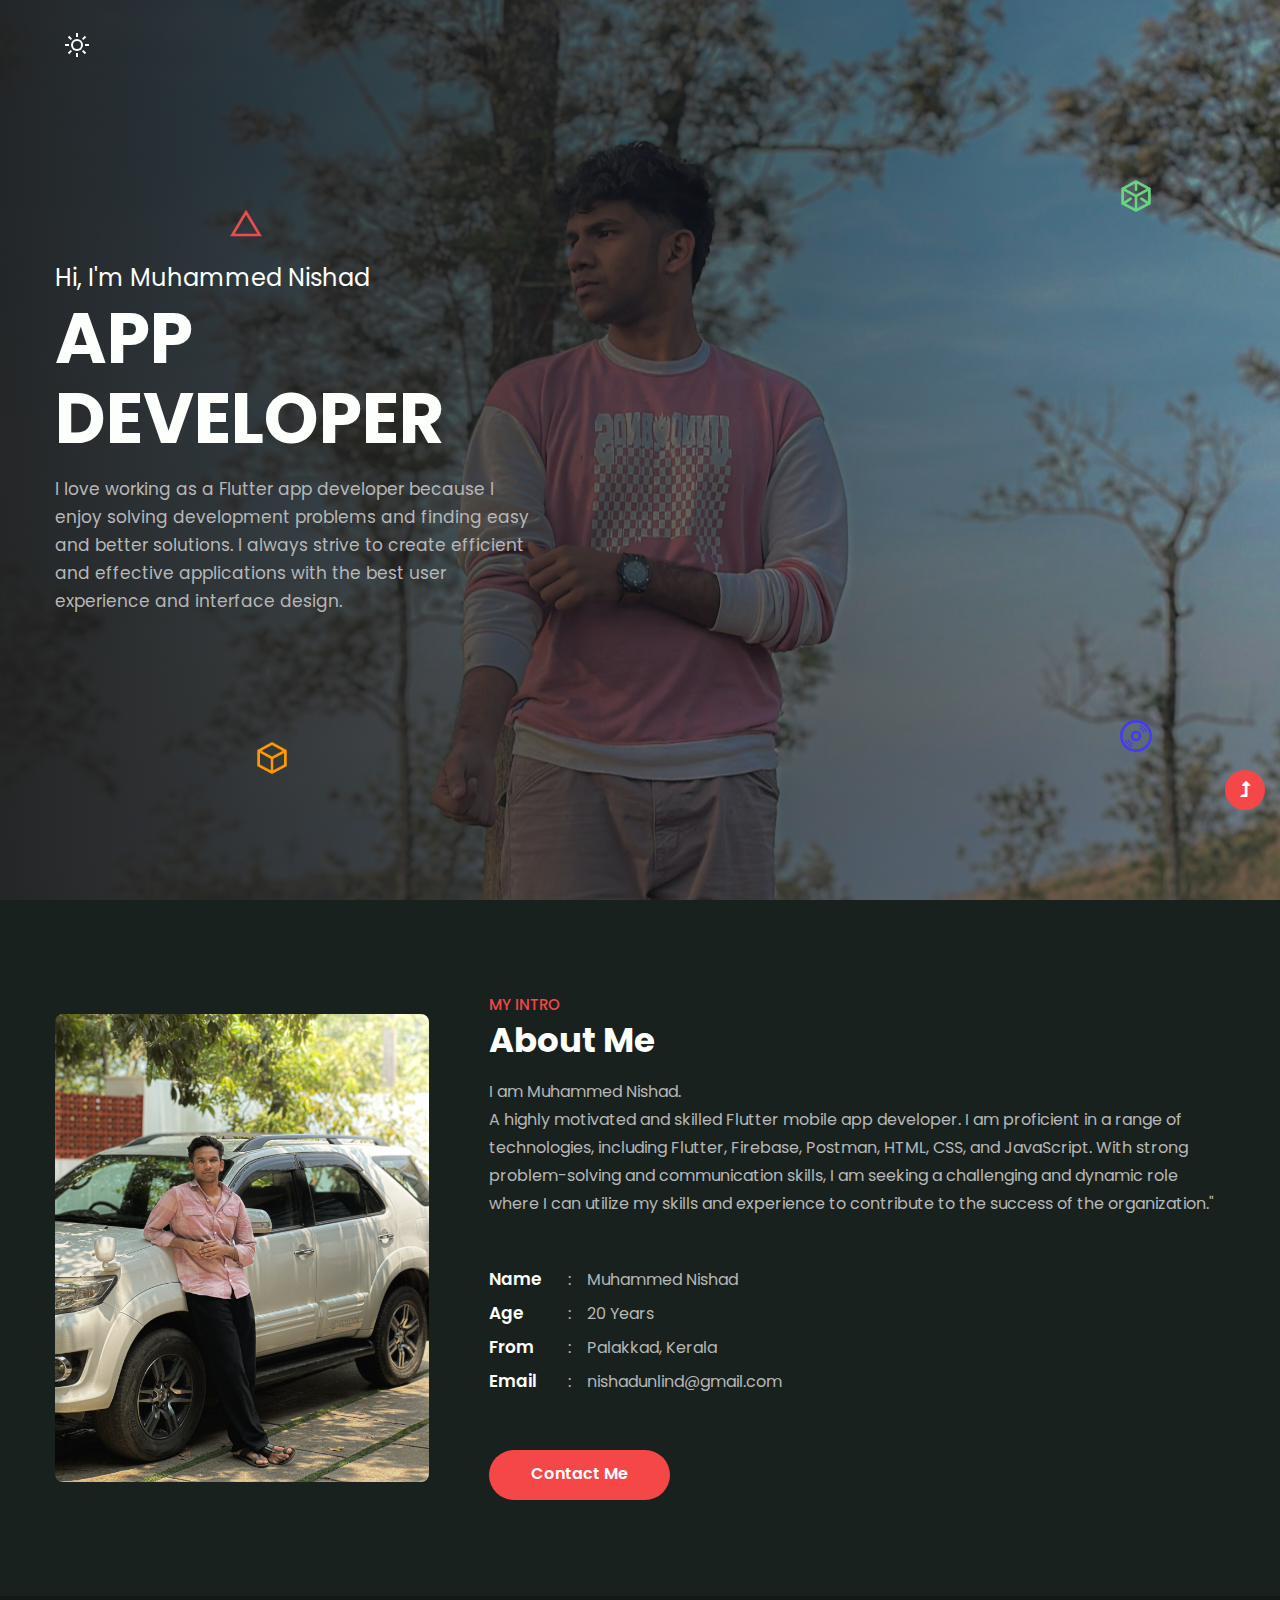
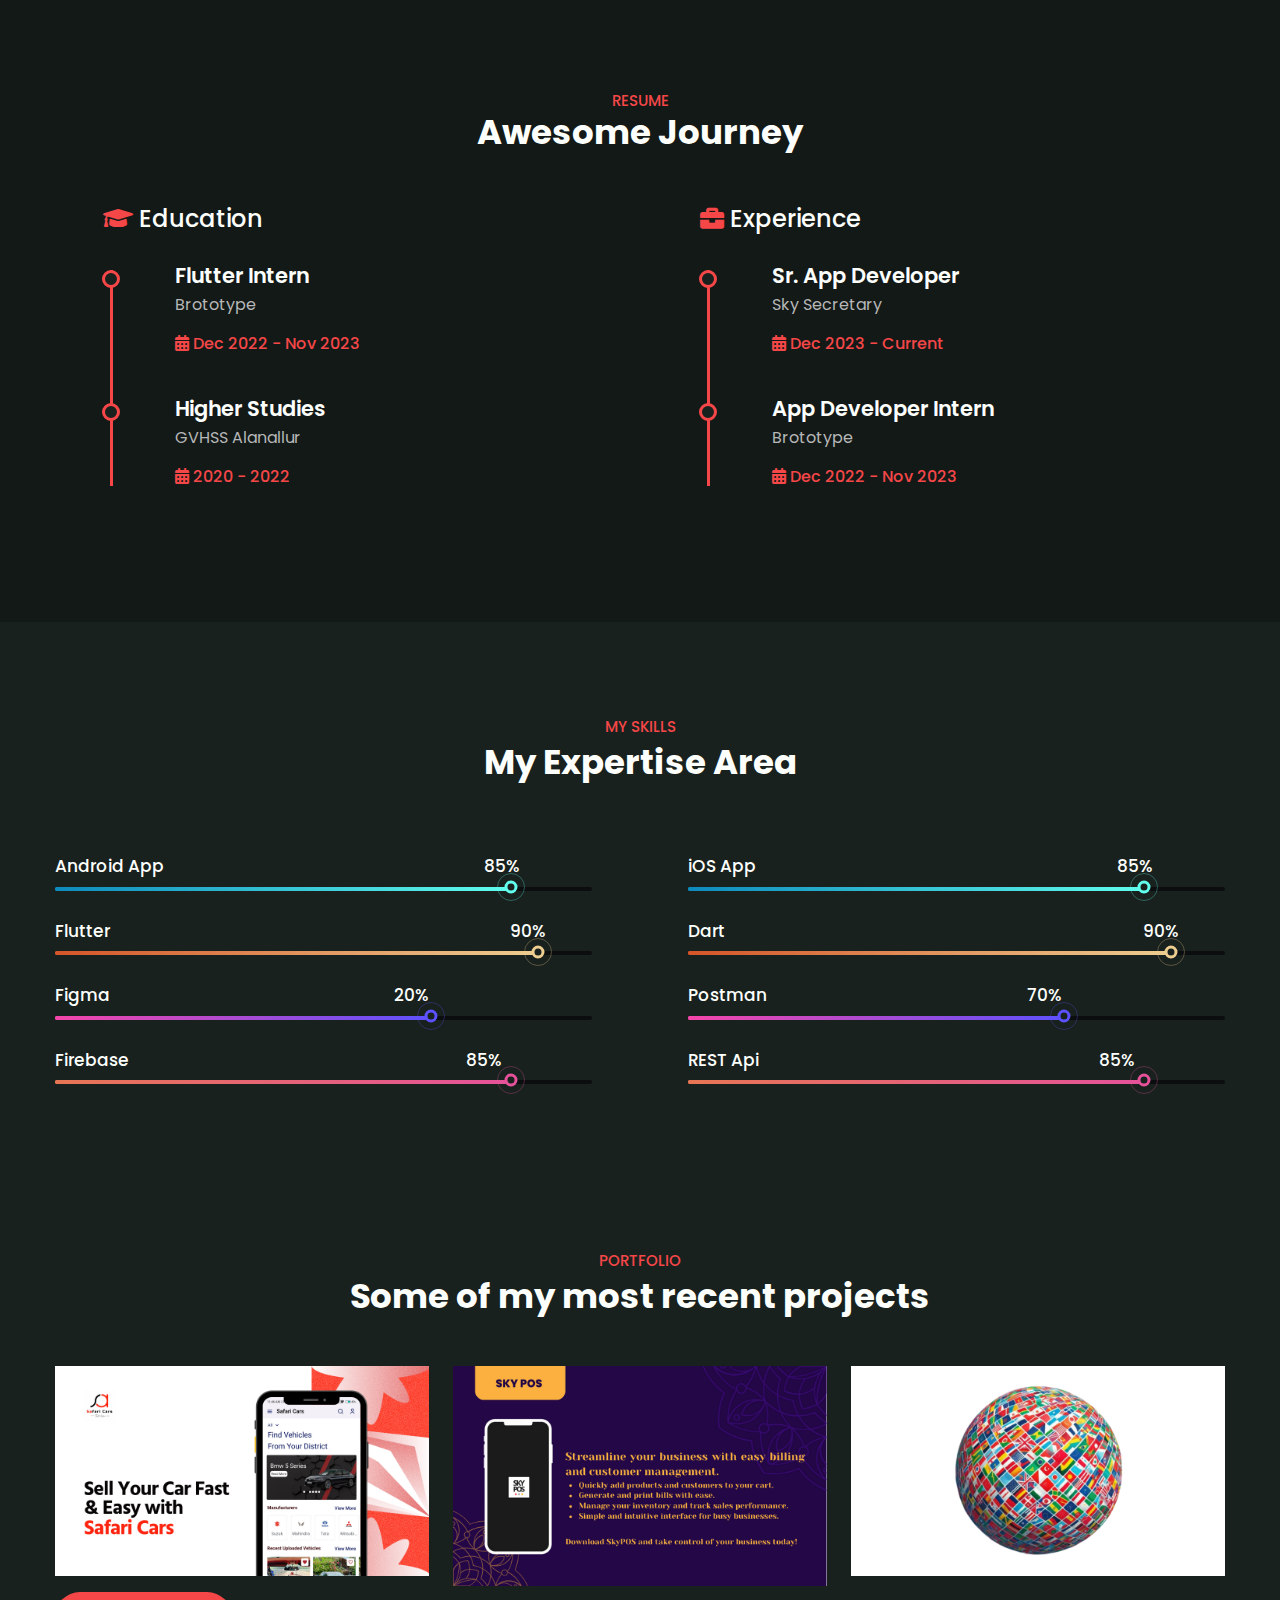
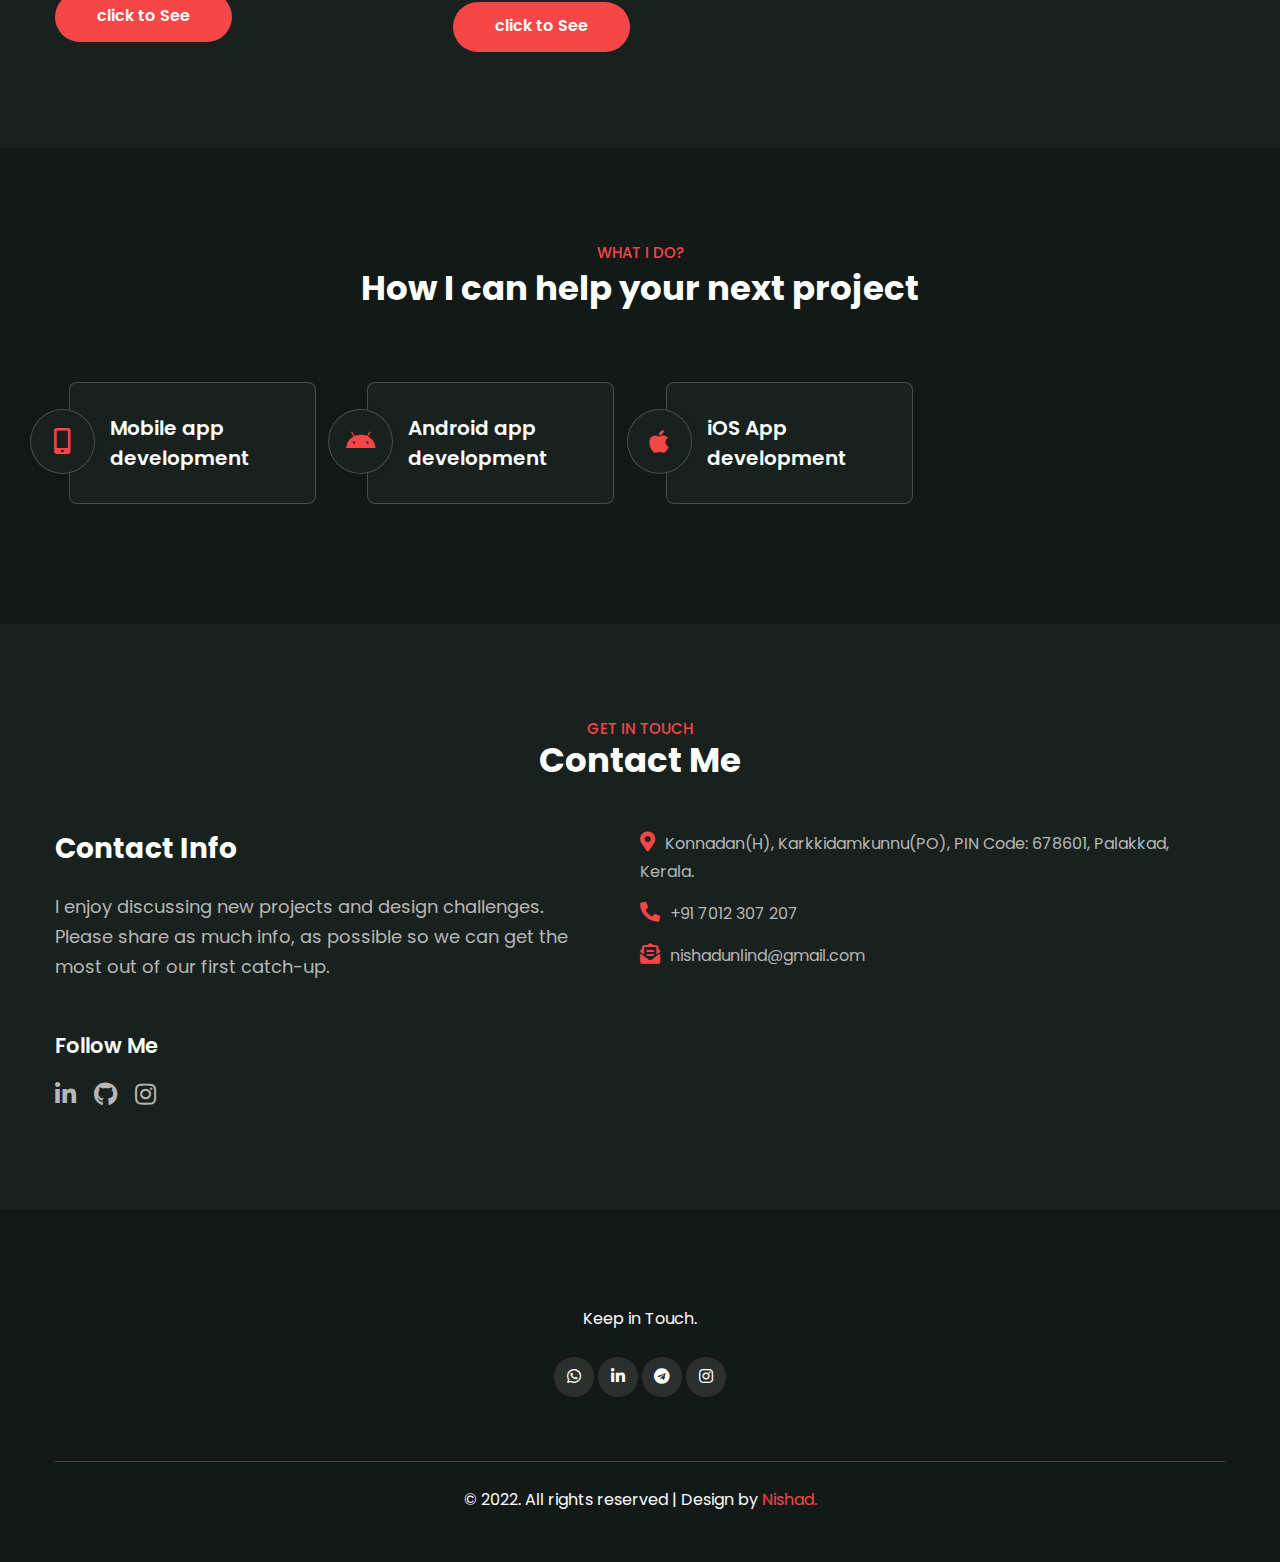
==== commit 4156ad45: "Changed some pohotos and added new projects" ====
--- a/index.html
+++ b/index.html
@@ -20,23 +20,23 @@
             <nav class="navbar navbar-expand-lg navbar-light">
                 <!-- <a class="navbar-brand" href="index.html">
                     <i class="fas"></i>Nis.
-                </a> -->
+                </a>
                 <button class="navbar-toggler collapsed" type="button" data-bs-toggle="collapse"
                     data-bs-target="#navbarScroll" aria-controls="navbarScroll" aria-expanded="false"
                     aria-label="Toggle navigation">
                     <span class="navbar-toggler-icon fa icon-expand fa-bars"></span>
                     <span class="navbar-toggler-icon fa icon-close fa-times"></span>
-                </button>
-                <div class="collapse navbar-collapse" id="navbarScroll">
+                </button> -->
+                <!-- <div class="collapse navbar-collapse" id="navbarScroll">
                     <ul class="navbar-nav mx-auto my-2 my-lg-0 navbar-nav-scroll">
                         <li class="nav-item">
                             <a class="nav-link active" aria-current="page" href="index.html">Home</a>
                         </li>
                         <li class="nav-item">
-                            <a class="nav-link" href="about.html"><!--My Intro--></a>
+                            <a class="nav-link" href="about.html">My Intro</a>
                         </li>
                         <li class="nav-item">
-                            <a class="nav-link" href="services.html"><!--Services--></a>
+                            <a class="nav-link" href="services.html">Services</a>
                         </li>
                         <li class="nav-item">
                             <a class="nav-link" href="contact.html">Contact</a>
@@ -47,7 +47,7 @@
                             required>
                         <button class="btn btn-style" type="submit">Search</button>
                     </form>
-                </div>
+                </div> -->
                 <!-- toggle switch for light and dark theme -->
                 <div class="cont-ser-position">
                     <nav class="navigation">
@@ -74,9 +74,10 @@
             <div class="row align-items-center pt-4">
                 <div class="col-md-6 banner-left pe-xl-5">
                     <h4>Hi, I'm Muhammed Nishad</h4>
-                    <h3 class="mb-3 mt-1">Developer</h3>
-                    <p class="banner-sub me-md-5">I love to work in UI/UX designing.
-                        I always try my best to make good UI with the best UX.
+                    <h3 class="mb-3 mt-1">App Developer</h3>
+                    <p class="banner-sub me-md-5">I love working as a Flutter app developer because I enjoy solving
+                        development problems and finding easy and better solutions. I always strive to create efficient
+                        and effective applications with the best user experience and interface design.
                     </p>
                     <div class="d-flex align-items-center buttons-banner mt-sm-5 mt-4">
                         <!--<a href="about.html" class="btn btn-style me-2">Hire Me</a>-->
@@ -183,19 +184,18 @@
             <div class="row align-items-center">
                 <div class="col-lg-4">
                     <div class="position-relative">
-                        <img src="assets/myimage/bluefull.jpg" alt="" class="radius-image img-fluid">
+                        <img src="assets/myimage/intro_image.jpg" alt="" class="radius-image img-fluid">
                     </div>
                 </div>
                 <div class="col-lg-8 ps-lg-5 mt-lg-0 mt-5">
                     <h5 class="title-small mb-1">My Intro</h5>
                     <h3 class="title-style">About Me</h3>
                     <p class="mt-3">I am Muhammed Nishad. <br>
-                     I am Highly motivated and skilled IT engineer.
-                     Proficient in a range of technologies including HTML,
-                      FLUTTER, CSS,JAVASCRIPT and possess strong problem-solving
-                       and communication skills. Seeking a challenging and dynamic
-                        role where I can utilize my skills and experience to contribute
-                         to the success of the organization."
+                        A highly motivated and skilled Flutter mobile app developer. I am
+                        proficient in a range of technologies, including Flutter, Firebase, Postman, HTML, CSS, and
+                        JavaScript. With strong problem-solving and communication skills, I am seeking a challenging and
+                        dynamic role where I can utilize my skills and experience to contribute to the success of the
+                        organization."
                     </p>
                     <div class="my-info mt-md-5 mt-4">
                         <ul class="single-info">
@@ -209,7 +209,7 @@
                             <li class="name-style">Age</li>
                             <li>:</li>
                             <li>
-                                <p>18 Years</p>
+                                <p>20 Years</p>
                             </li>
                         </ul>
                         <ul class="single-info">
@@ -223,7 +223,7 @@
                             <li class="name-style">Email</li>
                             <li>:</li>
                             <li>
-                                <p><a href="mn0265616@gmail.com">mn0265616@gmail.com</a></p>
+                                <p><a href="mn0265616@gmail.com">nishadunlind@gmail.com</a></p>
                             </li>
                         </ul>
                     </div>
@@ -248,11 +248,11 @@
                     <div class="timeline">
                         <div class="column">
                             <div class="title">
-                                <h2>Flutter Course</h2>
+                                <h2>Flutter Intern</h2>
                             </div>
                             <div class="description">
                                 <p>Brototype</p>
-                                <h6><i class="fas fa-calendar-alt"></i> 2022 - Current</h6>
+                                <h6><i class="fas fa-calendar-alt"></i> Dec 2022 - Nov 2023</h6>
                             </div>
                         </div>
                         <div class="column">
@@ -272,20 +272,20 @@
                     <div class="timeline">
                         <div class="column">
                             <div class="title">
-                                <h2>App Devolepment</h2>
+                                <h2>Sr. App Developer</h2>
+                            </div>
+                            <div class="description">
+                                <p>Sky Secretary</p>
+                                <h6><i class="fas fa-calendar-alt"></i> Dec 2023 - Current</h6>
+                            </div>
+                        </div>
+                        <div class="column">
+                            <div class="title">
+                                <h2>App Developer Intern</h2>
                             </div>
                             <div class="description">
                                 <p>Brototype</p>
-                                <h6><i class="fas fa-calendar-alt"></i> 2022 - Current</h6>
-                            </div>
-                        </div>
-                        <div class="column">
-                            <div class="title">
-                                <h2>Web Designing</h2>
-                            </div>
-                            <div class="description">
-                                <p>Brototype</p>
-                                <h6><i class="fas fa-calendar-alt"></i> 2020 - Current</h6>
+                                <h6><i class="fas fa-calendar-alt"></i> Dec 2022 - Nov 2023</h6>
                             </div>
                         </div>
                     </div>
@@ -305,71 +305,71 @@
             <div class="row py-lg-4">
                 <div class="col-lg-6 pe-lg-5">
                     <div class="progress-info info1">
-                        <h6 class="progress-tittle">Web Design <span class="progres-val1">30%</span></h6>
+                        <h6 class="progress-tittle">Android App <span class="progres-val1">85%</span></h6>
                         <div class="progress">
                             <div class="progress-bar progress-bar-striped gradient-1" role="progressbar"
-                               style="width: 30%" aria-valuenow="90" aria-valuemin="0" aria-valuemax="100">
+                                style="width: 85%" aria-valuenow="90" aria-valuemin="0" aria-valuemax="100">
                             </div>
                         </div>
                     </div>
                     <!--width 0% color line-->
                     <div class="progress-info info2">
-                        <h6 class="progress-tittle">HTML <span class="progres-val2">75%</span>
+                        <h6 class="progress-tittle">Flutter <span class="progres-val2">90%</span>
                         </h6>
                         <div class="progress">
                             <div class="progress-bar progress-bar-striped gradient-2" role="progressbar"
-                                style="width: 75%" aria-valuenow="95" aria-valuemin="0" aria-valuemax="100">
+                                style="width: 90%" aria-valuenow="95" aria-valuemin="0" aria-valuemax="100">
                             </div>
                         </div>
                     </div>
                     <div class="progress-info info3">
-                        <h6 class="progress-tittle">JavaScript <span class="progres-val3">20%</span></h6>
+                        <h6 class="progress-tittle">Figma <span class="progres-val3">20%</span></h6>
                         <div class="progress">
                             <div class="progress-bar progress-bar-striped gradient-3" role="progressbar"
-                                style="width: 20%" aria-valuenow="95" aria-valuemin="0" aria-valuemax="100">
+                                style="width: 70%" aria-valuenow="95" aria-valuemin="0" aria-valuemax="100">
                             </div>
                         </div>
                     </div>
                     <div class="progress-info info4 mb-0">
-                        <h6 class="progress-tittle">React JS <span class="progres-val4">10%</span></h6>
+                        <h6 class="progress-tittle">Firebase <span class="progres-val4">85%</span></h6>
                         <div class="progress">
                             <div class="progress-bar progress-bar-striped gradient-4" role="progressbar"
-                                style="width: 10%" aria-valuenow="95" aria-valuemin="0" aria-valuemax="100">
+                                style="width: 85%" aria-valuenow="95" aria-valuemin="0" aria-valuemax="100">
                             </div>
                         </div>
                     </div>
                 </div>
                 <div class="col-lg-6 ps-lg-5 mt-lg-0 mt-5">
                     <div class="progress-info info1">
-                        <h6 class="progress-tittle">Bootstrap <span class="progres-val1">30%</span></h6>
+                        <h6 class="progress-tittle">iOS App <span class="progres-val1">85%</span></h6>
                         <div class="progress">
                             <div class="progress-bar progress-bar-striped gradient-1" role="progressbar"
-                                style="width: 30%" aria-valuenow="90" aria-valuemin="0" aria-valuemax="100">
+                                style="width: 85%" aria-valuenow="90" aria-valuemin="0" aria-valuemax="100">
                             </div>
                         </div>
                     </div>
                     <div class="progress-info info2">
-                        <h6 class="progress-tittle">CSS <span class="progres-val2">75%</span>
+                        <h6 class="progress-tittle">Dart <span class="progres-val2">90%</span>
                         </h6>
                         <div class="progress">
                             <div class="progress-bar progress-bar-striped gradient-2" role="progressbar"
-                                style="width: 75%" aria-valuenow="95" aria-valuemin="0" aria-valuemax="100">
+                                style="width: 90%" aria-valuenow="95" aria-valuemin="0" aria-valuemax="100">
                             </div>
                         </div>
                     </div>
                     <div class="progress-info info3">
-                        <h6 class="progress-tittle">Angular <span class="progres-val3">20%</span></h6>
+                        <h6 class="progress-tittle">Postman <span class="progres-val3">70%</span></h6>
                         <div class="progress">
                             <div class="progress-bar progress-bar-striped gradient-3" role="progressbar"
-                                style="width: 20%" aria-valuenow="95" aria-valuemin="0" aria-valuemax="100">
+                                style="width: 70%" aria-valuenow="95" aria-valuemin="0" aria-valuemax="100">
                             </div>
                         </div>
                     </div>
                     <div class="progress-info info4 mb-0">
-                        <h6 class="progress-tittle">UI/UX Design <span class="progres-val4">10%</span></h6>
+                        <h6 class="progress-tittle">REST Api <span class="progres-val4">85%</span></h6>
                         <div class="progress">
                             <div class="progress-bar progress-bar-striped gradient-4" role="progressbar"
-                                style="width: 10%" aria-valuenow="95" aria-valuemin="0" aria-valuemax="100">
+                                style="width: 85%" aria-valuenow="95" aria-valuemin="0" aria-valuemax="100">
                             </div>
                         </div>
                     </div>
@@ -389,13 +389,14 @@
             <div class="row">
                 <div class="col-lg-4 col-md-6 item">
                     <!--Original-image-Size/740-540-->
-                    <a href="assets/myimage/site1.jpg" data-lightbox="example-set" data-title="Project 1"
+                    <a href="assets/myimage/safari_cars_app.png" data-lightbox="example-set" data-title="Safari Cars"
                         class="zoom d-block">
-                        <img class="card-img-bottom d-block" src="assets/myimage/site-edit1.jpg" alt="Card image cap">
+                        <img class="card-img-bottom d-block" src="assets/myimage/safari_cars_card.png"
+                            alt="Card image cap">
                         <span class="overlay__hover"></span>
                         <span class="hover-content">
-                            <span class="title">Xiaomi</span>
-                            <span class="content">It's just clone site</span>
+                            <span class="title">Safari Cars</span>
+                            <span class="content">Buy and Sell app for Safari Cars</span>
                         </span>
                     </a>
                     <!--i-add-->
@@ -403,13 +404,13 @@
                 </div>
                 <div class="col-lg-4 col-md-6 item mt-md-0 mt-4">
                     <!--Original-image-Size/740-540-->
-                    <a href="assets/myimage/site2.jpg" data-lightbox="example-set" data-title="Project 2"
+                    <a href="assets/myimage/skypos_explained.png" data-lightbox="example-set" data-title="SKY ERP"
                         class="zoom d-block">
-                        <img class="card-img-bottom d-block" src="assets/myimage/site-edit2.jpg" alt="Card image cap">
+                        <img class="card-img-bottom d-block" src="assets/myimage/sky_pos_card.png" alt="Card image cap">
                         <span class="overlay__hover"></span>
                         <span class="hover-content">
-                            <span class="title">KTM</span>
-                            <span class="content">It's just clone site</span>
+                            <span class="title">SKY ERP</span>
+                            <span class="content">POS app simple invoice printer app</span>
                         </span>
                     </a>
                     <a href="https://muhd-nish4d.github.io/KTM/" class="btn btn-style mt-3">click to See</a>
@@ -418,16 +419,17 @@
                 <div class="col-lg-4 col-md-6 item mt-lg-0 mt-4">
                     <!--Original-image-Size/740-540-->
 
-                    <a href="assets/myimage/site3.jpg" data-lightbox="example-set" data-title="Project 3"
+                    <a href="assets/myimage/world_wide_job.png" data-lightbox="example-set" data-title="WW Jobs"
                         class="zoom d-block">
-                        <img class="card-img-bottom d-block" src="assets/myimage/site-edit3.jpg" alt="Card image cap">
+                        <img class="card-img-bottom d-block" src="assets/myimage/world_wide_job.png"
+                            alt="Card image cap">
                         <span class="overlay__hover"></span>
                         <span class="hover-content">
-                            <span class="title">KFC</span>
-                            <span class="content">It's just Responsive clone site.</span>
+                            <span class="title">WW Jobs</span>
+                            <span class="content">Soon...</span>
                         </span>
                     </a>
-                    <a href="" class="btn btn-style mt-3">click to See</a>
+                    <!-- <a href="" class="btn btn-style mt-3">click to See</a> -->
                 </div>
 
                 <!--ini vaananki ivde indaakkya mathi-->
@@ -437,7 +439,7 @@
     <!-- //projects section -->
 
     <!-- home service section -->
-    <!--<section class="w3l-servicesblock1 py-5" id="services">
+    <section class="w3l-servicesblock1 py-5" id="services">
         <div class="container py-md-5 py-4">
             <div class="title-heading-w3 text-center mb-sm-5 mb-4">
                 <h5 class="title-small mb-1">What i do?</h5>
@@ -445,7 +447,7 @@
             </div>
             <div class="w3-services-grids py-lg-4">
                 <div class="fea-gd-vv row">
-                    <div class="col-lg-3 col-md-6">
+                    <!-- <div class="col-lg-3 col-md-6">
                         <div class="feature-gd icon-yellow">
                             <div class="icon">
                                 <i class="fas fa-laptop"></i>
@@ -454,7 +456,7 @@
                                 <a href="#url">Web design<br> and development </a>
                             </div>
                         </div>
-                    </div>
+                    </div> -->
                     <div class="col-lg-3 col-md-6 mt-md-0 mt-4">
                         <div class="feature-gd icon-vilot">
                             <div class="icon">
@@ -475,7 +477,7 @@
                             </div>
                         </div>
                     </div>
-                    <div class="col-lg-3 col-md-6 mt-lg-0 mt-md-5 mt-4">
+                    <!-- <div class="col-lg-3 col-md-6 mt-lg-0 mt-md-5 mt-4">
                         <div class="feature-gd icon-red">
                             <div class="icon">
                                 <i class="fab fa-php"></i>
@@ -484,8 +486,8 @@
                                 <a href="#url">Php Web<br> development</a>
                             </div>
                         </div>
-                    </div>
-                    <div class="col-lg-3 col-md-6 mt-md-5 mt-4">
+                    </div> -->
+                    <div class="col-lg-3 col-md-6 mt-lg-0 mt-md-5 mt-4">
                         <div class="feature-gd icon-light-green">
                             <div class="icon">
                                 <i class="fab fa-apple"></i>
@@ -495,7 +497,7 @@
                             </div>
                         </div>
                     </div>
-                    <div class="col-lg-3 col-md-6 mt-md-5 mt-4">
+                    <!-- <div class="col-lg-3 col-md-6 mt-md-5 mt-4">
                         <div class="feature-gd icon-light-blue">
                             <div class="icon">
                                 <i class="fas fa-code"></i>
@@ -504,8 +506,8 @@
                                 <a href="#url">JQuery & Java<br> programming</a>
                             </div>
                         </div>
-                    </div>
-                    <div class="col-lg-3 col-md-6 mt-md-5 mt-4">
+                    </div> -->
+                    <!-- <div class="col-lg-3 col-md-6 mt-md-5 mt-4">
                         <div class="feature-gd icon-dark-green">
                             <div class="icon">
                                 <i class="fas fa-link"></i>
@@ -524,18 +526,18 @@
                                 <a href="#url">.net program<br> development</a>
                             </div>
                         </div>
-                    </div>
-                </div>
-            </div>
-            <div class="text-center mt-5">
+                    </div> -->
+                </div>
+            </div>
+            <!-- <div class="text-center mt-5">
                 <a href="services.html" class="btn btn-style">Learn More</a>
-            </div>
-        </div>
-    </section> -->
+            </div> -->
+        </div>
+    </section>
     <!-- //home service section -->
 
     <!-- testimonials section -->
-    <section class="w3l-testimonials py-5" id="testimonials">
+    <!-- <section class="w3l-testimonials py-5" id="testimonials">
         <div class="container py-md-5 py-4">
             <div class="row">
                 <div class="col-md-10 mx-auto">
@@ -545,10 +547,11 @@
                                 <div class="message">
                                     <img src="assets/images/quote.png" alt="" class="img-fluid mb-2" />
                                     <p><q>Nishad is a childhood friend of mine. <br> He is very smart and
-                                         well supportive person. He is a hardworking person and well passionate.</q></p>
+                                            well supportive person. He is a hardworking person and well passionate.</q>
+                                    </p>
                                     <div class="name mt-4 mb-4">
                                         <h4>Hafesh Rayan</h4>
-                                        <!-- <p>Subtitle goes here</p> -->
+                                        <p>Subtitle goes here</p>
                                     </div>
                                 </div>
                                 <div class="img-circle">
@@ -561,15 +564,16 @@
                                 <div class="message">
                                     <img src="assets/images/quote.png" alt="" class="img-fluid mb-2" />
                                     <p><q>Nishad is a handsome boy. <br> He have some special ability.
-                                         He have helpful mentality
-                                        and good nature.</q></p>
+                                            He have helpful mentality
+                                            and good nature.</q></p>
                                     <div class="name mt-4 mb-4">
                                         <h4>Hafis</h4>
-                                        <!-- <p>Subtitle goes here</p> -->
+                                        <p>Subtitle goes here</p>
                                     </div>
                                 </div>
                                 <div class="img-circle">
-                                    <img src="assets/myimage/hafis-edt-2.jpg" class="img-fluid radius-image" alt="client">
+                                    <img src="assets/myimage/hafis-edt-2.jpg" class="img-fluid radius-image"
+                                        alt="client">
                                 </div>
                             </div>
                         </div>
@@ -578,20 +582,21 @@
                                 <div class="message">
                                     <img src="assets/images/quote.png" alt="" class="img-fluid mb-2" />
                                     <p><q>Nishad is a childhood pal of mine. <br>
-                                        He is very dedicated and a responsive person.
-                                        He is diligent and respectful.
-                                        His perspective on life makes others to live thoughtfully.</q></p>
+                                            He is very dedicated and a responsive person.
+                                            He is diligent and respectful.
+                                            His perspective on life makes others to live thoughtfully.</q></p>
                                     <div class="name mt-4 mb-4">
                                         <h4>Mukthar Ali</h4>
-                                        <!-- <p>Subtitle goes here</p> -->
+                                        <p>Subtitle goes here</p>
                                     </div>
                                 </div>
                                 <div class="img-circle">
-                                    <img src="assets/myimage/mukthar-edt.jpg" class="img-fluid radius-image" alt="client">
-                                </div>
-                            </div>
-                        </div>
-                        <!-- <div class="item">
+                                    <img src="assets/myimage/mukthar-edt.jpg" class="img-fluid radius-image"
+                                        alt="client">
+                                </div>
+                            </div>
+                        </div>
+                        <div class="item">
                             <div class="slider-info mt-lg-4 mt-3">
                                 <div class="message">
                                     <img src="assets/images/quote.png" alt="" class="img-fluid mb-2" />
@@ -608,13 +613,88 @@
                                     <img src="assets/images/c4.jpg" class="img-fluid radius-image" alt="client">
                                 </div>
                             </div>
-                        </div> -->
-                    </div>
-                </div>
+                        </div>
+                    </div>
+                </div>
+            </div>
+        </div>
+    </section> -->
+    <!-- //testimonials section -->
+
+    <!-- contact -->
+    <section class="w3l-contact py-5" id="contact">
+        <div class="container py-lg-5 py-4">
+            <div class="title-heading-w3 text-center mb-sm-5 mb-4">
+                <h5 class="title-small">Get In Touch</h5>
+                <h3 class="title-style">Contact Me</h3>
+            </div>
+            <div class="row contact-block">
+                <div class="col-md-6 contact-left pe-lg-5">
+                    <h3 class="mb-sm-4 mb-3">Contact Info</h3>
+                    <p class="cont-para mb-sm-5 mb-4">I enjoy discussing new projects and design challenges. Please
+                        share as
+                        much info, as possible so
+                        we can get the most out of our first catch-up.</p>
+
+                    <h4 class="mb-3 mt-5">Follow Me</h4>
+                    <ul class="social-icons-contact">
+                        <!--<li>
+                            <a href="#twitter">
+                                <i class="fab fa-twitter"></i>
+                            </a>
+                        </li>-->
+                        <!-- <li>
+                            <a href="https://www.facebook.com/nishad.muhammed.1466126?mibextid=ZbWKwL">
+                                <i class="fab fa-facebook-f"></i>
+                            </a>
+                        </li> -->
+                        <li>
+                            <a href="https://www.linkedin.com/in/nish4dmuhammed/">
+                                <i class="fab fa-linkedin-in"></i>
+                            </a>
+                        </li>
+                        <li>
+                            <a href="https://github.com/muhd-nish4d">
+                                <i class="fab fa-github"></i>
+                            </a>
+                        </li>
+                        <li>
+                            <a href="https://www.instagram.com/nish4.d/?igshid=YmMyMTA2M2Y%3D">
+                                <i class="fab fa-instagram"></i>
+                            </a>
+                        </li>
+                    </ul>
+                </div>
+                <div class="cont-details col-md-6 contact-right mt-md-0 mt-5 ps-lg-0">
+                    <p><i class="fas fa-map-marker-alt"></i>Konnadan(H), Karkkidamkunnu(PO), PIN Code: 678601,
+                        Palakkad, Kerala.</p>
+                    <p><i class="fas fa-phone-alt"></i><a href="tel:+917012307207">+91 7012 307 207</a></p>
+                    <p><i class="fas fa-envelope-open-text"></i><a href="mailto:mn0265616@gmail.com"
+                            class="mail">nishadunlind@gmail.com</a></p>
+                </div>
+                <!-- <div class="col-md-6 contact-right mt-md-0 mt-5 ps-lg-0">
+                    <form id="submit-form" action="">
+                        <div class="input-grids">
+                            <input type="text" name="name" id="w3lName" placeholder="Your Name*" class="contact-input"
+                                pattern="^[a-zA-Z]+(([',. -][a-zA-Z ])?[a-zA-Z])$" required type="text" />
+                            <input type="email" name="email" id="w3lSender" placeholder="Your Email*"
+                                class="contact-input" required="" />
+                            <input type="text" name="subject" id="w3lSubect" placeholder="Subject*"
+                                class="contact-input" pattern="^[a-zA-Z]+(([',. -][a-zA-Z ])?[a-zA-Z])$" required
+                                type="text" />
+                            <input type="text" name="w3lWebsite" id="w3lWebsite" placeholder="Website URL*"
+                                class="contact-input" required="" />
+                        </div>
+                        <div class="form-input">
+                            <textarea name="message" id="w3lMessage" placeholder="Type your message here*"
+                                required=""></textarea>
+                        </div>
+                        <button type="submit" class="btn btn-style">Send Message</button>
+                    </form>
+                </div> -->
             </div>
         </div>
     </section>
-    <!-- //testimonials section -->
 
     <!-- footer -->
     <footer class="footer-w3ls text-center py-5">
@@ -626,18 +706,18 @@
                 <p class="mt-4 text-white">Keep in Touch.</p>
                 <div class="social-icons-main mt-4 pb-3">
                     <ul class="social-icons3">
-                        <li>
+                        <!-- <li>
                             <a href="https://www.facebook.com/nishad.muhammed.1466126?mibextid=ZbWKwL">
                                 <i class="fab fa-facebook-f"></i>
                             </a>
-                        </li>
+                        </li> -->
                         <li>
-                            <a href="https://wa.me/+919567665927">
+                            <a href="https://wa.me/+917012307207">
                                 <i class="fab fa-whatsapp"></i>
                             </a>
                         </li>
                         <li>
-                            <a href="https://www.linkedin.com/in/muhammed-nishad-42714625a">
+                            <a href="https://www.linkedin.com/in/nish4dmuhammed/">
                                 <i class="fab fa-linkedin-in"></i>
                             </a>
                         </li>
@@ -663,6 +743,27 @@
     <!-- //footer -->
 
     <!-- Js scripts -->
+    <!--Email Script-->
+    <script src="https://ajax.googleapis.com/ajax/libs/jquery/3.5.1/jquery.min.js"></script>
+    <script>
+        $("#submit-form").submit((e) => {
+            e.preventDefault()
+            $.ajax({
+                url: "https://script.google.com/macros/s/AKfycbyAh6AE0H3rMzM5aKlgNHSqBkQS59tLliI-51jCaUkHbhv0YrctTZPYlm5OtGJfebY/exec",
+                data: $("#submit-form").serialize(),
+                method: "post",
+                success: function (response) {
+                    alert("Form submitted successfully")
+                    window.location.reload()
+                    //window.location.href="https://google.com"
+                },
+                error: function (err) {
+                    alert("Something Error")
+
+                }
+            })
+        })
+    </script>
     <!-- move top -->
     <button onclick="topFunction()" id="movetop" title="Go to top">
         <span class="fas fa-level-up-alt" aria-hidden="true"></span>
--- a/assets/css/style-starter.css
+++ b/assets/css/style-starter.css
@@ -19155,7 +19155,7 @@
   display: grid;
   align-items: center;
   min-height: 100vh;
-  background: url(../myimage/pernnaledt.jpeg) no-repeat center;
+  background: url(../myimage/title_image_2.jpg) no-repeat center;
   -ms-background-size: cover;
   background-size: cover;
   position: relative;
@@ -19501,7 +19501,7 @@
 .w3l-progress .progress-bar.gradient-1:before {
   content: "";
   position: absolute;
-  right: 70%;
+  right: 15%;
   top: 90%;
   border-radius: 50%;
   transform: translate(50%, -50%);
@@ -19517,7 +19517,7 @@
 .w3l-progress .progress-bar.gradient-2:before {
   content: "";
   position: absolute;
-  right: 25%;
+  right: 10%;
   top: 90%;
   border-radius: 50%;
   transform: translate(50%, -50%);
@@ -19533,7 +19533,7 @@
 .w3l-progress .progress-bar.gradient-3:before {
   content: "";
   position: absolute;
-  right: 80%;
+  right: 30%;
   top: 90%;
   border-radius: 50%;
   transform: translate(50%, -50%);
@@ -19549,7 +19549,7 @@
 .w3l-progress .progress-bar.gradient-4:before {
   content: "";
   position: absolute;
-  right: 90%;
+  right: 15%;
   top: 90%;
   border-radius: 50%;
   transform: translate(50%, -50%);
@@ -19569,25 +19569,25 @@
 .w3l-progress .info1 h6.progress-tittle {
   display: grid;
   grid-template-columns: 1fr auto;
-  width: 80%;
+  width: 135%;
 }
 
 .w3l-progress .info2 h6.progress-tittle {
   display: grid;
   grid-template-columns: 1fr auto;
-  width: 95%;
+  width: 110%;
 }
 
 .w3l-progress .info3 h6.progress-tittle {
   display: grid;
   grid-template-columns: 1fr auto;
-  width: 60%;
+  width: 105%;
 }
 
 .w3l-progress .info4 h6.progress-tittle {
   display: grid;
   grid-template-columns: 1fr auto;
-  width: 85%;
+  width: 140%;
 }
 
 /* //skills */
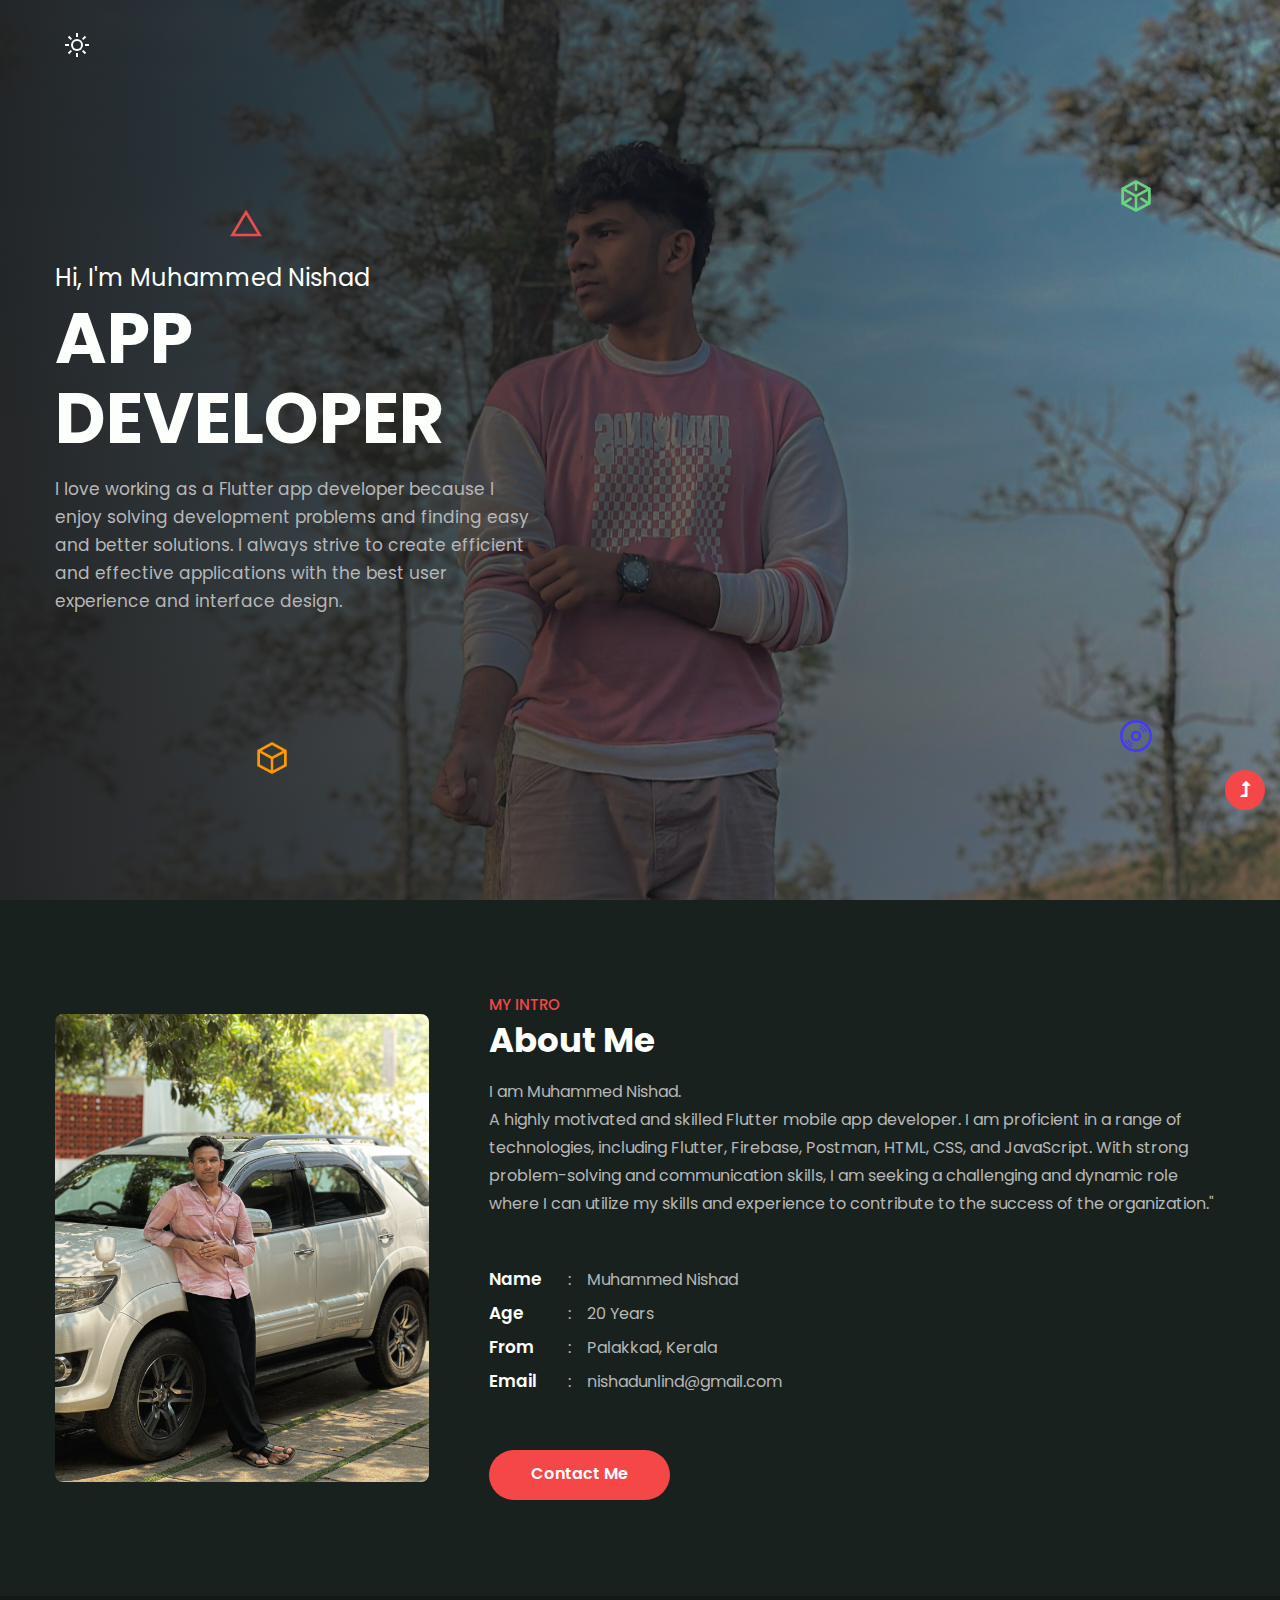
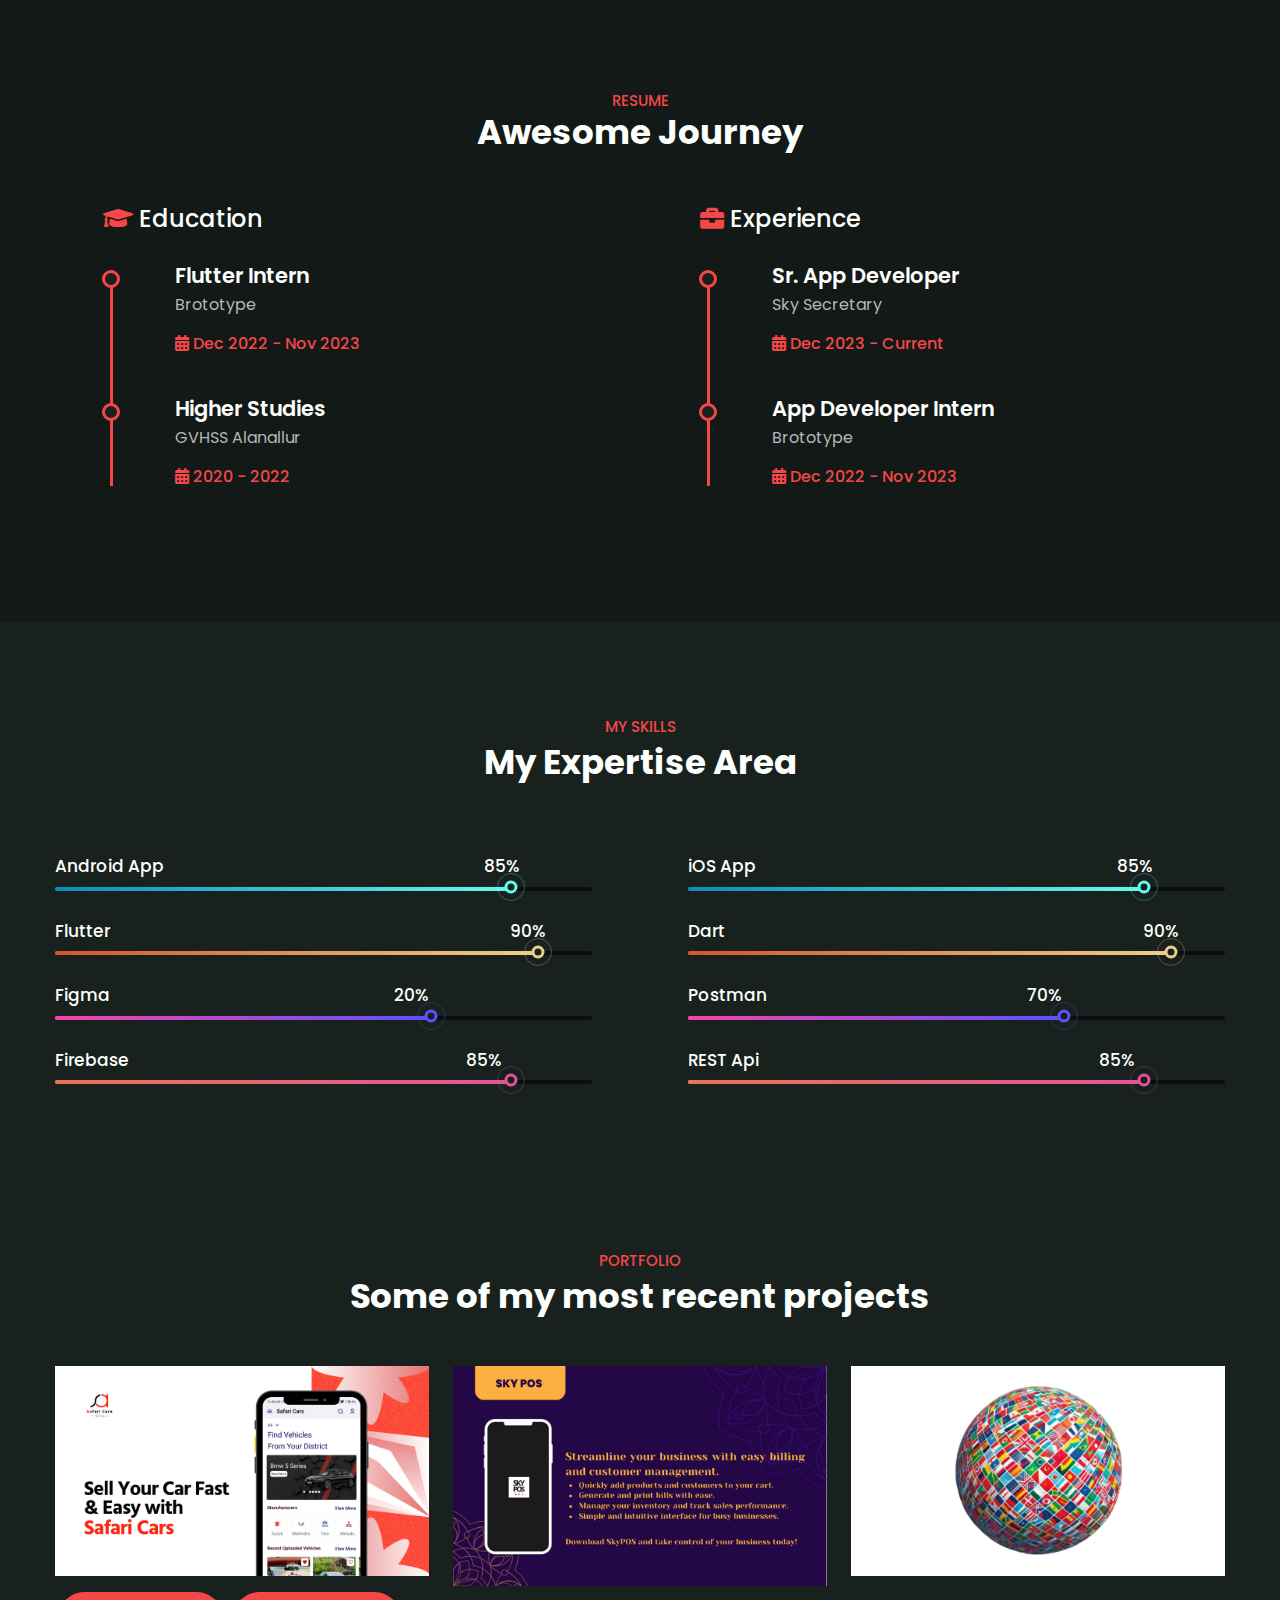
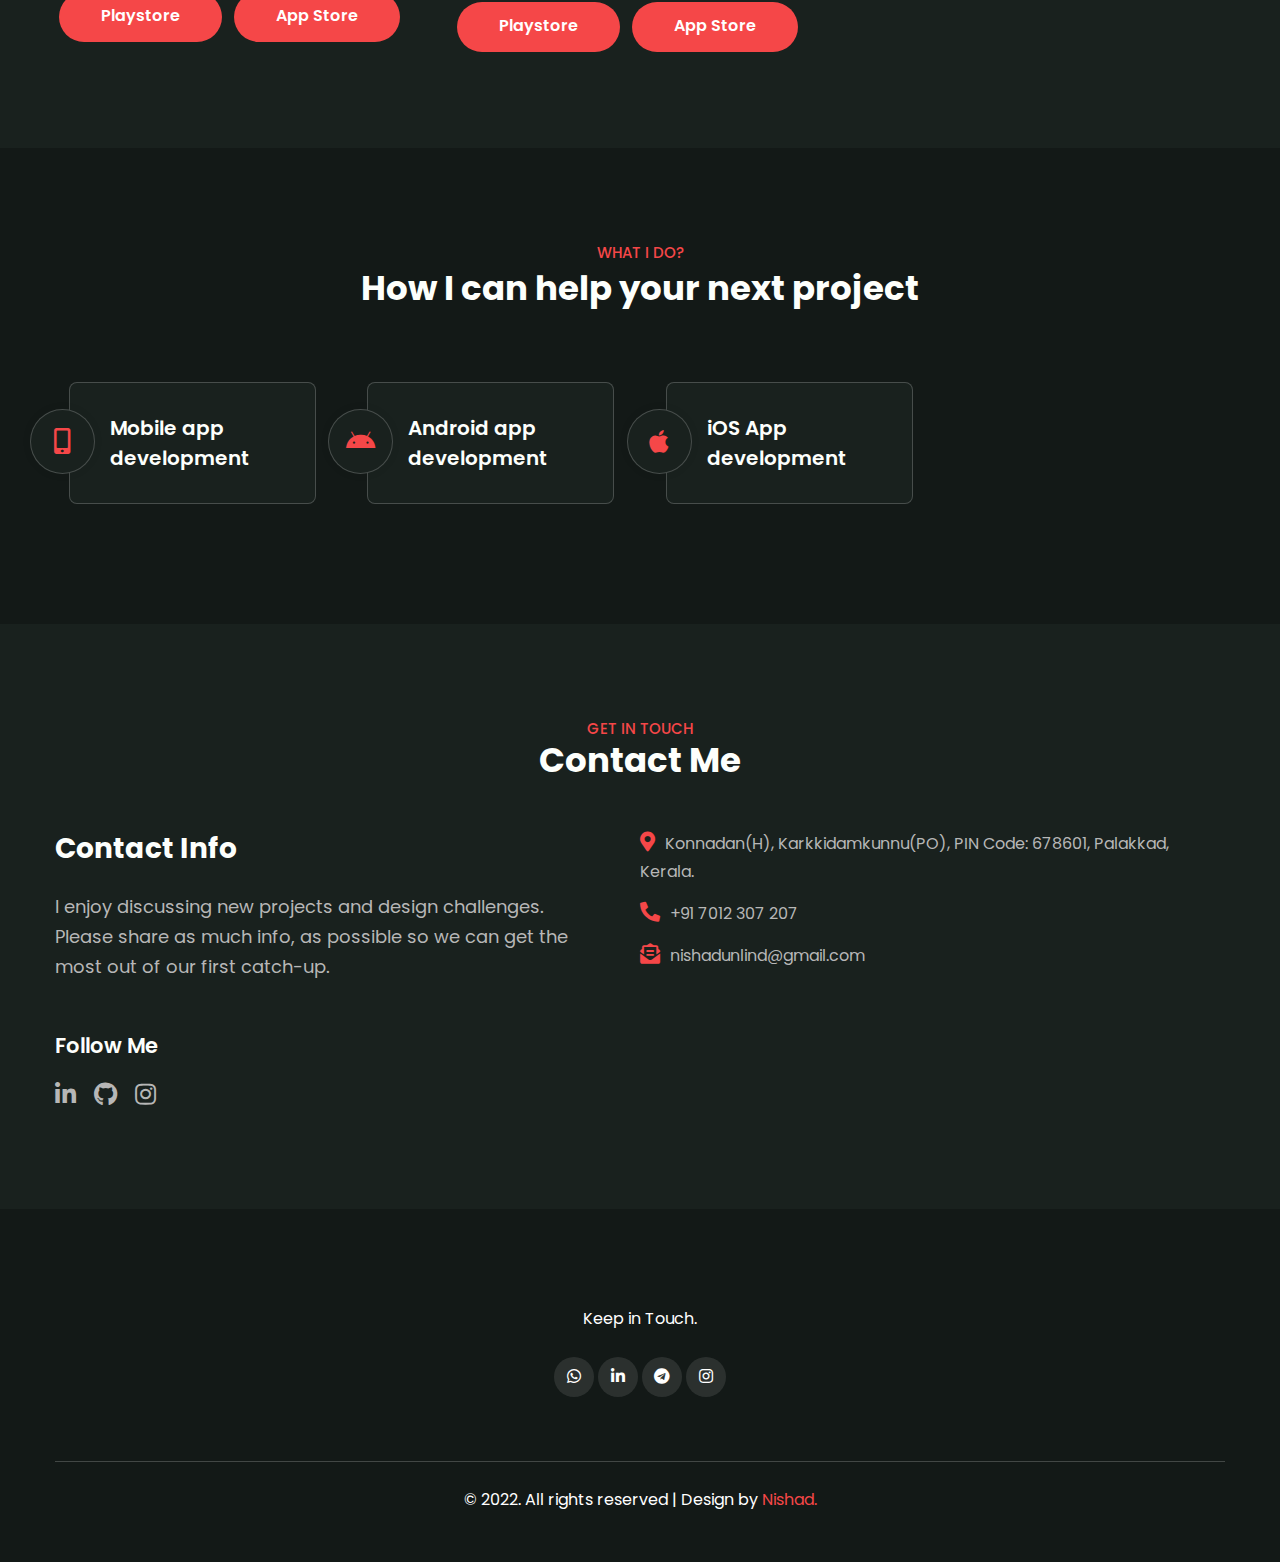
==== commit f0bab09b: "Changed url s for app from store" ====
--- a/index.html
+++ b/index.html
@@ -400,7 +400,10 @@
                         </span>
                     </a>
                     <!--i-add-->
-                    <a href="https://muhd-nish4d.github.io/xiaomi/" class="btn btn-style mt-3">click to See</a>
+                    <a href="https://play.google.com/store/search?q=safari%20cars&c=apps"
+                        class="btn btn-style mt-3 mx-1">Playstore</a>
+                    <a href="https://apps.apple.com/in/app/safari-cars/id6502545833" class="btn btn-style mt-3 mx-1">App
+                        Store</a>
                 </div>
                 <div class="col-lg-4 col-md-6 item mt-md-0 mt-4">
                     <!--Original-image-Size/740-540-->
@@ -413,7 +416,11 @@
                             <span class="content">POS app simple invoice printer app</span>
                         </span>
                     </a>
-                    <a href="https://muhd-nish4d.github.io/KTM/" class="btn btn-style mt-3">click to See</a>
+                    <a href="https://play.google.com/store/search?q=skypos&c=apps"
+                        class="btn btn-style mt-3 mx-1">Playstore</a>
+                    <a href="https://apps.apple.com/in/app/skyerp-pos-accounting/id6476906223"
+                        class="btn btn-style mt-3 mx-1">App
+                        Store</a>
                 </div>
 
                 <div class="col-lg-4 col-md-6 item mt-lg-0 mt-4">
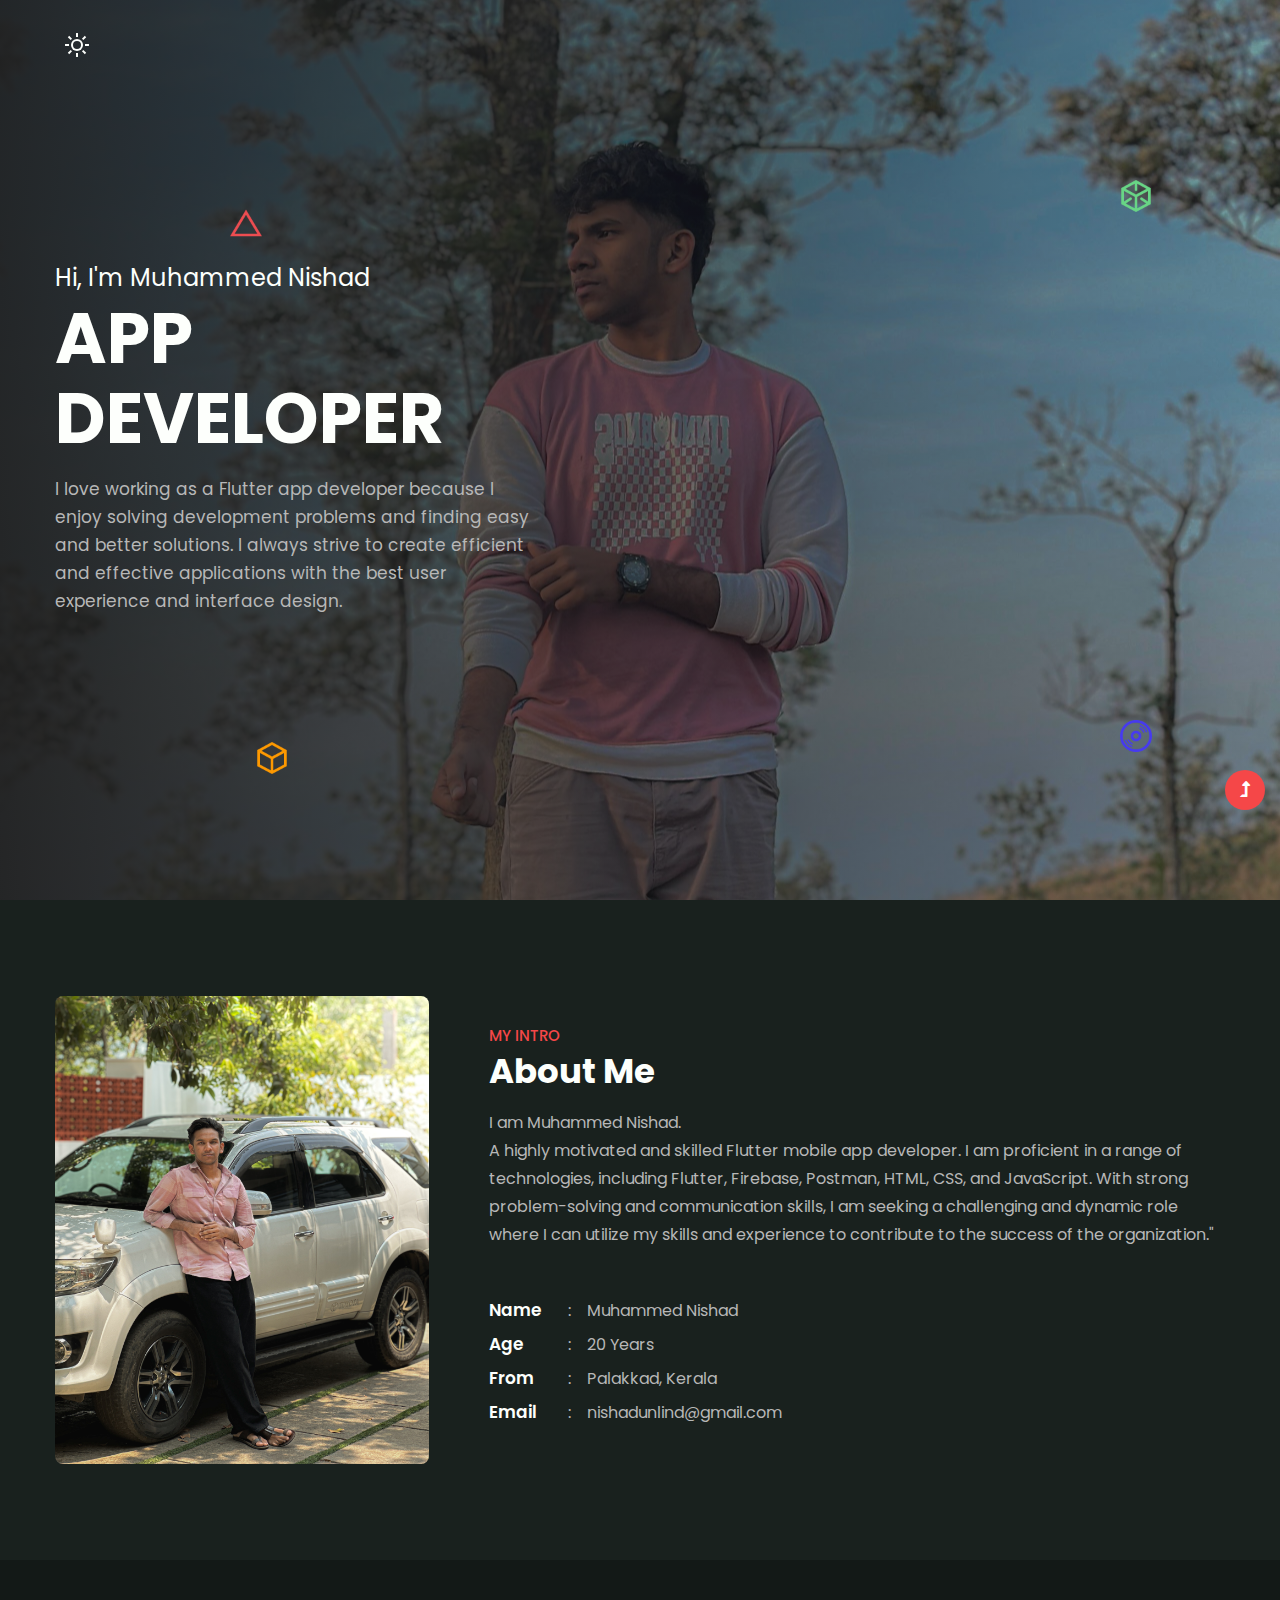
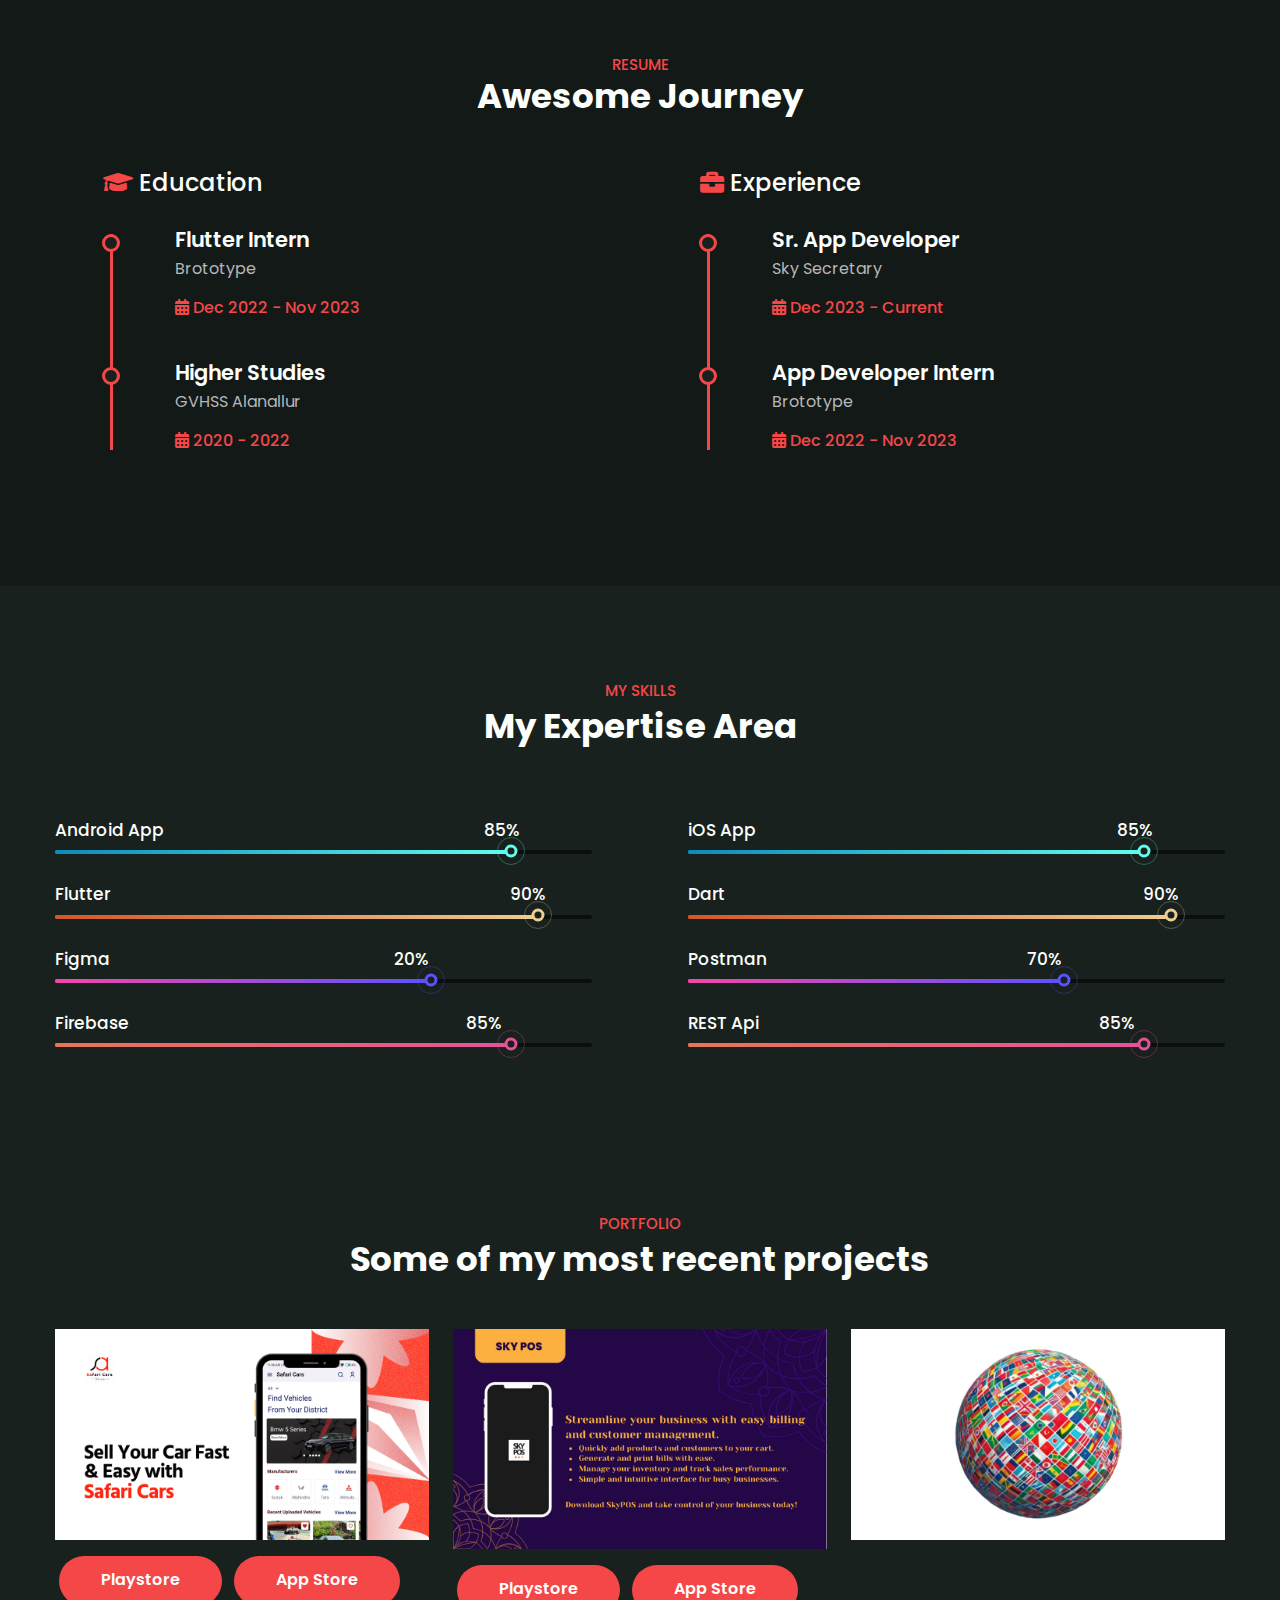
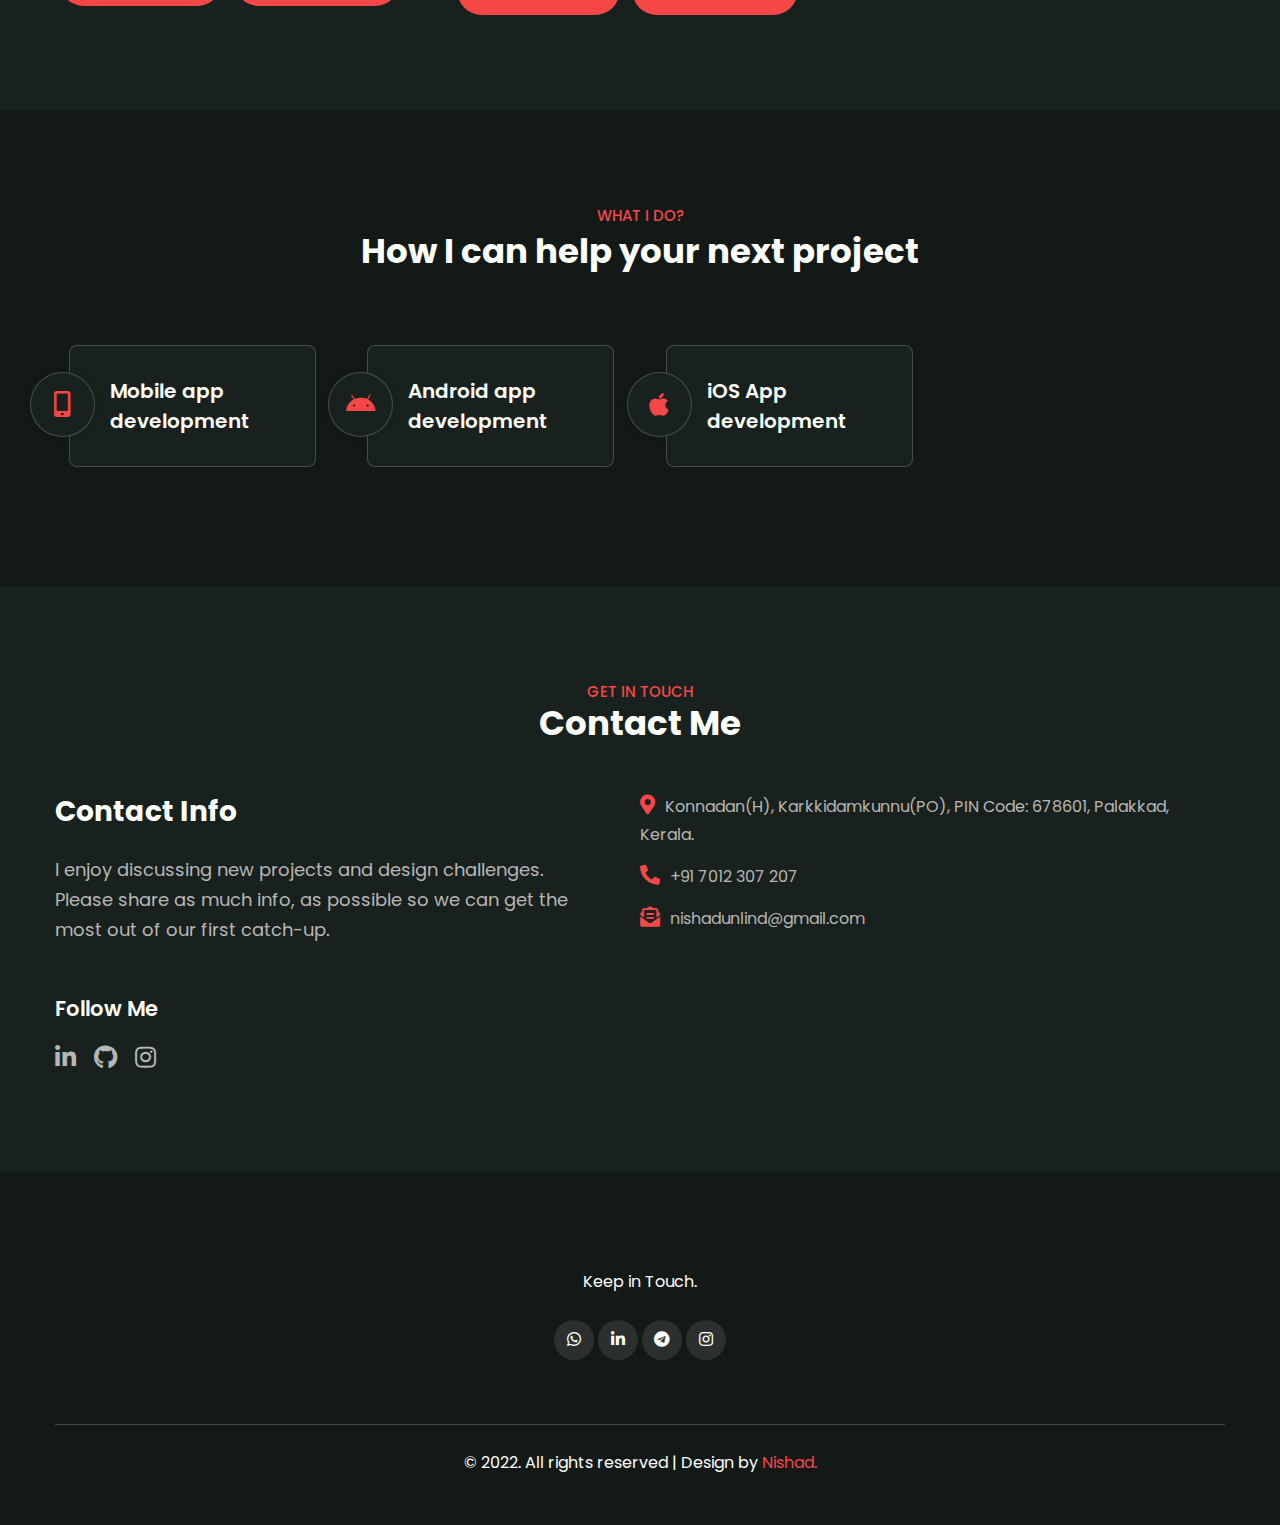
==== commit 17841829: "Removed contact button from intro side" ====
--- a/index.html
+++ b/index.html
@@ -228,7 +228,7 @@
                         </ul>
                     </div>
                     <!--<a href="#download" class="btn btn-style mt-5">Download CV</a>-->
-                    <a href="contact.html" class="btn btn-style mt-5">Contact Me</a>
+                    <!-- <a href="contact.html" class="btn btn-style mt-5">Contact Me</a> -->
                 </div>
             </div>
         </div>
@@ -416,7 +416,7 @@
                             <span class="content">POS app simple invoice printer app</span>
                         </span>
                     </a>
-                    <a href="https://play.google.com/store/search?q=skypos&c=apps"
+                    <a href="https://play.google.com/store/apps/details?id=com.skypos.app"
                         class="btn btn-style mt-3 mx-1">Playstore</a>
                     <a href="https://apps.apple.com/in/app/skyerp-pos-accounting/id6476906223"
                         class="btn btn-style mt-3 mx-1">App
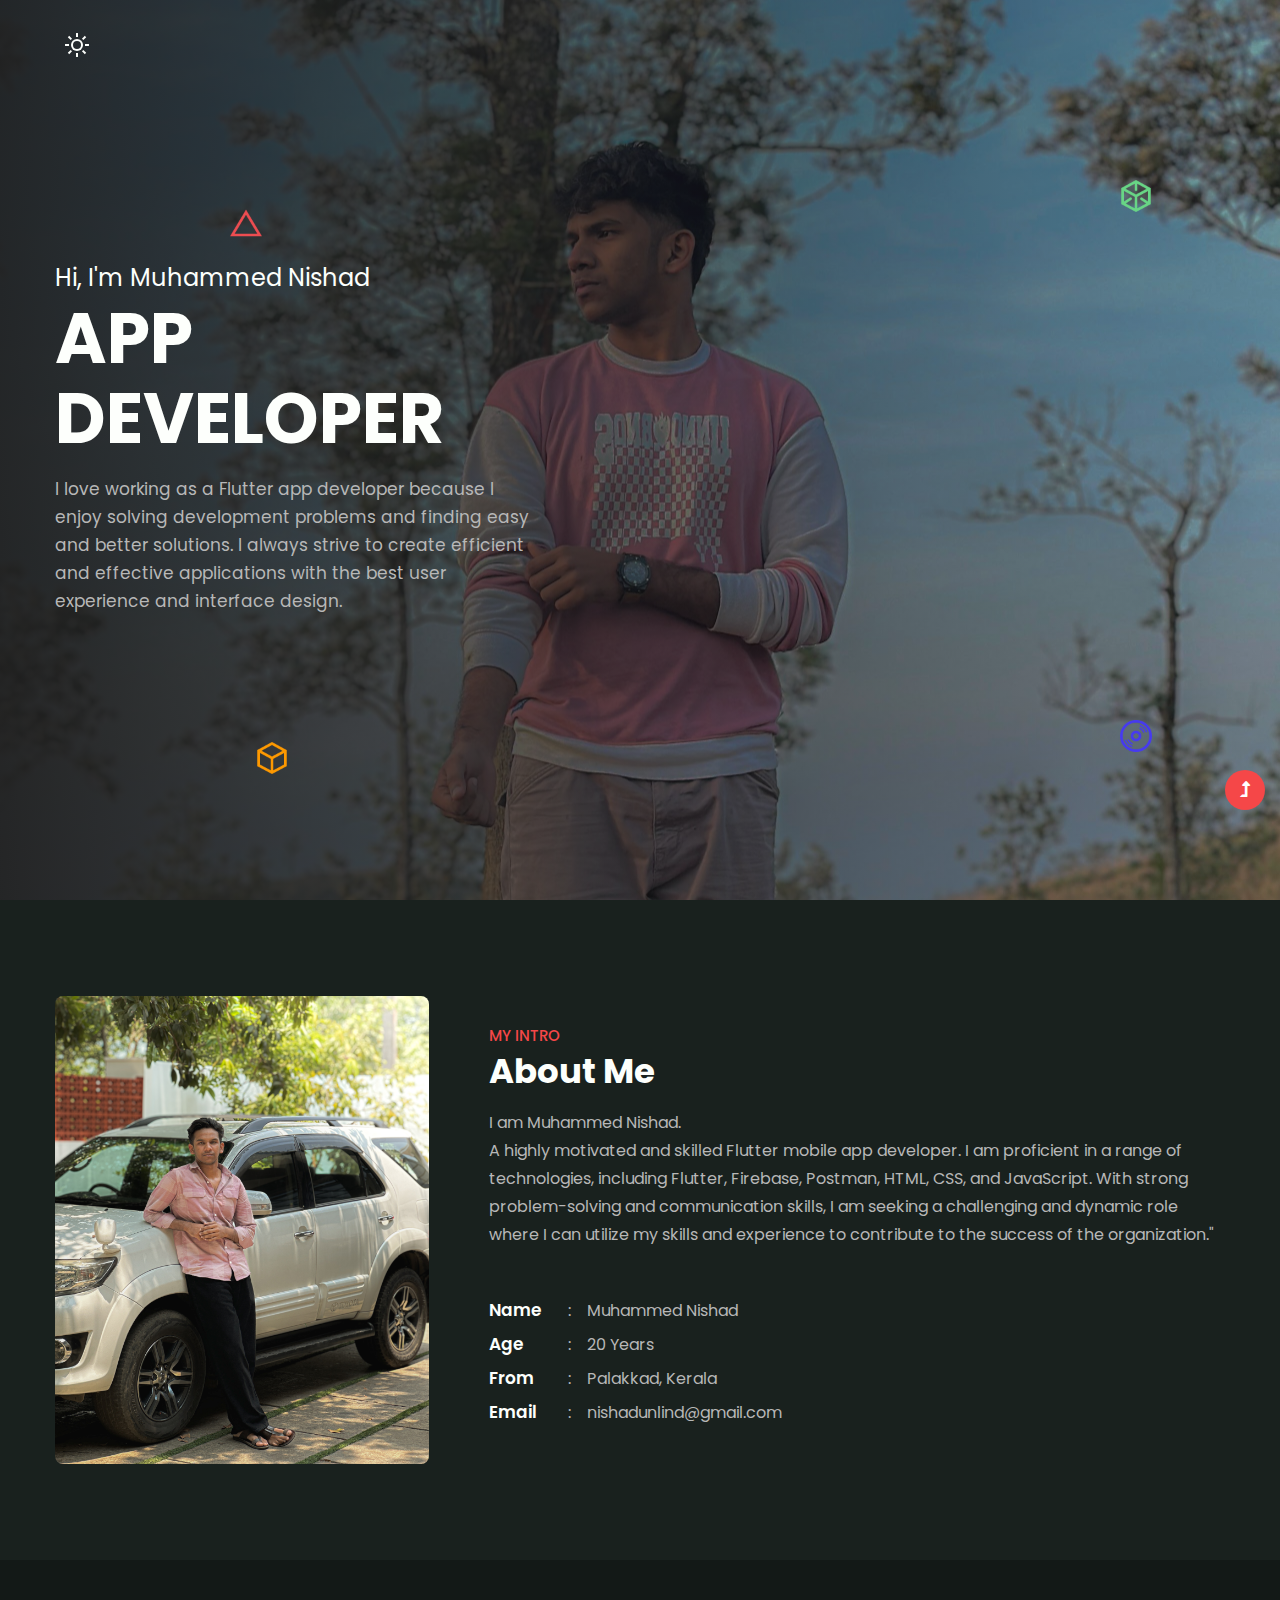
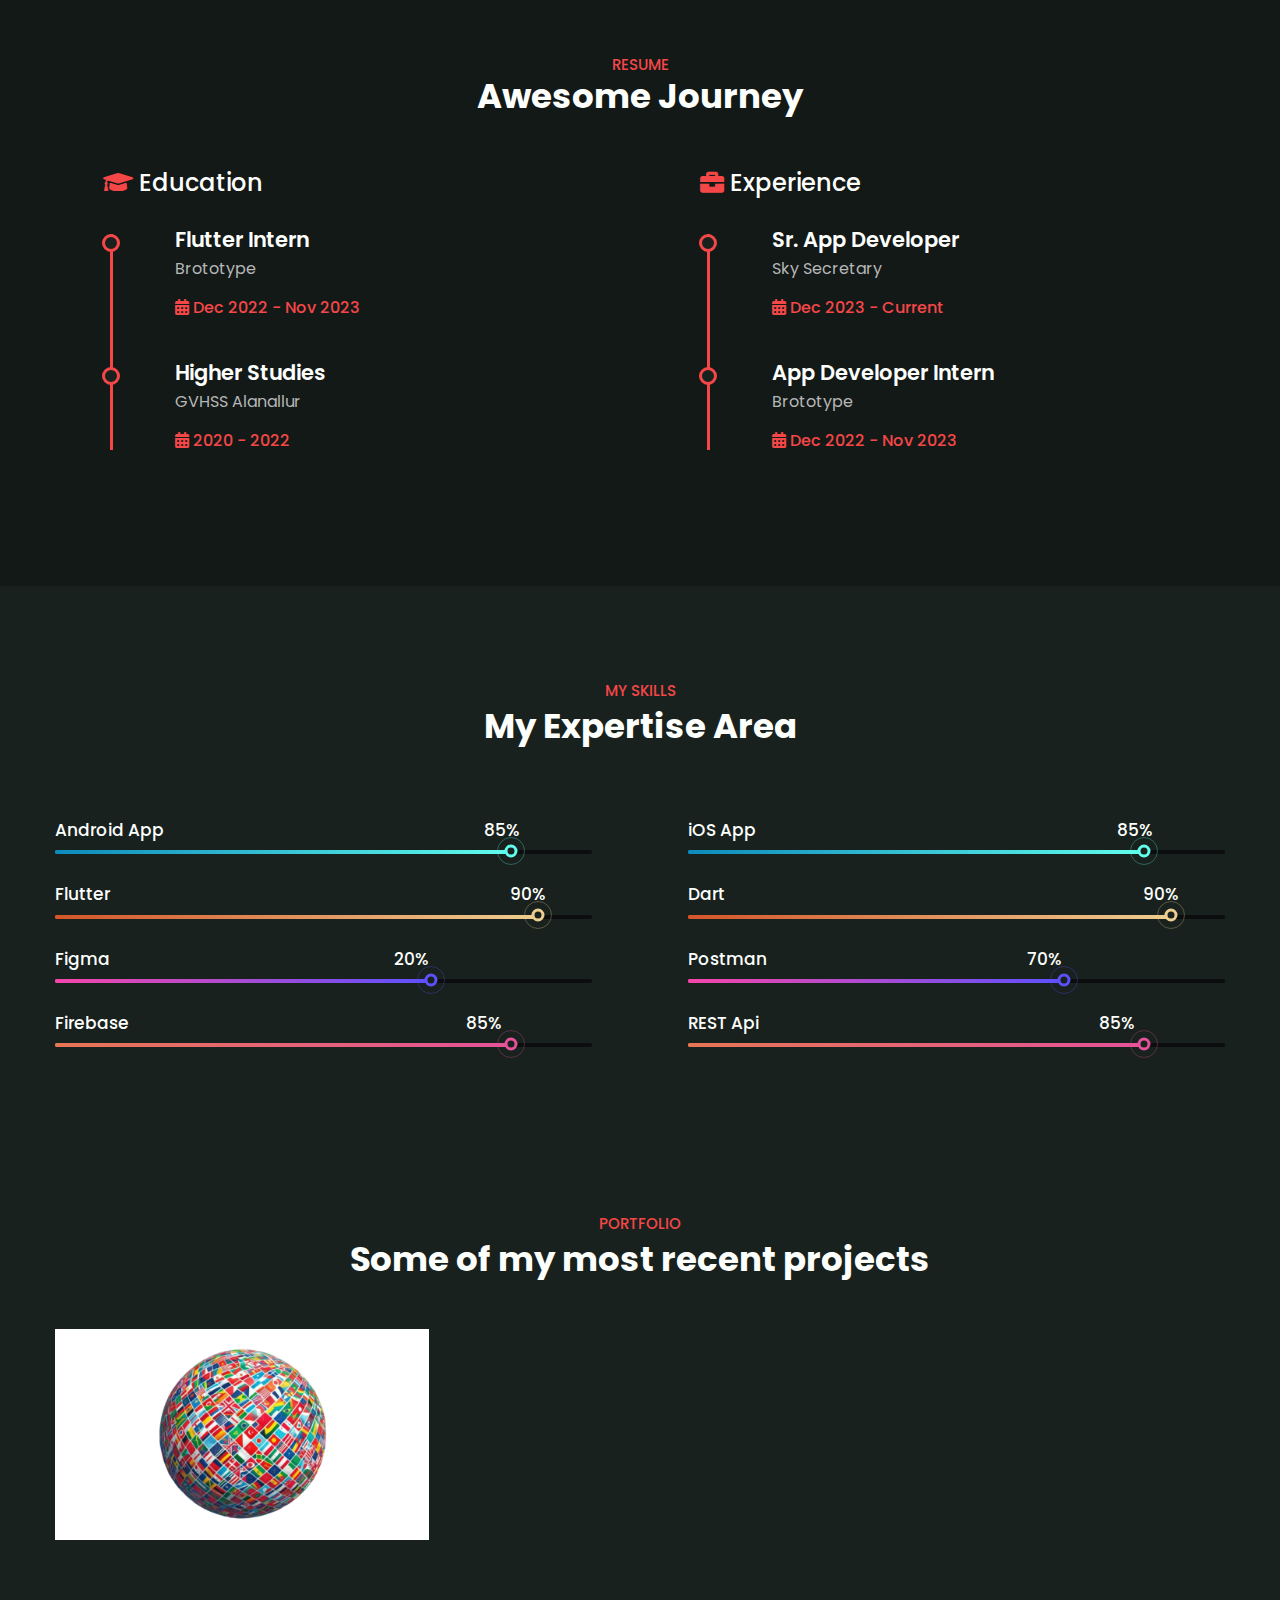
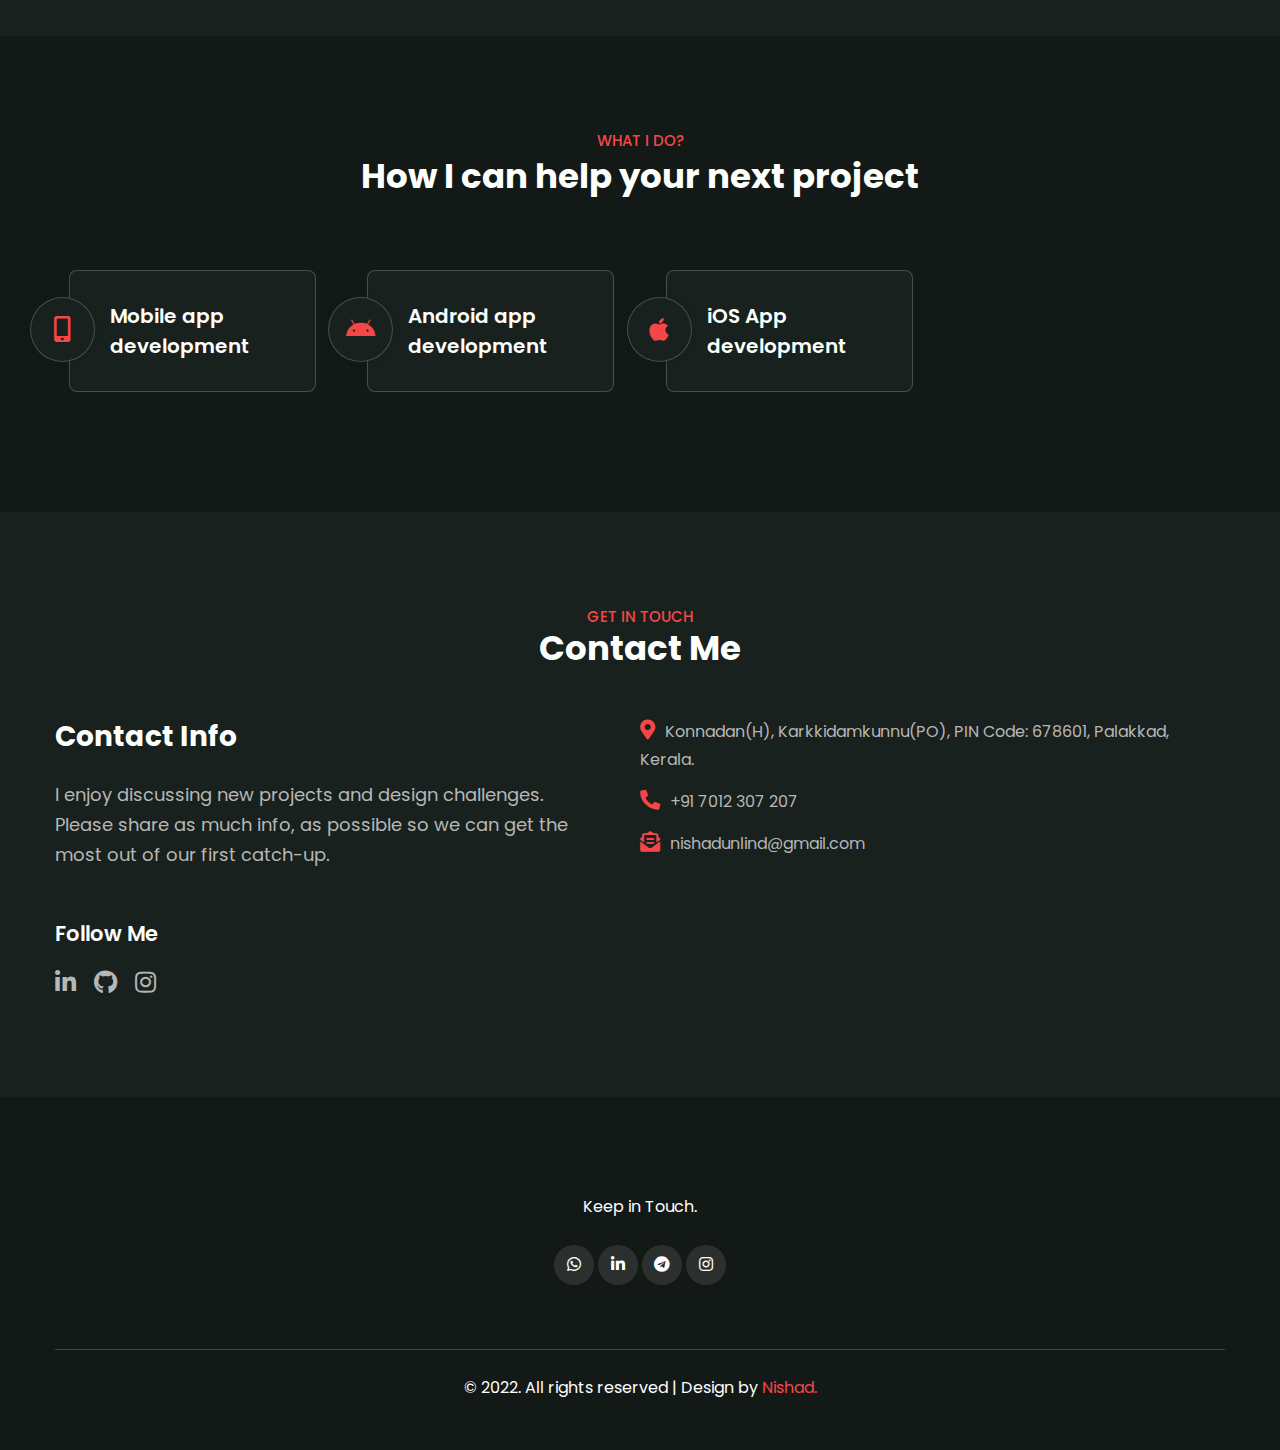
==== commit a9442777: "Removed company projects from portfolio" ====
--- a/index.html
+++ b/index.html
@@ -387,9 +387,9 @@
                 <h3 class="title-style">Some of my most recent projects</h3>
             </div>
             <div class="row">
-                <div class="col-lg-4 col-md-6 item">
+                <!-- <div class="col-lg-4 col-md-6 item"> -->
                     <!--Original-image-Size/740-540-->
-                    <a href="assets/myimage/safari_cars_app.png" data-lightbox="example-set" data-title="Safari Cars"
+                    <!-- <a href="assets/myimage/safari_cars_app.png" data-lightbox="example-set" data-title="Safari Cars"
                         class="zoom d-block">
                         <img class="card-img-bottom d-block" src="assets/myimage/safari_cars_card.png"
                             alt="Card image cap">
@@ -398,16 +398,16 @@
                             <span class="title">Safari Cars</span>
                             <span class="content">Buy and Sell app for Safari Cars</span>
                         </span>
-                    </a>
+                    </a> -->
                     <!--i-add-->
-                    <a href="https://play.google.com/store/search?q=safari%20cars&c=apps"
+                    <!-- <a href="https://play.google.com/store/search?q=safari%20cars&c=apps"
                         class="btn btn-style mt-3 mx-1">Playstore</a>
                     <a href="https://apps.apple.com/in/app/safari-cars/id6502545833" class="btn btn-style mt-3 mx-1">App
                         Store</a>
                 </div>
-                <div class="col-lg-4 col-md-6 item mt-md-0 mt-4">
+                <div class="col-lg-4 col-md-6 item mt-md-0 mt-4"> -->
                     <!--Original-image-Size/740-540-->
-                    <a href="assets/myimage/skypos_explained.png" data-lightbox="example-set" data-title="SKY ERP"
+                    <!-- <a href="assets/myimage/skypos_explained.png" data-lightbox="example-set" data-title="SKY ERP"
                         class="zoom d-block">
                         <img class="card-img-bottom d-block" src="assets/myimage/sky_pos_card.png" alt="Card image cap">
                         <span class="overlay__hover"></span>
@@ -421,7 +421,7 @@
                     <a href="https://apps.apple.com/in/app/skyerp-pos-accounting/id6476906223"
                         class="btn btn-style mt-3 mx-1">App
                         Store</a>
-                </div>
+                </div> -->
 
                 <div class="col-lg-4 col-md-6 item mt-lg-0 mt-4">
                     <!--Original-image-Size/740-540-->
